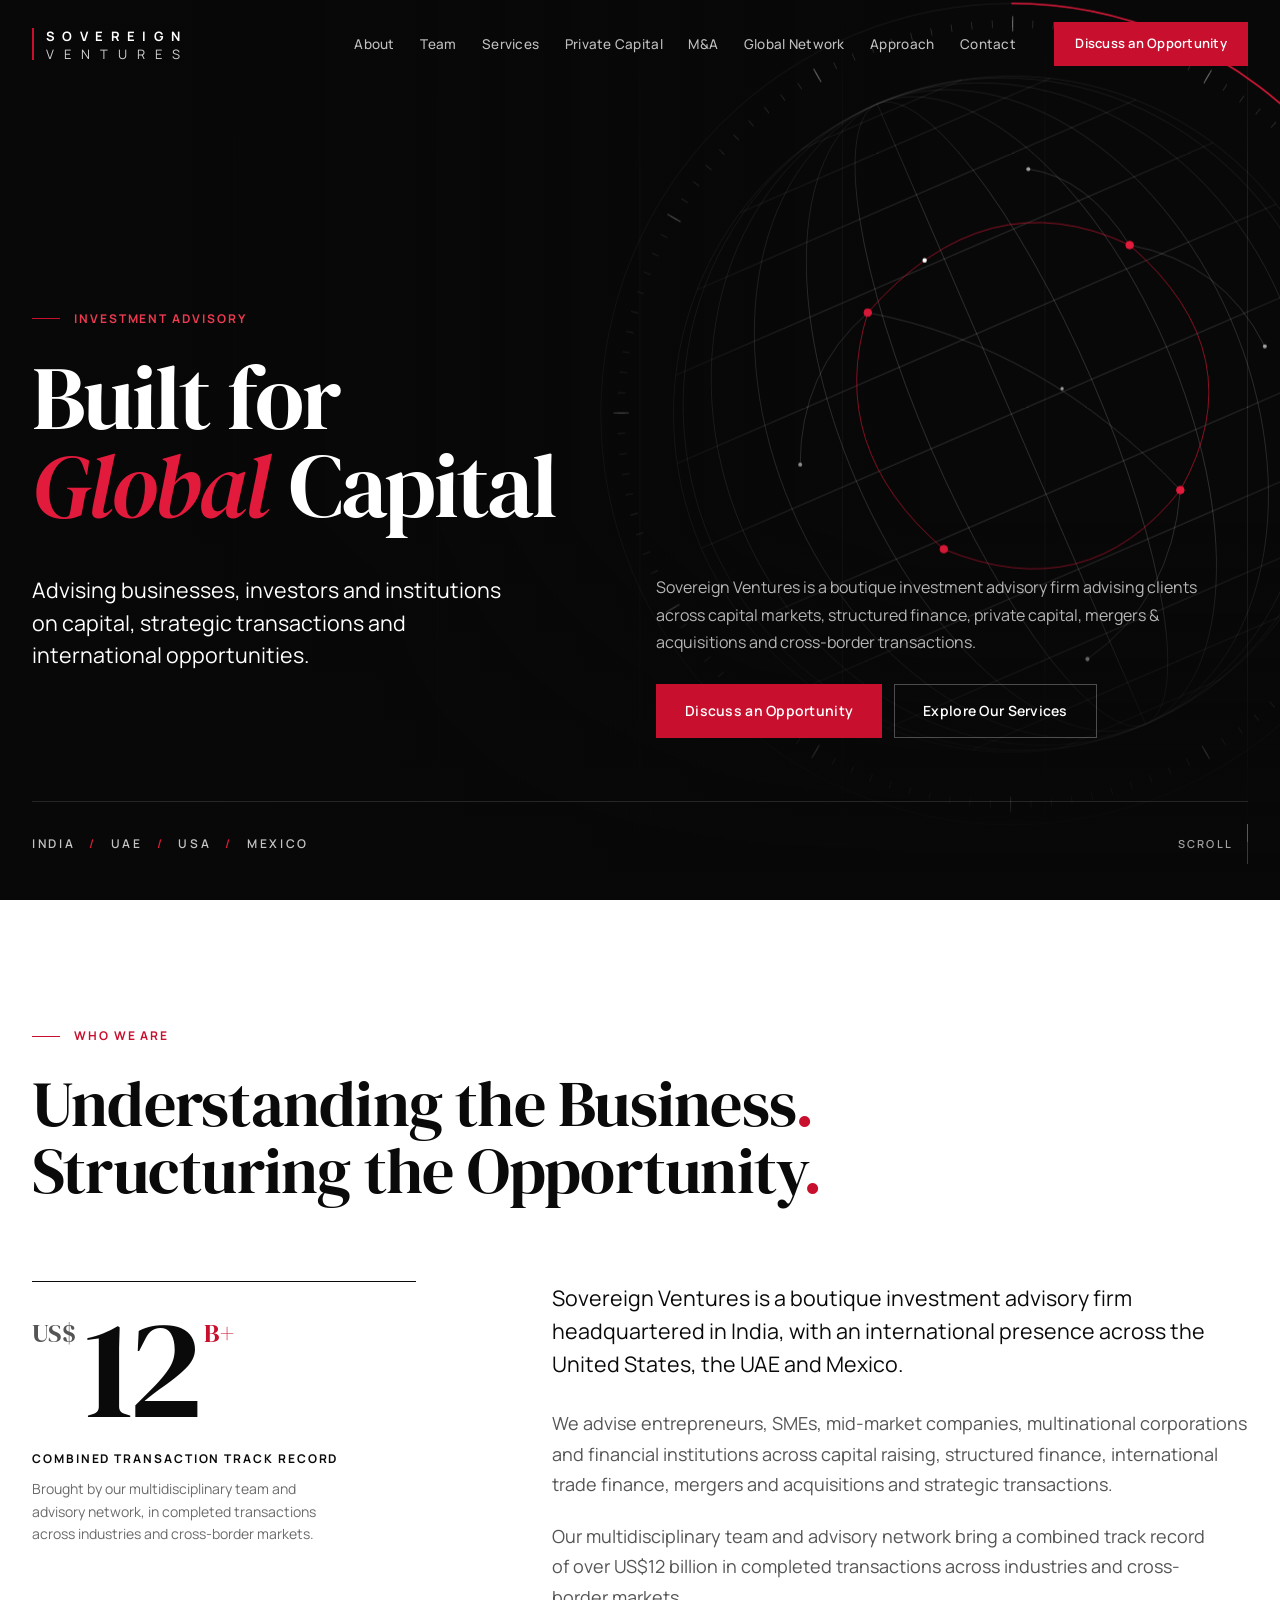
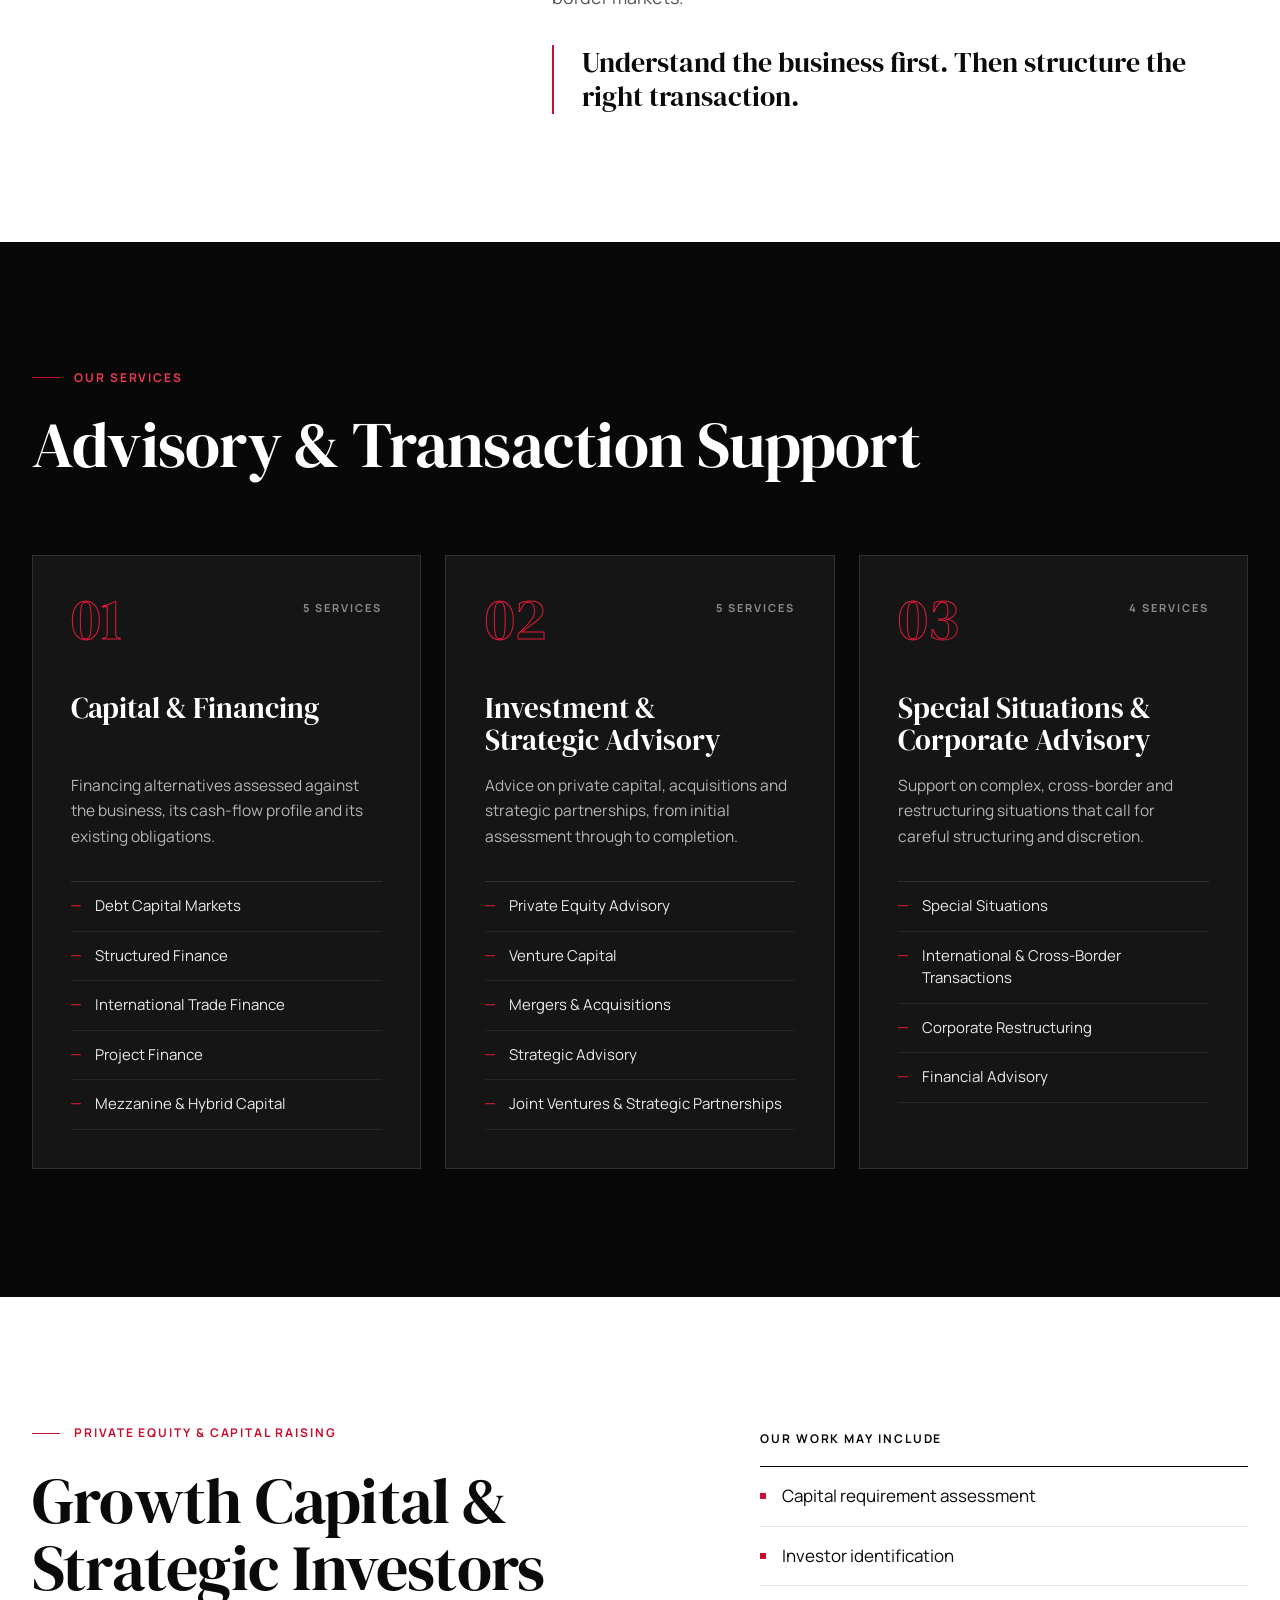
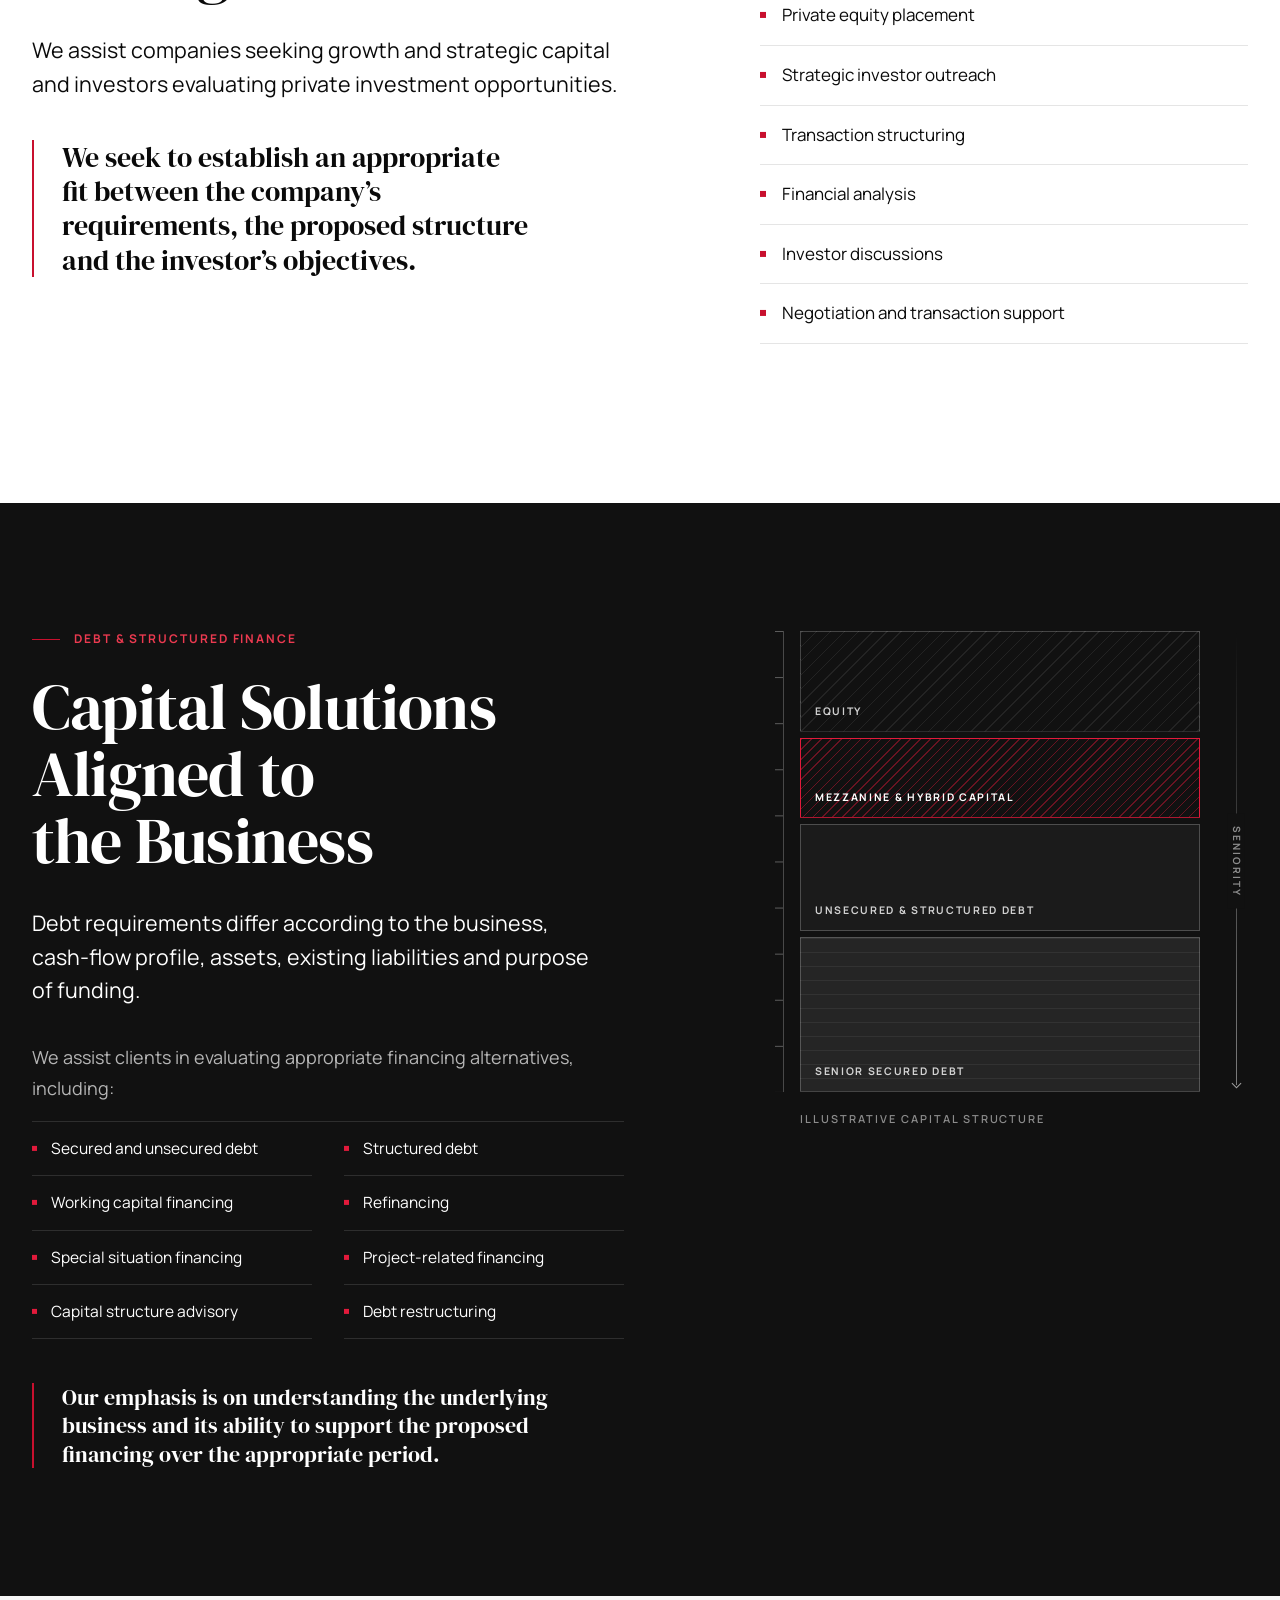
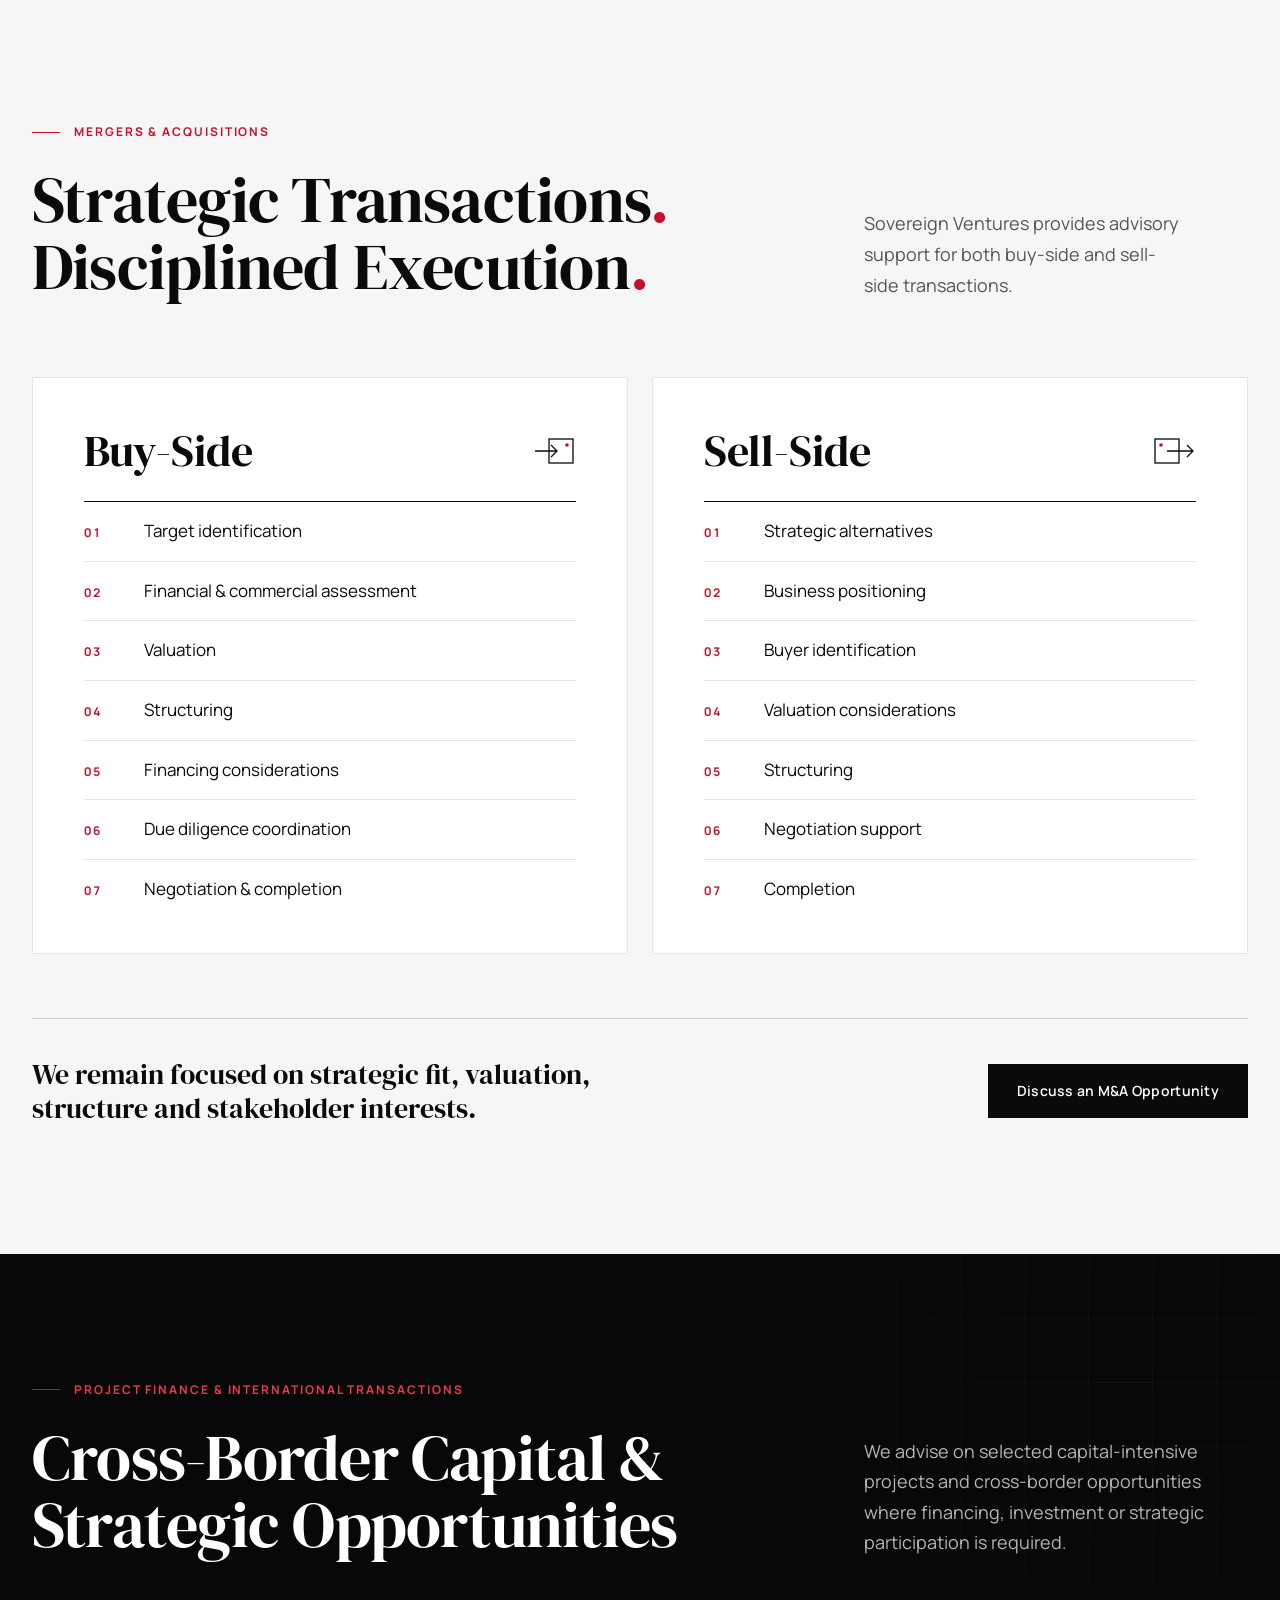
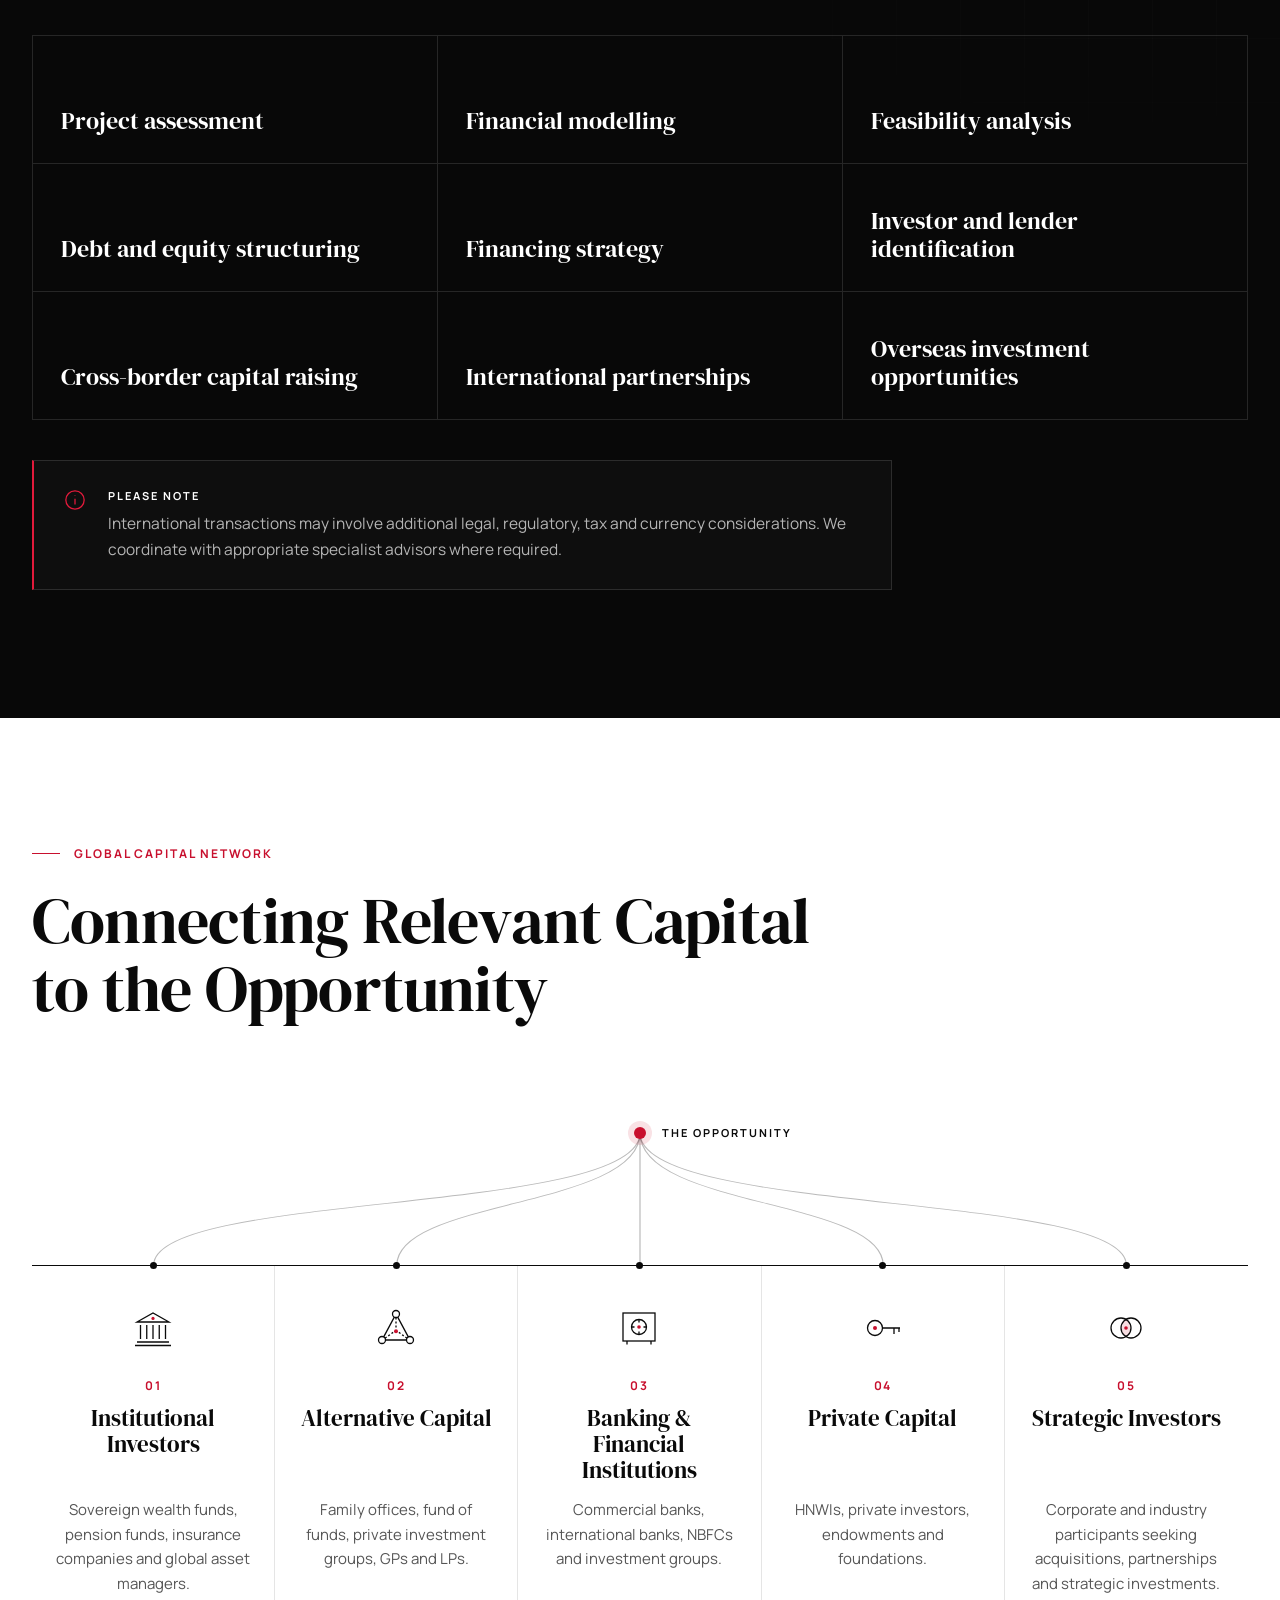
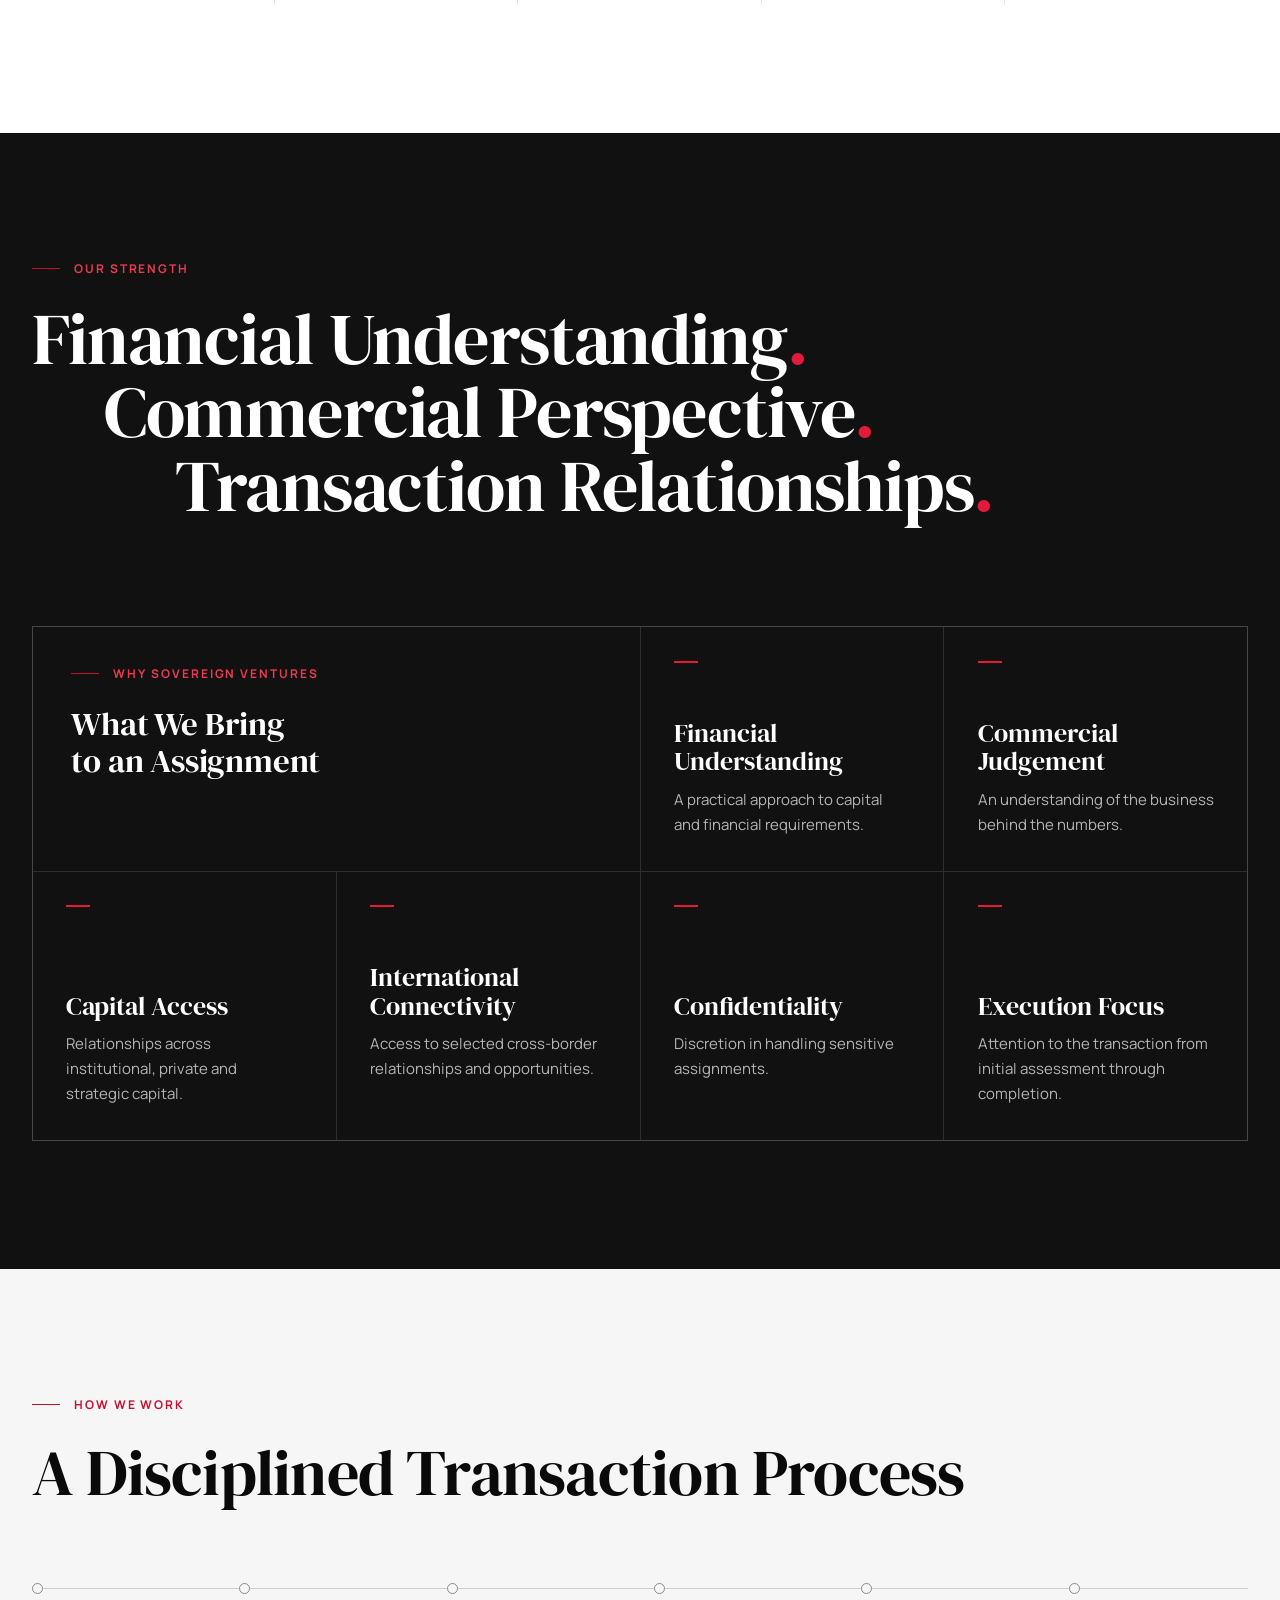
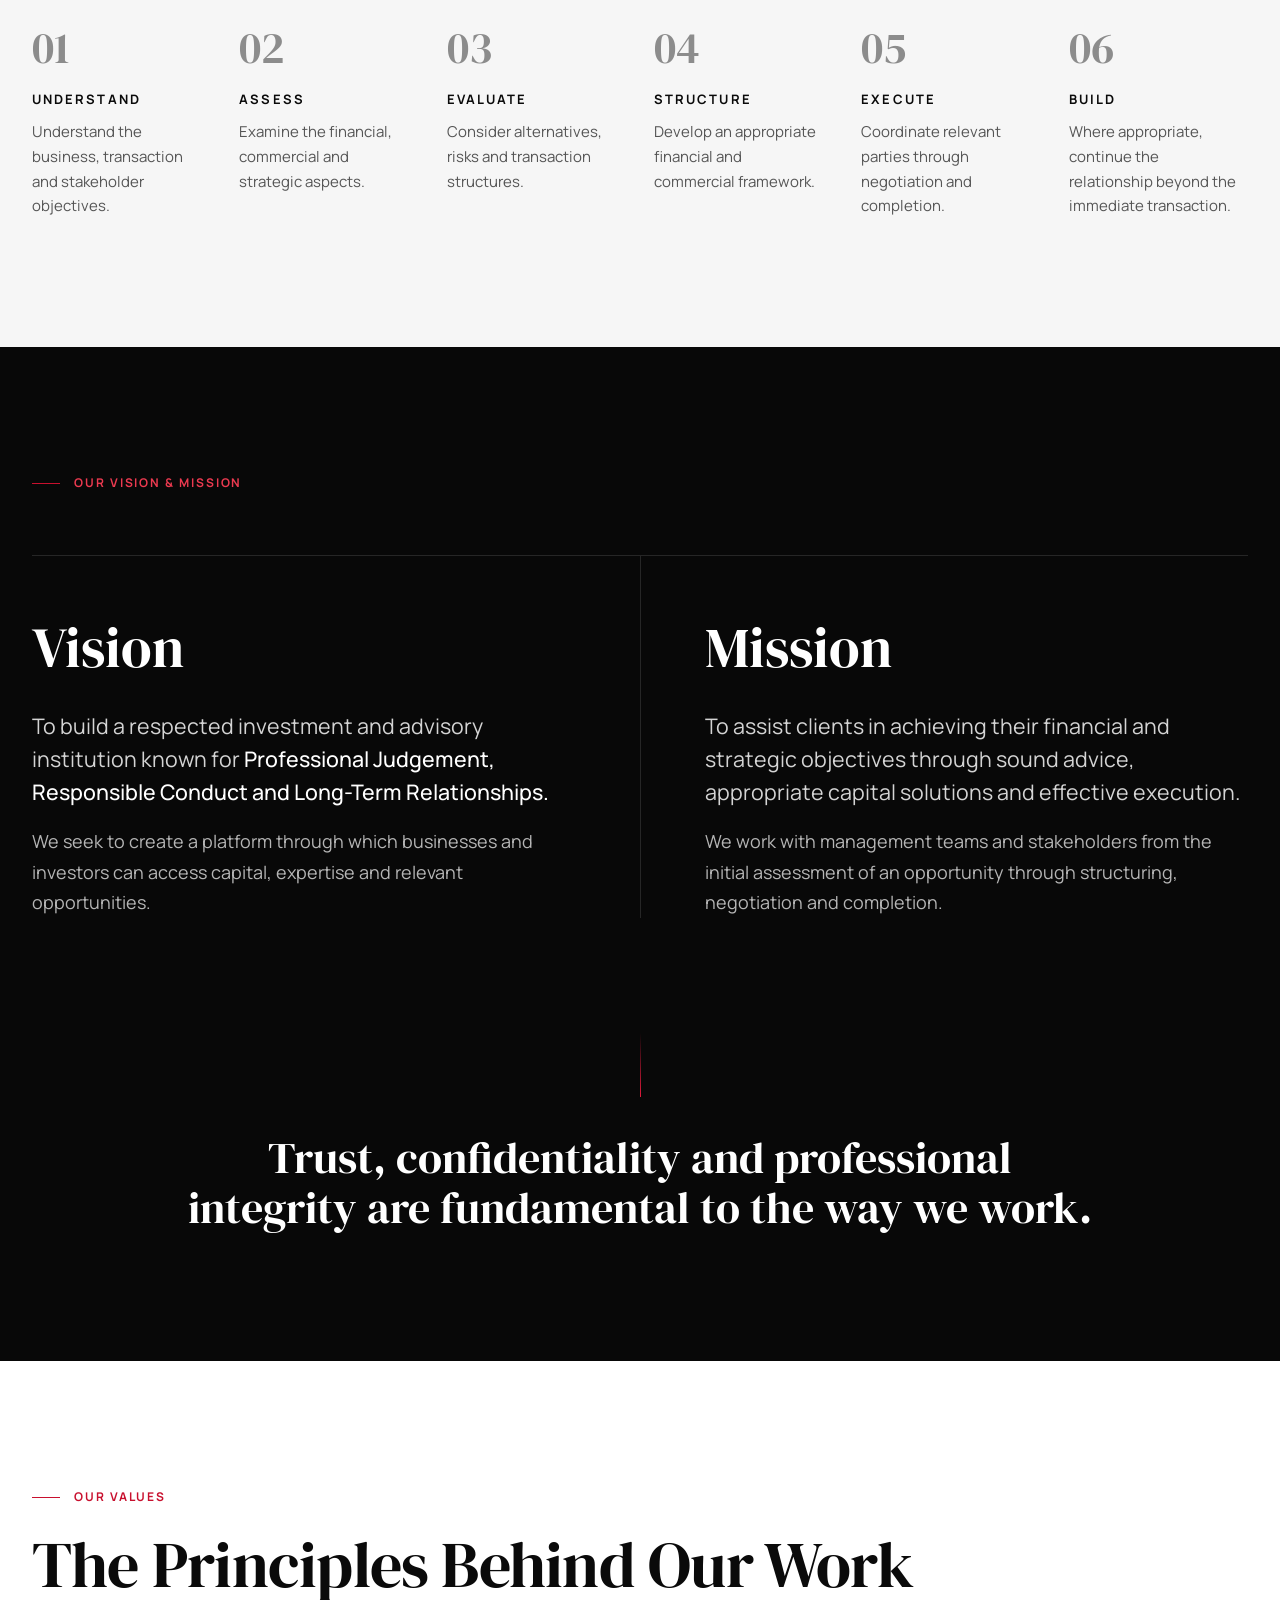
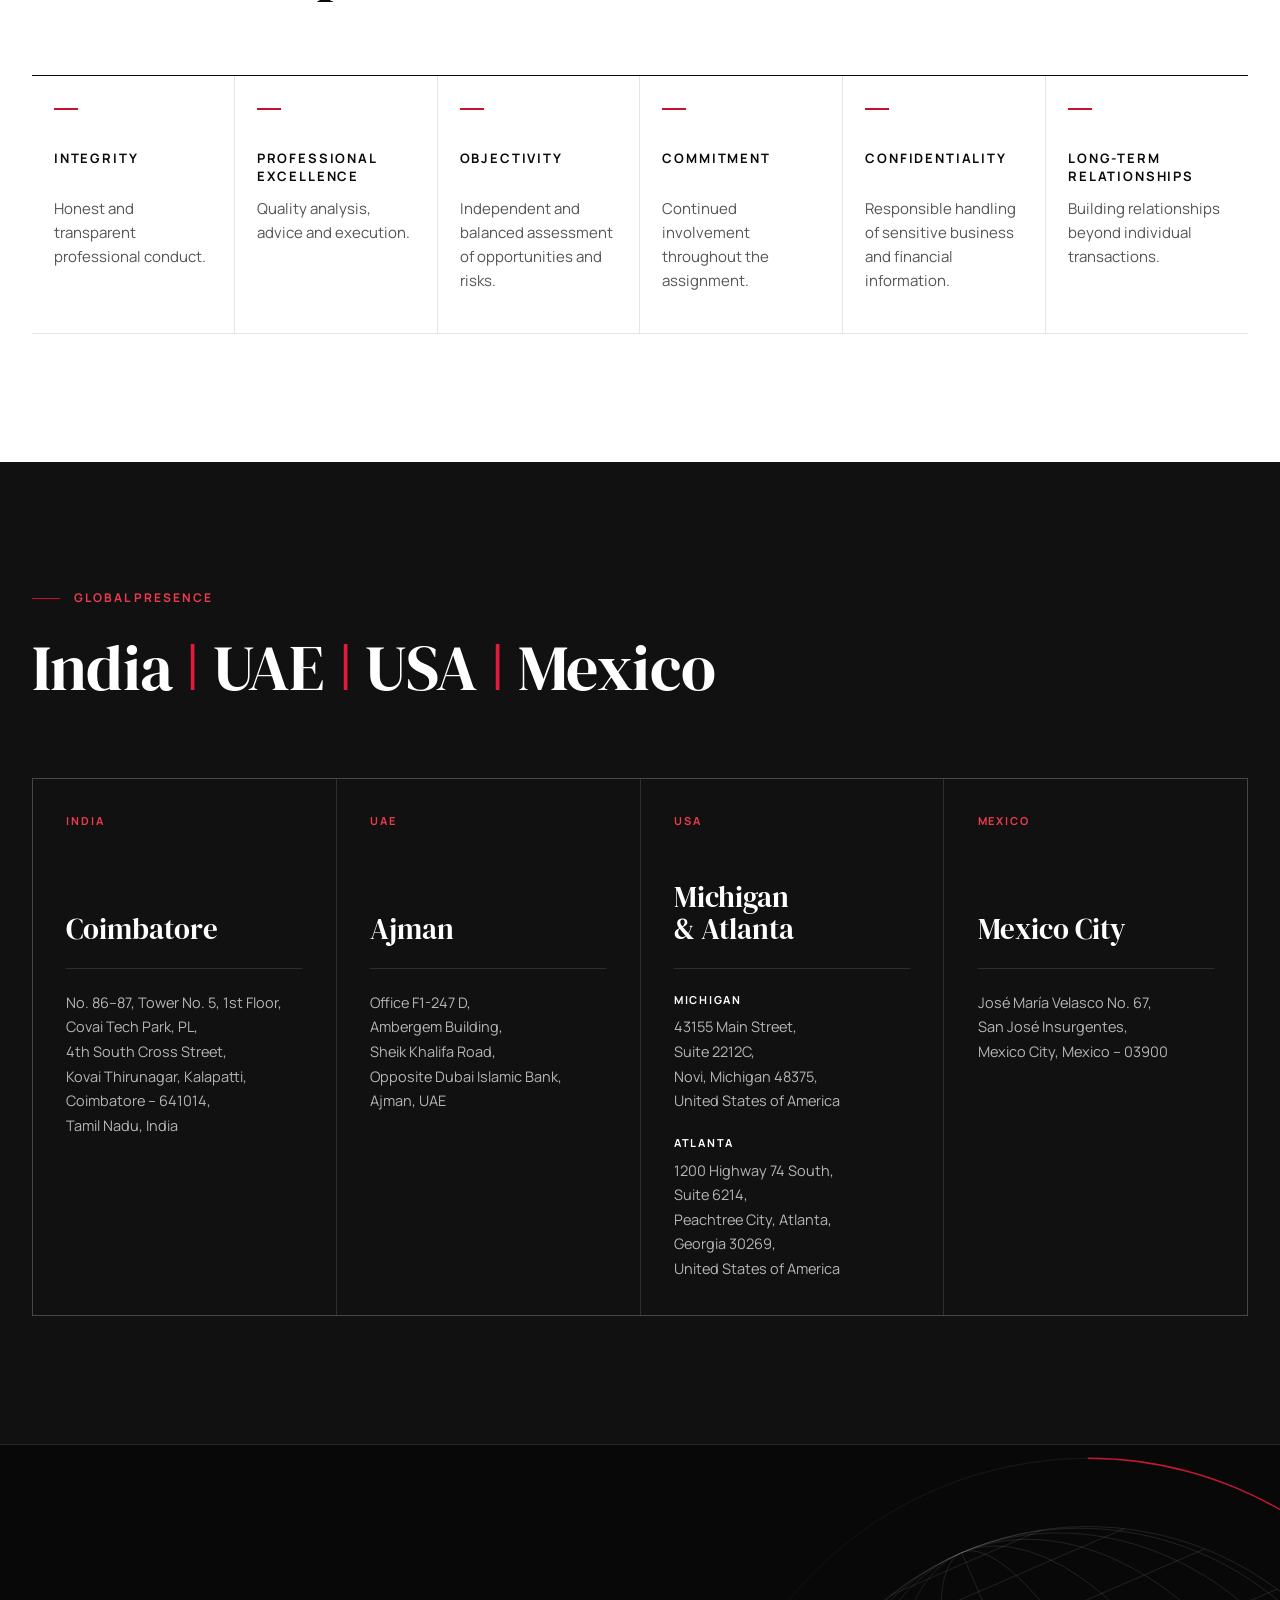
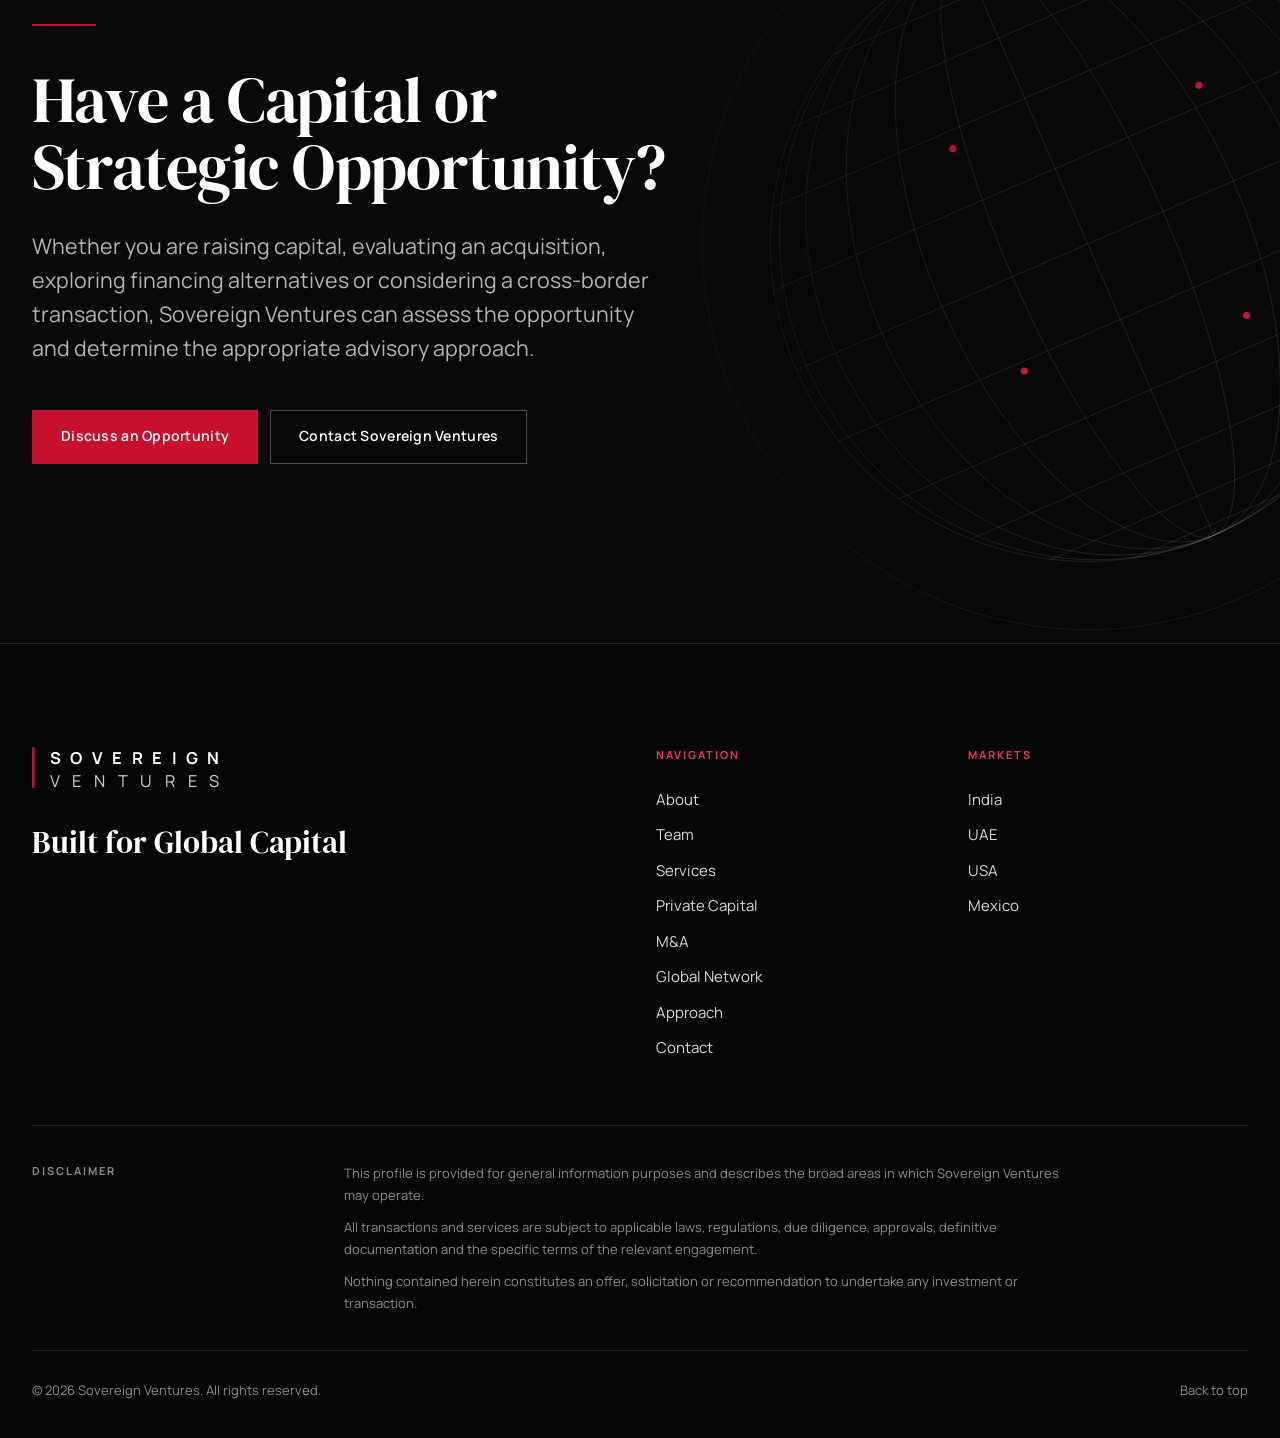
==== index.html @ 186e3da0 "test test" ====
<!DOCTYPE html>
<html lang="en">
<head>
  <meta charset="utf-8">
  <meta name="viewport" content="width=device-width, initial-scale=1, viewport-fit=cover">
  <title>Sovereign Ventures | Investment Advisory &amp; Global Capital</title>
  <meta name="description" content="Sovereign Ventures is a boutique investment advisory firm advising businesses, investors and institutions across capital markets, structured finance, private capital, M&amp;A and cross-border transactions.">
  <meta name="robots" content="index, follow, max-image-preview:large">
  <meta name="theme-color" content="#080808">
  <meta name="format-detection" content="telephone=no">

  <!-- Replace https://www.example.com/ with the production domain (canonical, Open Graph and JSON-LD). -->
  <link rel="canonical" href="https://www.example.com/">

  <!-- Open Graph -->
  <meta property="og:type" content="website">
  <meta property="og:site_name" content="Sovereign Ventures">
  <meta property="og:title" content="Sovereign Ventures | Investment Advisory &amp; Global Capital">
  <meta property="og:description" content="Sovereign Ventures is a boutique investment advisory firm advising businesses, investors and institutions across capital markets, structured finance, private capital, M&amp;A and cross-border transactions.">
  <meta property="og:url" content="https://www.example.com/">
  <!-- Recommended share image: 1200 × 630, the hero line composition on #080808 with the wordmark.
  <meta property="og:image" content="https://www.example.com/assets/og-sovereign-ventures.jpg">
  <meta property="og:image:alt" content="Sovereign Ventures, Built for Global Capital"> -->

  <!-- Twitter / X: switch to summary_large_image once og:image is added -->
  <meta name="twitter:card" content="summary">
  <meta name="twitter:title" content="Sovereign Ventures | Investment Advisory &amp; Global Capital">
  <meta name="twitter:description" content="Sovereign Ventures is a boutique investment advisory firm advising businesses, investors and institutions across capital markets, structured finance, private capital, M&amp;A and cross-border transactions.">

  <link rel="icon" type="image/svg+xml" href="data:image/svg+xml,%3Csvg xmlns='http://www.w3.org/2000/svg' viewBox='0 0 64 64'%3E%3Crect width='64' height='64' fill='%23080808'/%3E%3Crect x='15' y='14' width='4' height='36' fill='%23C8102E'/%3E%3Ctext x='25' y='46' font-family='Georgia,serif' font-size='36' fill='%23ffffff'%3ES%3C/text%3E%3C/svg%3E">

  <!-- Flags script support before first paint so reveal and menu styles never flash -->
  <script>document.documentElement.classList.add('js');</script>

  <link rel="preconnect" href="https://fonts.googleapis.com">
  <link rel="preconnect" href="https://fonts.gstatic.com" crossorigin>
  <link rel="stylesheet" href="https://fonts.googleapis.com/css2?family=DM+Serif+Display:ital@0;1&amp;family=Manrope:wght@300;400;500;600;700&amp;display=swap">

  <style>
    /* =====================================================================
       SOVEREIGN VENTURES · Homepage
       Dark homepage, black / white / Sovereign Red (#C8102E)
       DM Serif Display (display) + Manrope (interface)
       ===================================================================== */

    /* 01 · Tokens -------------------------------------------------------- */
    :root {
      --black: #080808;
      --black-deep: #050505;
      --charcoal: #111111;
      --card: #151515;
      --white: #ffffff;
      --off-white: #f6f6f6;
      --soft-white: #fafafa;
      --ink: #0a0a0a;
      --grey: #555555;
      --grey-light: #e5e5e5;
      --silver: #b5b5b5;
      --red: #c8102e;
      --red-bright: #e21a3b;
      --red-deep: #8e0b20;
      /* Accessible tint of Highlight Red for small text on dark surfaces (>= 4.5:1) */
      --red-on-dark: #ec3a50;

      --font-serif: "DM Serif Display", "Cormorant Garamond", Georgia, "Times New Roman", serif;
      --font-sans: "Manrope", "Inter", system-ui, -apple-system, "Segoe UI", Roboto, "Helvetica Neue", Arial, sans-serif;

      --fs-h1: clamp(52px, 7vw, 110px);
      --fs-h2: clamp(40px, 5vw, 72px);
      --fs-h3: clamp(28px, 2.6vw, 42px);
      --fs-body: clamp(16px, 0.3vw + 14.5px, 18px);
      --fs-lead: clamp(18px, 0.5vw + 15px, 22px);
      --fs-label: 12px;

      --container: 1280px;
      --gutter: 32px;
      --col-gap: 32px;
      --section-y: clamp(80px, 10vw, 160px);
      --header-h: 88px;
      --header-h-compact: 72px;

      --ease: cubic-bezier(.2, .7, .2, 1);
      --ease-out: cubic-bezier(.16, 1, .3, 1);

      /* Dark-surface defaults (inherited by the header and menu) */
      --bg: var(--black);
      --surface: var(--card);
      --text: #ffffff;
      --text-2: var(--silver);
      --text-3: #8c8c8c;
      --line: rgba(255, 255, 255, .12);
      --line-soft: rgba(255, 255, 255, .07);
      --line-strong: rgba(255, 255, 255, .28);
      --accent-text: var(--red-on-dark);
      --focus: #ffffff;
    }
    @media (max-width: 1023px) { :root { --gutter: 28px; --col-gap: 24px; --header-h: 76px; --header-h-compact: 68px; } }
    @media (max-width: 767px)  { :root { --gutter: 24px; --header-h: 68px; --header-h-compact: 64px; } }
    @media (max-width: 479px)  { :root { --gutter: 20px; } }

    /* 02 · Section themes ----------------------------------------------- */
    .theme-dark {
      --bg: var(--black);
      --surface: var(--card);
      --text: #ffffff;
      --text-2: var(--silver);
      --text-3: #8c8c8c;
      --line: rgba(255, 255, 255, .12);
      --line-soft: rgba(255, 255, 255, .07);
      --line-strong: rgba(255, 255, 255, .28);
      --accent-text: var(--red-on-dark);
      --focus: #ffffff;
      color-scheme: dark;
      background-color: var(--bg);
      color: var(--text);
    }
    .theme-dark--charcoal { --bg: var(--charcoal); }
    .theme-light {
      --bg: var(--white);
      --surface: var(--off-white);
      --text: var(--ink);
      --text-2: var(--grey);
      --text-3: #6b6b6b;
      --line: var(--grey-light);
      --line-soft: #efefef;
      --line-strong: #cdcdcd;
      --accent-text: var(--red);
      --focus: var(--ink);
      color-scheme: light;
      background-color: var(--bg);
      color: var(--text);
    }
    .theme-light--off { --bg: var(--off-white); --surface: var(--white); }

    /* 03 · Base --------------------------------------------------------- */
    *, *::before, *::after { box-sizing: border-box; }
    html { -webkit-text-size-adjust: 100%; text-size-adjust: 100%; background-color: var(--black); }
    @media (prefers-reduced-motion: no-preference) { html { scroll-behavior: smooth; } }
    html.menu-open { overflow: hidden; }
    body {
      margin: 0;
      font-family: var(--font-sans);
      font-size: var(--fs-body);
      font-weight: 400;
      line-height: 1.7;
      color: var(--text);
      background-color: var(--black);
      -webkit-font-smoothing: antialiased;
      -moz-osx-font-smoothing: grayscale;
      text-rendering: optimizeLegibility;
    }
    h1, h2, h3, h4, p, ul, ol, figure, address, blockquote { margin: 0; }
    h1, h2, h3, h4 { font-weight: 400; }
    ul, ol { padding: 0; list-style: none; }
    a { color: inherit; text-decoration: none; }
    img, svg { max-width: 100%; }
    svg { flex-shrink: 0; }
    button { font: inherit; color: inherit; background: none; border: 0; padding: 0; cursor: pointer; }
    address { font-style: normal; }
    ::selection { background: var(--red); color: #fff; }
    :focus-visible { outline: 2px solid var(--focus); outline-offset: 3px; }
    [tabindex="-1"]:focus { outline: none; }
    .visually-hidden {
      position: absolute !important; width: 1px; height: 1px; margin: -1px; padding: 0;
      overflow: hidden; clip: rect(0 0 0 0); clip-path: inset(50%); white-space: nowrap; border: 0;
    }
    .skip-link {
      position: fixed; top: 12px; left: 12px; z-index: 300; padding: 12px 18px;
      background: #fff; color: var(--ink); font-size: 14px; font-weight: 600;
      transform: translateY(-180%); transition: transform .25s var(--ease);
    }
    .skip-link:focus { transform: none; outline-color: var(--red); }

    /* 04 · Typography --------------------------------------------------- */
    .h2 {
      font-family: var(--font-serif); font-size: var(--fs-h2); line-height: 1.05;
      letter-spacing: -.012em; color: var(--text); text-wrap: balance;
    }
    .h3 {
      font-family: var(--font-serif); font-size: var(--fs-h3); line-height: 1.1;
      letter-spacing: -.006em; color: var(--text); text-wrap: balance;
    }
    .eyebrow {
      display: flex; align-items: center; gap: 14px;
      font-family: var(--font-sans); font-size: var(--fs-label); font-weight: 700; line-height: 1.35;
      letter-spacing: .16em; text-transform: uppercase; color: var(--accent-text);
    }
    .eyebrow::before { content: ""; flex: none; width: 28px; height: 1px; background: var(--red); }
    .eyebrow + .h2, .eyebrow + .strength-statement { margin-top: clamp(20px, 2vw, 28px); }
    .dot { color: var(--red); }
    .theme-dark .dot { color: var(--red-bright); }
    .lead { font-size: var(--fs-lead); line-height: 1.55; color: var(--text); text-wrap: pretty; }
    .prose p { max-width: 70ch; color: var(--text-2); text-wrap: pretty; }
    .prose p + p { margin-top: 1.15em; }
    .prose .lead, .prose .statement { color: var(--text); }
    .statement {
      font-family: var(--font-serif); font-size: clamp(24px, 2.2vw, 32px); line-height: 1.22;
      color: var(--text); text-wrap: balance;
    }
    .statement--sm { font-size: clamp(21px, 1.7vw, 25px); line-height: 1.3; }
    .statement--rule { padding-left: 28px; border-left: 2px solid var(--red); }
    .list-label {
      margin-bottom: 18px; font-size: 12px; font-weight: 700; line-height: 1.4;
      letter-spacing: .16em; text-transform: uppercase; color: var(--text);
    }

    /* 05 · Layout ------------------------------------------------------- */
    .container { width: 100%; max-width: var(--container); margin-inline: auto; padding-inline: var(--gutter); }
    .section { position: relative; padding-block: var(--section-y); }
    .section-head { margin-bottom: clamp(48px, 6vw, 88px); }
    .section-head--split {
      display: grid; grid-template-columns: repeat(12, minmax(0, 1fr));
      column-gap: var(--col-gap); row-gap: 28px; align-items: end;
    }
    .section-head__main { grid-column: 1 / span 8; }
    .section-head__intro { grid-column: 9 / span 4; max-width: 46ch; color: var(--text-2); text-wrap: pretty; }
    @media (max-width: 1023px) {
      .section-head__main, .section-head__intro { grid-column: 1 / -1; }
    }

    /* 06 · Buttons ------------------------------------------------------ */
    .btn {
      --btn-bg: transparent; --btn-fg: var(--text); --btn-border: var(--line-strong);
      display: inline-flex; align-items: center; justify-content: center;
      min-height: 54px; padding: 14px 28px;
      font-family: var(--font-sans); font-size: 14px; font-weight: 600; line-height: 1.2; letter-spacing: .02em;
      text-align: center; color: var(--btn-fg); background-color: var(--btn-bg);
      border: 1px solid var(--btn-border); border-radius: 0; cursor: pointer;
      transition: background-color .35s var(--ease), border-color .35s var(--ease), color .35s var(--ease);
    }
    .btn--primary { --btn-bg: var(--red); --btn-fg: #fff; --btn-border: var(--red); }
    .btn--primary:hover { --btn-bg: var(--red-bright); --btn-border: var(--red-bright); }
    .theme-light .btn--primary:hover { --btn-bg: var(--red-deep); --btn-border: var(--red-deep); }
    .btn--ghost:hover { --btn-border: var(--text); --btn-bg: rgba(255, 255, 255, .05); }
    .theme-light .btn--ghost:hover { --btn-bg: rgba(10, 10, 10, .03); }
    .btn--dark { --btn-bg: var(--ink); --btn-fg: #fff; --btn-border: var(--ink); }
    .btn--dark:hover { --btn-bg: var(--red); --btn-border: var(--red); }
    .btn--sm { min-height: 44px; padding: 10px 20px; font-size: 13px; }
    .actions { display: flex; flex-wrap: wrap; gap: 12px; }
    @media (max-width: 479px) { .actions .btn { width: 100%; } }

    /* 07 · Header ------------------------------------------------------- */
    .site-header { position: fixed; inset: 0 0 auto 0; z-index: 100; color: #fff; }
    .site-header::before {
      content: ""; position: absolute; inset: 0;
      background: rgba(8, 8, 8, .94);
      -webkit-backdrop-filter: blur(14px) saturate(140%); backdrop-filter: blur(14px) saturate(140%);
      border-bottom: 1px solid rgba(255, 255, 255, .08);
      opacity: 0; transition: opacity .45s var(--ease);
    }
    .site-header.is-scrolled::before, .menu-open .site-header::before { opacity: 1; }
    .site-header__inner {
      position: relative; display: flex; align-items: center; gap: clamp(24px, 3vw, 48px);
      max-width: var(--container); height: var(--header-h); margin-inline: auto; padding-inline: var(--gutter);
      transition: height .45s var(--ease);
    }
    .site-header.is-scrolled .site-header__inner { height: var(--header-h-compact); }

    .brand { display: inline-flex; align-items: center; color: #fff; }
    .brand__logo { display: block; width: 150px; height: auto; overflow: visible; }
    .brand__logo text { font-family: var(--font-sans); fill: currentColor; }
    .brand__l1 { font-size: 13px; font-weight: 700; }
    .brand__l2 { font-size: 13px; font-weight: 400; fill-opacity: .82; }

    .primary-nav { margin-left: auto; }
    .primary-nav__list { display: flex; align-items: center; gap: clamp(18px, 2vw, 34px); }
    .primary-nav__link {
      position: relative; display: inline-block; padding: 8px 0;
      font-size: 13.5px; font-weight: 500; letter-spacing: .02em; white-space: nowrap;
      color: rgba(255, 255, 255, .74); transition: color .3s var(--ease);
    }
    .primary-nav__link::after {
      content: ""; position: absolute; left: 0; right: 0; bottom: 2px; height: 1px;
      background: var(--red-bright); transform: scaleX(0); transform-origin: left;
      transition: transform .45s var(--ease-out);
    }
    .primary-nav__link:hover, .primary-nav__link.is-active { color: #fff; }
    .primary-nav__link:hover::after, .primary-nav__link.is-active::after { transform: scaleX(1); }

    .nav-toggle { display: none; position: relative; width: 44px; height: 44px; margin-right: -10px; color: #fff; }
    .nav-toggle__bar {
      position: absolute; left: 10px; right: 10px; height: 1.5px; background: currentColor;
      transition: transform .45s var(--ease-out), top .45s var(--ease-out);
    }
    .nav-toggle__bar:nth-child(1) { top: 17px; }
    .nav-toggle__bar:nth-child(2) { top: 25px; }
    .nav-toggle[aria-expanded="true"] .nav-toggle__bar:nth-child(1) { top: 21px; transform: rotate(45deg); }
    .nav-toggle[aria-expanded="true"] .nav-toggle__bar:nth-child(2) { top: 21px; transform: rotate(-45deg); }

    @media (max-width: 1179px) {
      .primary-nav { display: none; }
      .site-header__cta { margin-left: auto; }
      .js .nav-toggle { display: inline-block; }
    }
    @media (max-width: 599px) {
      .site-header__cta { display: none; }
      .nav-toggle { margin-left: auto; }
      .brand__logo { width: 136px; }
    }

    /* 08 · Mobile menu -------------------------------------------------- */
    .mobile-menu {
      position: fixed; inset: 0; z-index: 90; display: flex; flex-direction: column;
      padding-top: var(--header-h); background: var(--black);
      overflow-y: auto; overscroll-behavior: contain;
      opacity: 0; visibility: hidden;
      transition: opacity .45s var(--ease), visibility 0s linear .45s;
    }
    .mobile-menu.is-open { opacity: 1; visibility: visible; transition: opacity .45s var(--ease), visibility 0s; }
    .mobile-menu__inner { display: flex; flex-direction: column; flex: 1; padding-top: 24px; padding-bottom: 32px; }
    .mobile-menu__list { border-top: 1px solid var(--line); }
    .mobile-menu__link {
      display: flex; align-items: center; justify-content: space-between; gap: 18px; padding: 15px 0;
      border-bottom: 1px solid var(--line);
      font-family: var(--font-serif); font-size: clamp(30px, 7vw, 44px); line-height: 1.1; color: #fff;
      opacity: 0; transform: translateY(14px);
      transition: opacity .5s var(--ease), transform .6s var(--ease-out), color .3s var(--ease);
    }
    .mobile-menu.is-open .mobile-menu__link {
      opacity: 1; transform: none; transition-delay: calc(var(--i, 0) * 45ms + 80ms);
    }
    .mobile-menu__link::after {
      content: ""; flex: none; width: 7px; height: 7px; border-radius: 50%;
      background: var(--red-bright); opacity: 0; transition: opacity .3s var(--ease);
    }
    .mobile-menu__link.is-active::after { opacity: 1; }
    .mobile-menu__foot { display: grid; gap: 22px; margin-top: auto; padding-top: 40px; }
    .mobile-menu__markets {
      font-size: 11px; font-weight: 600; letter-spacing: .22em; text-transform: uppercase; color: var(--text-3);
    }
    @media (min-width: 1180px) { .mobile-menu { display: none; } }

    /* 09 · Hero --------------------------------------------------------- */
    .hero { position: relative; display: flex; min-height: 100vh; min-height: 100svh; overflow: hidden; isolation: isolate; }
    .hero__backdrop { position: absolute; inset: 0; z-index: -1; pointer-events: none; }
    .hero__grid { position: absolute; inset: 0; max-width: var(--container); margin-inline: auto; padding-inline: var(--gutter); }
    .hero__grid-lines {
      height: 100%;
      border-right: 1px solid rgba(255, 255, 255, .045);
      background-image: linear-gradient(90deg, rgba(255, 255, 255, .045) 1px, transparent 1px);
      background-size: calc(100% / 6) 100%;
      -webkit-mask-image: linear-gradient(180deg, transparent 0%, #000 20%, #000 72%, transparent 100%);
              mask-image: linear-gradient(180deg, transparent 0%, #000 20%, #000 72%, transparent 100%);
    }
    .hero__globe {
      position: absolute; top: 46%; right: max(-12vw, -200px);
      width: min(66vw, 1000px); height: auto; aspect-ratio: 1;
      fill: none; overflow: visible;
      transform: translateY(-50%);
      animation: globe-in 2.4s var(--ease-out) .15s both;
    }
    .hero__shade {
      position: absolute; inset: 0;
      background:
        linear-gradient(90deg, var(--black) 0%, rgba(8, 8, 8, .86) 30%, rgba(8, 8, 8, .18) 58%, rgba(8, 8, 8, 0) 72%),
        linear-gradient(0deg, var(--black) 0%, rgba(8, 8, 8, .6) 18%, rgba(8, 8, 8, 0) 42%);
    }
    .globe-wire use { stroke: #fff; stroke-opacity: .17; }
    .globe-ring { transform-box: view-box; transform-origin: 50% 50%; animation: spin 240s linear infinite; }
    .globe-ring__ticks { stroke: #fff; stroke-opacity: .16; stroke-width: 9; stroke-dasharray: 1 23.19; }
    .globe-ring__major { stroke: #fff; stroke-opacity: .32; stroke-width: 18; stroke-dasharray: 1.4 240.5; }
    .globe-ring__outer { stroke: #fff; stroke-opacity: .08; vector-effect: non-scaling-stroke; }
    .globe-ring__accent { stroke: var(--red-bright); stroke-width: 1.5; vector-effect: non-scaling-stroke; }
    .flow { stroke: #fff; stroke-opacity: .16; vector-effect: non-scaling-stroke; }
    .flow--red { stroke: var(--red-bright); stroke-opacity: .6; }
    .node { fill: #fff; fill-opacity: .6; }
    .node--red { fill: var(--red-bright); fill-opacity: 1; }
    .pulse {
      fill: none; stroke: var(--red-bright); stroke-width: 1; vector-effect: non-scaling-stroke;
      transform-box: fill-box; transform-origin: center; animation: pulse 4.4s var(--ease) infinite;
    }
    .flow-dot { fill: #fff; }
    .hero.is-paused .loop, .hero.is-paused .scroll-cue__track::after { animation-play-state: paused; }

    .hero__inner {
      position: relative; display: flex; flex-direction: column; justify-content: flex-end; width: 100%;
      padding-top: calc(var(--header-h) + clamp(40px, 8vh, 96px));
      padding-bottom: clamp(24px, 4vh, 40px);
    }
    .hero__eyebrow { margin-bottom: clamp(24px, 3vh, 36px); }
    .hero__title {
      font-family: var(--font-serif); font-size: var(--fs-h1); line-height: .98;
      letter-spacing: -.022em; color: #fff;
    }
    .hero__line { display: block; overflow: hidden; padding: 0 .1em .1em; margin: 0 -.1em -.1em; }
    .hero__line > span {
      display: block; animation: line-up 1.3s var(--ease-out) both;
      animation-delay: calc(.25s + var(--i, 0) * .13s);
    }
    .hero__title em { font-style: italic; color: var(--red-bright); padding-right: .03em; }
    .hero__body {
      display: grid; grid-template-columns: repeat(12, minmax(0, 1fr)); column-gap: var(--col-gap); row-gap: 28px;
      margin-top: clamp(32px, 5vh, 56px);
    }
    .hero__lead { grid-column: 1 / span 5; font-size: var(--fs-lead); line-height: 1.5; color: #fff; text-wrap: pretty; }
    .hero__aside { grid-column: 7 / span 6; }
    .hero__copy { max-width: 58ch; font-size: 16px; line-height: 1.7; color: var(--text-2); text-wrap: pretty; }
    .hero__actions { margin-top: 28px; }
    .hero__foot {
      display: flex; align-items: center; justify-content: space-between; gap: 24px;
      margin-top: clamp(40px, 7vh, 80px); padding-top: 22px; border-top: 1px solid var(--line);
    }
    .hero__markets {
      display: flex; flex-wrap: wrap; gap: 6px 14px;
      font-size: 12px; font-weight: 600; letter-spacing: .22em; text-transform: uppercase;
      color: rgba(255, 255, 255, .76);
    }
    .hero__markets .sep { color: var(--red-bright); }
    .scroll-cue {
      display: inline-flex; align-items: center; gap: 14px;
      font-size: 11px; font-weight: 600; letter-spacing: .2em; text-transform: uppercase;
      color: rgba(255, 255, 255, .62); transition: color .3s var(--ease);
    }
    .scroll-cue:hover { color: #fff; }
    .scroll-cue__track { position: relative; width: 1px; height: 40px; overflow: hidden; background: rgba(255, 255, 255, .2); }
    .scroll-cue__track::after {
      content: ""; position: absolute; left: 0; top: 0; width: 1px; height: 45%;
      background: var(--red-bright); animation: cue 2.6s var(--ease) infinite;
    }
    .fade-up { animation: fade-up 1.2s var(--ease-out) both; animation-delay: var(--delay, 0s); }

    @keyframes globe-in { from { opacity: 0; transform: translateY(-50%) scale(.94); } to { opacity: 1; transform: translateY(-50%) scale(1); } }
    @keyframes line-up { from { transform: translateY(110%); } to { transform: none; } }
    @keyframes fade-up { from { opacity: 0; transform: translateY(16px); } to { opacity: 1; transform: none; } }
    @keyframes spin { to { transform: rotate(360deg); } }
    @keyframes pulse { 0% { transform: scale(1); opacity: .8; } 70%, 100% { transform: scale(5); opacity: 0; } }
    @keyframes cue { from { transform: translateY(-110%); } to { transform: translateY(230%); } }

    @media (max-width: 1023px) {
      .hero__globe { top: 30%; right: -30vw; width: 112vw; opacity: .85; }
      .hero__shade {
        background: linear-gradient(0deg, var(--black) 0%, rgba(8, 8, 8, .9) 42%, rgba(8, 8, 8, .25) 76%, rgba(8, 8, 8, .1) 100%);
      }
      .hero__lead, .hero__aside { grid-column: 1 / -1; }
      .hero__lead { max-width: 36ch; }
    }
    @media (max-width: 767px) {
      .hero__globe { top: 24%; right: -54vw; width: 138vw; }
      .hero__grid-lines { background-size: calc(100% / 3) 100%; }
      .scroll-cue { display: none; }
    }

    /* 10 · Who we are --------------------------------------------------- */
    .about__grid {
      display: grid; grid-template-columns: repeat(12, minmax(0, 1fr));
      column-gap: var(--col-gap); row-gap: 56px; align-items: start;
    }
    .about__aside { grid-column: 1 / span 4; }
    .about__body { grid-column: 6 / span 7; }
    .about__body .lead { margin-bottom: 1.3em; }
    .about__pull { margin-top: clamp(36px, 4vw, 52px); }
    .stat { padding-top: 28px; border-top: 1px solid var(--ink); }
    .stat__value { display: flex; align-items: flex-start; font-family: var(--font-serif); line-height: .82; color: var(--ink); }
    .stat__unit { margin-top: .5em; font-size: clamp(22px, 2vw, 30px); color: var(--grey); }
    .stat__unit--pre { margin-right: 8px; }
    .stat__unit--suf { margin-left: 6px; color: var(--red); }
    .stat__num { display: inline-block; font-size: clamp(104px, 11vw, 168px); letter-spacing: -.035em; text-align: right; }
    .stat__label {
      margin-top: 26px; font-size: 12px; font-weight: 700; line-height: 1.4;
      letter-spacing: .16em; text-transform: uppercase; color: var(--ink);
    }
    .stat__note { margin-top: 10px; max-width: 32ch; font-size: 14px; line-height: 1.6; color: var(--text-3); }
    @media (max-width: 1023px) {
      .about__aside, .about__body { grid-column: 1 / -1; }
      .about__aside { max-width: 420px; }
    }

    /* 11 · Services ----------------------------------------------------- */
    .services-grid { display: grid; grid-template-columns: repeat(3, minmax(0, 1fr)); gap: 24px; }
    .service-card {
      position: relative; display: flex; flex-direction: column;
      padding: clamp(32px, 3vw, 44px); background: var(--surface); border: 1px solid var(--line);
      transition: background-color .45s var(--ease), border-color .45s var(--ease);
    }
    @supports (grid-template-rows: subgrid) {
      @media (min-width: 1024px) {
        .service-card { display: grid; grid-row: span 4; grid-template-rows: subgrid; row-gap: 0; }
      }
    }
    .service-card::before {
      content: ""; position: absolute; top: -1px; left: -1px; right: -1px; height: 2px;
      background: var(--red); transform: scaleX(0); transform-origin: left; transition: transform .7s var(--ease-out);
    }
    .service-card:hover, .service-card:focus-within { background-color: #191919; border-color: rgba(255, 255, 255, .2); }
    .service-card:hover::before, .service-card:focus-within::before { transform: scaleX(1); }
    .service-card__top { display: flex; align-items: flex-start; justify-content: space-between; gap: 16px; margin-bottom: clamp(40px, 4vw, 64px); }
    .service-card__num {
      font-family: var(--font-serif); font-size: clamp(56px, 4.6vw, 72px); line-height: .8;
      color: var(--red-bright); transition: color .5s var(--ease);
    }
    @supports (-webkit-text-stroke: 1px #000) {
      .service-card__num { color: transparent; -webkit-text-stroke: 1px var(--red-bright); }
      .service-card:hover .service-card__num,
      .service-card:focus-within .service-card__num { color: var(--red); -webkit-text-stroke-color: var(--red); }
    }
    .service-card__count {
      padding-top: 4px; font-size: 11px; font-weight: 700; letter-spacing: .18em;
      text-transform: uppercase; color: var(--text-3); white-space: nowrap;
    }
    .service-card__title {
      font-family: var(--font-serif); font-size: clamp(28px, 2.3vw, 36px); line-height: 1.08;
      color: var(--text); text-wrap: balance;
    }
    .service-card__desc { margin-top: 16px; font-size: 15.5px; line-height: 1.65; color: var(--text-2); }
    .service-list { margin-top: 32px; border-top: 1px solid var(--line); }
    .service-list li {
      display: flex; align-items: baseline; gap: 14px; padding: 13px 0;
      border-bottom: 1px solid var(--line-soft); font-size: 15px; line-height: 1.5; color: #e8e8e8;
    }
    .service-list li::before {
      content: ""; flex: none; width: 10px; height: 1px; background: var(--red-bright);
      transform: translateY(-.32em); transition: width .45s var(--ease-out);
    }
    .service-card:hover .service-list li::before { width: 18px; }
    @media (max-width: 1023px) {
      .services-grid { grid-template-columns: 1fr; gap: 16px; }
      .service-card {
        display: grid; grid-template-columns: minmax(0, 5fr) minmax(0, 6fr);
        column-gap: 40px; align-items: start;
      }
      .service-card > * { grid-column: 1; }
      .service-card > .acc-panel { grid-column: 2; grid-row: 1 / span 3; }
      .service-card__top { margin-bottom: 32px; }
      .service-list { margin-top: 0; }
    }
    @media (max-width: 767px) {
      .service-card { display: flex; align-items: stretch; }
      .service-card__top { margin-bottom: 28px; }
      .service-list { margin-top: 20px; }
      .js .service-list { margin-top: 0; border-top: 0; }
    }

    /* Accordion: collapses only on small screens -------------------------- */
    .acc-toggle { display: none; }
    .acc-panel { display: grid; grid-template-rows: 1fr; }
    .acc-panel__inner { min-height: 0; overflow: hidden; }
    @media (max-width: 767px) {
      .js .acc-toggle {
        display: flex; align-items: center; justify-content: space-between; width: 100%;
        margin-top: 24px; padding: 15px 0; border-top: 1px solid var(--line);
        font-size: 12px; font-weight: 700; letter-spacing: .16em; text-transform: uppercase;
        color: var(--text); text-align: left;
      }
      .acc-toggle__icon { position: relative; width: 12px; height: 12px; }
      .acc-toggle__icon::before, .acc-toggle__icon::after {
        content: ""; position: absolute; left: 0; top: 50%; width: 12px; height: 1px;
        background: var(--red-bright); transition: transform .4s var(--ease-out);
      }
      .acc-toggle__icon::after { transform: rotate(90deg); }
      .acc-toggle[aria-expanded="true"] .acc-toggle__icon::after { transform: rotate(0deg); }
      .js .acc-panel {
        grid-template-rows: 0fr; visibility: hidden;
        transition: grid-template-rows .5s var(--ease), visibility 0s linear .5s;
      }
      .js .acc-panel.is-open {
        grid-template-rows: 1fr; visibility: visible;
        transition: grid-template-rows .5s var(--ease), visibility 0s;
      }
    }

    /* 12 · Private capital --------------------------------------------- */
    .pc {
      display: grid; grid-template-columns: repeat(12, minmax(0, 1fr));
      column-gap: var(--col-gap); row-gap: 56px; align-items: start;
    }
    .pc__main { grid-column: 1 / span 6; }
    .pc__lead { margin-top: 32px; max-width: 30em; }
    .pc__statement { margin-top: 40px; }
    .pc__cta { margin-top: 44px; }
    .pc__side { grid-column: 8 / span 5; padding-top: 6px; }
    .marker-list { border-top: 1px solid var(--text); }
    .marker-list li {
      display: flex; align-items: baseline; gap: 16px; padding: 17px 0;
      border-bottom: 1px solid var(--line); font-size: 17px; line-height: 1.45; color: var(--text);
    }
    .marker-list li::before {
      content: ""; flex: none; width: 6px; height: 6px; background: var(--red); transform: translateY(-.18em);
    }
    @media (max-width: 1023px) { .pc__main, .pc__side { grid-column: 1 / -1; } }

    /* 13 · Debt & structured finance ------------------------------------ */
    .debt {
      display: grid; grid-template-columns: repeat(12, minmax(0, 1fr));
      column-gap: var(--col-gap); row-gap: 64px; align-items: start;
    }
    .debt__content { grid-column: 1 / span 6; }
    .debt__intro { margin-top: 32px; }
    .debt__list-intro { margin: 36px 0 18px; color: var(--text-2); max-width: 54ch; }
    .debt__closing { margin-top: 44px; }
    .debt__visual { grid-column: 8 / span 5; position: sticky; top: calc(var(--header-h-compact) + 48px); }
    .check-list { display: grid; grid-template-columns: repeat(2, minmax(0, 1fr)); column-gap: 32px; border-top: 1px solid var(--line); }
    .check-list li {
      display: flex; align-items: baseline; gap: 14px; padding: 15px 0;
      border-bottom: 1px solid var(--line); font-size: 15.5px; line-height: 1.5; color: var(--text);
    }
    .check-list li::before {
      content: ""; flex: none; width: 5px; height: 5px; background: var(--red-bright); transform: translateY(-.2em);
    }

    .capstack { position: relative; padding: 0 48px 0 40px; }
    .capstack__frame { position: relative; display: flex; flex-direction: column; gap: 6px; height: clamp(380px, 36vw, 520px); }
    .capstack__layer {
      position: relative; flex: var(--h) 1 0; display: flex; align-items: flex-end;
      min-height: 0; padding: 12px 14px; border: 1px solid rgba(255, 255, 255, .22);
    }
    .capstack__layer span {
      font-size: 10.5px; font-weight: 700; line-height: 1.3; letter-spacing: .16em;
      text-transform: uppercase; color: rgba(255, 255, 255, .8);
    }
    .capstack__layer--equity { --h: 22; background-image: repeating-linear-gradient(135deg, rgba(255, 255, 255, .08) 0 1px, transparent 1px 10px); }
    .capstack__layer--hybrid {
      --h: 16; border-color: var(--red-bright);
      background-image: repeating-linear-gradient(135deg, rgba(226, 26, 59, .42) 0 1px, transparent 1px 7px);
    }
    .capstack__layer--hybrid span { color: #fff; }
    .capstack__layer--unsecured { --h: 24; background-color: rgba(255, 255, 255, .045); }
    .capstack__layer--senior {
      --h: 38; background-color: rgba(255, 255, 255, .085);
      background-image: linear-gradient(rgba(255, 255, 255, .06) 1px, transparent 1px); background-size: 100% 14px;
    }
    .capstack__ruler {
      position: absolute; top: 0; bottom: 0; left: -40px; width: 24px;
      border-right: 1px solid rgba(255, 255, 255, .24);
      background: linear-gradient(rgba(255, 255, 255, .32) 1px, transparent 1px) right top / 8px 10% repeat-y;
    }
    .capstack__axis {
      position: absolute; top: 0; bottom: 0; right: -48px; width: 24px;
      display: flex; flex-direction: column; align-items: center;
    }
    .capstack__axis::before { content: ""; flex: 1; width: 1px; background: linear-gradient(rgba(255, 255, 255, 0), rgba(255, 255, 255, .45)); }
    .capstack__axis::after {
      content: ""; width: 7px; height: 7px; transform: translateY(-5px) rotate(45deg);
      border-right: 1px solid rgba(255, 255, 255, .6); border-bottom: 1px solid rgba(255, 255, 255, .6);
    }
    .capstack__axis span {
      position: absolute; top: 50%; left: 50%; transform: translate(-50%, -50%);
      writing-mode: vertical-rl; padding: 12px 0; background: var(--bg);
      font-size: 10px; font-weight: 700; letter-spacing: .2em; text-transform: uppercase; color: var(--text-3);
    }
    .capstack figcaption {
      margin-top: 18px; font-size: 11px; font-weight: 600; letter-spacing: .18em;
      text-transform: uppercase; color: var(--text-3);
    }
    .js .capstack__layer { clip-path: inset(100% 0 0 0); transition: clip-path 1.1s var(--ease-out); transition-delay: calc(var(--i, 0) * 140ms + 200ms); }
    .js .capstack.is-visible .capstack__layer { clip-path: inset(0 0 0 0); }
    @media (max-width: 1023px) {
      .debt__content, .debt__visual { grid-column: 1 / -1; }
      .debt__visual { position: relative; top: auto; width: 100%; max-width: 560px; }
    }
    @media (max-width: 599px) {
      .check-list { grid-template-columns: 1fr; }
      .capstack__frame { height: 340px; }
    }

    /* 14 · Mergers & acquisitions --------------------------------------- */
    .ma-panels { display: grid; grid-template-columns: repeat(2, minmax(0, 1fr)); gap: 24px; }
    .ma-panel { padding: clamp(32px, 4vw, 56px); background: var(--white); border: 1px solid var(--line); }
    .ma-panel__head {
      display: flex; align-items: flex-end; justify-content: space-between; gap: 24px;
      padding-bottom: 28px; border-bottom: 1px solid var(--ink);
    }
    .ma-panel__title { font-family: var(--font-serif); font-size: clamp(36px, 3.4vw, 52px); line-height: 1; color: var(--ink); }
    .ma-panel__icon { width: 44px; height: 44px; color: var(--ink); }
    .steps li {
      display: grid; grid-template-columns: 48px 1fr; align-items: baseline; gap: 12px; padding: 17px 0;
      border-bottom: 1px solid var(--line); font-size: 17px; line-height: 1.45; color: var(--ink);
    }
    .steps li:last-child { border-bottom: 0; padding-bottom: 0; }
    .steps__num { font-size: 12px; font-weight: 700; letter-spacing: .12em; color: var(--accent-text); font-variant-numeric: tabular-nums; }
    .ma-foot {
      display: flex; align-items: center; justify-content: space-between; gap: 32px 48px;
      margin-top: clamp(48px, 5vw, 72px); padding-top: clamp(32px, 3vw, 44px); border-top: 1px solid var(--line-strong);
    }
    .ma-foot .statement { max-width: 26em; }
    .ma-foot .btn { flex: none; }
    @media (max-width: 1023px) {
      .ma-panels { grid-template-columns: 1fr; }
      .ma-foot { flex-direction: column; align-items: flex-start; }
    }

    /* 15 · Project finance ---------------------------------------------- */
    .section--blueprint::before {
      content: ""; position: absolute; inset: 0; pointer-events: none;
      background-image:
        linear-gradient(rgba(255, 255, 255, .035) 1px, transparent 1px),
        linear-gradient(90deg, rgba(255, 255, 255, .035) 1px, transparent 1px);
      background-size: 64px 64px;
      -webkit-mask-image: radial-gradient(ellipse 60% 55% at 88% 12%, #000 0%, transparent 70%);
              mask-image: radial-gradient(ellipse 60% 55% at 88% 12%, #000 0%, transparent 70%);
    }
    .section--blueprint > .container { position: relative; }
    .pf-grid {
      display: grid; grid-template-columns: repeat(3, minmax(0, 1fr));
      border-top: 1px solid var(--line); border-left: 1px solid var(--line);
    }
    .pf-grid li {
      display: flex; align-items: flex-end; min-height: 128px; padding: 24px 28px 28px;
      border-right: 1px solid var(--line); border-bottom: 1px solid var(--line);
      font-family: var(--font-serif); font-size: clamp(22px, 1.9vw, 28px); line-height: 1.15; color: var(--text);
    }
    .note {
      display: grid; grid-template-columns: auto 1fr; gap: 18px 22px;
      max-width: 860px; margin-top: 40px; padding: 26px 30px;
      border: 1px solid var(--line); border-left: 2px solid var(--red-bright); background: rgba(255, 255, 255, .025);
    }
    .note__icon { width: 22px; height: 22px; margin-top: 2px; color: var(--red-bright); }
    .note__label {
      display: block; margin-bottom: 6px; font-size: 11px; font-weight: 700;
      letter-spacing: .18em; text-transform: uppercase; color: var(--text);
    }
    .note p { font-size: 15.5px; line-height: 1.65; color: var(--text-2); }
    @media (max-width: 1023px) {
      .pf-grid { grid-template-columns: repeat(2, minmax(0, 1fr)); }
      .pf-grid li:last-child { grid-column: 1 / -1; }
    }
    @media (max-width: 599px) {
      .pf-grid { grid-template-columns: 1fr; }
      .pf-grid li { min-height: 0; padding: 20px 22px; }
      .note { grid-template-columns: 1fr; padding: 24px; }
    }

    /* 16 · Global capital network --------------------------------------- */
    .network__fan { position: relative; height: clamp(130px, 13vw, 180px); }
    .network__lines { position: absolute; left: 0; top: 34px; width: 100%; height: calc(100% - 34px); overflow: visible; }
    .network__lines path { fill: none; stroke: var(--ink); stroke-opacity: .28; stroke-width: 1; }
    .js .network__lines path {
      stroke-dasharray: 1; stroke-dashoffset: 1;
      transition: stroke-dashoffset 1.8s var(--ease-out); transition-delay: calc(var(--i, 0) * 90ms + 150ms);
    }
    .js .network.is-visible .network__lines path { stroke-dashoffset: 0; }
    .network__target { position: absolute; left: 50%; top: 34px; }
    .network__target-dot {
      position: absolute; left: -6px; top: -6px; width: 12px; height: 12px; border-radius: 50%;
      background: var(--red); box-shadow: 0 0 0 6px rgba(200, 16, 46, .12);
    }
    .network__target-label {
      position: absolute; left: 22px; top: -9px; white-space: nowrap;
      font-size: 11px; font-weight: 700; letter-spacing: .18em; text-transform: uppercase; color: var(--ink);
    }
    .network__grid { display: grid; grid-template-columns: repeat(5, minmax(0, 1fr)); border-top: 1px solid var(--ink); }
    .network-card { position: relative; padding: 40px 24px 8px; text-align: center; border-right: 1px solid var(--line); }
    .network-card:last-child { border-right: 0; }
    .network-card::before {
      content: ""; position: absolute; top: -4px; left: 50%; width: 7px; height: 7px; margin-left: -3.5px;
      border-radius: 50%; background: var(--ink);
    }
    .network-card__icon { display: block; width: 44px; height: 44px; margin: 0 auto 26px; color: var(--ink); }
    .network-card__num { font-size: 12px; font-weight: 700; letter-spacing: .14em; color: var(--accent-text); }
    .network-card__title {
      margin-top: 10px; font-family: var(--font-serif); font-size: clamp(22px, 1.8vw, 27px);
      line-height: 1.12; color: var(--ink); text-wrap: balance;
    }
    .network-card__text { margin-top: 14px; font-size: 15px; line-height: 1.65; color: var(--text-2); }
    @media (max-width: 1023px) {
      .network__fan { display: none; }
      .network__grid { grid-template-columns: repeat(2, minmax(0, 1fr)); gap: 1px; background: var(--line); border: 1px solid var(--line); }
      .network-card { padding: 32px 28px 36px; text-align: left; background: var(--bg); border: 0; }
      .network-card::before { display: none; }
      .network-card__icon { margin: 0 0 22px; }
      .network-card:last-child { grid-column: 1 / -1; }
    }
    @media (max-width: 599px) {
      .network__grid { grid-template-columns: 1fr; }
      .network-card { padding: 28px 24px 30px; }
    }
    /* Desktop: icon, number, title and description share rows across all five cards */
    @supports (grid-template-rows: subgrid) {
      @media (min-width: 1024px) {
        .network-card { display: grid; grid-row: span 4; grid-template-rows: subgrid; row-gap: 0; }
      }
    }

    /* 17 · Strength / why ---------------------------------------------- */
    .strength-head { margin-bottom: clamp(64px, 8vw, 120px); }
    .strength-statement {
      font-family: var(--font-serif); font-size: clamp(42px, 5.6vw, 84px); line-height: 1.03;
      letter-spacing: -.016em; color: var(--text);
    }
    .strength-statement .l { display: block; }
    .strength-statement .l:nth-child(2) { padding-left: 1em; }
    .strength-statement .l:nth-child(3) { padding-left: 2em; }
    .why-grid {
      display: grid; grid-template-columns: repeat(4, minmax(0, 1fr));
      gap: 1px; background: var(--line); border: 1px solid var(--line);
    }
    .why-grid > * { background: var(--bg); }
    .why-intro {
      grid-column: span 2; display: flex; flex-direction: column; justify-content: space-between; gap: 40px;
      padding: clamp(32px, 3vw, 44px);
    }
    .why-intro .h3 { max-width: 11em; margin-top: 24px; }
    .why-card { display: flex; flex-direction: column; min-height: 260px; padding: clamp(28px, 2.6vw, 40px); }
    .why-card::before { content: ""; width: 24px; height: 2px; background: var(--red-bright); }
    .why-card__title {
      margin-top: auto; padding-top: 44px; font-family: var(--font-serif);
      font-size: clamp(24px, 2vw, 30px); line-height: 1.12; color: var(--text); text-wrap: balance;
    }
    .why-card__text { margin-top: 12px; font-size: 15px; line-height: 1.65; color: var(--text-2); }
    @media (max-width: 1023px) {
      .strength-statement .l:nth-child(n) { padding-left: 0; }
      .why-grid { grid-template-columns: repeat(2, minmax(0, 1fr)); }
      .why-card { min-height: 230px; }
    }
    @media (max-width: 599px) {
      .why-grid { grid-template-columns: 1fr; }
      .why-intro { grid-column: auto; }
      .why-card { min-height: 0; }
      .why-card__title { padding-top: 28px; }
    }
    /* Two or more columns: card titles and descriptions share rows */
    @supports (grid-template-rows: subgrid) {
      @media (min-width: 600px) {
        .why-intro { grid-row: span 3; }
        .why-card { display: grid; grid-row: span 3; grid-template-rows: subgrid; row-gap: 0; min-height: 0; }
        .why-card__title { padding-top: 56px; }
      }
    }

    /* 18 · Process timeline --------------------------------------------- */
    .timeline { --progress: 0; position: relative; display: grid; grid-template-columns: repeat(6, minmax(0, 1fr)); column-gap: 28px; }
    .timeline::before, .timeline::after { content: ""; position: absolute; top: 5px; left: 0; right: 0; height: 1px; }
    .timeline::before { background: var(--line-strong); }
    .timeline::after { background: var(--red); transform: scaleX(var(--progress)); transform-origin: left center; }
    .timeline__step { position: relative; padding: 44px 8px 0 0; }
    .timeline__node {
      position: absolute; top: 0; left: 0; z-index: 1; width: 11px; height: 11px; border-radius: 50%;
      border: 1px solid #8c8c8c; background: var(--bg);
      transition: background-color .5s var(--ease), border-color .5s var(--ease), box-shadow .5s var(--ease);
    }
    .timeline__num {
      display: block; font-family: var(--font-serif); font-size: clamp(40px, 3.4vw, 54px); line-height: 1;
      color: var(--ink); transition: color .6s var(--ease);
    }
    .timeline__title {
      margin-top: 18px; font-family: var(--font-sans); font-size: 13px; font-weight: 700;
      letter-spacing: .16em; text-transform: uppercase; color: var(--ink);
    }
    .timeline__text { margin-top: 10px; font-size: 15px; line-height: 1.65; color: var(--text-2); }
    .timeline__step.is-active .timeline__node { background: var(--red); border-color: var(--red); box-shadow: 0 0 0 5px rgba(200, 16, 46, .14); }
    .js .timeline__step:not(.is-active) .timeline__num { color: #8c8c8c; }
    @media (max-width: 1023px) {
      .timeline { grid-template-columns: 1fr; row-gap: 40px; padding-left: 44px; }
      .timeline::before, .timeline::after { top: 6px; bottom: 6px; left: 5px; right: auto; width: 1px; height: auto; }
      .timeline::after { transform: scaleY(var(--progress)); transform-origin: center top; }
      .timeline__step { padding: 0; }
      .timeline__node { top: 12px; left: -44px; }
      .timeline__text { max-width: 46ch; }
    }

    /* 19 · Vision & mission --------------------------------------------- */
    .vm-grid { display: grid; grid-template-columns: repeat(2, minmax(0, 1fr)); margin-top: clamp(40px, 5vw, 64px); border-top: 1px solid var(--line); }
    .vm { padding: clamp(40px, 5vw, 64px) clamp(32px, 5vw, 72px) 0 0; }
    .vm + .vm { padding-left: clamp(32px, 5vw, 72px); padding-right: 0; border-left: 1px solid var(--line); }
    .vm__label { font-family: var(--font-serif); font-size: clamp(44px, 4.4vw, 64px); line-height: 1; color: var(--text); }
    .vm__lead { margin-top: 32px; font-size: var(--fs-lead); line-height: 1.55; color: #d4d4d4; text-wrap: pretty; }
    .vm__lead strong { font-weight: 500; color: #fff; }
    .vm__text { margin-top: 18px; max-width: 52ch; color: var(--text-2); }
    .vm-highlight { margin-top: clamp(64px, 9vw, 128px); text-align: center; }
    .vm-highlight::before {
      content: ""; display: block; width: 1px; height: 64px; margin: 0 auto 36px;
      background: linear-gradient(rgba(226, 26, 59, 0), var(--red-bright));
    }
    .vm-highlight p {
      max-width: 21em; margin-inline: auto; font-family: var(--font-serif);
      font-size: clamp(30px, 3.4vw, 50px); line-height: 1.15; color: var(--text); text-wrap: balance;
    }
    @media (max-width: 767px) {
      .vm-grid { grid-template-columns: 1fr; }
      .vm, .vm + .vm { padding: 40px 0 0; border-left: 0; }
      .vm + .vm { margin-top: 44px; border-top: 1px solid var(--line); }
    }

    /* 20 · Values ------------------------------------------------------- */
    .values-grid {
      display: grid; grid-template-columns: repeat(6, minmax(0, 1fr)); gap: 1px;
      background: var(--line); border-top: 1px solid var(--ink); border-bottom: 1px solid var(--line);
    }
    .value { padding: 32px 22px 40px; background: var(--bg); }
    .value::before { content: ""; display: block; width: 24px; height: 2px; background: var(--red); }
    .value__title {
      margin-top: 40px; min-height: 2.7em; font-size: 13px; font-weight: 700; line-height: 1.35;
      letter-spacing: .14em; text-transform: uppercase; color: var(--ink);
    }
    .value__text { margin-top: 12px; font-size: 15px; line-height: 1.6; color: var(--text-2); }
    @media (max-width: 1199px) { .values-grid { grid-template-columns: repeat(3, minmax(0, 1fr)); } }
    @media (max-width: 767px) {
      .values-grid { grid-template-columns: repeat(2, minmax(0, 1fr)); }
      .value { padding: 28px 20px 32px; }
      .value__title { margin-top: 28px; }
    }
    @media (max-width: 479px) {
      .values-grid { grid-template-columns: 1fr; }
      .value__title { min-height: 0; }
    }

    /* 21 · Global presence ---------------------------------------------- */
    .presence-title .sep { font-family: var(--font-sans); font-weight: 300; color: var(--red-bright); }
    .presence-title__pair { white-space: nowrap; }
    @media (max-width: 599px) {
      .presence-title__pair { display: block; }
      .presence-title .sep--mid { display: none; }
    }
    .locations {
      display: grid; grid-template-columns: repeat(4, minmax(0, 1fr));
      gap: 1px; background: var(--line); border: 1px solid var(--line);
    }
    .location { position: relative; display: flex; flex-direction: column; padding: clamp(28px, 2.6vw, 36px); background: var(--bg); }
    .location__country { font-size: 11px; font-weight: 700; letter-spacing: .18em; text-transform: uppercase; color: var(--accent-text); }
    .location__city {
      margin-top: clamp(36px, 4vw, 60px); font-family: var(--font-serif); font-size: clamp(28px, 2.3vw, 36px);
      line-height: 1.08; color: var(--text); text-wrap: balance;
    }
    .location__addr {
      margin-top: 22px; padding-top: 22px; border-top: 1px solid var(--line);
      font-size: 14.5px; line-height: 1.7; color: var(--text-2);
    }
    .location__sub {
      display: block; margin-bottom: 6px; font-size: 11px; font-weight: 700;
      letter-spacing: .16em; text-transform: uppercase; color: var(--text);
    }
    .location__addr address + .location__sub { margin-top: 20px; }
    @media (max-width: 1023px) { .locations { grid-template-columns: repeat(2, minmax(0, 1fr)); } }
    @media (max-width: 767px) {
      .locations { grid-template-columns: 1fr; }
      .location__city { margin-top: 24px; }
      .js .location__addr { margin-top: 0; padding-top: 4px; padding-bottom: 8px; border-top: 0; }
    }
    /* Two or more columns: city names sit on a shared line above the addresses */
    @supports (grid-template-rows: subgrid) {
      @media (min-width: 768px) {
        .location { display: grid; grid-row: span 3; grid-template-rows: subgrid; row-gap: 0; }
        .location__city { align-self: end; }
      }
    }

    /* 22 · Final call to action ----------------------------------------- */
    .cta { position: relative; overflow: hidden; isolation: isolate; padding-block: clamp(112px, 14vw, 208px); border-top: 1px solid var(--line); }
    .cta__visual {
      position: absolute; z-index: -2; top: 50%; right: max(-16vw, -260px);
      width: min(62vw, 900px); height: auto; aspect-ratio: 1; transform: translateY(-50%);
      fill: none; pointer-events: none;
    }
    .cta__visual use { stroke: #fff; stroke-opacity: .12; }
    .cta__visual .cta-ring { stroke: #fff; stroke-opacity: .08; vector-effect: non-scaling-stroke; }
    .cta__visual .cta-accent { stroke: var(--red-bright); stroke-width: 1.5; vector-effect: non-scaling-stroke; }
    .cta__visual .cta-node { fill: var(--red-bright); }
    .cta__shade {
      position: absolute; inset: 0; z-index: -1; pointer-events: none;
      background: linear-gradient(90deg, var(--black) 0%, rgba(8, 8, 8, .92) 40%, rgba(8, 8, 8, .15) 78%);
    }
    .cta__rule { display: block; width: 64px; height: 2px; margin-bottom: 40px; background: var(--red); }
    .cta__title { max-width: 13em; }
    .cta__text { max-width: 48ch; margin-top: 28px; font-size: var(--fs-lead); line-height: 1.6; color: var(--text-2); text-wrap: pretty; }
    .cta__actions { margin-top: 44px; }
    @media (max-width: 767px) {
      .cta__visual { top: 16%; right: -62vw; width: 130vw; opacity: .7; }
      .cta__shade { background: linear-gradient(0deg, var(--black) 40%, rgba(8, 8, 8, .55) 100%); }
    }

    /* 23 · Footer ------------------------------------------------------- */
    .site-footer {
      padding: clamp(72px, 8vw, 112px) 0 36px; background: var(--black-deep);
      border-top: 1px solid var(--line); color: var(--text-2);
    }
    .footer-top {
      display: grid; grid-template-columns: repeat(12, minmax(0, 1fr));
      column-gap: var(--col-gap); row-gap: 48px; padding-bottom: clamp(48px, 5vw, 72px);
    }
    .footer-brand { grid-column: 1 / span 5; }
    .footer-brand .brand__logo { width: 190px; }
    .footer-tagline { margin-top: 28px; font-family: var(--font-serif); font-size: clamp(28px, 2.4vw, 36px); line-height: 1.1; color: #fff; }
    .footer-col--nav { grid-column: 7 / span 3; }
    .footer-col--markets { grid-column: 10 / span 3; }
    .footer-heading {
      margin-bottom: 22px; font-family: var(--font-sans); font-size: 11px; font-weight: 700;
      letter-spacing: .18em; text-transform: uppercase; color: var(--accent-text);
    }
    .footer-links { display: grid; gap: 10px; }
    .footer-links li { font-size: 15px; color: #d9d9d9; }
    .footer-links a { transition: color .3s var(--ease); }
    .footer-links a:hover { color: #fff; text-decoration: underline; text-decoration-color: var(--red-bright); text-underline-offset: 5px; }
    .footer-disclaimer {
      display: grid; grid-template-columns: repeat(12, minmax(0, 1fr)); column-gap: var(--col-gap); row-gap: 16px;
      padding: 36px 0; border-top: 1px solid var(--line); border-bottom: 1px solid var(--line);
    }
    .footer-disclaimer .footer-heading { grid-column: 1 / span 3; margin: 0; color: var(--text-3); }
    .footer-disclaimer__body { grid-column: 4 / span 9; display: grid; gap: 10px; max-width: 92ch; font-size: 13px; line-height: 1.7; color: #8c8c8c; }
    .footer-bottom {
      display: flex; flex-wrap: wrap; align-items: center; justify-content: space-between; gap: 16px;
      padding-top: 28px; font-size: 13px; color: #8c8c8c;
    }
    .footer-bottom a { transition: color .3s var(--ease); }
    .footer-bottom a:hover { color: #fff; }
    @media (max-width: 1023px) {
      .footer-brand { grid-column: 1 / -1; }
      .footer-col--nav { grid-column: 1 / span 6; }
      .footer-col--markets { grid-column: 7 / span 6; }
      .footer-disclaimer .footer-heading, .footer-disclaimer__body { grid-column: 1 / -1; }
    }

    /* 24 · Back to top -------------------------------------------------- */
    .back-to-top {
      position: fixed; right: max(20px, env(safe-area-inset-right)); bottom: max(20px, env(safe-area-inset-bottom)); z-index: 80;
      display: grid; place-items: center; width: 48px; height: 48px; color: #fff;
      background: rgba(8, 8, 8, .9); border: 1px solid rgba(255, 255, 255, .2);
      -webkit-backdrop-filter: blur(8px); backdrop-filter: blur(8px);
      opacity: 0; visibility: hidden; transform: translateY(12px);
      transition: opacity .4s var(--ease), transform .4s var(--ease), visibility 0s linear .4s, background-color .3s, border-color .3s;
    }
    .back-to-top.is-visible {
      opacity: 1; visibility: visible; transform: none;
      transition: opacity .4s var(--ease), transform .4s var(--ease), visibility 0s, background-color .3s, border-color .3s;
    }
    .back-to-top:hover { background: var(--red); border-color: var(--red); }
    .back-to-top:focus-visible { outline-color: var(--red-bright); }
    .back-to-top svg { width: 16px; height: 16px; }

    /* 25 · Scroll reveal (enabled by the script) ----------------------- */
    .js [data-reveal] {
      opacity: 0; transform: translateY(20px);
      transition-property: opacity, transform, background-color, border-color;
      transition-duration: .9s, 1s, .45s, .45s;
      transition-timing-function: var(--ease-out), var(--ease-out), var(--ease), var(--ease);
      transition-delay: calc(var(--d, 0) * 90ms), calc(var(--d, 0) * 90ms), 0s, 0s;
    }
    .js [data-reveal].is-visible { opacity: 1; transform: none; }

    /* 26 · Reduced motion ---------------------------------------------- */
    @media (prefers-reduced-motion: reduce) {
      *, *::before, *::after {
        animation-duration: .001ms !important; animation-iteration-count: 1 !important;
        transition-duration: .001ms !important; transition-delay: 0s !important; scroll-behavior: auto !important;
      }
      .js [data-reveal] { opacity: 1; transform: none; }
      .js .capstack__layer { clip-path: none; }
      .js .network__lines path { stroke-dashoffset: 0; }
    }

    /* 27 · Print -------------------------------------------------------- */
    @media print {
      .site-header, .mobile-menu, .back-to-top, .hero__backdrop, .cta__visual, .scroll-cue, .acc-toggle { display: none !important; }
      .js [data-reveal] { opacity: 1 !important; transform: none !important; }
      .acc-panel { grid-template-rows: 1fr !important; visibility: visible !important; }
    }
  </style>

  <!-- Organization structured data. Update "url" and "@id" with the production domain. -->
  <script type="application/ld+json">
  {
    "@context": "https://schema.org",
    "@type": "Organization",
    "@id": "https://www.example.com/#organization",
    "name": "Sovereign Ventures",
    "url": "https://www.example.com/",
    "slogan": "Built for Global Capital",
    "description": "Sovereign Ventures is a boutique investment advisory firm advising businesses, investors and institutions across capital markets, structured finance, private capital, M&A and cross-border transactions.",
    "areaServed": [
      { "@type": "Country", "name": "India" },
      { "@type": "Country", "name": "United Arab Emirates" },
      { "@type": "Country", "name": "United States" },
      { "@type": "Country", "name": "Mexico" }
    ],
    "knowsAbout": [
      "Debt Capital Markets",
      "Equity Capital Markets",
      "Structured Finance",
      "International Trade Finance",
      "Project Finance",
      "Private Equity Advisory",
      "Venture Capital",
      "Mergers and Acquisitions",
      "Strategic Advisory",
      "Corporate Restructuring",
      "Cross-Border Transactions"
    ],
    "address": [
      {
        "@type": "PostalAddress",
        "streetAddress": "No. 86–87, Tower No. 5, 1st Floor, Covai Tech Park, PL, 4th South Cross Street, Kovai Thirunagar, Kalapatti",
        "addressLocality": "Coimbatore",
        "addressRegion": "Tamil Nadu",
        "postalCode": "641014",
        "addressCountry": "IN"
      },
      {
        "@type": "PostalAddress",
        "streetAddress": "Office F1-247 D, Ambergem Building, Sheik Khalifa Road, Opposite Dubai Islamic Bank",
        "addressLocality": "Ajman",
        "addressCountry": "AE"
      },
      {
        "@type": "PostalAddress",
        "streetAddress": "43155 Main Street, Suite 2212C",
        "addressLocality": "Novi",
        "addressRegion": "MI",
        "postalCode": "48375",
        "addressCountry": "US"
      },
      {
        "@type": "PostalAddress",
        "streetAddress": "1200 Highway 74 South, Suite 6214",
        "addressLocality": "Peachtree City",
        "addressRegion": "GA",
        "postalCode": "30269",
        "addressCountry": "US"
      },
      {
        "@type": "PostalAddress",
        "streetAddress": "José María Velasco No. 67, San José Insurgentes",
        "addressLocality": "Mexico City",
        "postalCode": "03900",
        "addressCountry": "MX"
      }
    ]
  }
  </script>
</head>
<body>
<a class="skip-link" href="#main">Skip to main content</a>

<!-- ================================================================== HEADER -->
<header class="site-header" id="site-header">
  <div class="site-header__inner">
    <a class="brand" href="#top" aria-label="Sovereign Ventures, back to top">
      <svg class="brand__logo" viewBox="0 0 150 34" aria-hidden="true" focusable="false">
        <rect x="0" y="1" width="2" height="32" fill="#C8102E"/>
        <text class="brand__l1" x="14" y="14" textLength="134" lengthAdjust="spacing">SOVEREIGN</text>
        <text class="brand__l2" x="14" y="32" textLength="134" lengthAdjust="spacing">VENTURES</text>
      </svg>
    </a>

    <nav class="primary-nav" aria-label="Primary">
      <ul class="primary-nav__list" role="list">
        <li><a class="primary-nav__link" href="about.html">About</a></li>
        <li><a class="primary-nav__link" href="team.html">Team</a></li>
        <li><a class="primary-nav__link" href="services.html">Services</a></li>
        <li><a class="primary-nav__link" href="#private-capital" data-nav-link>Private Capital</a></li>
        <li><a class="primary-nav__link" href="#mergers-acquisitions" data-nav-link>M&amp;A</a></li>
        <li><a class="primary-nav__link" href="#global-network" data-nav-link>Global Network</a></li>
        <li><a class="primary-nav__link" href="#approach" data-nav-link>Approach</a></li>
        <li><a class="primary-nav__link" href="contact.html">Contact</a></li>
      </ul>
    </nav>

    <a class="btn btn--primary btn--sm site-header__cta" href="contact.html">Discuss an Opportunity</a>

    <button class="nav-toggle" type="button" aria-expanded="false" aria-controls="mobile-menu" aria-label="Open menu">
      <span class="nav-toggle__bar" aria-hidden="true"></span>
      <span class="nav-toggle__bar" aria-hidden="true"></span>
    </button>
  </div>
</header>

<!-- Mobile navigation panel (below 1180px) -->
<div class="mobile-menu" id="mobile-menu" inert>
  <div class="container mobile-menu__inner">
    <nav aria-label="Menu">
      <ul class="mobile-menu__list" role="list">
        <li><a class="mobile-menu__link" href="about.html" style="--i:0">About</a></li>
        <li><a class="mobile-menu__link" href="team.html" style="--i:1">Team</a></li>
        <li><a class="mobile-menu__link" href="services.html" style="--i:2">Services</a></li>
        <li><a class="mobile-menu__link" href="#private-capital" data-nav-link style="--i:3">Private Capital</a></li>
        <li><a class="mobile-menu__link" href="#mergers-acquisitions" data-nav-link style="--i:4">M&amp;A</a></li>
        <li><a class="mobile-menu__link" href="#global-network" data-nav-link style="--i:5">Global Network</a></li>
        <li><a class="mobile-menu__link" href="#approach" data-nav-link style="--i:6">Approach</a></li>
        <li><a class="mobile-menu__link" href="contact.html" style="--i:7">Contact</a></li>
      </ul>
    </nav>
    <div class="mobile-menu__foot">
      <a class="btn btn--primary" href="contact.html">Discuss an Opportunity</a>
      <p class="mobile-menu__markets">India <span aria-hidden="true">/</span> UAE <span aria-hidden="true">/</span> USA <span aria-hidden="true">/</span> Mexico</p>
    </div>
  </div>
</div>

<main id="main" tabindex="-1">

  <!-- ================================================================ HERO -->
  <section class="hero theme-dark" id="top" aria-labelledby="hero-title">
    <div class="hero__backdrop" aria-hidden="true">
      <div class="hero__grid"><div class="hero__grid-lines"></div></div>

      <!-- Abstract global-capital composition: wireframe globe, measured ring, flows between markets -->
      <svg class="hero__globe" viewBox="0 0 1000 1000" focusable="false">
        <defs>
          <radialGradient id="sv-globe-fade" cx="500" cy="500" r="520" gradientUnits="userSpaceOnUse">
            <stop offset="0.5" stop-color="#fff"/>
            <stop offset="1" stop-color="#fff" stop-opacity="0"/>
          </radialGradient>
          <mask id="sv-globe-mask" maskUnits="userSpaceOnUse" x="0" y="0" width="1000" height="1000">
            <rect width="1000" height="1000" fill="url(#sv-globe-fade)"/>
          </mask>
          <g id="sv-globe-wire">
            <circle cx="500" cy="500" r="400" vector-effect="non-scaling-stroke"/>
            <path vector-effect="non-scaling-stroke" d="M500 100V900M500 100A103.5 400 0 0 1 500 900A103.5 400 0 0 1 500 100M500 100A200 400 0 0 1 500 900A200 400 0 0 1 500 100M500 100A282.8 400 0 0 1 500 900A282.8 400 0 0 1 500 100M500 100A346.4 400 0 0 1 500 900A346.4 400 0 0 1 500 100M500 100A386.4 400 0 0 1 500 900A386.4 400 0 0 1 500 100"/>
            <path vector-effect="non-scaling-stroke" d="M100 500H900M113.6 396.5H886.4M113.6 603.5H886.4M153.6 300H846.4M153.6 700H846.4M217.2 217.2H782.8M217.2 782.8H782.8M300 153.6H700M300 846.4H700M396.5 113.6H603.5M396.5 886.4H603.5"/>
          </g>
        </defs>

        <g class="globe-ring loop">
          <circle class="globe-ring__ticks" cx="500" cy="500" r="462"/>
          <circle class="globe-ring__major" cx="500" cy="500" r="462"/>
        </g>
        <circle class="globe-ring__outer" cx="500" cy="500" r="486"/>
        <path class="globe-ring__accent" d="M500 14A486 486 0 0 1 843.7 156.3"/>

        <g class="globe-wire" mask="url(#sv-globe-mask)">
          <use href="#sv-globe-wire" transform="rotate(-23.4 500 500)"/>
        </g>

        <g class="globe-flows">
          <path id="sv-flow-a" class="flow flow--red" d="M330 380Q470 220 640 300"/>
          <path class="flow flow--red" d="M640 300Q790 430 700 590"/>
          <path id="sv-flow-b" class="flow flow--red" d="M700 590Q590 730 420 660"/>
          <path class="flow flow--red" d="M420 660Q280 540 330 380"/>
          <path class="flow" d="M330 380Q540 420 700 590"/>
          <path class="flow" d="M640 300Q750 320 800 420"/>
          <path class="flow" d="M330 380Q250 450 250 560"/>
          <path class="flow" d="M700 590Q690 720 590 790"/>
          <path class="flow" d="M640 300Q590 220 520 210"/>
        </g>

        <g class="globe-nodes">
          <circle class="node" cx="520" cy="210" r="2.4"/>
          <circle class="node" cx="250" cy="560" r="2.4"/>
          <circle class="node" cx="800" cy="420" r="2.4"/>
          <circle class="node" cx="590" cy="790" r="2.4"/>
          <circle class="node" cx="560" cy="470" r="2"/>
          <circle class="pulse loop" cx="330" cy="380" r="4.5"/>
          <circle class="pulse loop" cx="640" cy="300" r="4.5" style="animation-delay:1.1s"/>
          <circle class="pulse loop" cx="700" cy="590" r="4.5" style="animation-delay:2.2s"/>
          <circle class="pulse loop" cx="420" cy="660" r="4.5" style="animation-delay:3.3s"/>
          <circle class="node node--red" cx="330" cy="380" r="4.5"/>
          <circle class="node node--red" cx="640" cy="300" r="4.5"/>
          <circle class="node node--red" cx="700" cy="590" r="4.5"/>
          <circle class="node node--red" cx="420" cy="660" r="4.5"/>
        </g>

        <circle class="flow-dot" r="2.6" opacity="0">
          <animateMotion dur="9s" repeatCount="indefinite"><mpath href="#sv-flow-a"/></animateMotion>
          <animate attributeName="opacity" values="0;1;1;0" keyTimes="0;0.15;0.85;1" dur="9s" repeatCount="indefinite"/>
        </circle>
        <circle class="flow-dot" r="2.6" opacity="0">
          <animateMotion dur="11s" begin="3s" repeatCount="indefinite"><mpath href="#sv-flow-b"/></animateMotion>
          <animate attributeName="opacity" values="0;1;1;0" keyTimes="0;0.15;0.85;1" dur="11s" begin="3s" repeatCount="indefinite"/>
        </circle>
      </svg>

      <div class="hero__shade"></div>
    </div>

    <div class="container hero__inner">
      <p class="eyebrow hero__eyebrow fade-up" style="--delay:.1s">Investment Advisory</p>
      <h1 class="hero__title" id="hero-title">
        <span class="hero__line"><span style="--i:0">Built for</span></span>
        <span class="hero__line"><span style="--i:1"><em>Global</em> Capital</span></span>
      </h1>

      <div class="hero__body">
        <p class="hero__lead fade-up" style="--delay:.65s">Advising businesses, investors and institutions on capital, strategic transactions and international opportunities.</p>
        <div class="hero__aside fade-up" style="--delay:.8s">
          <p class="hero__copy">Sovereign Ventures is a boutique investment advisory firm advising clients across capital markets, structured finance, private capital, mergers &amp; acquisitions and cross-border transactions.</p>
          <div class="actions hero__actions">
            <a class="btn btn--primary" href="contact.html">Discuss an Opportunity</a>
            <a class="btn btn--ghost" href="services.html">Explore Our Services</a>
          </div>
        </div>
      </div>

      <div class="hero__foot fade-up" style="--delay:1s">
        <p class="hero__markets">
          <span>India</span><span class="sep" aria-hidden="true">/</span>
          <span>UAE</span><span class="sep" aria-hidden="true">/</span>
          <span>USA</span><span class="sep" aria-hidden="true">/</span>
          <span>Mexico</span>
        </p>
        <a class="scroll-cue" href="#about">
          <span>Scroll</span>
          <span class="scroll-cue__track loop" aria-hidden="true"></span>
        </a>
      </div>
    </div>
  </section>

  <!-- ======================================================== WHO WE ARE -->
  <section class="section theme-light" id="about" aria-labelledby="about-title">
    <div class="container">
      <header class="section-head">
        <p class="eyebrow" data-reveal>Who We Are</p>
        <h2 class="h2" id="about-title" data-reveal style="--d:1">Understanding the Business<span class="dot">.</span><br>Structuring the Opportunity<span class="dot">.</span></h2>
      </header>

      <div class="about__grid">
        <div class="about__aside" data-reveal>
          <div class="stat">
            <p class="stat__value" aria-hidden="true"><span class="stat__unit stat__unit--pre">US$</span><span class="stat__num" data-count="12">12</span><span class="stat__unit stat__unit--suf">B+</span></p>
            <p class="stat__label"><span class="visually-hidden">Over US$12 billion: </span>Combined transaction track record</p>
            <p class="stat__note">Brought by our multidisciplinary team and advisory network, in completed transactions across industries and cross-border markets.</p>
          </div>
        </div>

        <div class="about__body prose" data-reveal style="--d:1">
          <p class="lead">Sovereign Ventures is a boutique investment advisory firm headquartered in India, with an international presence across the United States, the UAE and Mexico.</p>
          <p>We advise entrepreneurs, SMEs, mid-market companies, multinational corporations and financial institutions across capital raising, structured finance, international trade finance, mergers and acquisitions and strategic transactions.</p>
          <p>Our multidisciplinary team and advisory network bring a combined track record of over US$12 billion in completed transactions across industries and cross-border markets.</p>
          <p class="statement statement--rule about__pull">Understand the business first. Then structure the right transaction.</p>
        </div>
      </div>
    </div>
  </section>

  <!-- ========================================================== SERVICES -->
  <section class="section theme-dark" id="services" aria-labelledby="services-title">
    <div class="container">
      <header class="section-head">
        <p class="eyebrow" data-reveal>Our Services</p>
        <h2 class="h2" id="services-title" data-reveal style="--d:1">Advisory &amp; Transaction Support</h2>
      </header>

      <div class="services-grid">
        <article class="service-card" data-reveal>
          <div class="service-card__top">
            <span class="service-card__num" aria-hidden="true">01</span>
            <span class="service-card__count">5 services</span>
          </div>
          <h3 class="service-card__title">Capital &amp; Financing</h3>
          <p class="service-card__desc">Financing alternatives assessed against the business, its cash-flow profile and its existing obligations.</p>
          <button class="acc-toggle" type="button" aria-expanded="false" aria-controls="svc-capital" data-accordion data-label-open="Hide services" data-label-closed="View services">
            <span data-acc-label>View services</span><span class="acc-toggle__icon" aria-hidden="true"></span>
          </button>
          <div class="acc-panel" id="svc-capital">
            <div class="acc-panel__inner">
              <ul class="service-list" role="list">
                <li>Debt Capital Markets</li>
                <li>Structured Finance</li>
                <li>International Trade Finance</li>
                <li>Project Finance</li>
                <li>Mezzanine &amp; Hybrid Capital</li>
              </ul>
            </div>
          </div>
        </article>

        <article class="service-card" data-reveal style="--d:1">
          <div class="service-card__top">
            <span class="service-card__num" aria-hidden="true">02</span>
            <span class="service-card__count">5 services</span>
          </div>
          <h3 class="service-card__title">Investment &amp; Strategic Advisory</h3>
          <p class="service-card__desc">Advice on private capital, acquisitions and strategic partnerships, from initial assessment through to completion.</p>
          <button class="acc-toggle" type="button" aria-expanded="false" aria-controls="svc-strategic" data-accordion data-label-open="Hide services" data-label-closed="View services">
            <span data-acc-label>View services</span><span class="acc-toggle__icon" aria-hidden="true"></span>
          </button>
          <div class="acc-panel" id="svc-strategic">
            <div class="acc-panel__inner">
              <ul class="service-list" role="list">
                <li>Private Equity Advisory</li>
                <li>Venture Capital</li>
                <li>Mergers &amp; Acquisitions</li>
                <li>Strategic Advisory</li>
                <li>Joint Ventures &amp; Strategic Partnerships</li>
              </ul>
            </div>
          </div>
        </article>

        <article class="service-card" data-reveal style="--d:2">
          <div class="service-card__top">
            <span class="service-card__num" aria-hidden="true">03</span>
            <span class="service-card__count">4 services</span>
          </div>
          <h3 class="service-card__title">Special Situations &amp; Corporate Advisory</h3>
          <p class="service-card__desc">Support on complex, cross-border and restructuring situations that call for careful structuring and discretion.</p>
          <button class="acc-toggle" type="button" aria-expanded="false" aria-controls="svc-special" data-accordion data-label-open="Hide services" data-label-closed="View services">
            <span data-acc-label>View services</span><span class="acc-toggle__icon" aria-hidden="true"></span>
          </button>
          <div class="acc-panel" id="svc-special">
            <div class="acc-panel__inner">
              <ul class="service-list" role="list">
                <li>Special Situations</li>
                <li>International &amp; Cross-Border Transactions</li>
                <li>Corporate Restructuring</li>
                <li>Financial Advisory</li>
              </ul>
            </div>
          </div>
        </article>
      </div>
    </div>
  </section>

  <!-- =================================================== PRIVATE CAPITAL -->
  <section class="section theme-light" id="private-capital" aria-labelledby="pc-title">
    <div class="container pc">
      <div class="pc__main">
        <p class="eyebrow" data-reveal>Private Equity &amp; Capital Raising</p>
        <h2 class="h2" id="pc-title" data-reveal style="--d:1">Growth Capital &amp; Strategic Investors</h2>
        <p class="lead pc__lead" data-reveal style="--d:2">We assist companies seeking growth and strategic capital and investors evaluating private investment opportunities.</p>
        <p class="statement statement--rule pc__statement" data-reveal style="--d:3">We seek to establish an appropriate fit between the company’s requirements, the proposed structure and the investor’s objectives.</p>
        <div class="pc__cta" data-reveal style="--d:4">
          <a class="btn btn--dark" href="services.html#private-capital">Explore Capital Advisory</a>
        </div>
      </div>

      <div class="pc__side" data-reveal style="--d:2">
        <p class="list-label">Our work may include</p>
        <ul class="marker-list" role="list">
          <li>Capital requirement assessment</li>
          <li>Investor identification</li>
          <li>Private equity placement</li>
          <li>Strategic investor outreach</li>
          <li>Transaction structuring</li>
          <li>Financial analysis</li>
          <li>Investor discussions</li>
          <li>Negotiation and transaction support</li>
        </ul>
      </div>
    </div>
  </section>

  <!-- ========================================= DEBT & STRUCTURED FINANCE -->
  <section class="section theme-dark theme-dark--charcoal" id="debt-structured-finance" aria-labelledby="debt-title">
    <div class="container debt">
      <div class="debt__content">
        <p class="eyebrow" data-reveal>Debt &amp; Structured Finance</p>
        <h2 class="h2" id="debt-title" data-reveal style="--d:1">Capital Solutions Aligned to the Business</h2>
        <p class="lead debt__intro" data-reveal style="--d:2">Debt requirements differ according to the business, cash-flow profile, assets, existing liabilities and purpose of funding.</p>
        <div data-reveal style="--d:3">
          <p class="debt__list-intro">We assist clients in evaluating appropriate financing alternatives, including:</p>
          <ul class="check-list" role="list">
            <li>Secured and unsecured debt</li>
            <li>Structured debt</li>
            <li>Working capital financing</li>
            <li>Refinancing</li>
            <li>Special situation financing</li>
            <li>Project-related financing</li>
            <li>Capital structure advisory</li>
            <li>Debt restructuring</li>
          </ul>
        </div>
        <p class="statement statement--sm statement--rule debt__closing" data-reveal>Our emphasis is on understanding the underlying business and its ability to support the proposed financing over the appropriate period.</p>
      </div>

      <div class="debt__visual">
        <figure class="capstack" data-reveal style="--d:2">
          <div class="capstack__frame">
            <span class="capstack__ruler" aria-hidden="true"></span>
            <div class="capstack__layer capstack__layer--equity" style="--i:3"><span>Equity</span></div>
            <div class="capstack__layer capstack__layer--hybrid" style="--i:2"><span>Mezzanine &amp; hybrid capital</span></div>
            <div class="capstack__layer capstack__layer--unsecured" style="--i:1"><span>Unsecured &amp; structured debt</span></div>
            <div class="capstack__layer capstack__layer--senior" style="--i:0"><span>Senior secured debt</span></div>
            <span class="capstack__axis" aria-hidden="true"><span>Seniority</span></span>
          </div>
          <figcaption>Illustrative capital structure</figcaption>
        </figure>
      </div>
    </div>
  </section>

  <!-- ============================================ MERGERS & ACQUISITIONS -->
  <section class="section theme-light theme-light--off" id="mergers-acquisitions" aria-labelledby="ma-title">
    <div class="container">
      <header class="section-head section-head--split">
        <div class="section-head__main">
          <p class="eyebrow" data-reveal>Mergers &amp; Acquisitions</p>
          <h2 class="h2" id="ma-title" data-reveal style="--d:1">Strategic Transactions<span class="dot">.</span><br>Disciplined Execution<span class="dot">.</span></h2>
        </div>
        <p class="section-head__intro" data-reveal style="--d:2">Sovereign Ventures provides advisory support for both buy-side and sell-side transactions.</p>
      </header>

      <div class="ma-panels">
        <article class="ma-panel" data-reveal>
          <div class="ma-panel__head">
            <h3 class="ma-panel__title">Buy-Side</h3>
            <svg class="ma-panel__icon" viewBox="0 0 44 44" fill="none" stroke="currentColor" stroke-width="1.3" aria-hidden="true" focusable="false">
              <rect x="17" y="10" width="24" height="24"/>
              <path d="M3 22h22M19 16l6 6-6 6"/>
              <circle cx="35" cy="16" r="1.8" fill="#C8102E" stroke="none"/>
            </svg>
          </div>
          <ol class="steps" role="list">
            <li><span class="steps__num" aria-hidden="true">01</span>Target identification</li>
            <li><span class="steps__num" aria-hidden="true">02</span>Financial &amp; commercial assessment</li>
            <li><span class="steps__num" aria-hidden="true">03</span>Valuation</li>
            <li><span class="steps__num" aria-hidden="true">04</span>Structuring</li>
            <li><span class="steps__num" aria-hidden="true">05</span>Financing considerations</li>
            <li><span class="steps__num" aria-hidden="true">06</span>Due diligence coordination</li>
            <li><span class="steps__num" aria-hidden="true">07</span>Negotiation &amp; completion</li>
          </ol>
        </article>

        <article class="ma-panel" data-reveal style="--d:1">
          <div class="ma-panel__head">
            <h3 class="ma-panel__title">Sell-Side</h3>
            <svg class="ma-panel__icon" viewBox="0 0 44 44" fill="none" stroke="currentColor" stroke-width="1.3" aria-hidden="true" focusable="false">
              <rect x="3" y="10" width="24" height="24"/>
              <path d="M15 22h26M35 16l6 6-6 6"/>
              <circle cx="9" cy="16" r="1.8" fill="#C8102E" stroke="none"/>
            </svg>
          </div>
          <ol class="steps" role="list">
            <li><span class="steps__num" aria-hidden="true">01</span>Strategic alternatives</li>
            <li><span class="steps__num" aria-hidden="true">02</span>Business positioning</li>
            <li><span class="steps__num" aria-hidden="true">03</span>Buyer identification</li>
            <li><span class="steps__num" aria-hidden="true">04</span>Valuation considerations</li>
            <li><span class="steps__num" aria-hidden="true">05</span>Structuring</li>
            <li><span class="steps__num" aria-hidden="true">06</span>Negotiation support</li>
            <li><span class="steps__num" aria-hidden="true">07</span>Completion</li>
          </ol>
        </article>
      </div>

      <div class="ma-foot" data-reveal>
        <p class="statement">We remain focused on strategic fit, valuation, structure and stakeholder interests.</p>
        <a class="btn btn--dark" href="contact.html?interest=mergers-acquisitions#enquiry">Discuss an M&amp;A Opportunity</a>
      </div>
    </div>
  </section>

  <!-- ==================================================== PROJECT FINANCE -->
  <section class="section section--blueprint theme-dark" id="project-finance" aria-labelledby="pf-title">
    <div class="container">
      <header class="section-head section-head--split">
        <div class="section-head__main">
          <p class="eyebrow" data-reveal>Project Finance &amp; International Transactions</p>
          <h2 class="h2" id="pf-title" data-reveal style="--d:1">Cross-Border Capital &amp; Strategic Opportunities</h2>
        </div>
        <p class="section-head__intro" data-reveal style="--d:2">We advise on selected capital-intensive projects and cross-border opportunities where financing, investment or strategic participation is required.</p>
      </header>

      <ul class="pf-grid" role="list" data-reveal>
        <li>Project assessment</li>
        <li>Financial modelling</li>
        <li>Feasibility analysis</li>
        <li>Debt and equity structuring</li>
        <li>Financing strategy</li>
        <li>Investor and lender identification</li>
        <li>Cross-border capital raising</li>
        <li>International partnerships</li>
        <li>Overseas investment opportunities</li>
      </ul>

      <aside class="note" aria-label="Note on international transactions" data-reveal>
        <svg class="note__icon" viewBox="0 0 24 24" fill="none" stroke="currentColor" stroke-width="1.4" aria-hidden="true" focusable="false">
          <circle cx="12" cy="12" r="10"/>
          <path d="M12 10.5v6.5M12 7v.6"/>
        </svg>
        <div>
          <span class="note__label">Please note</span>
          <p>International transactions may involve additional legal, regulatory, tax and currency considerations. We coordinate with appropriate specialist advisors where required.</p>
        </div>
      </aside>
    </div>
  </section>

  <!-- ============================================ GLOBAL CAPITAL NETWORK -->
  <section class="section theme-light" id="global-network" aria-labelledby="network-title">
    <div class="container">
      <header class="section-head">
        <p class="eyebrow" data-reveal>Global Capital Network</p>
        <h2 class="h2" id="network-title" data-reveal style="--d:1">Connecting Relevant Capital<br>to the Opportunity</h2>
      </header>

      <div class="network" data-reveal>
        <div class="network__fan" aria-hidden="true">
          <svg class="network__lines" viewBox="0 0 1000 160" preserveAspectRatio="none" focusable="false">
            <path pathLength="1" style="--i:0" d="M100 160C100 70 500 100 500 0"/>
            <path pathLength="1" style="--i:1" d="M300 160C300 80 500 90 500 0"/>
            <path pathLength="1" style="--i:2" d="M500 160L500 0"/>
            <path pathLength="1" style="--i:1" d="M700 160C700 80 500 90 500 0"/>
            <path pathLength="1" style="--i:0" d="M900 160C900 70 500 100 500 0"/>
          </svg>
          <span class="network__target"><span class="network__target-dot"></span><span class="network__target-label">The opportunity</span></span>
        </div>

        <ol class="network__grid" role="list">
          <li class="network-card">
            <svg class="network-card__icon" viewBox="0 0 44 44" fill="none" stroke="currentColor" stroke-width="1.3" aria-hidden="true" focusable="false">
              <path d="M6 16 22 7l16 9H6Z"/>
              <path d="M9.5 19v14M15.75 19v14M22 19v14M28.25 19v14M34.5 19v14"/>
              <path d="M6 36h32M4 39.5h36"/>
              <circle cx="22" cy="12.4" r="1.6" fill="#C8102E" stroke="none"/>
            </svg>
            <span class="network-card__num">01</span>
            <h3 class="network-card__title">Institutional Investors</h3>
            <p class="network-card__text">Sovereign wealth funds, pension funds, insurance companies and global asset managers.</p>
          </li>
          <li class="network-card">
            <svg class="network-card__icon" viewBox="0 0 44 44" fill="none" stroke="currentColor" stroke-width="1.3" aria-hidden="true" focusable="false">
              <circle cx="22" cy="8" r="3.5"/>
              <circle cx="8" cy="34" r="3.5"/>
              <circle cx="36" cy="34" r="3.5"/>
              <path d="M20.3 11.1 9.7 30.9M23.7 11.1l10.6 19.8M11.5 34h21"/>
              <path d="M22 11.5V23M11 32.2l9.2-6.6M33 32.2l-9.2-6.6" stroke-dasharray="2 2"/>
              <circle cx="22" cy="25.2" r="2" fill="#C8102E" stroke="none"/>
            </svg>
            <span class="network-card__num">02</span>
            <h3 class="network-card__title">Alternative Capital</h3>
            <p class="network-card__text">Family offices, fund of funds, private investment groups, GPs and LPs.</p>
          </li>
          <li class="network-card">
            <svg class="network-card__icon" viewBox="0 0 44 44" fill="none" stroke="currentColor" stroke-width="1.3" aria-hidden="true" focusable="false">
              <rect x="6" y="7" width="32" height="28"/>
              <circle cx="22" cy="21" r="7.5"/>
              <path d="M22 13.5v3M22 25.5v3M14.5 21h3M26.5 21h3M10 35v3.5M34 35v3.5"/>
              <circle cx="22" cy="21" r="1.8" fill="#C8102E" stroke="none"/>
            </svg>
            <span class="network-card__num">03</span>
            <h3 class="network-card__title">Banking &amp; Financial Institutions</h3>
            <p class="network-card__text">Commercial banks, international banks, NBFCs and investment groups.</p>
          </li>
          <li class="network-card">
            <svg class="network-card__icon" viewBox="0 0 44 44" fill="none" stroke="currentColor" stroke-width="1.3" aria-hidden="true" focusable="false">
              <circle cx="14" cy="22" r="7.5"/>
              <path d="M21.5 22H39M33 22v6M38 22v4"/>
              <circle cx="14" cy="22" r="2" fill="#C8102E" stroke="none"/>
            </svg>
            <span class="network-card__num">04</span>
            <h3 class="network-card__title">Private Capital</h3>
            <p class="network-card__text">HNWIs, private investors, endowments and foundations.</p>
          </li>
          <li class="network-card">
            <svg class="network-card__icon" viewBox="0 0 44 44" fill="none" stroke="currentColor" stroke-width="1.3" aria-hidden="true" focusable="false">
              <path d="M22 13.34A10 10 0 0 1 22 30.66A10 10 0 0 1 22 13.34Z" fill="#C8102E" fill-opacity=".14" stroke="none"/>
              <circle cx="17" cy="22" r="10"/>
              <circle cx="27" cy="22" r="10"/>
              <circle cx="22" cy="22" r="1.8" fill="#C8102E" stroke="none"/>
            </svg>
            <span class="network-card__num">05</span>
            <h3 class="network-card__title">Strategic Investors</h3>
            <p class="network-card__text">Corporate and industry participants seeking acquisitions, partnerships and strategic investments.</p>
          </li>
        </ol>
      </div>
    </div>
  </section>

  <!-- ================================== OUR STRENGTH & WHY SOVEREIGN VENTURES -->
  <section class="section theme-dark theme-dark--charcoal" id="our-strength" aria-labelledby="strength-title">
    <div class="container">
      <header class="strength-head">
        <p class="eyebrow" data-reveal>Our Strength</p>
        <h2 class="strength-statement" id="strength-title" data-reveal style="--d:1">
          <span class="l">Financial Understanding<span class="dot">.</span></span>
          <span class="l">Commercial Perspective<span class="dot">.</span></span>
          <span class="l">Transaction Relationships<span class="dot">.</span></span>
        </h2>
      </header>

      <div class="why-grid" id="why-sovereign-ventures">
        <div class="why-intro" data-reveal>
          <div>
            <p class="eyebrow">Why Sovereign Ventures</p>
            <h3 class="h3">What We Bring to an Assignment</h3>
          </div>
        </div>
        <article class="why-card" data-reveal style="--d:1">
          <h4 class="why-card__title">Financial Understanding</h4>
          <p class="why-card__text">A practical approach to capital and financial requirements.</p>
        </article>
        <article class="why-card" data-reveal style="--d:2">
          <h4 class="why-card__title">Commercial Judgement</h4>
          <p class="why-card__text">An understanding of the business behind the numbers.</p>
        </article>
        <article class="why-card" data-reveal>
          <h4 class="why-card__title">Capital Access</h4>
          <p class="why-card__text">Relationships across institutional, private and strategic capital.</p>
        </article>
        <article class="why-card" data-reveal style="--d:1">
          <h4 class="why-card__title">International Connectivity</h4>
          <p class="why-card__text">Access to selected cross-border relationships and opportunities.</p>
        </article>
        <article class="why-card" data-reveal style="--d:2">
          <h4 class="why-card__title">Confidentiality</h4>
          <p class="why-card__text">Discretion in handling sensitive assignments.</p>
        </article>
        <article class="why-card" data-reveal style="--d:3">
          <h4 class="why-card__title">Execution Focus</h4>
          <p class="why-card__text">Attention to the transaction from initial assessment through completion.</p>
        </article>
      </div>
    </div>
  </section>

  <!-- ======================================================= HOW WE WORK -->
  <section class="section theme-light theme-light--off" id="approach" aria-labelledby="approach-title">
    <div class="container">
      <header class="section-head">
        <p class="eyebrow" data-reveal>How We Work</p>
        <h2 class="h2" id="approach-title" data-reveal style="--d:1">A Disciplined Transaction Process</h2>
      </header>

      <ol class="timeline" role="list" data-timeline>
        <li class="timeline__step">
          <span class="timeline__node" aria-hidden="true"></span>
          <span class="timeline__num" aria-hidden="true">01</span>
          <h3 class="timeline__title">Understand</h3>
          <p class="timeline__text">Understand the business, transaction and stakeholder objectives.</p>
        </li>
        <li class="timeline__step">
          <span class="timeline__node" aria-hidden="true"></span>
          <span class="timeline__num" aria-hidden="true">02</span>
          <h3 class="timeline__title">Assess</h3>
          <p class="timeline__text">Examine the financial, commercial and strategic aspects.</p>
        </li>
        <li class="timeline__step">
          <span class="timeline__node" aria-hidden="true"></span>
          <span class="timeline__num" aria-hidden="true">03</span>
          <h3 class="timeline__title">Evaluate</h3>
          <p class="timeline__text">Consider alternatives, risks and transaction structures.</p>
        </li>
        <li class="timeline__step">
          <span class="timeline__node" aria-hidden="true"></span>
          <span class="timeline__num" aria-hidden="true">04</span>
          <h3 class="timeline__title">Structure</h3>
          <p class="timeline__text">Develop an appropriate financial and commercial framework.</p>
        </li>
        <li class="timeline__step">
          <span class="timeline__node" aria-hidden="true"></span>
          <span class="timeline__num" aria-hidden="true">05</span>
          <h3 class="timeline__title">Execute</h3>
          <p class="timeline__text">Coordinate relevant parties through negotiation and completion.</p>
        </li>
        <li class="timeline__step">
          <span class="timeline__node" aria-hidden="true"></span>
          <span class="timeline__num" aria-hidden="true">06</span>
          <h3 class="timeline__title">Build</h3>
          <p class="timeline__text">Where appropriate, continue the relationship beyond the immediate transaction.</p>
        </li>
      </ol>
    </div>
  </section>

  <!-- ================================================== VISION & MISSION -->
  <section class="section theme-dark" id="vision-mission" aria-labelledby="vm-title">
    <div class="container">
      <h2 class="eyebrow" id="vm-title" data-reveal>Our Vision &amp; Mission</h2>

      <div class="vm-grid">
        <article class="vm" data-reveal>
          <h3 class="vm__label">Vision</h3>
          <p class="vm__lead">To build a respected investment and advisory institution known for <strong>Professional Judgement, Responsible Conduct and Long-Term Relationships.</strong></p>
          <p class="vm__text">We seek to create a platform through which businesses and investors can access capital, expertise and relevant opportunities.</p>
        </article>
        <article class="vm" data-reveal style="--d:1">
          <h3 class="vm__label">Mission</h3>
          <p class="vm__lead">To assist clients in achieving their financial and strategic objectives through sound advice, appropriate capital solutions and effective execution.</p>
          <p class="vm__text">We work with management teams and stakeholders from the initial assessment of an opportunity through structuring, negotiation and completion.</p>
        </article>
      </div>

      <div class="vm-highlight" data-reveal>
        <p>Trust, confidentiality and professional integrity are fundamental to the way we work.</p>
      </div>
    </div>
  </section>

  <!-- ============================================================ VALUES -->
  <section class="section theme-light" id="values" aria-labelledby="values-title">
    <div class="container">
      <header class="section-head">
        <p class="eyebrow" data-reveal>Our Values</p>
        <h2 class="h2" id="values-title" data-reveal style="--d:1">The Principles Behind Our Work</h2>
      </header>

      <ul class="values-grid" role="list" data-reveal>
        <li class="value">
          <h3 class="value__title">Integrity</h3>
          <p class="value__text">Honest and transparent professional conduct.</p>
        </li>
        <li class="value">
          <h3 class="value__title">Professional Excellence</h3>
          <p class="value__text">Quality analysis, advice and execution.</p>
        </li>
        <li class="value">
          <h3 class="value__title">Objectivity</h3>
          <p class="value__text">Independent and balanced assessment of opportunities and risks.</p>
        </li>
        <li class="value">
          <h3 class="value__title">Commitment</h3>
          <p class="value__text">Continued involvement throughout the assignment.</p>
        </li>
        <li class="value">
          <h3 class="value__title">Confidentiality</h3>
          <p class="value__text">Responsible handling of sensitive business and financial information.</p>
        </li>
        <li class="value">
          <h3 class="value__title">Long-Term Relationships</h3>
          <p class="value__text">Building relationships beyond individual transactions.</p>
        </li>
      </ul>
    </div>
  </section>

  <!-- =================================================== GLOBAL PRESENCE -->
  <section class="section theme-dark theme-dark--charcoal" id="global-presence" aria-labelledby="presence-title">
    <div class="container">
      <header class="section-head">
        <p class="eyebrow" data-reveal>Global Presence</p>
        <h2 class="h2 presence-title" id="presence-title" data-reveal style="--d:1"><span class="presence-title__pair">India <span class="sep" aria-hidden="true">|</span> UAE</span> <span class="sep sep--mid" aria-hidden="true">|</span> <span class="presence-title__pair">USA <span class="sep" aria-hidden="true">|</span> Mexico</span></h2>
      </header>

      <div class="locations">
        <article class="location" data-reveal>
          <p class="location__country">India</p>
          <h3 class="location__city">Coimbatore</h3>
          <button class="acc-toggle" type="button" aria-expanded="false" aria-controls="loc-india" data-accordion data-label-open="Hide address" data-label-closed="View address">
            <span data-acc-label>View address</span><span class="acc-toggle__icon" aria-hidden="true"></span>
          </button>
          <div class="acc-panel" id="loc-india">
            <div class="acc-panel__inner">
              <div class="location__addr">
                <address>No. 86–87, Tower No. 5, 1st Floor,<br>Covai Tech Park, PL,<br>4th South Cross Street,<br>Kovai Thirunagar, Kalapatti,<br>Coimbatore – 641014,<br>Tamil Nadu, India</address>
              </div>
            </div>
          </div>
        </article>

        <article class="location" data-reveal style="--d:1">
          <p class="location__country">UAE</p>
          <h3 class="location__city">Ajman</h3>
          <button class="acc-toggle" type="button" aria-expanded="false" aria-controls="loc-uae" data-accordion data-label-open="Hide address" data-label-closed="View address">
            <span data-acc-label>View address</span><span class="acc-toggle__icon" aria-hidden="true"></span>
          </button>
          <div class="acc-panel" id="loc-uae">
            <div class="acc-panel__inner">
              <div class="location__addr">
                <address>Office F1-247 D,<br>Ambergem Building,<br>Sheik Khalifa Road,<br>Opposite Dubai Islamic Bank,<br>Ajman, UAE</address>
              </div>
            </div>
          </div>
        </article>

        <article class="location" data-reveal style="--d:2">
          <p class="location__country">USA</p>
          <h3 class="location__city">Michigan &amp; Atlanta</h3>
          <button class="acc-toggle" type="button" aria-expanded="false" aria-controls="loc-usa" data-accordion data-label-open="Hide addresses" data-label-closed="View addresses">
            <span data-acc-label>View addresses</span><span class="acc-toggle__icon" aria-hidden="true"></span>
          </button>
          <div class="acc-panel" id="loc-usa">
            <div class="acc-panel__inner">
              <div class="location__addr">
                <span class="location__sub">Michigan</span>
                <address>43155 Main Street,<br>Suite 2212C,<br>Novi, Michigan 48375,<br>United States of America</address>
                <span class="location__sub">Atlanta</span>
                <address>1200 Highway 74 South,<br>Suite 6214,<br>Peachtree City, Atlanta,<br>Georgia 30269,<br>United States of America</address>
              </div>
            </div>
          </div>
        </article>

        <article class="location" data-reveal style="--d:3">
          <p class="location__country">Mexico</p>
          <h3 class="location__city">Mexico City</h3>
          <button class="acc-toggle" type="button" aria-expanded="false" aria-controls="loc-mexico" data-accordion data-label-open="Hide address" data-label-closed="View address">
            <span data-acc-label>View address</span><span class="acc-toggle__icon" aria-hidden="true"></span>
          </button>
          <div class="acc-panel" id="loc-mexico">
            <div class="acc-panel__inner">
              <div class="location__addr">
                <address>José María Velasco No. 67,<br>San José Insurgentes,<br>Mexico City, Mexico – 03900</address>
              </div>
            </div>
          </div>
        </article>
      </div>
    </div>
  </section>

  <!-- ========================================================= FINAL CTA -->
  <section class="cta theme-dark" id="discuss" aria-labelledby="cta-title">
    <svg class="cta__visual" viewBox="0 0 1000 1000" aria-hidden="true" focusable="false">
      <use href="#sv-globe-wire" transform="rotate(-23.4 500 500)"/>
      <circle class="cta-ring" cx="500" cy="500" r="486"/>
      <path class="cta-accent" d="M500 14A486 486 0 0 1 843.7 156.3"/>
      <circle class="cta-node" cx="330" cy="380" r="4.5"/>
      <circle class="cta-node" cx="640" cy="300" r="4.5"/>
      <circle class="cta-node" cx="700" cy="590" r="4.5"/>
      <circle class="cta-node" cx="420" cy="660" r="4.5"/>
    </svg>
    <div class="cta__shade" aria-hidden="true"></div>

    <div class="container">
      <span class="cta__rule" aria-hidden="true"></span>
      <h2 class="h2 cta__title" id="cta-title" data-reveal>Have a Capital or Strategic Opportunity?</h2>
      <p class="cta__text" data-reveal style="--d:1">Whether you are raising capital, evaluating an acquisition, exploring financing alternatives or considering a cross-border transaction, Sovereign Ventures can assess the opportunity and determine the appropriate advisory approach.</p>
      <div class="actions cta__actions" data-reveal style="--d:2">
        <a class="btn btn--primary" href="contact.html#enquiry">Discuss an Opportunity</a>
        <a class="btn btn--ghost" href="#global-presence">Contact Sovereign Ventures</a>
      </div>
    </div>
  </section>

</main>

<!-- ==================================================================== FOOTER -->
<footer class="site-footer theme-dark">
  <div class="container">
    <div class="footer-top">
      <div class="footer-brand">
        <a class="brand" href="#top" aria-label="Sovereign Ventures, back to top">
          <svg class="brand__logo" viewBox="0 0 150 34" aria-hidden="true" focusable="false">
            <rect x="0" y="1" width="2" height="32" fill="#C8102E"/>
            <text class="brand__l1" x="14" y="14" textLength="134" lengthAdjust="spacing">SOVEREIGN</text>
            <text class="brand__l2" x="14" y="32" textLength="134" lengthAdjust="spacing">VENTURES</text>
          </svg>
        </a>
        <p class="footer-tagline">Built for Global Capital</p>
      </div>

      <nav class="footer-col--nav" aria-label="Footer">
        <h2 class="footer-heading">Navigation</h2>
        <ul class="footer-links" role="list">
          <li><a href="about.html">About</a></li>
          <li><a href="team.html">Team</a></li>
          <li><a href="services.html">Services</a></li>
          <li><a href="#private-capital">Private Capital</a></li>
          <li><a href="#mergers-acquisitions">M&amp;A</a></li>
          <li><a href="#global-network">Global Network</a></li>
          <li><a href="#approach">Approach</a></li>
          <li><a href="contact.html">Contact</a></li>
        </ul>
      </nav>

      <div class="footer-col--markets">
        <h2 class="footer-heading">Markets</h2>
        <ul class="footer-links" role="list">
          <li>India</li>
          <li>UAE</li>
          <li>USA</li>
          <li>Mexico</li>
        </ul>
      </div>
    </div>

    <div class="footer-disclaimer">
      <h2 class="footer-heading">Disclaimer</h2>
      <div class="footer-disclaimer__body">
        <p>This profile is provided for general information purposes and describes the broad areas in which Sovereign Ventures may operate.</p>
        <p>All transactions and services are subject to applicable laws, regulations, due diligence, approvals, definitive documentation and the specific terms of the relevant engagement.</p>
        <p>Nothing contained herein constitutes an offer, solicitation or recommendation to undertake any investment or transaction.</p>
      </div>
    </div>

    <div class="footer-bottom">
      <p>© 2026 Sovereign Ventures. All rights reserved.</p>
      <a href="#top">Back to top</a>
    </div>
  </div>
</footer>

<a class="back-to-top" href="#top" aria-label="Back to top">
  <svg viewBox="0 0 16 16" aria-hidden="true" focusable="false"><path d="M8 14V2M3 7l5-5 5 5" fill="none" stroke="currentColor" stroke-width="1.4"/></svg>
</a>
<script>
(function () {
  'use strict';

  var doc = document.documentElement;
  doc.classList.add('js'); // enables reveal, accordion and timeline states only when this script runs

  var motionQuery = window.matchMedia('(prefers-reduced-motion: reduce)');
  var reduceMotion = motionQuery.matches;
  var header = document.getElementById('site-header');
  var toggle = header ? header.querySelector('.nav-toggle') : null;
  var menu = document.getElementById('mobile-menu');
  var backToTop = document.querySelector('.back-to-top');
  var hero = document.querySelector('.hero');
  var heroSvg = hero ? hero.querySelector('.hero__globe') : null;
  var timeline = document.querySelector('[data-timeline]');
  var timelineSteps = timeline ? toArray(timeline.querySelectorAll('.timeline__step')) : [];
  var desktopNavQuery = window.matchMedia('(min-width: 1180px)');
  var horizontalTimelineQuery = window.matchMedia('(min-width: 1024px)');
  var revealItems = toArray(document.querySelectorAll('[data-reveal]'));

  function toArray(list) { return Array.prototype.slice.call(list); }
  function clamp(value, min, max) { return Math.min(Math.max(value, min), max); }
  function onMediaChange(query, handler) {
    if (query.addEventListener) query.addEventListener('change', handler);
    else if (query.addListener) query.addListener(handler);
  }
  function safe(fn) {
    try { fn(); } catch (error) { if (window.console) console.error(error); }
  }
  function revealAll() {
    revealItems.forEach(function (el) { el.classList.add('is-visible'); });
  }

  /* 1 · Scroll reveal ---------------------------------------------------- */
  function initReveal() {
    if (reduceMotion || !('IntersectionObserver' in window)) { revealAll(); return; }
    var observer = new IntersectionObserver(function (entries) {
      entries.forEach(function (entry) {
        if (!entry.isIntersecting) return;
        entry.target.classList.add('is-visible');
        observer.unobserve(entry.target);
      });
    }, { rootMargin: '0px 0px -8% 0px', threshold: 0.01 });
    revealItems.forEach(function (el) { observer.observe(el); });
  }

  /* 2 · Mobile navigation ------------------------------------------------ */
  var inertWhenMenuOpen = ['#main', '.site-footer', '.back-to-top']
    .map(function (selector) { return document.querySelector(selector); })
    .filter(Boolean);

  function isMenuOpen() { return !!toggle && toggle.getAttribute('aria-expanded') === 'true'; }

  function focusableIn(container) {
    return toArray(container.querySelectorAll('a[href], button:not([disabled])'))
      .filter(function (el) { return el.getClientRects().length > 0; });
  }

  function onMenuKeydown(event) {
    if (event.key === 'Escape') { event.preventDefault(); setMenu(false); return; }
    if (event.key !== 'Tab') return;
    var items = focusableIn(header).concat(focusableIn(menu));
    if (!items.length) return;
    var first = items[0];
    var last = items[items.length - 1];
    if (event.shiftKey && document.activeElement === first) { event.preventDefault(); last.focus(); }
    else if (!event.shiftKey && document.activeElement === last) { event.preventDefault(); first.focus(); }
  }

  function setMenu(open, options) {
    if (!toggle || !menu || open === isMenuOpen()) return;
    var returnFocus = !options || options.returnFocus !== false;
    toggle.setAttribute('aria-expanded', open ? 'true' : 'false');
    toggle.setAttribute('aria-label', open ? 'Close menu' : 'Open menu');
    menu.classList.toggle('is-open', open);
    doc.classList.toggle('menu-open', open);
    if (open) menu.removeAttribute('inert'); else menu.setAttribute('inert', '');
    inertWhenMenuOpen.forEach(function (el) {
      if (open) el.setAttribute('inert', ''); else el.removeAttribute('inert');
    });
    if (open) {
      document.addEventListener('keydown', onMenuKeydown);
    } else {
      document.removeEventListener('keydown', onMenuKeydown);
      if (returnFocus) toggle.focus();
    }
  }

  function initMenu() {
    if (!toggle || !menu) return;
    toggle.addEventListener('click', function () { setMenu(!isMenuOpen()); });
    // Links to other pages close the panel before the browser navigates away
    toArray(menu.querySelectorAll('a[href]')).forEach(function (link) {
      if (link.getAttribute('href').charAt(0) !== '#') {
        link.addEventListener('click', function () { setMenu(false, { returnFocus: false }); });
      }
    });
    onMediaChange(desktopNavQuery, function (event) {
      if (event.matches) setMenu(false, { returnFocus: false });
    });
  }

  /* 3 · Smooth in-page scrolling ----------------------------------------- */
  function initSmoothScroll() {
    document.addEventListener('click', function (event) {
      if (event.defaultPrevented || event.button !== 0 || event.metaKey || event.ctrlKey || event.shiftKey || event.altKey) return;
      var link = event.target.closest ? event.target.closest('a[href^="#"]') : null;
      if (!link) return;
      var hash = link.getAttribute('href');
      if (!hash || hash.length < 2) return;
      var target = document.getElementById(decodeURIComponent(hash.slice(1)));
      if (!target) return;
      event.preventDefault();

      var menuWasOpen = isMenuOpen();
      if (menuWasOpen) setMenu(false, { returnFocus: false });

      var go = function () {
        target.scrollIntoView({ behavior: reduceMotion ? 'auto' : 'smooth', block: 'start' });
        try {
          var url = hash === '#top' ? window.location.pathname + window.location.search : hash;
          window.history.pushState(null, '', url);
        } catch (error) { /* history unavailable (e.g. sandboxed preview) */ }
        if (!target.hasAttribute('tabindex')) target.setAttribute('tabindex', '-1');
        target.focus({ preventScroll: true });
      };
      if (menuWasOpen) window.requestAnimationFrame(go); else go();
    });
  }

  /* 4 · Active navigation, sticky header, back to top, timeline ----------- */
  var navLinks = toArray(document.querySelectorAll('[data-nav-link]'));
  var navSections = [];
  var activeId = null;
  navLinks.forEach(function (link) {
    var href = link.getAttribute('href') || '';
    if (href.charAt(0) !== '#') return; // only in-page links track the visible section
    var section = document.getElementById(href.slice(1));
    if (section && navSections.indexOf(section) === -1) navSections.push(section);
  });

  function updateActiveNav() {
    var marker = (header ? header.offsetHeight : 0) + window.innerHeight * 0.3;
    var current = null;
    navSections.forEach(function (section) {
      if (section.getBoundingClientRect().top <= marker) current = section;
    });
    var id = current ? current.id : null;
    if (id === activeId) return;
    activeId = id;
    navLinks.forEach(function (link) {
      var isCurrent = id !== null && link.getAttribute('href') === '#' + id;
      link.classList.toggle('is-active', isCurrent);
      if (isCurrent) link.setAttribute('aria-current', 'true'); else link.removeAttribute('aria-current');
    });
  }

  function updateTimeline() {
    if (!timeline) return;
    var horizontal = horizontalTimelineQuery.matches;
    var progress = 1;
    if (!reduceMotion) {
      var rect = timeline.getBoundingClientRect();
      var vh = window.innerHeight;
      progress = horizontal
        ? (vh * 0.85 - rect.top) / (vh * 0.45)
        : (vh * 0.75 - rect.top) / Math.max(rect.height, 1);
      progress = clamp(progress, 0, 1);
    }
    timeline.style.setProperty('--progress', progress.toFixed(4));
    var size = horizontal ? timeline.offsetWidth : timeline.offsetHeight;
    timelineSteps.forEach(function (step) {
      var position = horizontal ? step.offsetLeft : step.offsetTop;
      step.classList.toggle('is-active', progress > 0 && progress * size >= position - 2);
    });
  }

  var ticking = false;
  function updateOnScroll() {
    var y = window.pageYOffset || doc.scrollTop;
    if (header) header.classList.toggle('is-scrolled', y > 24);
    if (backToTop) backToTop.classList.toggle('is-visible', y > window.innerHeight * 0.9);
    safe(updateActiveNav);
    safe(updateTimeline);
  }
  function requestUpdate() {
    if (ticking) return;
    ticking = true;
    window.requestAnimationFrame(function () { ticking = false; updateOnScroll(); });
  }

  /* 5 · Accordions (location and service lists on small screens) ---------- */
  function initAccordions() {
    toArray(document.querySelectorAll('[data-accordion]')).forEach(function (button) {
      var panel = document.getElementById(button.getAttribute('aria-controls'));
      var label = button.querySelector('[data-acc-label]');
      if (!panel) return;
      button.addEventListener('click', function () {
        var open = button.getAttribute('aria-expanded') !== 'true';
        button.setAttribute('aria-expanded', open ? 'true' : 'false');
        panel.classList.toggle('is-open', open);
        if (label) label.textContent = button.getAttribute(open ? 'data-label-open' : 'data-label-closed');
      });
    });
  }

  /* 6 · Statistic count-up ------------------------------------------------ */
  // Reserves the final number's width so the "B+" suffix never shifts while counting.
  function reserveWidth(el, end) {
    el.style.minWidth = '';
    el.textContent = String(end);
    el.style.minWidth = el.getBoundingClientRect().width + 'px';
    el.textContent = '0';
  }
  function countUp(el) {
    var end = parseInt(el.getAttribute('data-count'), 10);
    reserveWidth(el, end); // re-measured here in case the web font arrived after load
    var start = null;
    var duration = 1600;
    function frame(now) {
      if (start === null) start = now;
      var t = Math.min((now - start) / duration, 1);
      el.textContent = String(Math.round((1 - Math.pow(1 - t, 4)) * end));
      if (t < 1) window.requestAnimationFrame(frame);
      else el.style.minWidth = '';
    }
    window.requestAnimationFrame(frame);
  }
  function initCounters() {
    var counters = toArray(document.querySelectorAll('[data-count]'));
    if (!counters.length || reduceMotion || !('IntersectionObserver' in window)) return;
    counters.forEach(function (el) { reserveWidth(el, parseInt(el.getAttribute('data-count'), 10)); });
    var observer = new IntersectionObserver(function (entries) {
      entries.forEach(function (entry) {
        if (!entry.isIntersecting) return;
        observer.unobserve(entry.target);
        countUp(entry.target);
      });
    }, { rootMargin: '0px 0px -12% 0px', threshold: 0 });
    counters.forEach(function (el) { observer.observe(el); });
  }

  /* 7 · Hero motion: pause off-screen and for reduced motion -------------- */
  function setHeroPlaying(play) {
    if (!hero) return;
    hero.classList.toggle('is-paused', !play);
    if (heroSvg && heroSvg.pauseAnimations) {
      if (play) heroSvg.unpauseAnimations(); else heroSvg.pauseAnimations();
    }
  }
  function initHeroMotion() {
    if (reduceMotion) { setHeroPlaying(false); return; }
    if (!hero || !('IntersectionObserver' in window)) return;
    new IntersectionObserver(function (entries) {
      setHeroPlaying(!reduceMotion && entries[0].isIntersecting);
    }).observe(hero);
  }

  /* Init -------------------------------------------------------------------- */
  safe(initReveal);
  safe(initMenu);
  safe(initSmoothScroll);
  safe(initAccordions);
  safe(initCounters);
  safe(initHeroMotion);

  window.addEventListener('scroll', requestUpdate, { passive: true });
  window.addEventListener('resize', requestUpdate);
  window.addEventListener('load', requestUpdate);
  // Pages restored from the back/forward cache keep their old state: make sure the menu is closed
  window.addEventListener('pageshow', function () { setMenu(false, { returnFocus: false }); requestUpdate(); });
  updateOnScroll();

  onMediaChange(motionQuery, function (event) {
    reduceMotion = event.matches;
    if (reduceMotion) { revealAll(); setHeroPlaying(false); } else { setHeroPlaying(true); }
    requestUpdate();
  });
})();
</script>
</body>
</html>
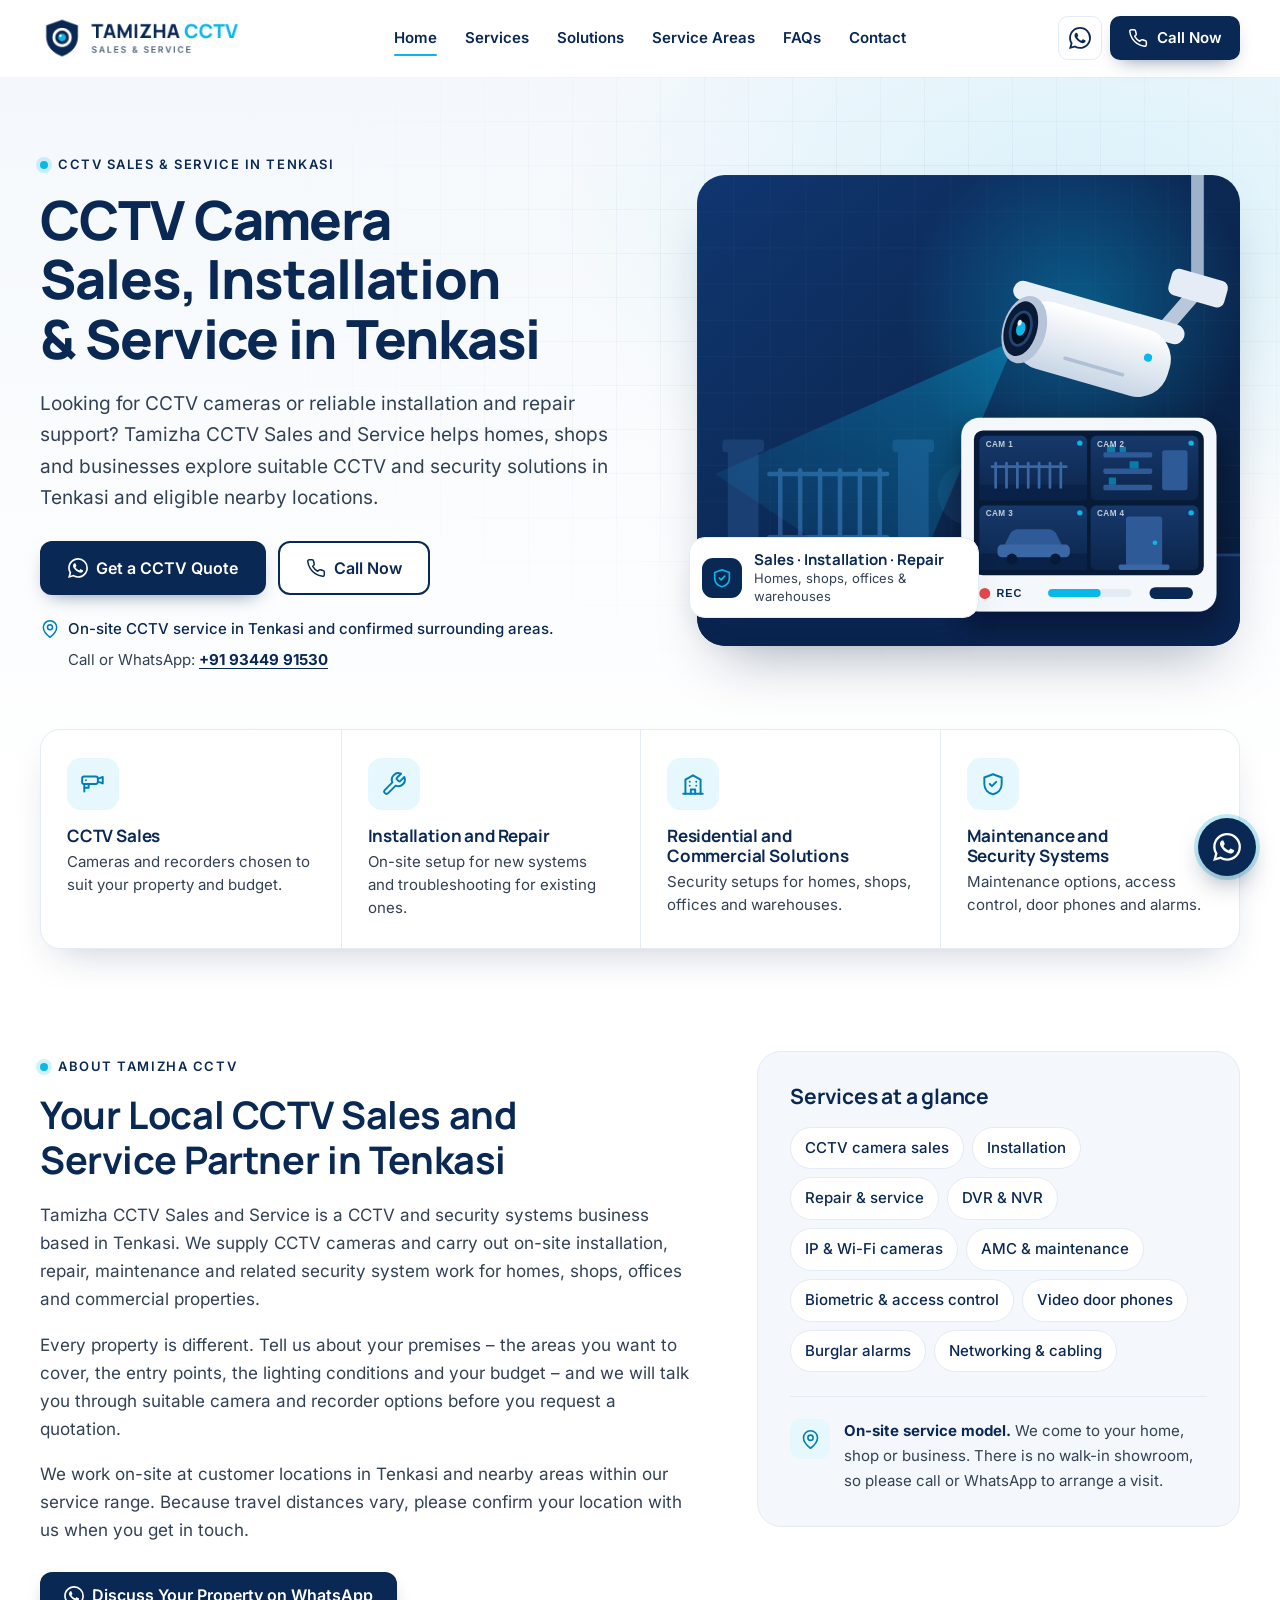
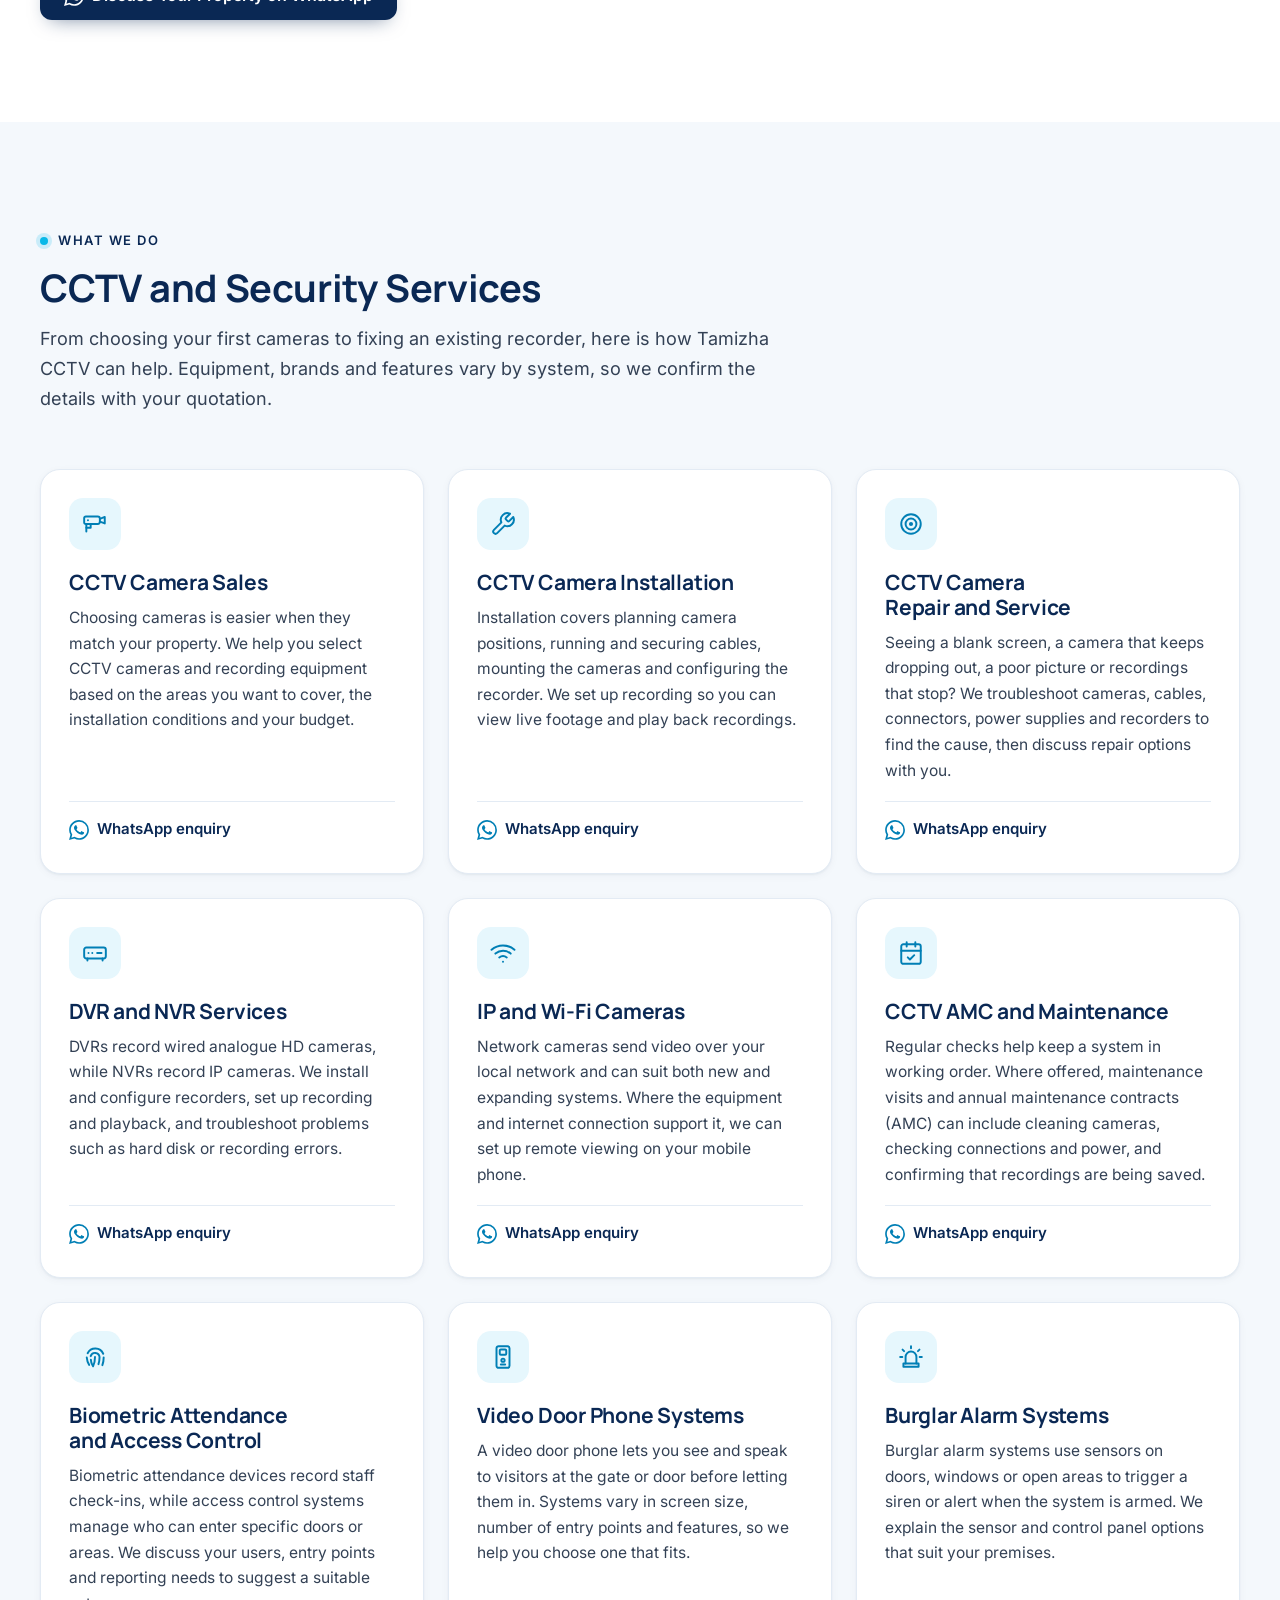
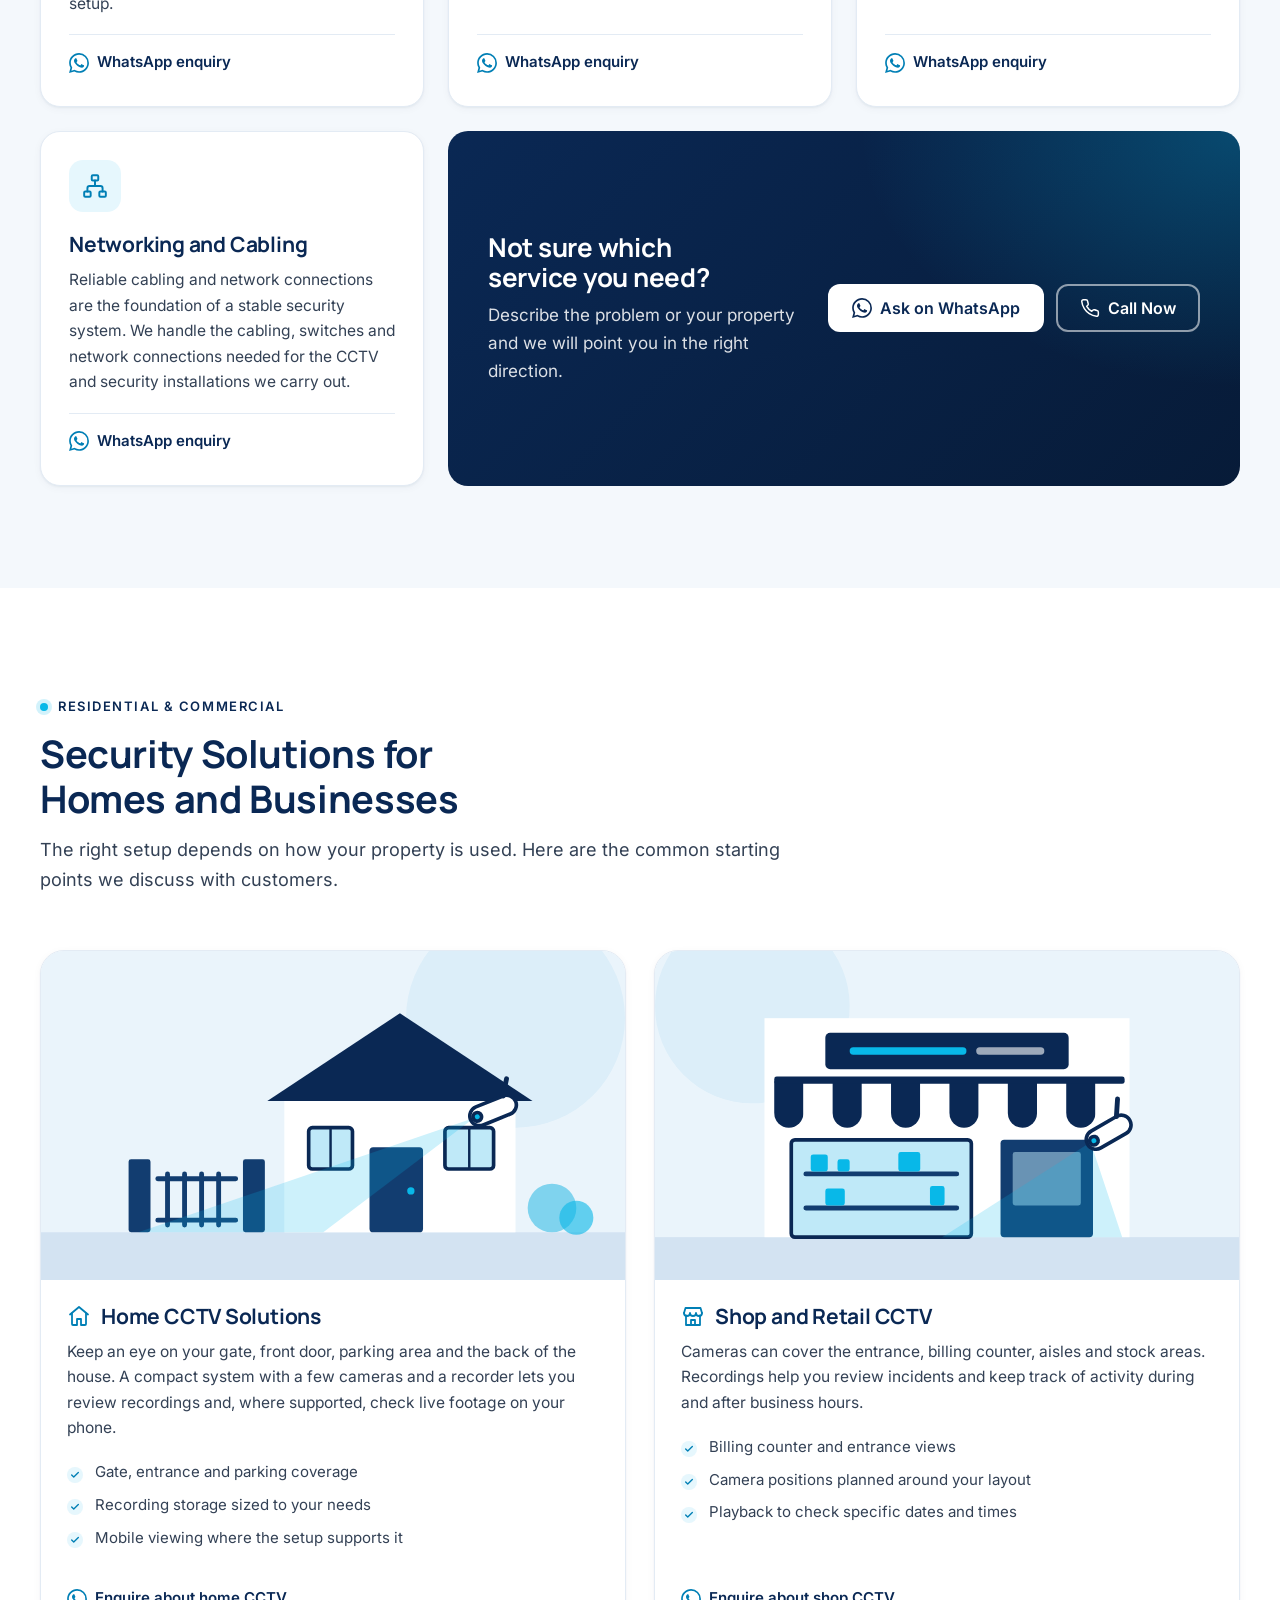
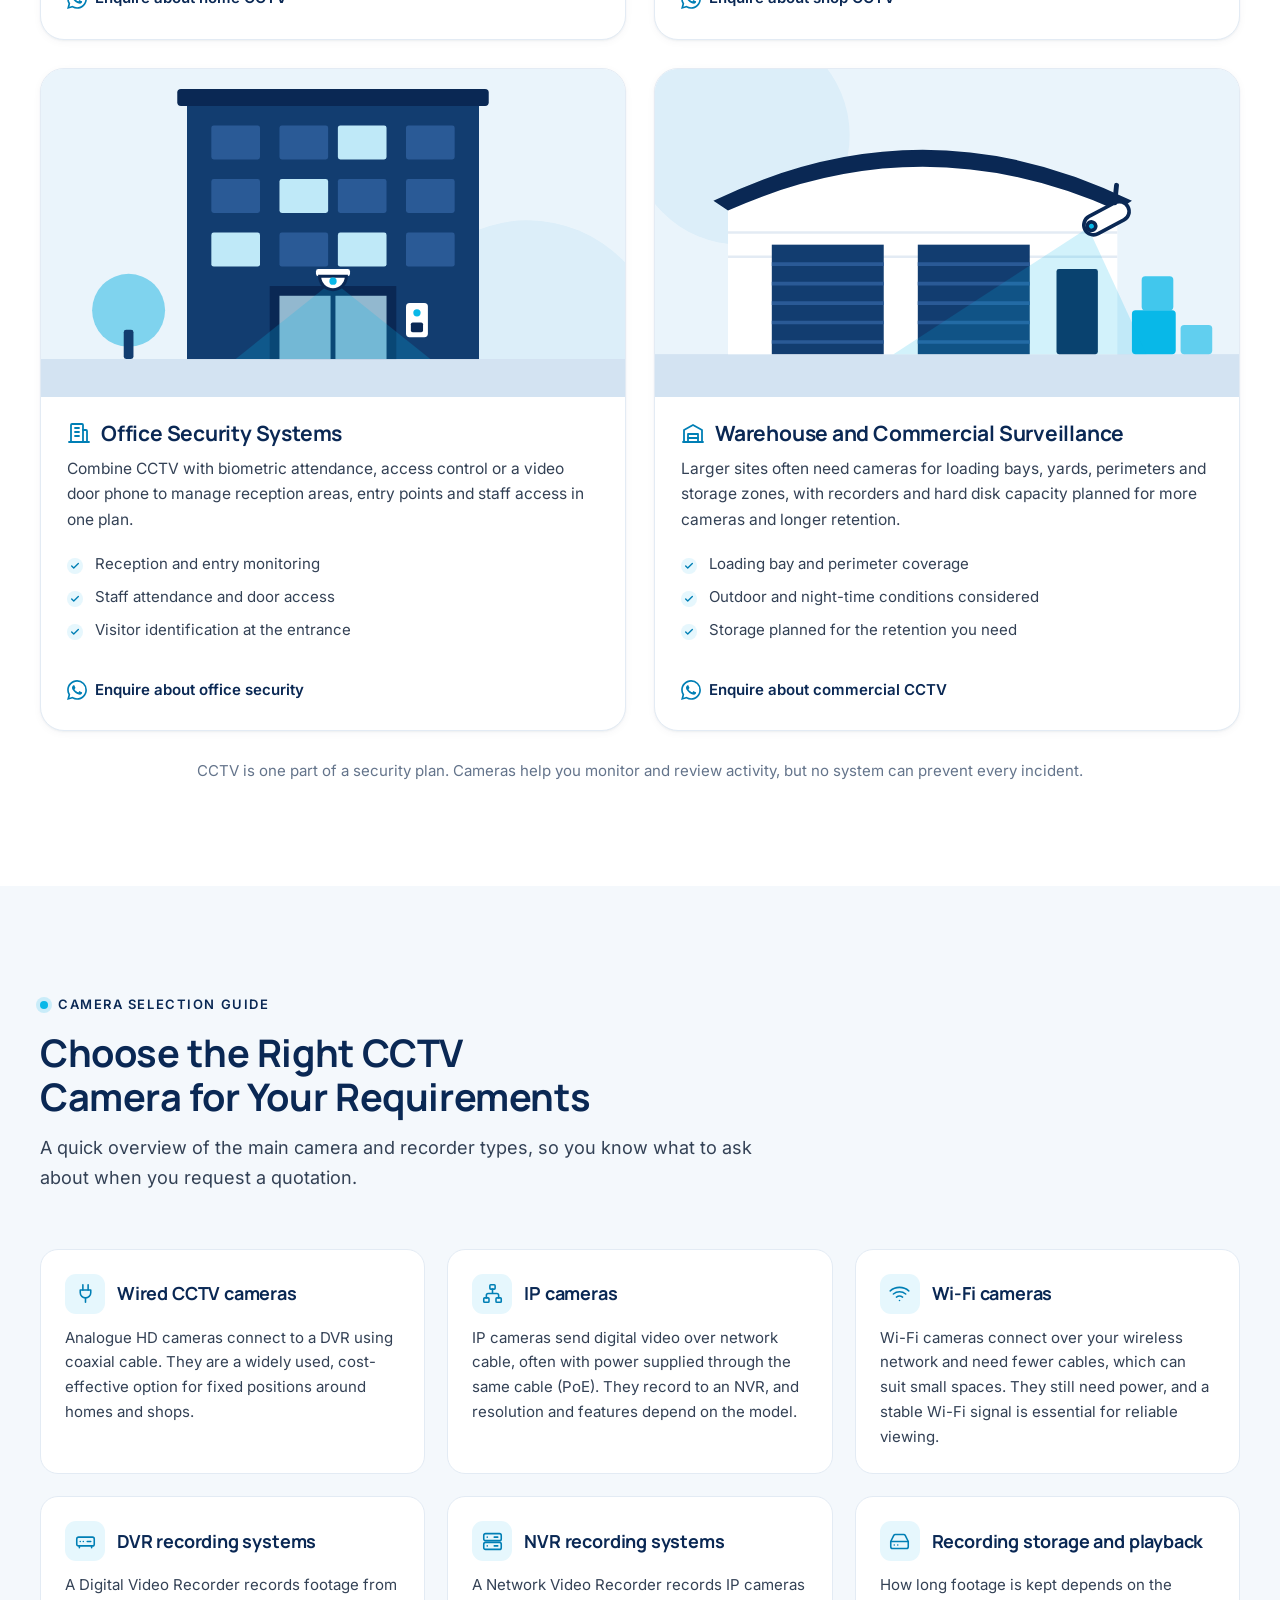
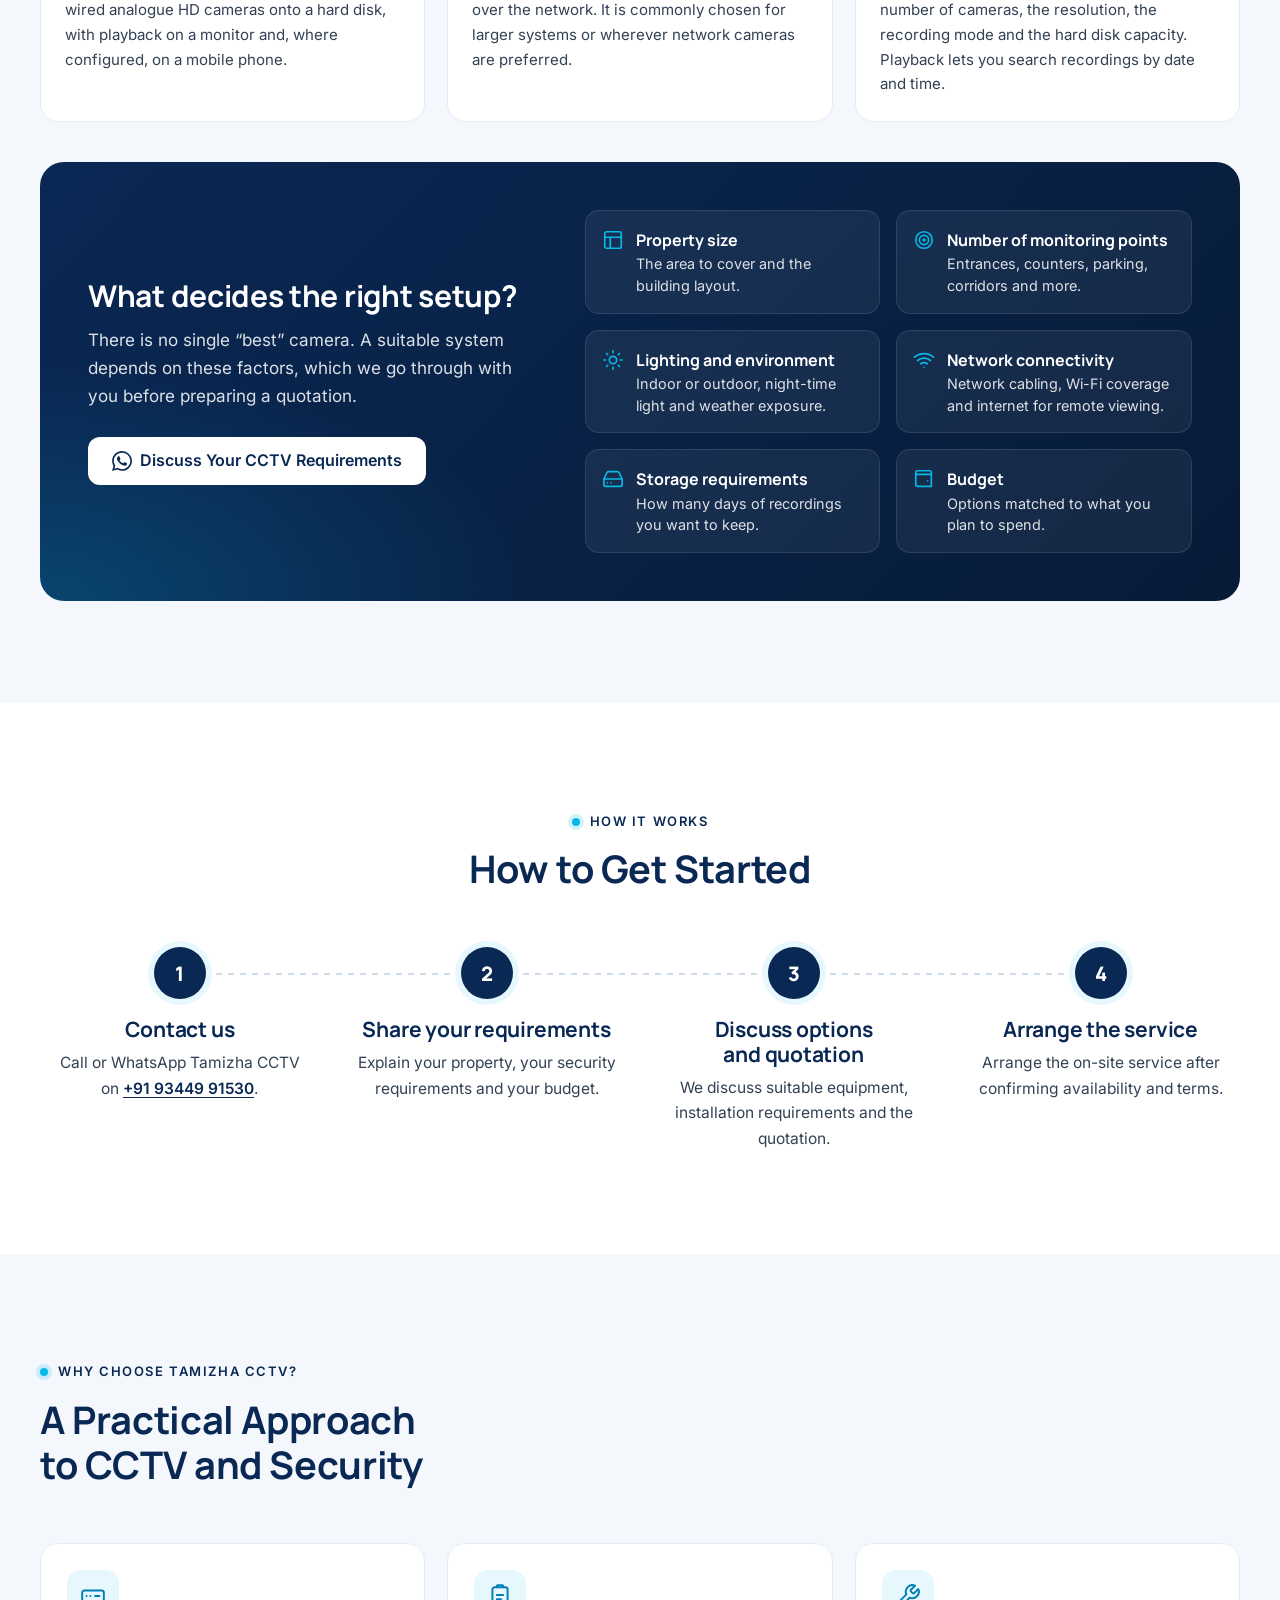
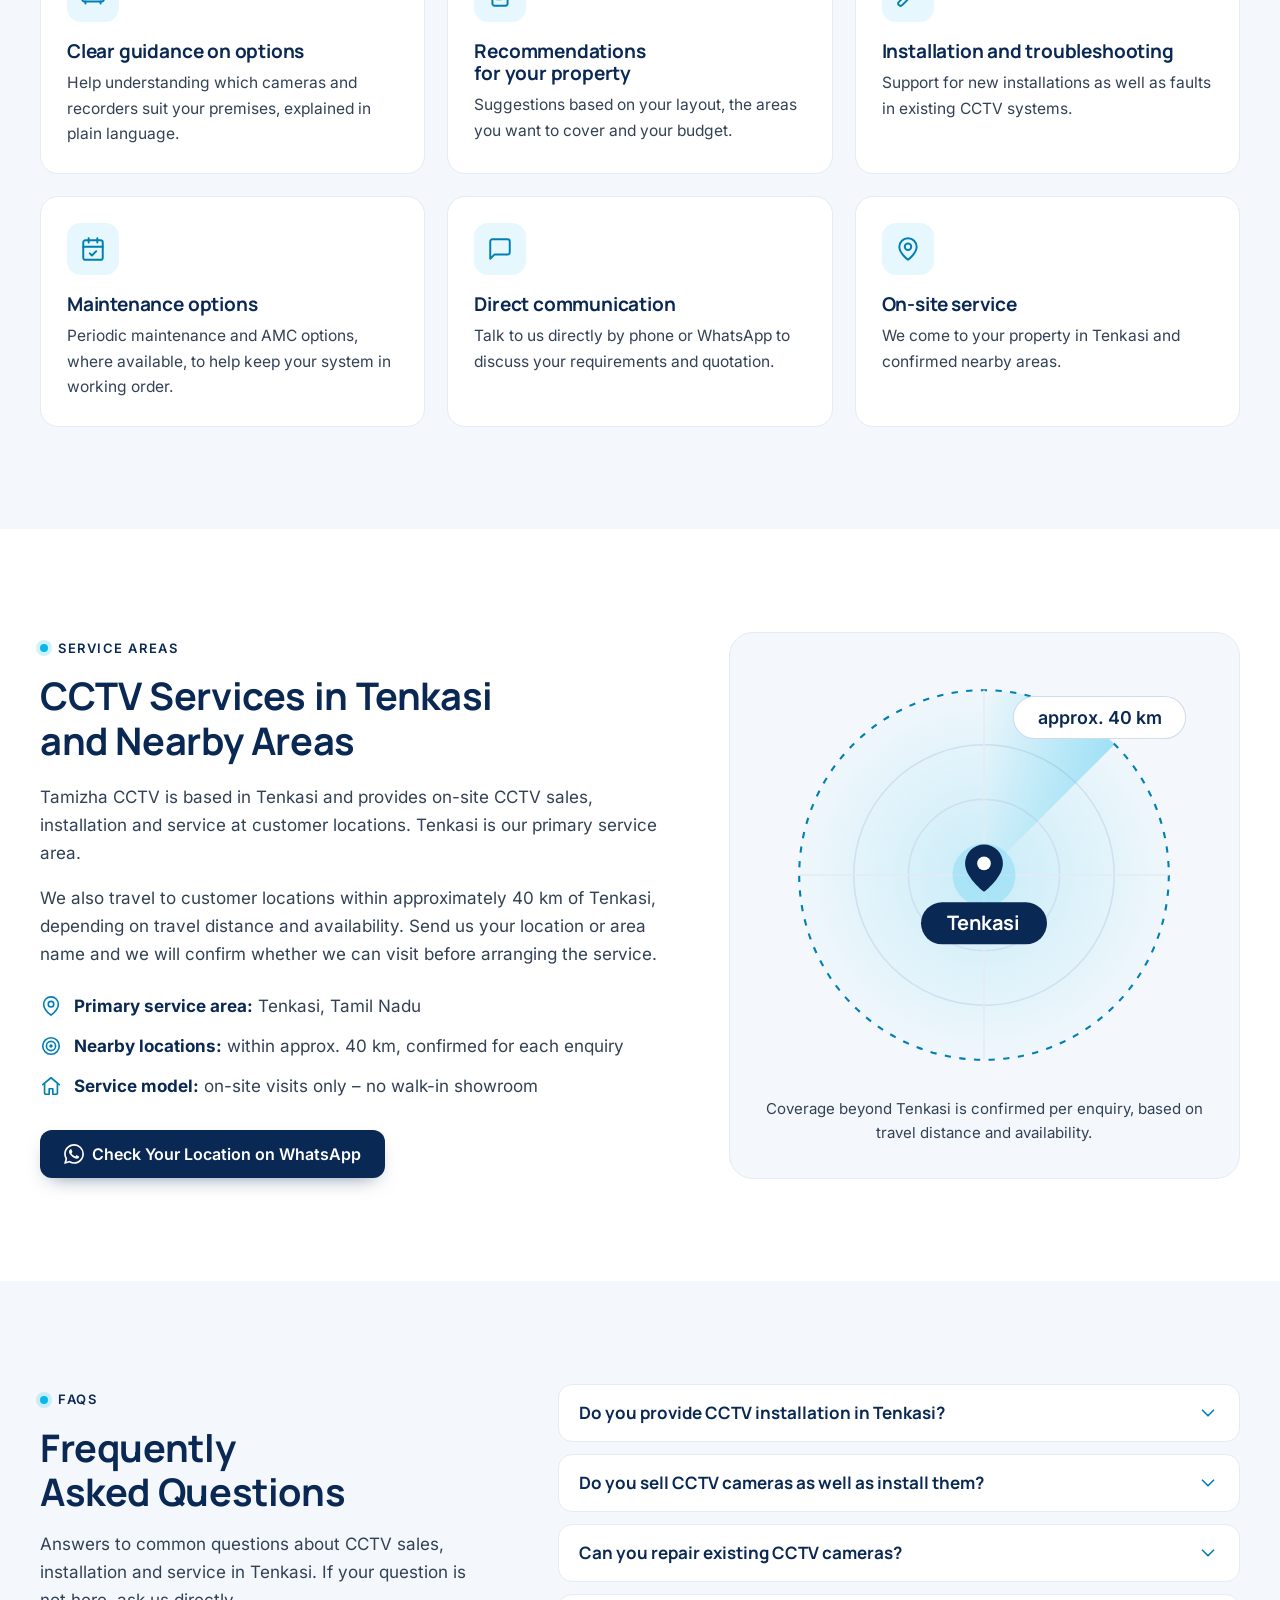
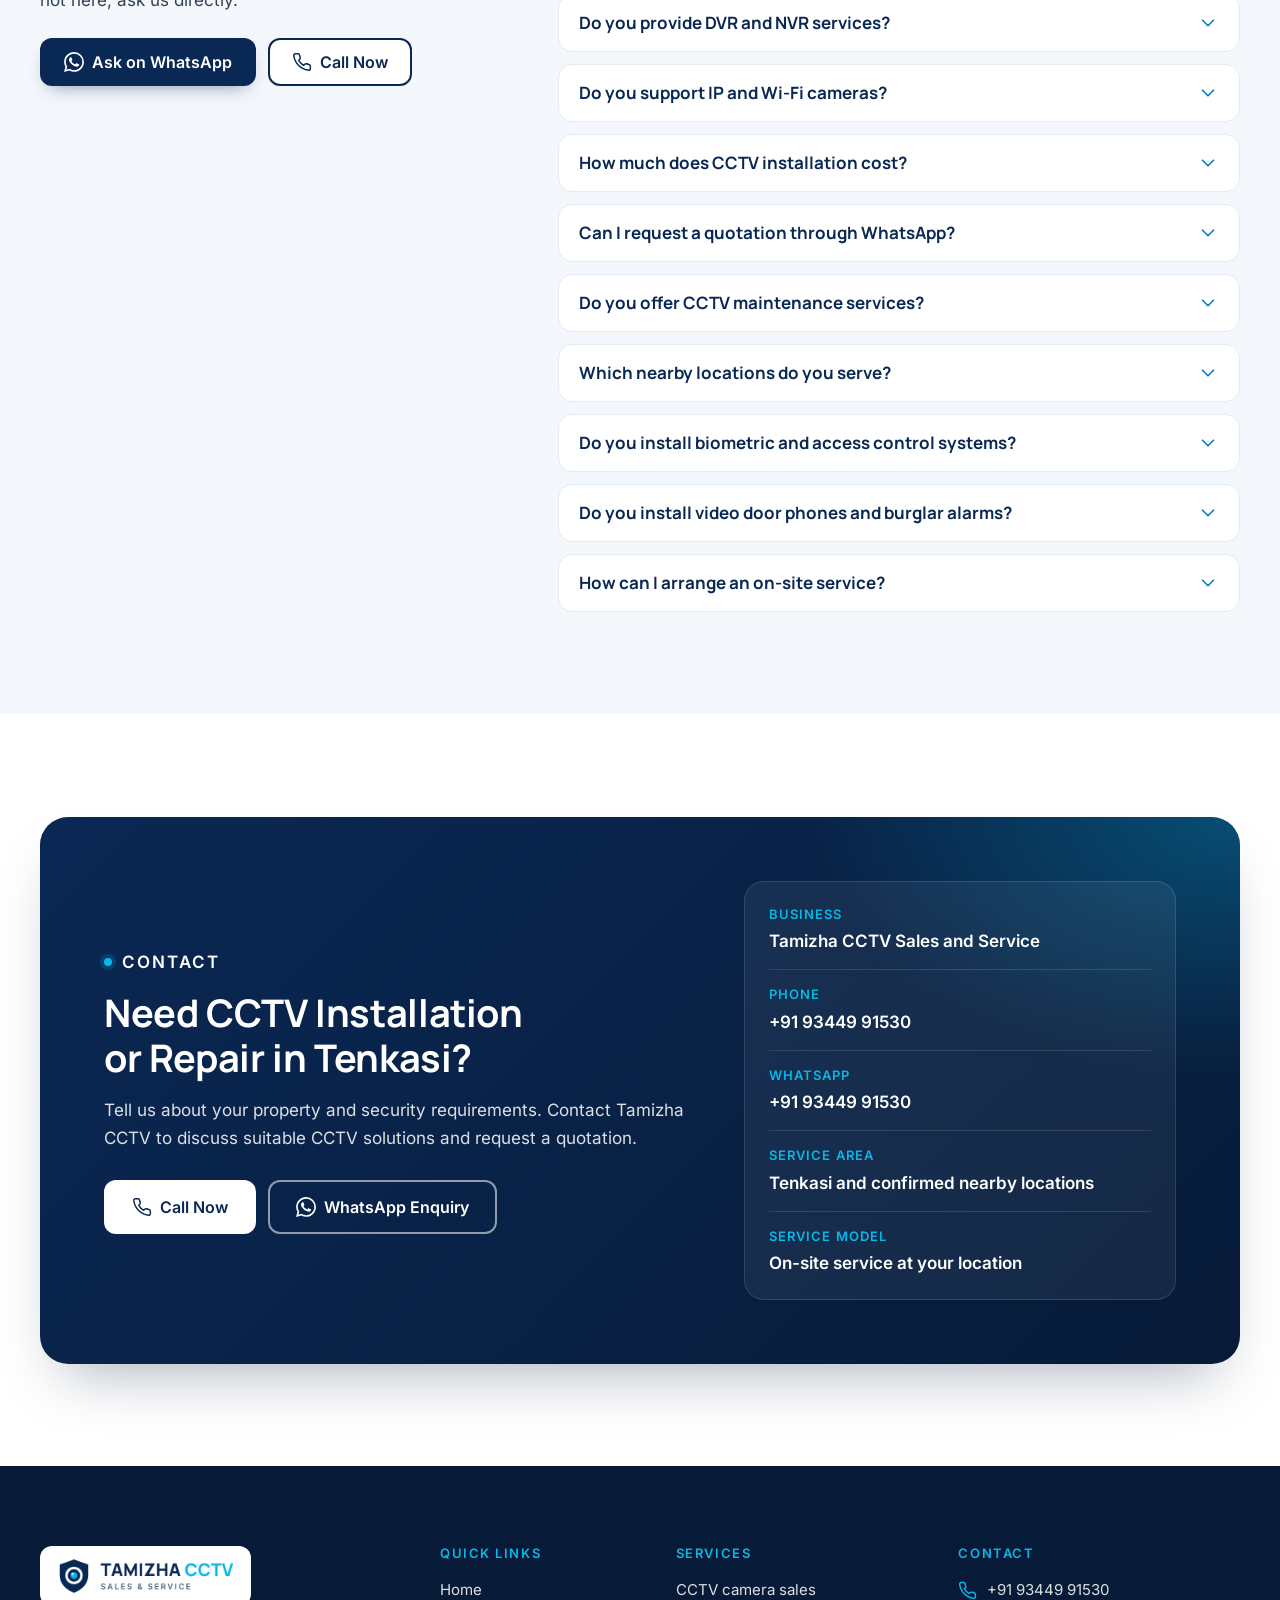
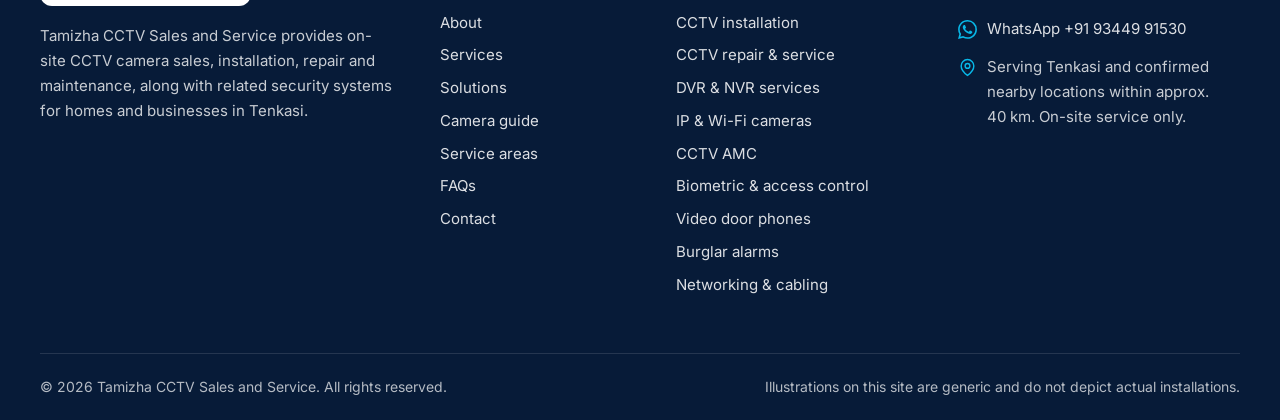
==== commit 4b272a2b: "V1 - Updated" ====
--- a/index.html
+++ b/index.html
@@ -1,2237 +1,902 @@
 <!DOCTYPE html>
-<html lang="en">
+<html lang="en-IN">
 <head>
   <meta charset="utf-8">
-  <meta name="viewport" content="width=device-width, initial-scale=1, viewport-fit=cover">
-  <title>Sovereign Ventures | Investment Advisory &amp; Global Capital</title>
-  <meta name="description" content="Sovereign Ventures is a boutique investment advisory firm advising businesses, investors and institutions across capital markets, structured finance, private capital, M&amp;A and cross-border transactions.">
+  <meta name="viewport" content="width=device-width, initial-scale=1">
+  <title>CCTV Dealers in Tenkasi | Tamizha CCTV Sales &amp; Service</title>
+  <meta name="description" content="Looking for CCTV cameras in Tenkasi? Contact Tamizha CCTV for camera sales, installation, repairs and security solutions. Request a quotation.">
+  <link rel="canonical" href="https://tamizhacctv.in/">
   <meta name="robots" content="index, follow, max-image-preview:large">
-  <meta name="theme-color" content="#080808">
+  <meta name="theme-color" content="#0A2854">
   <meta name="format-detection" content="telephone=no">
 
-  <!-- Replace https://www.example.com/ with the production domain (canonical, Open Graph and JSON-LD). -->
-  <link rel="canonical" href="https://www.example.com/">
-
-  <!-- Open Graph -->
+  <!-- Open Graph / social sharing -->
   <meta property="og:type" content="website">
-  <meta property="og:site_name" content="Sovereign Ventures">
-  <meta property="og:title" content="Sovereign Ventures | Investment Advisory &amp; Global Capital">
-  <meta property="og:description" content="Sovereign Ventures is a boutique investment advisory firm advising businesses, investors and institutions across capital markets, structured finance, private capital, M&amp;A and cross-border transactions.">
-  <meta property="og:url" content="https://www.example.com/">
-  <!-- Recommended share image: 1200 × 630, the hero line composition on #080808 with the wordmark.
-  <meta property="og:image" content="https://www.example.com/assets/og-sovereign-ventures.jpg">
-  <meta property="og:image:alt" content="Sovereign Ventures, Built for Global Capital"> -->
-
-  <!-- Twitter / X: switch to summary_large_image once og:image is added -->
-  <meta name="twitter:card" content="summary">
-  <meta name="twitter:title" content="Sovereign Ventures | Investment Advisory &amp; Global Capital">
-  <meta name="twitter:description" content="Sovereign Ventures is a boutique investment advisory firm advising businesses, investors and institutions across capital markets, structured finance, private capital, M&amp;A and cross-border transactions.">
-
-  <link rel="icon" type="image/svg+xml" href="data:image/svg+xml,%3Csvg xmlns='http://www.w3.org/2000/svg' viewBox='0 0 64 64'%3E%3Crect width='64' height='64' fill='%23080808'/%3E%3Crect x='15' y='14' width='4' height='36' fill='%23C8102E'/%3E%3Ctext x='25' y='46' font-family='Georgia,serif' font-size='36' fill='%23ffffff'%3ES%3C/text%3E%3C/svg%3E">
-
-  <!-- Flags script support before first paint so reveal and menu styles never flash -->
+  <meta property="og:site_name" content="Tamizha CCTV">
+  <meta property="og:locale" content="en_IN">
+  <meta property="og:url" content="https://tamizhacctv.in/">
+  <meta property="og:title" content="CCTV Dealers in Tenkasi | Tamizha CCTV Sales &amp; Service">
+  <meta property="og:description" content="CCTV camera sales, installation, repair and security systems in Tenkasi. Call or WhatsApp +91 93449 91530 to request a quotation.">
+  <meta property="og:image" content="https://tamizhacctv.in/assets/images/og-image.jpg">
+  <meta property="og:image:width" content="1200">
+  <meta property="og:image:height" content="630">
+  <meta property="og:image:alt" content="Tamizha CCTV – CCTV sales, installation and service in Tenkasi">
+  <meta name="twitter:card" content="summary_large_image">
+
+  <!-- Google Search Console: if you verify with the HTML-tag method, paste your tag here.
+  <meta name="google-site-verification" content="PASTE-YOUR-VERIFICATION-CODE">
+  -->
+
+  <link rel="icon" href="favicon.ico" sizes="48x48">
+  <link rel="icon" href="assets/images/favicon.svg" type="image/svg+xml">
+  <link rel="apple-touch-icon" href="assets/images/apple-touch-icon.png">
+
+  <!-- Self-hosted Manrope + Inter (SIL OFL). No third-party font requests. -->
+  <link rel="preload" href="assets/fonts/manrope-var-latin.woff2" as="font" type="font/woff2" crossorigin>
+  <link rel="preload" href="assets/fonts/inter-var-latin.woff2" as="font" type="font/woff2" crossorigin>
+  <link rel="stylesheet" href="assets/css/styles.css">
   <script>document.documentElement.classList.add('js');</script>
-
-  <link rel="preconnect" href="https://fonts.googleapis.com">
-  <link rel="preconnect" href="https://fonts.gstatic.com" crossorigin>
-  <link rel="stylesheet" href="https://fonts.googleapis.com/css2?family=DM+Serif+Display:ital@0;1&amp;family=Manrope:wght@300;400;500;600;700&amp;display=swap">
-
-  <style>
-    /* =====================================================================
-       SOVEREIGN VENTURES · Homepage
-       Dark homepage, black / white / Sovereign Red (#C8102E)
-       DM Serif Display (display) + Manrope (interface)
-       ===================================================================== */
-
-    /* 01 · Tokens -------------------------------------------------------- */
-    :root {
-      --black: #080808;
-      --black-deep: #050505;
-      --charcoal: #111111;
-      --card: #151515;
-      --white: #ffffff;
-      --off-white: #f6f6f6;
-      --soft-white: #fafafa;
-      --ink: #0a0a0a;
-      --grey: #555555;
-      --grey-light: #e5e5e5;
-      --silver: #b5b5b5;
-      --red: #c8102e;
-      --red-bright: #e21a3b;
-      --red-deep: #8e0b20;
-      /* Accessible tint of Highlight Red for small text on dark surfaces (>= 4.5:1) */
-      --red-on-dark: #ec3a50;
-
-      --font-serif: "DM Serif Display", "Cormorant Garamond", Georgia, "Times New Roman", serif;
-      --font-sans: "Manrope", "Inter", system-ui, -apple-system, "Segoe UI", Roboto, "Helvetica Neue", Arial, sans-serif;
-
-      --fs-h1: clamp(52px, 7vw, 110px);
-      --fs-h2: clamp(40px, 5vw, 72px);
-      --fs-h3: clamp(28px, 2.6vw, 42px);
-      --fs-body: clamp(16px, 0.3vw + 14.5px, 18px);
-      --fs-lead: clamp(18px, 0.5vw + 15px, 22px);
-      --fs-label: 12px;
-
-      --container: 1280px;
-      --gutter: 32px;
-      --col-gap: 32px;
-      --section-y: clamp(80px, 10vw, 160px);
-      --header-h: 88px;
-      --header-h-compact: 72px;
-
-      --ease: cubic-bezier(.2, .7, .2, 1);
-      --ease-out: cubic-bezier(.16, 1, .3, 1);
-
-      /* Dark-surface defaults (inherited by the header and menu) */
-      --bg: var(--black);
-      --surface: var(--card);
-      --text: #ffffff;
-      --text-2: var(--silver);
-      --text-3: #8c8c8c;
-      --line: rgba(255, 255, 255, .12);
-      --line-soft: rgba(255, 255, 255, .07);
-      --line-strong: rgba(255, 255, 255, .28);
-      --accent-text: var(--red-on-dark);
-      --focus: #ffffff;
-    }
-    @media (max-width: 1023px) { :root { --gutter: 28px; --col-gap: 24px; --header-h: 76px; --header-h-compact: 68px; } }
-    @media (max-width: 767px)  { :root { --gutter: 24px; --header-h: 68px; --header-h-compact: 64px; } }
-    @media (max-width: 479px)  { :root { --gutter: 20px; } }
-
-    /* 02 · Section themes ----------------------------------------------- */
-    .theme-dark {
-      --bg: var(--black);
-      --surface: var(--card);
-      --text: #ffffff;
-      --text-2: var(--silver);
-      --text-3: #8c8c8c;
-      --line: rgba(255, 255, 255, .12);
-      --line-soft: rgba(255, 255, 255, .07);
-      --line-strong: rgba(255, 255, 255, .28);
-      --accent-text: var(--red-on-dark);
-      --focus: #ffffff;
-      color-scheme: dark;
-      background-color: var(--bg);
-      color: var(--text);
-    }
-    .theme-dark--charcoal { --bg: var(--charcoal); }
-    .theme-light {
-      --bg: var(--white);
-      --surface: var(--off-white);
-      --text: var(--ink);
-      --text-2: var(--grey);
-      --text-3: #6b6b6b;
-      --line: var(--grey-light);
-      --line-soft: #efefef;
-      --line-strong: #cdcdcd;
-      --accent-text: var(--red);
-      --focus: var(--ink);
-      color-scheme: light;
-      background-color: var(--bg);
-      color: var(--text);
-    }
-    .theme-light--off { --bg: var(--off-white); --surface: var(--white); }
-
-    /* 03 · Base --------------------------------------------------------- */
-    *, *::before, *::after { box-sizing: border-box; }
-    html { -webkit-text-size-adjust: 100%; text-size-adjust: 100%; background-color: var(--black); }
-    @media (prefers-reduced-motion: no-preference) { html { scroll-behavior: smooth; } }
-    html.menu-open { overflow: hidden; }
-    body {
-      margin: 0;
-      font-family: var(--font-sans);
-      font-size: var(--fs-body);
-      font-weight: 400;
-      line-height: 1.7;
-      color: var(--text);
-      background-color: var(--black);
-      -webkit-font-smoothing: antialiased;
-      -moz-osx-font-smoothing: grayscale;
-      text-rendering: optimizeLegibility;
-    }
-    h1, h2, h3, h4, p, ul, ol, figure, address, blockquote { margin: 0; }
-    h1, h2, h3, h4 { font-weight: 400; }
-    ul, ol { padding: 0; list-style: none; }
-    a { color: inherit; text-decoration: none; }
-    img, svg { max-width: 100%; }
-    svg { flex-shrink: 0; }
-    button { font: inherit; color: inherit; background: none; border: 0; padding: 0; cursor: pointer; }
-    address { font-style: normal; }
-    ::selection { background: var(--red); color: #fff; }
-    :focus-visible { outline: 2px solid var(--focus); outline-offset: 3px; }
-    [tabindex="-1"]:focus { outline: none; }
-    .visually-hidden {
-      position: absolute !important; width: 1px; height: 1px; margin: -1px; padding: 0;
-      overflow: hidden; clip: rect(0 0 0 0); clip-path: inset(50%); white-space: nowrap; border: 0;
-    }
-    .skip-link {
-      position: fixed; top: 12px; left: 12px; z-index: 300; padding: 12px 18px;
-      background: #fff; color: var(--ink); font-size: 14px; font-weight: 600;
-      transform: translateY(-180%); transition: transform .25s var(--ease);
-    }
-    .skip-link:focus { transform: none; outline-color: var(--red); }
-
-    /* 04 · Typography --------------------------------------------------- */
-    .h2 {
-      font-family: var(--font-serif); font-size: var(--fs-h2); line-height: 1.05;
-      letter-spacing: -.012em; color: var(--text); text-wrap: balance;
-    }
-    .h3 {
-      font-family: var(--font-serif); font-size: var(--fs-h3); line-height: 1.1;
-      letter-spacing: -.006em; color: var(--text); text-wrap: balance;
-    }
-    .eyebrow {
-      display: flex; align-items: center; gap: 14px;
-      font-family: var(--font-sans); font-size: var(--fs-label); font-weight: 700; line-height: 1.35;
-      letter-spacing: .16em; text-transform: uppercase; color: var(--accent-text);
-    }
-    .eyebrow::before { content: ""; flex: none; width: 28px; height: 1px; background: var(--red); }
-    .eyebrow + .h2, .eyebrow + .strength-statement { margin-top: clamp(20px, 2vw, 28px); }
-    .dot { color: var(--red); }
-    .theme-dark .dot { color: var(--red-bright); }
-    .lead { font-size: var(--fs-lead); line-height: 1.55; color: var(--text); text-wrap: pretty; }
-    .prose p { max-width: 70ch; color: var(--text-2); text-wrap: pretty; }
-    .prose p + p { margin-top: 1.15em; }
-    .prose .lead, .prose .statement { color: var(--text); }
-    .statement {
-      font-family: var(--font-serif); font-size: clamp(24px, 2.2vw, 32px); line-height: 1.22;
-      color: var(--text); text-wrap: balance;
-    }
-    .statement--sm { font-size: clamp(21px, 1.7vw, 25px); line-height: 1.3; }
-    .statement--rule { padding-left: 28px; border-left: 2px solid var(--red); }
-    .list-label {
-      margin-bottom: 18px; font-size: 12px; font-weight: 700; line-height: 1.4;
-      letter-spacing: .16em; text-transform: uppercase; color: var(--text);
-    }
-
-    /* 05 · Layout ------------------------------------------------------- */
-    .container { width: 100%; max-width: var(--container); margin-inline: auto; padding-inline: var(--gutter); }
-    .section { position: relative; padding-block: var(--section-y); }
-    .section-head { margin-bottom: clamp(48px, 6vw, 88px); }
-    .section-head--split {
-      display: grid; grid-template-columns: repeat(12, minmax(0, 1fr));
-      column-gap: var(--col-gap); row-gap: 28px; align-items: end;
-    }
-    .section-head__main { grid-column: 1 / span 8; }
-    .section-head__intro { grid-column: 9 / span 4; max-width: 46ch; color: var(--text-2); text-wrap: pretty; }
-    @media (max-width: 1023px) {
-      .section-head__main, .section-head__intro { grid-column: 1 / -1; }
-    }
-
-    /* 06 · Buttons ------------------------------------------------------ */
-    .btn {
-      --btn-bg: transparent; --btn-fg: var(--text); --btn-border: var(--line-strong);
-      display: inline-flex; align-items: center; justify-content: center;
-      min-height: 54px; padding: 14px 28px;
-      font-family: var(--font-sans); font-size: 14px; font-weight: 600; line-height: 1.2; letter-spacing: .02em;
-      text-align: center; color: var(--btn-fg); background-color: var(--btn-bg);
-      border: 1px solid var(--btn-border); border-radius: 0; cursor: pointer;
-      transition: background-color .35s var(--ease), border-color .35s var(--ease), color .35s var(--ease);
-    }
-    .btn--primary { --btn-bg: var(--red); --btn-fg: #fff; --btn-border: var(--red); }
-    .btn--primary:hover { --btn-bg: var(--red-bright); --btn-border: var(--red-bright); }
-    .theme-light .btn--primary:hover { --btn-bg: var(--red-deep); --btn-border: var(--red-deep); }
-    .btn--ghost:hover { --btn-border: var(--text); --btn-bg: rgba(255, 255, 255, .05); }
-    .theme-light .btn--ghost:hover { --btn-bg: rgba(10, 10, 10, .03); }
-    .btn--dark { --btn-bg: var(--ink); --btn-fg: #fff; --btn-border: var(--ink); }
-    .btn--dark:hover { --btn-bg: var(--red); --btn-border: var(--red); }
-    .btn--sm { min-height: 44px; padding: 10px 20px; font-size: 13px; }
-    .actions { display: flex; flex-wrap: wrap; gap: 12px; }
-    @media (max-width: 479px) { .actions .btn { width: 100%; } }
-
-    /* 07 · Header ------------------------------------------------------- */
-    .site-header { position: fixed; inset: 0 0 auto 0; z-index: 100; color: #fff; }
-    .site-header::before {
-      content: ""; position: absolute; inset: 0;
-      background: rgba(8, 8, 8, .94);
-      -webkit-backdrop-filter: blur(14px) saturate(140%); backdrop-filter: blur(14px) saturate(140%);
-      border-bottom: 1px solid rgba(255, 255, 255, .08);
-      opacity: 0; transition: opacity .45s var(--ease);
-    }
-    .site-header.is-scrolled::before, .menu-open .site-header::before { opacity: 1; }
-    .site-header__inner {
-      position: relative; display: flex; align-items: center; gap: clamp(24px, 3vw, 48px);
-      max-width: var(--container); height: var(--header-h); margin-inline: auto; padding-inline: var(--gutter);
-      transition: height .45s var(--ease);
-    }
-    .site-header.is-scrolled .site-header__inner { height: var(--header-h-compact); }
-
-    .brand { display: inline-flex; align-items: center; color: #fff; }
-    .brand__logo { display: block; width: 150px; height: auto; overflow: visible; }
-    .brand__logo text { font-family: var(--font-sans); fill: currentColor; }
-    .brand__l1 { font-size: 13px; font-weight: 700; }
-    .brand__l2 { font-size: 13px; font-weight: 400; fill-opacity: .82; }
-
-    .primary-nav { margin-left: auto; }
-    .primary-nav__list { display: flex; align-items: center; gap: clamp(18px, 2vw, 34px); }
-    .primary-nav__link {
-      position: relative; display: inline-block; padding: 8px 0;
-      font-size: 13.5px; font-weight: 500; letter-spacing: .02em; white-space: nowrap;
-      color: rgba(255, 255, 255, .74); transition: color .3s var(--ease);
-    }
-    .primary-nav__link::after {
-      content: ""; position: absolute; left: 0; right: 0; bottom: 2px; height: 1px;
-      background: var(--red-bright); transform: scaleX(0); transform-origin: left;
-      transition: transform .45s var(--ease-out);
-    }
-    .primary-nav__link:hover, .primary-nav__link.is-active { color: #fff; }
-    .primary-nav__link:hover::after, .primary-nav__link.is-active::after { transform: scaleX(1); }
-
-    .nav-toggle { display: none; position: relative; width: 44px; height: 44px; margin-right: -10px; color: #fff; }
-    .nav-toggle__bar {
-      position: absolute; left: 10px; right: 10px; height: 1.5px; background: currentColor;
-      transition: transform .45s var(--ease-out), top .45s var(--ease-out);
-    }
-    .nav-toggle__bar:nth-child(1) { top: 17px; }
-    .nav-toggle__bar:nth-child(2) { top: 25px; }
-    .nav-toggle[aria-expanded="true"] .nav-toggle__bar:nth-child(1) { top: 21px; transform: rotate(45deg); }
-    .nav-toggle[aria-expanded="true"] .nav-toggle__bar:nth-child(2) { top: 21px; transform: rotate(-45deg); }
-
-    @media (max-width: 1179px) {
-      .primary-nav { display: none; }
-      .site-header__cta { margin-left: auto; }
-      .js .nav-toggle { display: inline-block; }
-    }
-    @media (max-width: 599px) {
-      .site-header__cta { display: none; }
-      .nav-toggle { margin-left: auto; }
-      .brand__logo { width: 136px; }
-    }
-
-    /* 08 · Mobile menu -------------------------------------------------- */
-    .mobile-menu {
-      position: fixed; inset: 0; z-index: 90; display: flex; flex-direction: column;
-      padding-top: var(--header-h); background: var(--black);
-      overflow-y: auto; overscroll-behavior: contain;
-      opacity: 0; visibility: hidden;
-      transition: opacity .45s var(--ease), visibility 0s linear .45s;
-    }
-    .mobile-menu.is-open { opacity: 1; visibility: visible; transition: opacity .45s var(--ease), visibility 0s; }
-    .mobile-menu__inner { display: flex; flex-direction: column; flex: 1; padding-top: 24px; padding-bottom: 32px; }
-    .mobile-menu__list { border-top: 1px solid var(--line); }
-    .mobile-menu__link {
-      display: flex; align-items: center; justify-content: space-between; gap: 18px; padding: 15px 0;
-      border-bottom: 1px solid var(--line);
-      font-family: var(--font-serif); font-size: clamp(30px, 7vw, 44px); line-height: 1.1; color: #fff;
-      opacity: 0; transform: translateY(14px);
-      transition: opacity .5s var(--ease), transform .6s var(--ease-out), color .3s var(--ease);
-    }
-    .mobile-menu.is-open .mobile-menu__link {
-      opacity: 1; transform: none; transition-delay: calc(var(--i, 0) * 45ms + 80ms);
-    }
-    .mobile-menu__link::after {
-      content: ""; flex: none; width: 7px; height: 7px; border-radius: 50%;
-      background: var(--red-bright); opacity: 0; transition: opacity .3s var(--ease);
-    }
-    .mobile-menu__link.is-active::after { opacity: 1; }
-    .mobile-menu__foot { display: grid; gap: 22px; margin-top: auto; padding-top: 40px; }
-    .mobile-menu__markets {
-      font-size: 11px; font-weight: 600; letter-spacing: .22em; text-transform: uppercase; color: var(--text-3);
-    }
-    @media (min-width: 1180px) { .mobile-menu { display: none; } }
-
-    /* 09 · Hero --------------------------------------------------------- */
-    .hero { position: relative; display: flex; min-height: 100vh; min-height: 100svh; overflow: hidden; isolation: isolate; }
-    .hero__backdrop { position: absolute; inset: 0; z-index: -1; pointer-events: none; }
-    .hero__grid { position: absolute; inset: 0; max-width: var(--container); margin-inline: auto; padding-inline: var(--gutter); }
-    .hero__grid-lines {
-      height: 100%;
-      border-right: 1px solid rgba(255, 255, 255, .045);
-      background-image: linear-gradient(90deg, rgba(255, 255, 255, .045) 1px, transparent 1px);
-      background-size: calc(100% / 6) 100%;
-      -webkit-mask-image: linear-gradient(180deg, transparent 0%, #000 20%, #000 72%, transparent 100%);
-              mask-image: linear-gradient(180deg, transparent 0%, #000 20%, #000 72%, transparent 100%);
-    }
-    .hero__globe {
-      position: absolute; top: 46%; right: max(-12vw, -200px);
-      width: min(66vw, 1000px); height: auto; aspect-ratio: 1;
-      fill: none; overflow: visible;
-      transform: translateY(-50%);
-      animation: globe-in 2.4s var(--ease-out) .15s both;
-    }
-    .hero__shade {
-      position: absolute; inset: 0;
-      background:
-        linear-gradient(90deg, var(--black) 0%, rgba(8, 8, 8, .86) 30%, rgba(8, 8, 8, .18) 58%, rgba(8, 8, 8, 0) 72%),
-        linear-gradient(0deg, var(--black) 0%, rgba(8, 8, 8, .6) 18%, rgba(8, 8, 8, 0) 42%);
-    }
-    .globe-wire use { stroke: #fff; stroke-opacity: .17; }
-    .globe-ring { transform-box: view-box; transform-origin: 50% 50%; animation: spin 240s linear infinite; }
-    .globe-ring__ticks { stroke: #fff; stroke-opacity: .16; stroke-width: 9; stroke-dasharray: 1 23.19; }
-    .globe-ring__major { stroke: #fff; stroke-opacity: .32; stroke-width: 18; stroke-dasharray: 1.4 240.5; }
-    .globe-ring__outer { stroke: #fff; stroke-opacity: .08; vector-effect: non-scaling-stroke; }
-    .globe-ring__accent { stroke: var(--red-bright); stroke-width: 1.5; vector-effect: non-scaling-stroke; }
-    .flow { stroke: #fff; stroke-opacity: .16; vector-effect: non-scaling-stroke; }
-    .flow--red { stroke: var(--red-bright); stroke-opacity: .6; }
-    .node { fill: #fff; fill-opacity: .6; }
-    .node--red { fill: var(--red-bright); fill-opacity: 1; }
-    .pulse {
-      fill: none; stroke: var(--red-bright); stroke-width: 1; vector-effect: non-scaling-stroke;
-      transform-box: fill-box; transform-origin: center; animation: pulse 4.4s var(--ease) infinite;
-    }
-    .flow-dot { fill: #fff; }
-    .hero.is-paused .loop, .hero.is-paused .scroll-cue__track::after { animation-play-state: paused; }
-
-    .hero__inner {
-      position: relative; display: flex; flex-direction: column; justify-content: flex-end; width: 100%;
-      padding-top: calc(var(--header-h) + clamp(40px, 8vh, 96px));
-      padding-bottom: clamp(24px, 4vh, 40px);
-    }
-    .hero__eyebrow { margin-bottom: clamp(24px, 3vh, 36px); }
-    .hero__title {
-      font-family: var(--font-serif); font-size: var(--fs-h1); line-height: .98;
-      letter-spacing: -.022em; color: #fff;
-    }
-    .hero__line { display: block; overflow: hidden; padding: 0 .1em .1em; margin: 0 -.1em -.1em; }
-    .hero__line > span {
-      display: block; animation: line-up 1.3s var(--ease-out) both;
-      animation-delay: calc(.25s + var(--i, 0) * .13s);
-    }
-    .hero__title em { font-style: italic; color: var(--red-bright); padding-right: .03em; }
-    .hero__body {
-      display: grid; grid-template-columns: repeat(12, minmax(0, 1fr)); column-gap: var(--col-gap); row-gap: 28px;
-      margin-top: clamp(32px, 5vh, 56px);
-    }
-    .hero__lead { grid-column: 1 / span 5; font-size: var(--fs-lead); line-height: 1.5; color: #fff; text-wrap: pretty; }
-    .hero__aside { grid-column: 7 / span 6; }
-    .hero__copy { max-width: 58ch; font-size: 16px; line-height: 1.7; color: var(--text-2); text-wrap: pretty; }
-    .hero__actions { margin-top: 28px; }
-    .hero__foot {
-      display: flex; align-items: center; justify-content: space-between; gap: 24px;
-      margin-top: clamp(40px, 7vh, 80px); padding-top: 22px; border-top: 1px solid var(--line);
-    }
-    .hero__markets {
-      display: flex; flex-wrap: wrap; gap: 6px 14px;
-      font-size: 12px; font-weight: 600; letter-spacing: .22em; text-transform: uppercase;
-      color: rgba(255, 255, 255, .76);
-    }
-    .hero__markets .sep { color: var(--red-bright); }
-    .scroll-cue {
-      display: inline-flex; align-items: center; gap: 14px;
-      font-size: 11px; font-weight: 600; letter-spacing: .2em; text-transform: uppercase;
-      color: rgba(255, 255, 255, .62); transition: color .3s var(--ease);
-    }
-    .scroll-cue:hover { color: #fff; }
-    .scroll-cue__track { position: relative; width: 1px; height: 40px; overflow: hidden; background: rgba(255, 255, 255, .2); }
-    .scroll-cue__track::after {
-      content: ""; position: absolute; left: 0; top: 0; width: 1px; height: 45%;
-      background: var(--red-bright); animation: cue 2.6s var(--ease) infinite;
-    }
-    .fade-up { animation: fade-up 1.2s var(--ease-out) both; animation-delay: var(--delay, 0s); }
-
-    @keyframes globe-in { from { opacity: 0; transform: translateY(-50%) scale(.94); } to { opacity: 1; transform: translateY(-50%) scale(1); } }
-    @keyframes line-up { from { transform: translateY(110%); } to { transform: none; } }
-    @keyframes fade-up { from { opacity: 0; transform: translateY(16px); } to { opacity: 1; transform: none; } }
-    @keyframes spin { to { transform: rotate(360deg); } }
-    @keyframes pulse { 0% { transform: scale(1); opacity: .8; } 70%, 100% { transform: scale(5); opacity: 0; } }
-    @keyframes cue { from { transform: translateY(-110%); } to { transform: translateY(230%); } }
-
-    @media (max-width: 1023px) {
-      .hero__globe { top: 30%; right: -30vw; width: 112vw; opacity: .85; }
-      .hero__shade {
-        background: linear-gradient(0deg, var(--black) 0%, rgba(8, 8, 8, .9) 42%, rgba(8, 8, 8, .25) 76%, rgba(8, 8, 8, .1) 100%);
-      }
-      .hero__lead, .hero__aside { grid-column: 1 / -1; }
-      .hero__lead { max-width: 36ch; }
-    }
-    @media (max-width: 767px) {
-      .hero__globe { top: 24%; right: -54vw; width: 138vw; }
-      .hero__grid-lines { background-size: calc(100% / 3) 100%; }
-      .scroll-cue { display: none; }
-    }
-
-    /* 10 · Who we are --------------------------------------------------- */
-    .about__grid {
-      display: grid; grid-template-columns: repeat(12, minmax(0, 1fr));
-      column-gap: var(--col-gap); row-gap: 56px; align-items: start;
-    }
-    .about__aside { grid-column: 1 / span 4; }
-    .about__body { grid-column: 6 / span 7; }
-    .about__body .lead { margin-bottom: 1.3em; }
-    .about__pull { margin-top: clamp(36px, 4vw, 52px); }
-    .stat { padding-top: 28px; border-top: 1px solid var(--ink); }
-    .stat__value { display: flex; align-items: flex-start; font-family: var(--font-serif); line-height: .82; color: var(--ink); }
-    .stat__unit { margin-top: .5em; font-size: clamp(22px, 2vw, 30px); color: var(--grey); }
-    .stat__unit--pre { margin-right: 8px; }
-    .stat__unit--suf { margin-left: 6px; color: var(--red); }
-    .stat__num { display: inline-block; font-size: clamp(104px, 11vw, 168px); letter-spacing: -.035em; text-align: right; }
-    .stat__label {
-      margin-top: 26px; font-size: 12px; font-weight: 700; line-height: 1.4;
-      letter-spacing: .16em; text-transform: uppercase; color: var(--ink);
-    }
-    .stat__note { margin-top: 10px; max-width: 32ch; font-size: 14px; line-height: 1.6; color: var(--text-3); }
-    @media (max-width: 1023px) {
-      .about__aside, .about__body { grid-column: 1 / -1; }
-      .about__aside { max-width: 420px; }
-    }
-
-    /* 11 · Services ----------------------------------------------------- */
-    .services-grid { display: grid; grid-template-columns: repeat(3, minmax(0, 1fr)); gap: 24px; }
-    .service-card {
-      position: relative; display: flex; flex-direction: column;
-      padding: clamp(32px, 3vw, 44px); background: var(--surface); border: 1px solid var(--line);
-      transition: background-color .45s var(--ease), border-color .45s var(--ease);
-    }
-    @supports (grid-template-rows: subgrid) {
-      @media (min-width: 1024px) {
-        .service-card { display: grid; grid-row: span 4; grid-template-rows: subgrid; row-gap: 0; }
-      }
-    }
-    .service-card::before {
-      content: ""; position: absolute; top: -1px; left: -1px; right: -1px; height: 2px;
-      background: var(--red); transform: scaleX(0); transform-origin: left; transition: transform .7s var(--ease-out);
-    }
-    .service-card:hover, .service-card:focus-within { background-color: #191919; border-color: rgba(255, 255, 255, .2); }
-    .service-card:hover::before, .service-card:focus-within::before { transform: scaleX(1); }
-    .service-card__top { display: flex; align-items: flex-start; justify-content: space-between; gap: 16px; margin-bottom: clamp(40px, 4vw, 64px); }
-    .service-card__num {
-      font-family: var(--font-serif); font-size: clamp(56px, 4.6vw, 72px); line-height: .8;
-      color: var(--red-bright); transition: color .5s var(--ease);
-    }
-    @supports (-webkit-text-stroke: 1px #000) {
-      .service-card__num { color: transparent; -webkit-text-stroke: 1px var(--red-bright); }
-      .service-card:hover .service-card__num,
-      .service-card:focus-within .service-card__num { color: var(--red); -webkit-text-stroke-color: var(--red); }
-    }
-    .service-card__count {
-      padding-top: 4px; font-size: 11px; font-weight: 700; letter-spacing: .18em;
-      text-transform: uppercase; color: var(--text-3); white-space: nowrap;
-    }
-    .service-card__title {
-      font-family: var(--font-serif); font-size: clamp(28px, 2.3vw, 36px); line-height: 1.08;
-      color: var(--text); text-wrap: balance;
-    }
-    .service-card__desc { margin-top: 16px; font-size: 15.5px; line-height: 1.65; color: var(--text-2); }
-    .service-list { margin-top: 32px; border-top: 1px solid var(--line); }
-    .service-list li {
-      display: flex; align-items: baseline; gap: 14px; padding: 13px 0;
-      border-bottom: 1px solid var(--line-soft); font-size: 15px; line-height: 1.5; color: #e8e8e8;
-    }
-    .service-list li::before {
-      content: ""; flex: none; width: 10px; height: 1px; background: var(--red-bright);
-      transform: translateY(-.32em); transition: width .45s var(--ease-out);
-    }
-    .service-card:hover .service-list li::before { width: 18px; }
-    @media (max-width: 1023px) {
-      .services-grid { grid-template-columns: 1fr; gap: 16px; }
-      .service-card {
-        display: grid; grid-template-columns: minmax(0, 5fr) minmax(0, 6fr);
-        column-gap: 40px; align-items: start;
-      }
-      .service-card > * { grid-column: 1; }
-      .service-card > .acc-panel { grid-column: 2; grid-row: 1 / span 3; }
-      .service-card__top { margin-bottom: 32px; }
-      .service-list { margin-top: 0; }
-    }
-    @media (max-width: 767px) {
-      .service-card { display: flex; align-items: stretch; }
-      .service-card__top { margin-bottom: 28px; }
-      .service-list { margin-top: 20px; }
-      .js .service-list { margin-top: 0; border-top: 0; }
-    }
-
-    /* Accordion: collapses only on small screens -------------------------- */
-    .acc-toggle { display: none; }
-    .acc-panel { display: grid; grid-template-rows: 1fr; }
-    .acc-panel__inner { min-height: 0; overflow: hidden; }
-    @media (max-width: 767px) {
-      .js .acc-toggle {
-        display: flex; align-items: center; justify-content: space-between; width: 100%;
-        margin-top: 24px; padding: 15px 0; border-top: 1px solid var(--line);
-        font-size: 12px; font-weight: 700; letter-spacing: .16em; text-transform: uppercase;
-        color: var(--text); text-align: left;
-      }
-      .acc-toggle__icon { position: relative; width: 12px; height: 12px; }
-      .acc-toggle__icon::before, .acc-toggle__icon::after {
-        content: ""; position: absolute; left: 0; top: 50%; width: 12px; height: 1px;
-        background: var(--red-bright); transition: transform .4s var(--ease-out);
-      }
-      .acc-toggle__icon::after { transform: rotate(90deg); }
-      .acc-toggle[aria-expanded="true"] .acc-toggle__icon::after { transform: rotate(0deg); }
-      .js .acc-panel {
-        grid-template-rows: 0fr; visibility: hidden;
-        transition: grid-template-rows .5s var(--ease), visibility 0s linear .5s;
-      }
-      .js .acc-panel.is-open {
-        grid-template-rows: 1fr; visibility: visible;
-        transition: grid-template-rows .5s var(--ease), visibility 0s;
-      }
-    }
-
-    /* 12 · Private capital --------------------------------------------- */
-    .pc {
-      display: grid; grid-template-columns: repeat(12, minmax(0, 1fr));
-      column-gap: var(--col-gap); row-gap: 56px; align-items: start;
-    }
-    .pc__main { grid-column: 1 / span 6; }
-    .pc__lead { margin-top: 32px; max-width: 30em; }
-    .pc__statement { margin-top: 40px; }
-    .pc__cta { margin-top: 44px; }
-    .pc__side { grid-column: 8 / span 5; padding-top: 6px; }
-    .marker-list { border-top: 1px solid var(--text); }
-    .marker-list li {
-      display: flex; align-items: baseline; gap: 16px; padding: 17px 0;
-      border-bottom: 1px solid var(--line); font-size: 17px; line-height: 1.45; color: var(--text);
-    }
-    .marker-list li::before {
-      content: ""; flex: none; width: 6px; height: 6px; background: var(--red); transform: translateY(-.18em);
-    }
-    @media (max-width: 1023px) { .pc__main, .pc__side { grid-column: 1 / -1; } }
-
-    /* 13 · Debt & structured finance ------------------------------------ */
-    .debt {
-      display: grid; grid-template-columns: repeat(12, minmax(0, 1fr));
-      column-gap: var(--col-gap); row-gap: 64px; align-items: start;
-    }
-    .debt__content { grid-column: 1 / span 6; }
-    .debt__intro { margin-top: 32px; }
-    .debt__list-intro { margin: 36px 0 18px; color: var(--text-2); max-width: 54ch; }
-    .debt__closing { margin-top: 44px; }
-    .debt__visual { grid-column: 8 / span 5; position: sticky; top: calc(var(--header-h-compact) + 48px); }
-    .check-list { display: grid; grid-template-columns: repeat(2, minmax(0, 1fr)); column-gap: 32px; border-top: 1px solid var(--line); }
-    .check-list li {
-      display: flex; align-items: baseline; gap: 14px; padding: 15px 0;
-      border-bottom: 1px solid var(--line); font-size: 15.5px; line-height: 1.5; color: var(--text);
-    }
-    .check-list li::before {
-      content: ""; flex: none; width: 5px; height: 5px; background: var(--red-bright); transform: translateY(-.2em);
-    }
-
-    .capstack { position: relative; padding: 0 48px 0 40px; }
-    .capstack__frame { position: relative; display: flex; flex-direction: column; gap: 6px; height: clamp(380px, 36vw, 520px); }
-    .capstack__layer {
-      position: relative; flex: var(--h) 1 0; display: flex; align-items: flex-end;
-      min-height: 0; padding: 12px 14px; border: 1px solid rgba(255, 255, 255, .22);
-    }
-    .capstack__layer span {
-      font-size: 10.5px; font-weight: 700; line-height: 1.3; letter-spacing: .16em;
-      text-transform: uppercase; color: rgba(255, 255, 255, .8);
-    }
-    .capstack__layer--equity { --h: 22; background-image: repeating-linear-gradient(135deg, rgba(255, 255, 255, .08) 0 1px, transparent 1px 10px); }
-    .capstack__layer--hybrid {
-      --h: 16; border-color: var(--red-bright);
-      background-image: repeating-linear-gradient(135deg, rgba(226, 26, 59, .42) 0 1px, transparent 1px 7px);
-    }
-    .capstack__layer--hybrid span { color: #fff; }
-    .capstack__layer--unsecured { --h: 24; background-color: rgba(255, 255, 255, .045); }
-    .capstack__layer--senior {
-      --h: 38; background-color: rgba(255, 255, 255, .085);
-      background-image: linear-gradient(rgba(255, 255, 255, .06) 1px, transparent 1px); background-size: 100% 14px;
-    }
-    .capstack__ruler {
-      position: absolute; top: 0; bottom: 0; left: -40px; width: 24px;
-      border-right: 1px solid rgba(255, 255, 255, .24);
-      background: linear-gradient(rgba(255, 255, 255, .32) 1px, transparent 1px) right top / 8px 10% repeat-y;
-    }
-    .capstack__axis {
-      position: absolute; top: 0; bottom: 0; right: -48px; width: 24px;
-      display: flex; flex-direction: column; align-items: center;
-    }
-    .capstack__axis::before { content: ""; flex: 1; width: 1px; background: linear-gradient(rgba(255, 255, 255, 0), rgba(255, 255, 255, .45)); }
-    .capstack__axis::after {
-      content: ""; width: 7px; height: 7px; transform: translateY(-5px) rotate(45deg);
-      border-right: 1px solid rgba(255, 255, 255, .6); border-bottom: 1px solid rgba(255, 255, 255, .6);
-    }
-    .capstack__axis span {
-      position: absolute; top: 50%; left: 50%; transform: translate(-50%, -50%);
-      writing-mode: vertical-rl; padding: 12px 0; background: var(--bg);
-      font-size: 10px; font-weight: 700; letter-spacing: .2em; text-transform: uppercase; color: var(--text-3);
-    }
-    .capstack figcaption {
-      margin-top: 18px; font-size: 11px; font-weight: 600; letter-spacing: .18em;
-      text-transform: uppercase; color: var(--text-3);
-    }
-    .js .capstack__layer { clip-path: inset(100% 0 0 0); transition: clip-path 1.1s var(--ease-out); transition-delay: calc(var(--i, 0) * 140ms + 200ms); }
-    .js .capstack.is-visible .capstack__layer { clip-path: inset(0 0 0 0); }
-    @media (max-width: 1023px) {
-      .debt__content, .debt__visual { grid-column: 1 / -1; }
-      .debt__visual { position: relative; top: auto; width: 100%; max-width: 560px; }
-    }
-    @media (max-width: 599px) {
-      .check-list { grid-template-columns: 1fr; }
-      .capstack__frame { height: 340px; }
-    }
-
-    /* 14 · Mergers & acquisitions --------------------------------------- */
-    .ma-panels { display: grid; grid-template-columns: repeat(2, minmax(0, 1fr)); gap: 24px; }
-    .ma-panel { padding: clamp(32px, 4vw, 56px); background: var(--white); border: 1px solid var(--line); }
-    .ma-panel__head {
-      display: flex; align-items: flex-end; justify-content: space-between; gap: 24px;
-      padding-bottom: 28px; border-bottom: 1px solid var(--ink);
-    }
-    .ma-panel__title { font-family: var(--font-serif); font-size: clamp(36px, 3.4vw, 52px); line-height: 1; color: var(--ink); }
-    .ma-panel__icon { width: 44px; height: 44px; color: var(--ink); }
-    .steps li {
-      display: grid; grid-template-columns: 48px 1fr; align-items: baseline; gap: 12px; padding: 17px 0;
-      border-bottom: 1px solid var(--line); font-size: 17px; line-height: 1.45; color: var(--ink);
-    }
-    .steps li:last-child { border-bottom: 0; padding-bottom: 0; }
-    .steps__num { font-size: 12px; font-weight: 700; letter-spacing: .12em; color: var(--accent-text); font-variant-numeric: tabular-nums; }
-    .ma-foot {
-      display: flex; align-items: center; justify-content: space-between; gap: 32px 48px;
-      margin-top: clamp(48px, 5vw, 72px); padding-top: clamp(32px, 3vw, 44px); border-top: 1px solid var(--line-strong);
-    }
-    .ma-foot .statement { max-width: 26em; }
-    .ma-foot .btn { flex: none; }
-    @media (max-width: 1023px) {
-      .ma-panels { grid-template-columns: 1fr; }
-      .ma-foot { flex-direction: column; align-items: flex-start; }
-    }
-
-    /* 15 · Project finance ---------------------------------------------- */
-    .section--blueprint::before {
-      content: ""; position: absolute; inset: 0; pointer-events: none;
-      background-image:
-        linear-gradient(rgba(255, 255, 255, .035) 1px, transparent 1px),
-        linear-gradient(90deg, rgba(255, 255, 255, .035) 1px, transparent 1px);
-      background-size: 64px 64px;
-      -webkit-mask-image: radial-gradient(ellipse 60% 55% at 88% 12%, #000 0%, transparent 70%);
-              mask-image: radial-gradient(ellipse 60% 55% at 88% 12%, #000 0%, transparent 70%);
-    }
-    .section--blueprint > .container { position: relative; }
-    .pf-grid {
-      display: grid; grid-template-columns: repeat(3, minmax(0, 1fr));
-      border-top: 1px solid var(--line); border-left: 1px solid var(--line);
-    }
-    .pf-grid li {
-      display: flex; align-items: flex-end; min-height: 128px; padding: 24px 28px 28px;
-      border-right: 1px solid var(--line); border-bottom: 1px solid var(--line);
-      font-family: var(--font-serif); font-size: clamp(22px, 1.9vw, 28px); line-height: 1.15; color: var(--text);
-    }
-    .note {
-      display: grid; grid-template-columns: auto 1fr; gap: 18px 22px;
-      max-width: 860px; margin-top: 40px; padding: 26px 30px;
-      border: 1px solid var(--line); border-left: 2px solid var(--red-bright); background: rgba(255, 255, 255, .025);
-    }
-    .note__icon { width: 22px; height: 22px; margin-top: 2px; color: var(--red-bright); }
-    .note__label {
-      display: block; margin-bottom: 6px; font-size: 11px; font-weight: 700;
-      letter-spacing: .18em; text-transform: uppercase; color: var(--text);
-    }
-    .note p { font-size: 15.5px; line-height: 1.65; color: var(--text-2); }
-    @media (max-width: 1023px) {
-      .pf-grid { grid-template-columns: repeat(2, minmax(0, 1fr)); }
-      .pf-grid li:last-child { grid-column: 1 / -1; }
-    }
-    @media (max-width: 599px) {
-      .pf-grid { grid-template-columns: 1fr; }
-      .pf-grid li { min-height: 0; padding: 20px 22px; }
-      .note { grid-template-columns: 1fr; padding: 24px; }
-    }
-
-    /* 16 · Global capital network --------------------------------------- */
-    .network__fan { position: relative; height: clamp(130px, 13vw, 180px); }
-    .network__lines { position: absolute; left: 0; top: 34px; width: 100%; height: calc(100% - 34px); overflow: visible; }
-    .network__lines path { fill: none; stroke: var(--ink); stroke-opacity: .28; stroke-width: 1; }
-    .js .network__lines path {
-      stroke-dasharray: 1; stroke-dashoffset: 1;
-      transition: stroke-dashoffset 1.8s var(--ease-out); transition-delay: calc(var(--i, 0) * 90ms + 150ms);
-    }
-    .js .network.is-visible .network__lines path { stroke-dashoffset: 0; }
-    .network__target { position: absolute; left: 50%; top: 34px; }
-    .network__target-dot {
-      position: absolute; left: -6px; top: -6px; width: 12px; height: 12px; border-radius: 50%;
-      background: var(--red); box-shadow: 0 0 0 6px rgba(200, 16, 46, .12);
-    }
-    .network__target-label {
-      position: absolute; left: 22px; top: -9px; white-space: nowrap;
-      font-size: 11px; font-weight: 700; letter-spacing: .18em; text-transform: uppercase; color: var(--ink);
-    }
-    .network__grid { display: grid; grid-template-columns: repeat(5, minmax(0, 1fr)); border-top: 1px solid var(--ink); }
-    .network-card { position: relative; padding: 40px 24px 8px; text-align: center; border-right: 1px solid var(--line); }
-    .network-card:last-child { border-right: 0; }
-    .network-card::before {
-      content: ""; position: absolute; top: -4px; left: 50%; width: 7px; height: 7px; margin-left: -3.5px;
-      border-radius: 50%; background: var(--ink);
-    }
-    .network-card__icon { display: block; width: 44px; height: 44px; margin: 0 auto 26px; color: var(--ink); }
-    .network-card__num { font-size: 12px; font-weight: 700; letter-spacing: .14em; color: var(--accent-text); }
-    .network-card__title {
-      margin-top: 10px; font-family: var(--font-serif); font-size: clamp(22px, 1.8vw, 27px);
-      line-height: 1.12; color: var(--ink); text-wrap: balance;
-    }
-    .network-card__text { margin-top: 14px; font-size: 15px; line-height: 1.65; color: var(--text-2); }
-    @media (max-width: 1023px) {
-      .network__fan { display: none; }
-      .network__grid { grid-template-columns: repeat(2, minmax(0, 1fr)); gap: 1px; background: var(--line); border: 1px solid var(--line); }
-      .network-card { padding: 32px 28px 36px; text-align: left; background: var(--bg); border: 0; }
-      .network-card::before { display: none; }
-      .network-card__icon { margin: 0 0 22px; }
-      .network-card:last-child { grid-column: 1 / -1; }
-    }
-    @media (max-width: 599px) {
-      .network__grid { grid-template-columns: 1fr; }
-      .network-card { padding: 28px 24px 30px; }
-    }
-    /* Desktop: icon, number, title and description share rows across all five cards */
-    @supports (grid-template-rows: subgrid) {
-      @media (min-width: 1024px) {
-        .network-card { display: grid; grid-row: span 4; grid-template-rows: subgrid; row-gap: 0; }
-      }
-    }
-
-    /* 17 · Strength / why ---------------------------------------------- */
-    .strength-head { margin-bottom: clamp(64px, 8vw, 120px); }
-    .strength-statement {
-      font-family: var(--font-serif); font-size: clamp(42px, 5.6vw, 84px); line-height: 1.03;
-      letter-spacing: -.016em; color: var(--text);
-    }
-    .strength-statement .l { display: block; }
-    .strength-statement .l:nth-child(2) { padding-left: 1em; }
-    .strength-statement .l:nth-child(3) { padding-left: 2em; }
-    .why-grid {
-      display: grid; grid-template-columns: repeat(4, minmax(0, 1fr));
-      gap: 1px; background: var(--line); border: 1px solid var(--line);
-    }
-    .why-grid > * { background: var(--bg); }
-    .why-intro {
-      grid-column: span 2; display: flex; flex-direction: column; justify-content: space-between; gap: 40px;
-      padding: clamp(32px, 3vw, 44px);
-    }
-    .why-intro .h3 { max-width: 11em; margin-top: 24px; }
-    .why-card { display: flex; flex-direction: column; min-height: 260px; padding: clamp(28px, 2.6vw, 40px); }
-    .why-card::before { content: ""; width: 24px; height: 2px; background: var(--red-bright); }
-    .why-card__title {
-      margin-top: auto; padding-top: 44px; font-family: var(--font-serif);
-      font-size: clamp(24px, 2vw, 30px); line-height: 1.12; color: var(--text); text-wrap: balance;
-    }
-    .why-card__text { margin-top: 12px; font-size: 15px; line-height: 1.65; color: var(--text-2); }
-    @media (max-width: 1023px) {
-      .strength-statement .l:nth-child(n) { padding-left: 0; }
-      .why-grid { grid-template-columns: repeat(2, minmax(0, 1fr)); }
-      .why-card { min-height: 230px; }
-    }
-    @media (max-width: 599px) {
-      .why-grid { grid-template-columns: 1fr; }
-      .why-intro { grid-column: auto; }
-      .why-card { min-height: 0; }
-      .why-card__title { padding-top: 28px; }
-    }
-    /* Two or more columns: card titles and descriptions share rows */
-    @supports (grid-template-rows: subgrid) {
-      @media (min-width: 600px) {
-        .why-intro { grid-row: span 3; }
-        .why-card { display: grid; grid-row: span 3; grid-template-rows: subgrid; row-gap: 0; min-height: 0; }
-        .why-card__title { padding-top: 56px; }
-      }
-    }
-
-    /* 18 · Process timeline --------------------------------------------- */
-    .timeline { --progress: 0; position: relative; display: grid; grid-template-columns: repeat(6, minmax(0, 1fr)); column-gap: 28px; }
-    .timeline::before, .timeline::after { content: ""; position: absolute; top: 5px; left: 0; right: 0; height: 1px; }
-    .timeline::before { background: var(--line-strong); }
-    .timeline::after { background: var(--red); transform: scaleX(var(--progress)); transform-origin: left center; }
-    .timeline__step { position: relative; padding: 44px 8px 0 0; }
-    .timeline__node {
-      position: absolute; top: 0; left: 0; z-index: 1; width: 11px; height: 11px; border-radius: 50%;
-      border: 1px solid #8c8c8c; background: var(--bg);
-      transition: background-color .5s var(--ease), border-color .5s var(--ease), box-shadow .5s var(--ease);
-    }
-    .timeline__num {
-      display: block; font-family: var(--font-serif); font-size: clamp(40px, 3.4vw, 54px); line-height: 1;
-      color: var(--ink); transition: color .6s var(--ease);
-    }
-    .timeline__title {
-      margin-top: 18px; font-family: var(--font-sans); font-size: 13px; font-weight: 700;
-      letter-spacing: .16em; text-transform: uppercase; color: var(--ink);
-    }
-    .timeline__text { margin-top: 10px; font-size: 15px; line-height: 1.65; color: var(--text-2); }
-    .timeline__step.is-active .timeline__node { background: var(--red); border-color: var(--red); box-shadow: 0 0 0 5px rgba(200, 16, 46, .14); }
-    .js .timeline__step:not(.is-active) .timeline__num { color: #8c8c8c; }
-    @media (max-width: 1023px) {
-      .timeline { grid-template-columns: 1fr; row-gap: 40px; padding-left: 44px; }
-      .timeline::before, .timeline::after { top: 6px; bottom: 6px; left: 5px; right: auto; width: 1px; height: auto; }
-      .timeline::after { transform: scaleY(var(--progress)); transform-origin: center top; }
-      .timeline__step { padding: 0; }
-      .timeline__node { top: 12px; left: -44px; }
-      .timeline__text { max-width: 46ch; }
-    }
-
-    /* 19 · Vision & mission --------------------------------------------- */
-    .vm-grid { display: grid; grid-template-columns: repeat(2, minmax(0, 1fr)); margin-top: clamp(40px, 5vw, 64px); border-top: 1px solid var(--line); }
-    .vm { padding: clamp(40px, 5vw, 64px) clamp(32px, 5vw, 72px) 0 0; }
-    .vm + .vm { padding-left: clamp(32px, 5vw, 72px); padding-right: 0; border-left: 1px solid var(--line); }
-    .vm__label { font-family: var(--font-serif); font-size: clamp(44px, 4.4vw, 64px); line-height: 1; color: var(--text); }
-    .vm__lead { margin-top: 32px; font-size: var(--fs-lead); line-height: 1.55; color: #d4d4d4; text-wrap: pretty; }
-    .vm__lead strong { font-weight: 500; color: #fff; }
-    .vm__text { margin-top: 18px; max-width: 52ch; color: var(--text-2); }
-    .vm-highlight { margin-top: clamp(64px, 9vw, 128px); text-align: center; }
-    .vm-highlight::before {
-      content: ""; display: block; width: 1px; height: 64px; margin: 0 auto 36px;
-      background: linear-gradient(rgba(226, 26, 59, 0), var(--red-bright));
-    }
-    .vm-highlight p {
-      max-width: 21em; margin-inline: auto; font-family: var(--font-serif);
-      font-size: clamp(30px, 3.4vw, 50px); line-height: 1.15; color: var(--text); text-wrap: balance;
-    }
-    @media (max-width: 767px) {
-      .vm-grid { grid-template-columns: 1fr; }
-      .vm, .vm + .vm { padding: 40px 0 0; border-left: 0; }
-      .vm + .vm { margin-top: 44px; border-top: 1px solid var(--line); }
-    }
-
-    /* 20 · Values ------------------------------------------------------- */
-    .values-grid {
-      display: grid; grid-template-columns: repeat(6, minmax(0, 1fr)); gap: 1px;
-      background: var(--line); border-top: 1px solid var(--ink); border-bottom: 1px solid var(--line);
-    }
-    .value { padding: 32px 22px 40px; background: var(--bg); }
-    .value::before { content: ""; display: block; width: 24px; height: 2px; background: var(--red); }
-    .value__title {
-      margin-top: 40px; min-height: 2.7em; font-size: 13px; font-weight: 700; line-height: 1.35;
-      letter-spacing: .14em; text-transform: uppercase; color: var(--ink);
-    }
-    .value__text { margin-top: 12px; font-size: 15px; line-height: 1.6; color: var(--text-2); }
-    @media (max-width: 1199px) { .values-grid { grid-template-columns: repeat(3, minmax(0, 1fr)); } }
-    @media (max-width: 767px) {
-      .values-grid { grid-template-columns: repeat(2, minmax(0, 1fr)); }
-      .value { padding: 28px 20px 32px; }
-      .value__title { margin-top: 28px; }
-    }
-    @media (max-width: 479px) {
-      .values-grid { grid-template-columns: 1fr; }
-      .value__title { min-height: 0; }
-    }
-
-    /* 21 · Global presence ---------------------------------------------- */
-    .presence-title .sep { font-family: var(--font-sans); font-weight: 300; color: var(--red-bright); }
-    .presence-title__pair { white-space: nowrap; }
-    @media (max-width: 599px) {
-      .presence-title__pair { display: block; }
-      .presence-title .sep--mid { display: none; }
-    }
-    .locations {
-      display: grid; grid-template-columns: repeat(4, minmax(0, 1fr));
-      gap: 1px; background: var(--line); border: 1px solid var(--line);
-    }
-    .location { position: relative; display: flex; flex-direction: column; padding: clamp(28px, 2.6vw, 36px); background: var(--bg); }
-    .location__country { font-size: 11px; font-weight: 700; letter-spacing: .18em; text-transform: uppercase; color: var(--accent-text); }
-    .location__city {
-      margin-top: clamp(36px, 4vw, 60px); font-family: var(--font-serif); font-size: clamp(28px, 2.3vw, 36px);
-      line-height: 1.08; color: var(--text); text-wrap: balance;
-    }
-    .location__addr {
-      margin-top: 22px; padding-top: 22px; border-top: 1px solid var(--line);
-      font-size: 14.5px; line-height: 1.7; color: var(--text-2);
-    }
-    .location__sub {
-      display: block; margin-bottom: 6px; font-size: 11px; font-weight: 700;
-      letter-spacing: .16em; text-transform: uppercase; color: var(--text);
-    }
-    .location__addr address + .location__sub { margin-top: 20px; }
-    @media (max-width: 1023px) { .locations { grid-template-columns: repeat(2, minmax(0, 1fr)); } }
-    @media (max-width: 767px) {
-      .locations { grid-template-columns: 1fr; }
-      .location__city { margin-top: 24px; }
-      .js .location__addr { margin-top: 0; padding-top: 4px; padding-bottom: 8px; border-top: 0; }
-    }
-    /* Two or more columns: city names sit on a shared line above the addresses */
-    @supports (grid-template-rows: subgrid) {
-      @media (min-width: 768px) {
-        .location { display: grid; grid-row: span 3; grid-template-rows: subgrid; row-gap: 0; }
-        .location__city { align-self: end; }
-      }
-    }
-
-    /* 22 · Final call to action ----------------------------------------- */
-    .cta { position: relative; overflow: hidden; isolation: isolate; padding-block: clamp(112px, 14vw, 208px); border-top: 1px solid var(--line); }
-    .cta__visual {
-      position: absolute; z-index: -2; top: 50%; right: max(-16vw, -260px);
-      width: min(62vw, 900px); height: auto; aspect-ratio: 1; transform: translateY(-50%);
-      fill: none; pointer-events: none;
-    }
-    .cta__visual use { stroke: #fff; stroke-opacity: .12; }
-    .cta__visual .cta-ring { stroke: #fff; stroke-opacity: .08; vector-effect: non-scaling-stroke; }
-    .cta__visual .cta-accent { stroke: var(--red-bright); stroke-width: 1.5; vector-effect: non-scaling-stroke; }
-    .cta__visual .cta-node { fill: var(--red-bright); }
-    .cta__shade {
-      position: absolute; inset: 0; z-index: -1; pointer-events: none;
-      background: linear-gradient(90deg, var(--black) 0%, rgba(8, 8, 8, .92) 40%, rgba(8, 8, 8, .15) 78%);
-    }
-    .cta__rule { display: block; width: 64px; height: 2px; margin-bottom: 40px; background: var(--red); }
-    .cta__title { max-width: 13em; }
-    .cta__text { max-width: 48ch; margin-top: 28px; font-size: var(--fs-lead); line-height: 1.6; color: var(--text-2); text-wrap: pretty; }
-    .cta__actions { margin-top: 44px; }
-    @media (max-width: 767px) {
-      .cta__visual { top: 16%; right: -62vw; width: 130vw; opacity: .7; }
-      .cta__shade { background: linear-gradient(0deg, var(--black) 40%, rgba(8, 8, 8, .55) 100%); }
-    }
-
-    /* 23 · Footer ------------------------------------------------------- */
-    .site-footer {
-      padding: clamp(72px, 8vw, 112px) 0 36px; background: var(--black-deep);
-      border-top: 1px solid var(--line); color: var(--text-2);
-    }
-    .footer-top {
-      display: grid; grid-template-columns: repeat(12, minmax(0, 1fr));
-      column-gap: var(--col-gap); row-gap: 48px; padding-bottom: clamp(48px, 5vw, 72px);
-    }
-    .footer-brand { grid-column: 1 / span 5; }
-    .footer-brand .brand__logo { width: 190px; }
-    .footer-tagline { margin-top: 28px; font-family: var(--font-serif); font-size: clamp(28px, 2.4vw, 36px); line-height: 1.1; color: #fff; }
-    .footer-col--nav { grid-column: 7 / span 3; }
-    .footer-col--markets { grid-column: 10 / span 3; }
-    .footer-heading {
-      margin-bottom: 22px; font-family: var(--font-sans); font-size: 11px; font-weight: 700;
-      letter-spacing: .18em; text-transform: uppercase; color: var(--accent-text);
-    }
-    .footer-links { display: grid; gap: 10px; }
-    .footer-links li { font-size: 15px; color: #d9d9d9; }
-    .footer-links a { transition: color .3s var(--ease); }
-    .footer-links a:hover { color: #fff; text-decoration: underline; text-decoration-color: var(--red-bright); text-underline-offset: 5px; }
-    .footer-disclaimer {
-      display: grid; grid-template-columns: repeat(12, minmax(0, 1fr)); column-gap: var(--col-gap); row-gap: 16px;
-      padding: 36px 0; border-top: 1px solid var(--line); border-bottom: 1px solid var(--line);
-    }
-    .footer-disclaimer .footer-heading { grid-column: 1 / span 3; margin: 0; color: var(--text-3); }
-    .footer-disclaimer__body { grid-column: 4 / span 9; display: grid; gap: 10px; max-width: 92ch; font-size: 13px; line-height: 1.7; color: #8c8c8c; }
-    .footer-bottom {
-      display: flex; flex-wrap: wrap; align-items: center; justify-content: space-between; gap: 16px;
-      padding-top: 28px; font-size: 13px; color: #8c8c8c;
-    }
-    .footer-bottom a { transition: color .3s var(--ease); }
-    .footer-bottom a:hover { color: #fff; }
-    @media (max-width: 1023px) {
-      .footer-brand { grid-column: 1 / -1; }
-      .footer-col--nav { grid-column: 1 / span 6; }
-      .footer-col--markets { grid-column: 7 / span 6; }
-      .footer-disclaimer .footer-heading, .footer-disclaimer__body { grid-column: 1 / -1; }
-    }
-
-    /* 24 · Back to top -------------------------------------------------- */
-    .back-to-top {
-      position: fixed; right: max(20px, env(safe-area-inset-right)); bottom: max(20px, env(safe-area-inset-bottom)); z-index: 80;
-      display: grid; place-items: center; width: 48px; height: 48px; color: #fff;
-      background: rgba(8, 8, 8, .9); border: 1px solid rgba(255, 255, 255, .2);
-      -webkit-backdrop-filter: blur(8px); backdrop-filter: blur(8px);
-      opacity: 0; visibility: hidden; transform: translateY(12px);
-      transition: opacity .4s var(--ease), transform .4s var(--ease), visibility 0s linear .4s, background-color .3s, border-color .3s;
-    }
-    .back-to-top.is-visible {
-      opacity: 1; visibility: visible; transform: none;
-      transition: opacity .4s var(--ease), transform .4s var(--ease), visibility 0s, background-color .3s, border-color .3s;
-    }
-    .back-to-top:hover { background: var(--red); border-color: var(--red); }
-    .back-to-top:focus-visible { outline-color: var(--red-bright); }
-    .back-to-top svg { width: 16px; height: 16px; }
-
-    /* 25 · Scroll reveal (enabled by the script) ----------------------- */
-    .js [data-reveal] {
-      opacity: 0; transform: translateY(20px);
-      transition-property: opacity, transform, background-color, border-color;
-      transition-duration: .9s, 1s, .45s, .45s;
-      transition-timing-function: var(--ease-out), var(--ease-out), var(--ease), var(--ease);
-      transition-delay: calc(var(--d, 0) * 90ms), calc(var(--d, 0) * 90ms), 0s, 0s;
-    }
-    .js [data-reveal].is-visible { opacity: 1; transform: none; }
-
-    /* 26 · Reduced motion ---------------------------------------------- */
-    @media (prefers-reduced-motion: reduce) {
-      *, *::before, *::after {
-        animation-duration: .001ms !important; animation-iteration-count: 1 !important;
-        transition-duration: .001ms !important; transition-delay: 0s !important; scroll-behavior: auto !important;
-      }
-      .js [data-reveal] { opacity: 1; transform: none; }
-      .js .capstack__layer { clip-path: none; }
-      .js .network__lines path { stroke-dashoffset: 0; }
-    }
-
-    /* 27 · Print -------------------------------------------------------- */
-    @media print {
-      .site-header, .mobile-menu, .back-to-top, .hero__backdrop, .cta__visual, .scroll-cue, .acc-toggle { display: none !important; }
-      .js [data-reveal] { opacity: 1 !important; transform: none !important; }
-      .acc-panel { grid-template-rows: 1fr !important; visibility: visible !important; }
-    }
-  </style>
-
-  <!-- Organization structured data. Update "url" and "@id" with the production domain. -->
+  <script src="assets/js/main.js" defer></script>
+
+  <!-- Google Analytics 4: add your Measurement ID, then uncomment both tags.
+  <script async src="https://www.googletagmanager.com/gtag/js?id=G-XXXXXXXXXX"></script>
+  <script>
+    window.dataLayer = window.dataLayer || [];
+    function gtag(){dataLayer.push(arguments);}
+    gtag('js', new Date());
+    gtag('config', 'G-XXXXXXXXXX');
+  </script>
+  -->
+
   <script type="application/ld+json">
   {
     "@context": "https://schema.org",
-    "@type": "Organization",
-    "@id": "https://www.example.com/#organization",
-    "name": "Sovereign Ventures",
-    "url": "https://www.example.com/",
-    "slogan": "Built for Global Capital",
-    "description": "Sovereign Ventures is a boutique investment advisory firm advising businesses, investors and institutions across capital markets, structured finance, private capital, M&A and cross-border transactions.",
-    "areaServed": [
-      { "@type": "Country", "name": "India" },
-      { "@type": "Country", "name": "United Arab Emirates" },
-      { "@type": "Country", "name": "United States" },
-      { "@type": "Country", "name": "Mexico" }
-    ],
-    "knowsAbout": [
-      "Debt Capital Markets",
-      "Equity Capital Markets",
-      "Structured Finance",
-      "International Trade Finance",
-      "Project Finance",
-      "Private Equity Advisory",
-      "Venture Capital",
-      "Mergers and Acquisitions",
-      "Strategic Advisory",
-      "Corporate Restructuring",
-      "Cross-Border Transactions"
-    ],
-    "address": [
+    "@graph": [
       {
-        "@type": "PostalAddress",
-        "streetAddress": "No. 86–87, Tower No. 5, 1st Floor, Covai Tech Park, PL, 4th South Cross Street, Kovai Thirunagar, Kalapatti",
-        "addressLocality": "Coimbatore",
-        "addressRegion": "Tamil Nadu",
-        "postalCode": "641014",
-        "addressCountry": "IN"
+        "@type": "LocalBusiness",
+        "@id": "https://tamizhacctv.in/#business",
+        "name": "Tamizha CCTV Sales and Service",
+        "alternateName": "Tamizha CCTV",
+        "description": "On-site CCTV camera sales, installation, repair and maintenance, plus biometric attendance, access control, video door phone, burglar alarm and security networking services in Tenkasi, Tamil Nadu.",
+        "url": "https://tamizhacctv.in/",
+        "telephone": "+91-93449-91530",
+        "logo": "https://tamizhacctv.in/assets/images/tamizha-cctv-logo.png",
+        "address": {
+          "@type": "PostalAddress",
+          "addressLocality": "Tenkasi",
+          "addressRegion": "Tamil Nadu",
+          "addressCountry": "IN"
+        },
+        "areaServed": {
+          "@type": "City",
+          "name": "Tenkasi",
+          "containedInPlace": { "@type": "State", "name": "Tamil Nadu" }
+        },
+        "contactPoint": {
+          "@type": "ContactPoint",
+          "telephone": "+91-93449-91530",
+          "contactType": "sales",
+          "areaServed": "IN",
+          "availableLanguage": ["English"]
+        },
+        "hasOfferCatalog": {
+          "@type": "OfferCatalog",
+          "name": "CCTV and security services",
+          "itemListElement": [
+            { "@type": "Offer", "itemOffered": { "@type": "Service", "name": "CCTV camera sales" } },
+            { "@type": "Offer", "itemOffered": { "@type": "Service", "name": "CCTV camera installation" } },
+            { "@type": "Offer", "itemOffered": { "@type": "Service", "name": "CCTV camera repair and service" } },
+            { "@type": "Offer", "itemOffered": { "@type": "Service", "name": "DVR and NVR installation and repair" } },
+            { "@type": "Offer", "itemOffered": { "@type": "Service", "name": "IP and Wi-Fi camera installation" } },
+            { "@type": "Offer", "itemOffered": { "@type": "Service", "name": "CCTV AMC and maintenance" } },
+            { "@type": "Offer", "itemOffered": { "@type": "Service", "name": "Biometric attendance and access control" } },
+            { "@type": "Offer", "itemOffered": { "@type": "Service", "name": "Video door phone systems" } },
+            { "@type": "Offer", "itemOffered": { "@type": "Service", "name": "Burglar alarm systems" } },
+            { "@type": "Offer", "itemOffered": { "@type": "Service", "name": "Security networking and cabling" } }
+          ]
+        }
       },
       {
-        "@type": "PostalAddress",
-        "streetAddress": "Office F1-247 D, Ambergem Building, Sheik Khalifa Road, Opposite Dubai Islamic Bank",
-        "addressLocality": "Ajman",
-        "addressCountry": "AE"
+        "@type": "WebSite",
+        "@id": "https://tamizhacctv.in/#website",
+        "url": "https://tamizhacctv.in/",
+        "name": "Tamizha CCTV",
+        "inLanguage": "en-IN",
+        "publisher": { "@id": "https://tamizhacctv.in/#business" }
       },
       {
-        "@type": "PostalAddress",
-        "streetAddress": "43155 Main Street, Suite 2212C",
-        "addressLocality": "Novi",
-        "addressRegion": "MI",
-        "postalCode": "48375",
-        "addressCountry": "US"
-      },
-      {
-        "@type": "PostalAddress",
-        "streetAddress": "1200 Highway 74 South, Suite 6214",
-        "addressLocality": "Peachtree City",
-        "addressRegion": "GA",
-        "postalCode": "30269",
-        "addressCountry": "US"
-      },
-      {
-        "@type": "PostalAddress",
-        "streetAddress": "José María Velasco No. 67, San José Insurgentes",
-        "addressLocality": "Mexico City",
-        "postalCode": "03900",
-        "addressCountry": "MX"
+        "@type": "FAQPage",
+        "@id": "https://tamizhacctv.in/#faqs",
+        "mainEntity": [
+          { "@type": "Question", "name": "Do you provide CCTV installation in Tenkasi?", "acceptedAnswer": { "@type": "Answer", "text": "Yes. Tamizha CCTV provides on-site CCTV camera installation in Tenkasi, including camera positioning, cabling and recorder setup. Contact us by phone or WhatsApp to discuss your property and request a quotation." } },
+          { "@type": "Question", "name": "Do you sell CCTV cameras as well as install them?", "acceptedAnswer": { "@type": "Answer", "text": "Yes. We sell CCTV cameras and recording equipment, and we can install them for you. The brands and models available are confirmed when we prepare your quotation." } },
+          { "@type": "Question", "name": "Can you repair existing CCTV cameras?", "acceptedAnswer": { "@type": "Answer", "text": "Yes. We troubleshoot and service existing CCTV systems, for example cameras with no picture, unstable connections, poor video quality or recording problems. Whether a fault can be repaired depends on the equipment and its condition, so we discuss the options with you after checking it." } },
+          { "@type": "Question", "name": "Do you provide DVR and NVR services?", "acceptedAnswer": { "@type": "Answer", "text": "Yes. We install, configure and troubleshoot DVR and NVR recorders, including recording settings, playback and hard disk issues." } },
+          { "@type": "Question", "name": "Do you support IP and Wi-Fi cameras?", "acceptedAnswer": { "@type": "Answer", "text": "Yes, we work with IP and Wi-Fi camera options. Remote viewing on a mobile phone depends on the camera, the recorder and a working internet connection, and we explain what your setup supports." } },
+          { "@type": "Question", "name": "How much does CCTV installation cost?", "acceptedAnswer": { "@type": "Answer", "text": "The cost depends on the equipment you choose, the number of cameras, the wiring and cabling work, the storage capacity and your property's layout. Share your requirements by phone or WhatsApp and we will provide a quotation." } },
+          { "@type": "Question", "name": "Can I request a quotation through WhatsApp?", "acceptedAnswer": { "@type": "Answer", "text": "Yes. Message us on WhatsApp at +91 93449 91530 with your location, the type of property and the areas you would like to cover. We discuss the details with you, and some installations may need an on-site look before we can give an accurate quotation." } },
+          { "@type": "Question", "name": "Do you offer CCTV maintenance services?", "acceptedAnswer": { "@type": "Answer", "text": "Yes, we provide maintenance and service for CCTV systems. Ask us about periodic maintenance or an annual maintenance contract (AMC) and what it would include for your system." } },
+          { "@type": "Question", "name": "Which nearby locations do you serve?", "acceptedAnswer": { "@type": "Answer", "text": "Our primary service area is Tenkasi. We also travel to customer locations within approximately 40 km of Tenkasi, depending on travel distance and availability. Please share your location by phone or WhatsApp so we can confirm before arranging a visit." } },
+          { "@type": "Question", "name": "Do you install biometric and access control systems?", "acceptedAnswer": { "@type": "Answer", "text": "Yes. We supply and install biometric attendance devices and access control systems. Tell us how many users and entry points you need so we can suggest a suitable option." } },
+          { "@type": "Question", "name": "Do you install video door phones and burglar alarms?", "acceptedAnswer": { "@type": "Answer", "text": "Yes. We install video door phone systems and burglar alarm systems for homes and businesses. Contact us to discuss your premises and request a quotation." } },
+          { "@type": "Question", "name": "How can I arrange an on-site service?", "acceptedAnswer": { "@type": "Answer", "text": "Call or WhatsApp us on +91 93449 91530 and share your location and requirements. We confirm availability, discuss the details and agree a suitable time for the visit. Please get in touch to discuss timings." } }
+        ]
       }
     ]
   }
   </script>
 </head>
 <body>
-<a class="skip-link" href="#main">Skip to main content</a>
-
-<!-- ================================================================== HEADER -->
-<header class="site-header" id="site-header">
-  <div class="site-header__inner">
-    <a class="brand" href="#top" aria-label="Sovereign Ventures, back to top">
-      <svg class="brand__logo" viewBox="0 0 150 34" aria-hidden="true" focusable="false">
-        <rect x="0" y="1" width="2" height="32" fill="#C8102E"/>
-        <text class="brand__l1" x="14" y="14" textLength="134" lengthAdjust="spacing">SOVEREIGN</text>
-        <text class="brand__l2" x="14" y="32" textLength="134" lengthAdjust="spacing">VENTURES</text>
-      </svg>
-    </a>
-
-    <nav class="primary-nav" aria-label="Primary">
-      <ul class="primary-nav__list" role="list">
-        <li><a class="primary-nav__link" href="about.html">About</a></li>
-        <li><a class="primary-nav__link" href="team.html">Team</a></li>
-        <li><a class="primary-nav__link" href="services.html">Services</a></li>
-        <li><a class="primary-nav__link" href="#private-capital" data-nav-link>Private Capital</a></li>
-        <li><a class="primary-nav__link" href="#mergers-acquisitions" data-nav-link>M&amp;A</a></li>
-        <li><a class="primary-nav__link" href="#global-network" data-nav-link>Global Network</a></li>
-        <li><a class="primary-nav__link" href="#approach" data-nav-link>Approach</a></li>
-        <li><a class="primary-nav__link" href="contact.html">Contact</a></li>
-      </ul>
-    </nav>
-
-    <a class="btn btn--primary btn--sm site-header__cta" href="contact.html">Discuss an Opportunity</a>
-
-    <button class="nav-toggle" type="button" aria-expanded="false" aria-controls="mobile-menu" aria-label="Open menu">
-      <span class="nav-toggle__bar" aria-hidden="true"></span>
-      <span class="nav-toggle__bar" aria-hidden="true"></span>
-    </button>
-  </div>
-</header>
-
-<!-- Mobile navigation panel (below 1180px) -->
-<div class="mobile-menu" id="mobile-menu" inert>
-  <div class="container mobile-menu__inner">
-    <nav aria-label="Menu">
-      <ul class="mobile-menu__list" role="list">
-        <li><a class="mobile-menu__link" href="about.html" style="--i:0">About</a></li>
-        <li><a class="mobile-menu__link" href="team.html" style="--i:1">Team</a></li>
-        <li><a class="mobile-menu__link" href="services.html" style="--i:2">Services</a></li>
-        <li><a class="mobile-menu__link" href="#private-capital" data-nav-link style="--i:3">Private Capital</a></li>
-        <li><a class="mobile-menu__link" href="#mergers-acquisitions" data-nav-link style="--i:4">M&amp;A</a></li>
-        <li><a class="mobile-menu__link" href="#global-network" data-nav-link style="--i:5">Global Network</a></li>
-        <li><a class="mobile-menu__link" href="#approach" data-nav-link style="--i:6">Approach</a></li>
-        <li><a class="mobile-menu__link" href="contact.html" style="--i:7">Contact</a></li>
-      </ul>
-    </nav>
-    <div class="mobile-menu__foot">
-      <a class="btn btn--primary" href="contact.html">Discuss an Opportunity</a>
-      <p class="mobile-menu__markets">India <span aria-hidden="true">/</span> UAE <span aria-hidden="true">/</span> USA <span aria-hidden="true">/</span> Mexico</p>
+  <!-- Icon sprite (inline so icons render without extra requests) -->
+  <svg class="sprite" aria-hidden="true" focusable="false" xmlns="http://www.w3.org/2000/svg">
+    <symbol id="i-phone" viewBox="0 0 24 24"><path d="M22 16.92v3a2 2 0 0 1-2.18 2 19.79 19.79 0 0 1-8.63-3.07 19.5 19.5 0 0 1-6-6 19.79 19.79 0 0 1-3.07-8.67A2 2 0 0 1 4.11 2h3a2 2 0 0 1 2 1.72c.13.96.36 1.9.7 2.81a2 2 0 0 1-.45 2.11L8.09 9.91a16 16 0 0 0 6 6l1.27-1.27a2 2 0 0 1 2.11-.45c.91.34 1.85.57 2.81.7A2 2 0 0 1 22 16.92z"/></symbol>
+    <symbol id="i-whatsapp" viewBox="0 0 24 24"><path fill="currentColor" stroke="none" d="M17.472 14.382c-.297-.149-1.758-.867-2.03-.967-.273-.099-.471-.148-.67.15-.197.297-.767.966-.94 1.164-.173.199-.347.223-.644.075-.297-.15-1.255-.463-2.39-1.475-.883-.788-1.48-1.761-1.653-2.059-.173-.297-.018-.458.13-.606.134-.133.298-.347.446-.52.149-.174.198-.298.298-.497.099-.198.05-.371-.025-.52-.075-.149-.669-1.612-.916-2.207-.242-.579-.487-.5-.669-.51-.173-.008-.371-.01-.57-.01-.198 0-.52.074-.792.372-.272.297-1.04 1.016-1.04 2.479 0 1.462 1.065 2.875 1.213 3.074.149.198 2.096 3.2 5.077 4.487.709.306 1.262.489 1.694.625.712.227 1.36.195 1.871.118.571-.085 1.758-.719 2.006-1.413.248-.694.248-1.289.173-1.413-.074-.124-.272-.198-.57-.347m-5.421 7.403h-.004a9.87 9.87 0 0 1-5.031-1.378l-.361-.214-3.741.982.998-3.648-.235-.374a9.86 9.86 0 0 1-1.51-5.26c.001-5.45 4.436-9.884 9.888-9.884 2.64 0 5.122 1.03 6.988 2.898a9.825 9.825 0 0 1 2.893 6.994c-.003 5.45-4.437 9.884-9.885 9.884m8.413-18.297A11.815 11.815 0 0 0 12.05 0C5.495 0 .16 5.335.157 11.892c0 2.096.547 4.142 1.588 5.945L.057 24l6.305-1.654a11.882 11.882 0 0 0 5.683 1.448h.005c6.554 0 11.89-5.335 11.893-11.893a11.821 11.821 0 0 0-3.48-8.413z"/></symbol>
+    <symbol id="i-cctv" viewBox="0 0 24 24"><path d="M3.5 5h11a2 2 0 0 1 2 2v3a2 2 0 0 1-2 2h-11A1.5 1.5 0 0 1 2 10.5v-4A1.5 1.5 0 0 1 3.5 5z"/><path d="M16.5 7.2 21 5.5v6l-4.5-1.7"/><path d="M8 12v3.5H4"/><path d="M4 13v6"/><path d="M5.5 8.5h.01"/></symbol>
+    <symbol id="i-tools" viewBox="0 0 24 24"><path d="M14.7 6.3a1 1 0 0 0 0 1.4l1.6 1.6a1 1 0 0 0 1.4 0l3.77-3.77a6 6 0 0 1-7.94 7.94l-6.91 6.91a2.12 2.12 0 0 1-3-3l6.91-6.91a6 6 0 0 1 7.94-7.94l-3.76 3.76z"/></symbol>
+    <symbol id="i-building" viewBox="0 0 24 24"><path d="M3 21h18"/><path d="M5 21V8l7-4 7 4v13"/><path d="M10 21v-4h4v4"/><path d="M9 10h.01M15 10h.01M9 13.5h.01M15 13.5h.01"/></symbol>
+    <symbol id="i-home" viewBox="0 0 24 24"><path d="M3 10.5 12 3l9 7.5"/><path d="M5 9.5V20a1 1 0 0 0 1 1h4v-6h4v6h4a1 1 0 0 0 1-1V9.5"/></symbol>
+    <symbol id="i-shop" viewBox="0 0 24 24"><path d="M3 9 4.5 4h15L21 9"/><path d="M3 9a3 3 0 0 0 6 0 3 3 0 0 0 6 0 3 3 0 0 0 6 0"/><path d="M5 11.5V21h14v-9.5"/><path d="M10 21v-5h4v5"/></symbol>
+    <symbol id="i-office" viewBox="0 0 24 24"><path d="M4 21V4a1 1 0 0 1 1-1h10a1 1 0 0 1 1 1v17"/><path d="M16 9h3a1 1 0 0 1 1 1v11"/><path d="M2 21h20"/><path d="M8 7h4M8 11h4M8 15h4"/></symbol>
+    <symbol id="i-warehouse" viewBox="0 0 24 24"><path d="M2 21h20"/><path d="M3 21V9l9-5 9 5v12"/><path d="M7 21v-8h10v8"/><path d="M7 17h10"/></symbol>
+    <symbol id="i-shield" viewBox="0 0 24 24"><path d="M12 3 20 6v6c0 5-3.5 8.5-8 9.5C7.5 20.5 4 17 4 12V6z"/><path d="m9 12 2 2 4-4"/></symbol>
+    <symbol id="i-recorder" viewBox="0 0 24 24"><rect x="2" y="7" width="20" height="10" rx="2"/><path d="M6 12h.01M9.5 12h.01M14 12h4M5 17v2M19 17v2"/></symbol>
+    <symbol id="i-server" viewBox="0 0 24 24"><rect x="2" y="3" width="20" height="8" rx="2"/><rect x="2" y="13" width="20" height="8" rx="2"/><path d="M6 7h.01M6 17h.01M14 7h4M14 17h4"/></symbol>
+    <symbol id="i-wifi" viewBox="0 0 24 24"><path d="M5 12.55a11 11 0 0 1 14.08 0"/><path d="M1.42 9a16 16 0 0 1 21.16 0"/><path d="M8.53 16.11a6 6 0 0 1 6.95 0"/><path d="M12 20h.01"/></symbol>
+    <symbol id="i-calendar" viewBox="0 0 24 24"><rect x="3" y="4" width="18" height="18" rx="2"/><path d="M16 2v4M8 2v4M3 10h18"/><path d="m9 16 2 2 4-4"/></symbol>
+    <symbol id="i-fingerprint" viewBox="0 0 24 24"><path d="M5.2 8.5A8 8 0 0 1 19.6 9"/><path d="M8 11.2a4.2 4.2 0 0 1 8.2.8c0 2.4-.3 4.6-1 6.6"/><path d="M12 12c0 3.4-.6 6.2-1.8 8.6"/><path d="M4.4 12.5c.2 2.7.9 4.9 2.2 6.8"/><path d="M20 12.4c0 2.6-.4 5-1.2 7.1"/><path d="M8.2 14.5c.1 1.9.6 3.6 1.4 5"/></symbol>
+    <symbol id="i-doorphone" viewBox="0 0 24 24"><rect x="6" y="2" width="12" height="20" rx="2"/><rect x="9" y="5" width="6" height="5" rx="1"/><circle cx="12" cy="15" r="1.5"/><path d="M10 19h4"/></symbol>
+    <symbol id="i-alarm" viewBox="0 0 24 24"><path d="M7 18v-6a5 5 0 0 1 10 0v6"/><path d="M5 18h14v3H5z"/><path d="M12 2v2M4.2 5.2l1.4 1.4M19.8 5.2l-1.4 1.4M2 12h2M20 12h2"/></symbol>
+    <symbol id="i-network" viewBox="0 0 24 24"><rect x="9" y="2" width="6" height="5" rx="1"/><rect x="2" y="17" width="6" height="5" rx="1"/><rect x="16" y="17" width="6" height="5" rx="1"/><path d="M12 7v5M5 17v-3a2 2 0 0 1 2-2h10a2 2 0 0 1 2 2v3"/></symbol>
+    <symbol id="i-plug" viewBox="0 0 24 24"><path d="M9 2v6M15 2v6"/><path d="M6 8h12v3a6 6 0 0 1-12 0z"/><path d="M12 17v5"/></symbol>
+    <symbol id="i-storage" viewBox="0 0 24 24"><path d="M22 12H2"/><path d="M5.45 5.11 2 12v6a2 2 0 0 0 2 2h16a2 2 0 0 0 2-2v-6l-3.45-6.89A2 2 0 0 0 16.76 4H7.24a2 2 0 0 0-1.79 1.11z"/><path d="M6 16h.01M10 16h.01"/></symbol>
+    <symbol id="i-pin" viewBox="0 0 24 24"><path d="M20 10c0 6-8 12-8 12S4 16 4 10a8 8 0 0 1 16 0z"/><circle cx="12" cy="10" r="3"/></symbol>
+    <symbol id="i-check" viewBox="0 0 24 24"><path d="M20 6 9 17l-5-5"/></symbol>
+    <symbol id="i-check-circle" viewBox="0 0 24 24"><circle cx="12" cy="12" r="9.5"/><path d="m8 12.5 2.5 2.5L16 9.5"/></symbol>
+    <symbol id="i-message" viewBox="0 0 24 24"><path d="M21 15a2 2 0 0 1-2 2H7l-4 4V5a2 2 0 0 1 2-2h14a2 2 0 0 1 2 2z"/></symbol>
+    <symbol id="i-clipboard" viewBox="0 0 24 24"><rect x="5" y="4" width="14" height="17" rx="2"/><path d="M9 4V3a1 1 0 0 1 1-1h4a1 1 0 0 1 1 1v1"/><path d="M9 11h6M9 15h4"/></symbol>
+    <symbol id="i-arrow" viewBox="0 0 24 24"><path d="M5 12h14M13 6l6 6-6 6"/></symbol>
+    <symbol id="i-chevron" viewBox="0 0 24 24"><path d="m6 9 6 6 6-6"/></symbol>
+    <symbol id="i-menu" viewBox="0 0 24 24"><path d="M3 6h18M3 12h18M3 18h18"/></symbol>
+    <symbol id="i-close" viewBox="0 0 24 24"><path d="M18 6 6 18M6 6l12 12"/></symbol>
+    <symbol id="i-sun" viewBox="0 0 24 24"><circle cx="12" cy="12" r="4"/><path d="M12 2v2M12 20v2M4.9 4.9l1.4 1.4M17.7 17.7l1.4 1.4M2 12h2M20 12h2M4.9 19.1l1.4-1.4M17.7 6.3l1.4-1.4"/></symbol>
+    <symbol id="i-layout" viewBox="0 0 24 24"><rect x="3" y="3" width="18" height="18" rx="2"/><path d="M3 9h18M9 21V9"/></symbol>
+    <symbol id="i-target" viewBox="0 0 24 24"><circle cx="12" cy="12" r="9"/><circle cx="12" cy="12" r="5"/><circle cx="12" cy="12" r="1"/></symbol>
+    <symbol id="i-wallet" viewBox="0 0 24 24"><path d="M20 7V5a2 2 0 0 0-2-2H5a2 2 0 0 0 0 4h15v13H5a2 2 0 0 1-2-2V5"/><path d="M16 14h.01"/></symbol>
+  </svg>
+
+  <a class="skip-link" href="#main">Skip to main content</a>
+
+  <!-- ============ 1. HEADER ============ -->
+  <header class="site-header" data-track-location="header">
+    <div class="container header-inner">
+      <a class="brand" href="#home" aria-label="Tamizha CCTV Sales and Service – back to top">
+        <img src="assets/images/tamizha-cctv-logo.png" alt="Tamizha CCTV Sales and Service" width="202" height="44">
+      </a>
+
+      <nav class="primary-nav" id="primary-nav" aria-label="Main">
+        <ul class="nav-list">
+          <li><a href="#home">Home</a></li>
+          <li><a href="#services">Services</a></li>
+          <li><a href="#solutions">Solutions</a></li>
+          <li><a href="#service-areas">Service Areas</a></li>
+          <li><a href="#faqs">FAQs</a></li>
+          <li><a href="#contact">Contact</a></li>
+        </ul>
+        <div class="nav-mobile-cta">
+          <a class="btn btn-primary" href="tel:+919344991530" data-cta="mobile_menu_call">
+            <svg class="icon" aria-hidden="true"><use href="#i-phone"/></svg>Call +91&nbsp;93449&nbsp;91530
+          </a>
+          <a class="btn btn-outline" href="https://wa.me/919344991530?text=Hello%20Tamizha%20CCTV%2C%20I%20would%20like%20to%20enquire%20about%20CCTV%20sales%20or%20service%20in%20Tenkasi.%20Please%20help%20me%20with%20a%20quotation." target="_blank" rel="noopener" data-cta="mobile_menu_whatsapp">
+            <svg class="icon icon-fill" aria-hidden="true"><use href="#i-whatsapp"/></svg>WhatsApp Enquiry
+          </a>
+        </div>
+      </nav>
+
+      <div class="header-actions">
+        <a class="icon-btn header-wa" href="https://wa.me/919344991530?text=Hello%20Tamizha%20CCTV%2C%20I%20would%20like%20to%20enquire%20about%20CCTV%20sales%20or%20service%20in%20Tenkasi.%20Please%20help%20me%20with%20a%20quotation." target="_blank" rel="noopener" aria-label="WhatsApp Tamizha CCTV" data-cta="header_whatsapp">
+          <svg class="icon icon-fill" aria-hidden="true"><use href="#i-whatsapp"/></svg>
+        </a>
+        <a class="btn btn-primary btn-sm header-call" href="tel:+919344991530" data-cta="header_call">
+          <svg class="icon" aria-hidden="true"><use href="#i-phone"/></svg><span class="header-call-text">Call Now</span>
+        </a>
+        <button class="nav-toggle" type="button" aria-expanded="false" aria-controls="primary-nav" aria-label="Open menu">
+          <svg class="icon icon-open" aria-hidden="true"><use href="#i-menu"/></svg>
+          <svg class="icon icon-close" aria-hidden="true"><use href="#i-close"/></svg>
+        </button>
+      </div>
     </div>
-  </div>
-</div>
-
-<main id="main" tabindex="-1">
-
-  <!-- ================================================================ HERO -->
-  <section class="hero theme-dark" id="top" aria-labelledby="hero-title">
-    <div class="hero__backdrop" aria-hidden="true">
-      <div class="hero__grid"><div class="hero__grid-lines"></div></div>
-
-      <!-- Abstract global-capital composition: wireframe globe, measured ring, flows between markets -->
-      <svg class="hero__globe" viewBox="0 0 1000 1000" focusable="false">
-        <defs>
-          <radialGradient id="sv-globe-fade" cx="500" cy="500" r="520" gradientUnits="userSpaceOnUse">
-            <stop offset="0.5" stop-color="#fff"/>
-            <stop offset="1" stop-color="#fff" stop-opacity="0"/>
-          </radialGradient>
-          <mask id="sv-globe-mask" maskUnits="userSpaceOnUse" x="0" y="0" width="1000" height="1000">
-            <rect width="1000" height="1000" fill="url(#sv-globe-fade)"/>
-          </mask>
-          <g id="sv-globe-wire">
-            <circle cx="500" cy="500" r="400" vector-effect="non-scaling-stroke"/>
-            <path vector-effect="non-scaling-stroke" d="M500 100V900M500 100A103.5 400 0 0 1 500 900A103.5 400 0 0 1 500 100M500 100A200 400 0 0 1 500 900A200 400 0 0 1 500 100M500 100A282.8 400 0 0 1 500 900A282.8 400 0 0 1 500 100M500 100A346.4 400 0 0 1 500 900A346.4 400 0 0 1 500 100M500 100A386.4 400 0 0 1 500 900A386.4 400 0 0 1 500 100"/>
-            <path vector-effect="non-scaling-stroke" d="M100 500H900M113.6 396.5H886.4M113.6 603.5H886.4M153.6 300H846.4M153.6 700H846.4M217.2 217.2H782.8M217.2 782.8H782.8M300 153.6H700M300 846.4H700M396.5 113.6H603.5M396.5 886.4H603.5"/>
-          </g>
-        </defs>
-
-        <g class="globe-ring loop">
-          <circle class="globe-ring__ticks" cx="500" cy="500" r="462"/>
-          <circle class="globe-ring__major" cx="500" cy="500" r="462"/>
-        </g>
-        <circle class="globe-ring__outer" cx="500" cy="500" r="486"/>
-        <path class="globe-ring__accent" d="M500 14A486 486 0 0 1 843.7 156.3"/>
-
-        <g class="globe-wire" mask="url(#sv-globe-mask)">
-          <use href="#sv-globe-wire" transform="rotate(-23.4 500 500)"/>
-        </g>
-
-        <g class="globe-flows">
-          <path id="sv-flow-a" class="flow flow--red" d="M330 380Q470 220 640 300"/>
-          <path class="flow flow--red" d="M640 300Q790 430 700 590"/>
-          <path id="sv-flow-b" class="flow flow--red" d="M700 590Q590 730 420 660"/>
-          <path class="flow flow--red" d="M420 660Q280 540 330 380"/>
-          <path class="flow" d="M330 380Q540 420 700 590"/>
-          <path class="flow" d="M640 300Q750 320 800 420"/>
-          <path class="flow" d="M330 380Q250 450 250 560"/>
-          <path class="flow" d="M700 590Q690 720 590 790"/>
-          <path class="flow" d="M640 300Q590 220 520 210"/>
-        </g>
-
-        <g class="globe-nodes">
-          <circle class="node" cx="520" cy="210" r="2.4"/>
-          <circle class="node" cx="250" cy="560" r="2.4"/>
-          <circle class="node" cx="800" cy="420" r="2.4"/>
-          <circle class="node" cx="590" cy="790" r="2.4"/>
-          <circle class="node" cx="560" cy="470" r="2"/>
-          <circle class="pulse loop" cx="330" cy="380" r="4.5"/>
-          <circle class="pulse loop" cx="640" cy="300" r="4.5" style="animation-delay:1.1s"/>
-          <circle class="pulse loop" cx="700" cy="590" r="4.5" style="animation-delay:2.2s"/>
-          <circle class="pulse loop" cx="420" cy="660" r="4.5" style="animation-delay:3.3s"/>
-          <circle class="node node--red" cx="330" cy="380" r="4.5"/>
-          <circle class="node node--red" cx="640" cy="300" r="4.5"/>
-          <circle class="node node--red" cx="700" cy="590" r="4.5"/>
-          <circle class="node node--red" cx="420" cy="660" r="4.5"/>
-        </g>
-
-        <circle class="flow-dot" r="2.6" opacity="0">
-          <animateMotion dur="9s" repeatCount="indefinite"><mpath href="#sv-flow-a"/></animateMotion>
-          <animate attributeName="opacity" values="0;1;1;0" keyTimes="0;0.15;0.85;1" dur="9s" repeatCount="indefinite"/>
-        </circle>
-        <circle class="flow-dot" r="2.6" opacity="0">
-          <animateMotion dur="11s" begin="3s" repeatCount="indefinite"><mpath href="#sv-flow-b"/></animateMotion>
-          <animate attributeName="opacity" values="0;1;1;0" keyTimes="0;0.15;0.85;1" dur="11s" begin="3s" repeatCount="indefinite"/>
-        </circle>
-      </svg>
-
-      <div class="hero__shade"></div>
-    </div>
-
-    <div class="container hero__inner">
-      <p class="eyebrow hero__eyebrow fade-up" style="--delay:.1s">Investment Advisory</p>
-      <h1 class="hero__title" id="hero-title">
-        <span class="hero__line"><span style="--i:0">Built for</span></span>
-        <span class="hero__line"><span style="--i:1"><em>Global</em> Capital</span></span>
-      </h1>
-
-      <div class="hero__body">
-        <p class="hero__lead fade-up" style="--delay:.65s">Advising businesses, investors and institutions on capital, strategic transactions and international opportunities.</p>
-        <div class="hero__aside fade-up" style="--delay:.8s">
-          <p class="hero__copy">Sovereign Ventures is a boutique investment advisory firm advising clients across capital markets, structured finance, private capital, mergers &amp; acquisitions and cross-border transactions.</p>
-          <div class="actions hero__actions">
-            <a class="btn btn--primary" href="contact.html">Discuss an Opportunity</a>
-            <a class="btn btn--ghost" href="services.html">Explore Our Services</a>
+  </header>
+
+  <main id="main">
+
+    <!-- ============ 2. HERO ============ -->
+    <section class="hero" id="home" aria-labelledby="hero-title">
+      <div class="container hero-grid">
+        <div class="hero-copy">
+          <p class="eyebrow"><span class="eyebrow-dot" aria-hidden="true"></span>CCTV Sales &amp; Service in Tenkasi</p>
+          <h1 id="hero-title">CCTV Camera Sales, Installation &amp; Service in Tenkasi</h1>
+          <p class="hero-lead">Looking for CCTV cameras or reliable installation and repair support? Tamizha CCTV Sales and Service helps homes, shops and businesses explore suitable CCTV and security solutions in Tenkasi and eligible nearby locations.</p>
+          <div class="btn-row">
+            <a class="btn btn-primary btn-lg" href="https://wa.me/919344991530?text=Hello%20Tamizha%20CCTV%2C%20I%20would%20like%20a%20quotation%20for%20CCTV%20cameras%20for%20my%20property.%20Please%20help%20me%20with%20the%20details." target="_blank" rel="noopener" data-cta="hero_get_quote">
+              <svg class="icon icon-fill" aria-hidden="true"><use href="#i-whatsapp"/></svg>Get a CCTV Quote
+            </a>
+            <a class="btn btn-outline btn-lg" href="tel:+919344991530" data-cta="hero_call">
+              <svg class="icon" aria-hidden="true"><use href="#i-phone"/></svg>Call Now
+            </a>
           </div>
-        </div>
-      </div>
-
-      <div class="hero__foot fade-up" style="--delay:1s">
-        <p class="hero__markets">
-          <span>India</span><span class="sep" aria-hidden="true">/</span>
-          <span>UAE</span><span class="sep" aria-hidden="true">/</span>
-          <span>USA</span><span class="sep" aria-hidden="true">/</span>
-          <span>Mexico</span>
-        </p>
-        <a class="scroll-cue" href="#about">
-          <span>Scroll</span>
-          <span class="scroll-cue__track loop" aria-hidden="true"></span>
-        </a>
-      </div>
-    </div>
-  </section>
-
-  <!-- ======================================================== WHO WE ARE -->
-  <section class="section theme-light" id="about" aria-labelledby="about-title">
-    <div class="container">
-      <header class="section-head">
-        <p class="eyebrow" data-reveal>Who We Are</p>
-        <h2 class="h2" id="about-title" data-reveal style="--d:1">Understanding the Business<span class="dot">.</span><br>Structuring the Opportunity<span class="dot">.</span></h2>
-      </header>
-
-      <div class="about__grid">
-        <div class="about__aside" data-reveal>
-          <div class="stat">
-            <p class="stat__value" aria-hidden="true"><span class="stat__unit stat__unit--pre">US$</span><span class="stat__num" data-count="12">12</span><span class="stat__unit stat__unit--suf">B+</span></p>
-            <p class="stat__label"><span class="visually-hidden">Over US$12 billion: </span>Combined transaction track record</p>
-            <p class="stat__note">Brought by our multidisciplinary team and advisory network, in completed transactions across industries and cross-border markets.</p>
+          <p class="hero-note">
+            <svg class="icon" aria-hidden="true"><use href="#i-pin"/></svg>
+            <span>On-site CCTV service in Tenkasi and confirmed surrounding areas.</span>
+          </p>
+          <p class="hero-contact">Call or WhatsApp: <a href="tel:+919344991530">+91&nbsp;93449&nbsp;91530</a></p>
+        </div>
+
+        <figure class="hero-visual">
+          <img src="assets/images/hero-cctv.svg" width="600" height="520" alt="Illustration of a CCTV camera watching a gate, with a recorder screen showing four camera views" fetchpriority="high">
+          <figcaption class="hero-chip">
+            <span class="hero-chip-icon"><svg class="icon" aria-hidden="true"><use href="#i-shield"/></svg></span>
+            <span><strong>Sales · Installation · Repair</strong><span>Homes, shops, offices &amp; warehouses</span></span>
+          </figcaption>
+        </figure>
+      </div>
+    </section>
+
+    <!-- ============ 3. SERVICE HIGHLIGHTS ============ -->
+    <section class="highlights" aria-labelledby="highlights-title">
+      <h2 id="highlights-title" class="visually-hidden">Service highlights</h2>
+      <div class="container">
+        <ul class="highlights-grid">
+          <li class="highlight" data-reveal>
+            <span class="icon-tile"><svg class="icon" aria-hidden="true"><use href="#i-cctv"/></svg></span>
+            <div>
+              <h3>CCTV Sales</h3>
+              <p>Cameras and recorders chosen to suit your property and budget.</p>
+            </div>
+          </li>
+          <li class="highlight" data-reveal>
+            <span class="icon-tile"><svg class="icon" aria-hidden="true"><use href="#i-tools"/></svg></span>
+            <div>
+              <h3>Installation and Repair</h3>
+              <p>On-site setup for new systems and troubleshooting for existing ones.</p>
+            </div>
+          </li>
+          <li class="highlight" data-reveal>
+            <span class="icon-tile"><svg class="icon" aria-hidden="true"><use href="#i-building"/></svg></span>
+            <div>
+              <h3>Residential and Commercial Solutions</h3>
+              <p>Security setups for homes, shops, offices and warehouses.</p>
+            </div>
+          </li>
+          <li class="highlight" data-reveal>
+            <span class="icon-tile"><svg class="icon" aria-hidden="true"><use href="#i-shield"/></svg></span>
+            <div>
+              <h3>Maintenance and Security Systems</h3>
+              <p>Maintenance options, access control, door phones and alarms.</p>
+            </div>
+          </li>
+        </ul>
+      </div>
+    </section>
+
+    <!-- ============ 4. ABOUT ============ -->
+    <section class="section" id="about" aria-labelledby="about-title">
+      <div class="container about-grid">
+        <div class="about-copy" data-reveal>
+          <p class="eyebrow"><span class="eyebrow-dot" aria-hidden="true"></span>About Tamizha CCTV</p>
+          <h2 id="about-title">Your Local CCTV Sales and Service Partner in Tenkasi</h2>
+          <p>Tamizha CCTV Sales and Service is a CCTV and security systems business based in Tenkasi. We supply CCTV cameras and carry out on-site installation, repair, maintenance and related security system work for homes, shops, offices and commercial properties.</p>
+          <p>Every property is different. Tell us about your premises – the areas you want to cover, the entry points, the lighting conditions and your budget – and we will talk you through suitable camera and recorder options before you request a quotation.</p>
+          <p>We work on-site at customer locations in Tenkasi and nearby areas within our service range. Because travel distances vary, please confirm your location with us when you get in touch.</p>
+          <div class="btn-row">
+            <a class="btn btn-primary" href="https://wa.me/919344991530?text=Hello%20Tamizha%20CCTV%2C%20I%20would%20like%20to%20discuss%20CCTV%20options%20for%20my%20property.%20Please%20help%20me%20with%20a%20quotation." target="_blank" rel="noopener" data-cta="about_whatsapp">
+              <svg class="icon icon-fill" aria-hidden="true"><use href="#i-whatsapp"/></svg>Discuss Your Property on WhatsApp
+            </a>
           </div>
         </div>
 
-        <div class="about__body prose" data-reveal style="--d:1">
-          <p class="lead">Sovereign Ventures is a boutique investment advisory firm headquartered in India, with an international presence across the United States, the UAE and Mexico.</p>
-          <p>We advise entrepreneurs, SMEs, mid-market companies, multinational corporations and financial institutions across capital raising, structured finance, international trade finance, mergers and acquisitions and strategic transactions.</p>
-          <p>Our multidisciplinary team and advisory network bring a combined track record of over US$12 billion in completed transactions across industries and cross-border markets.</p>
-          <p class="statement statement--rule about__pull">Understand the business first. Then structure the right transaction.</p>
-        </div>
-      </div>
-    </div>
-  </section>
-
-  <!-- ========================================================== SERVICES -->
-  <section class="section theme-dark" id="services" aria-labelledby="services-title">
-    <div class="container">
-      <header class="section-head">
-        <p class="eyebrow" data-reveal>Our Services</p>
-        <h2 class="h2" id="services-title" data-reveal style="--d:1">Advisory &amp; Transaction Support</h2>
-      </header>
-
-      <div class="services-grid">
-        <article class="service-card" data-reveal>
-          <div class="service-card__top">
-            <span class="service-card__num" aria-hidden="true">01</span>
-            <span class="service-card__count">5 services</span>
+        <aside class="about-card" data-reveal aria-labelledby="glance-title">
+          <h3 id="glance-title">Services at a glance</h3>
+          <ul class="chip-list">
+            <li><a href="#cctv-camera-sales">CCTV camera sales</a></li>
+            <li><a href="#cctv-camera-installation">Installation</a></li>
+            <li><a href="#cctv-repair-service">Repair &amp; service</a></li>
+            <li><a href="#dvr-nvr-services">DVR &amp; NVR</a></li>
+            <li><a href="#ip-wifi-cameras">IP &amp; Wi-Fi cameras</a></li>
+            <li><a href="#cctv-amc-maintenance">AMC &amp; maintenance</a></li>
+            <li><a href="#biometric-access-control">Biometric &amp; access control</a></li>
+            <li><a href="#video-door-phone">Video door phones</a></li>
+            <li><a href="#burglar-alarm">Burglar alarms</a></li>
+            <li><a href="#networking-cabling">Networking &amp; cabling</a></li>
+          </ul>
+          <div class="service-model">
+            <span class="icon-tile icon-tile-sm"><svg class="icon" aria-hidden="true"><use href="#i-pin"/></svg></span>
+            <p><strong>On-site service model.</strong> We come to your home, shop or business. There is no walk-in showroom, so please call or WhatsApp to arrange a visit.</p>
           </div>
-          <h3 class="service-card__title">Capital &amp; Financing</h3>
-          <p class="service-card__desc">Financing alternatives assessed against the business, its cash-flow profile and its existing obligations.</p>
-          <button class="acc-toggle" type="button" aria-expanded="false" aria-controls="svc-capital" data-accordion data-label-open="Hide services" data-label-closed="View services">
-            <span data-acc-label>View services</span><span class="acc-toggle__icon" aria-hidden="true"></span>
-          </button>
-          <div class="acc-panel" id="svc-capital">
-            <div class="acc-panel__inner">
-              <ul class="service-list" role="list">
-                <li>Debt Capital Markets</li>
-                <li>Structured Finance</li>
-                <li>International Trade Finance</li>
-                <li>Project Finance</li>
-                <li>Mezzanine &amp; Hybrid Capital</li>
+        </aside>
+      </div>
+    </section>
+
+    <!-- ============ 5. SERVICES ============ -->
+    <section class="section section-alt" id="services" aria-labelledby="services-title">
+      <div class="container">
+        <div class="section-head" data-reveal>
+          <p class="eyebrow"><span class="eyebrow-dot" aria-hidden="true"></span>What we do</p>
+          <h2 id="services-title">CCTV and Security Services</h2>
+          <p class="lead">From choosing your first cameras to fixing an existing recorder, here is how Tamizha CCTV can help. Equipment, brands and features vary by system, so we confirm the details with your quotation.</p>
+        </div>
+
+        <div class="services-grid">
+          <article class="service-card" id="cctv-camera-sales" data-reveal>
+            <span class="icon-tile"><svg class="icon" aria-hidden="true"><use href="#i-cctv"/></svg></span>
+            <h3>CCTV Camera Sales</h3>
+            <p>Choosing cameras is easier when they match your property. We help you select CCTV cameras and recording equipment based on the areas you want to cover, the installation conditions and your budget.</p>
+            <a class="card-link" href="https://wa.me/919344991530?text=Hello%20Tamizha%20CCTV%2C%20I%20would%20like%20to%20buy%20CCTV%20cameras%20in%20Tenkasi.%20Please%20help%20me%20with%20a%20quotation." target="_blank" rel="noopener" data-service="cctv_sales">
+              <svg class="icon icon-fill" aria-hidden="true"><use href="#i-whatsapp"/></svg>WhatsApp enquiry<span class="visually-hidden"> about CCTV camera sales</span>
+            </a>
+          </article>
+
+          <article class="service-card" id="cctv-camera-installation" data-reveal>
+            <span class="icon-tile"><svg class="icon" aria-hidden="true"><use href="#i-tools"/></svg></span>
+            <h3>CCTV Camera Installation</h3>
+            <p>Installation covers planning camera positions, running and securing cables, mounting the cameras and configuring the recorder. We set up recording so you can view live footage and play back recordings.</p>
+            <a class="card-link" href="https://wa.me/919344991530?text=Hello%20Tamizha%20CCTV%2C%20I%20need%20CCTV%20camera%20installation%20in%20Tenkasi.%20Please%20help%20me%20with%20a%20quotation." target="_blank" rel="noopener" data-service="cctv_installation">
+              <svg class="icon icon-fill" aria-hidden="true"><use href="#i-whatsapp"/></svg>WhatsApp enquiry<span class="visually-hidden"> about CCTV camera installation</span>
+            </a>
+          </article>
+
+          <article class="service-card" id="cctv-repair-service" data-reveal>
+            <span class="icon-tile"><svg class="icon" aria-hidden="true"><use href="#i-target"/></svg></span>
+            <h3>CCTV Camera Repair and Service</h3>
+            <p>Seeing a blank screen, a camera that keeps dropping out, a poor picture or recordings that stop? We troubleshoot cameras, cables, connectors, power supplies and recorders to find the cause, then discuss repair options with you.</p>
+            <a class="card-link" href="https://wa.me/919344991530?text=Hello%20Tamizha%20CCTV%2C%20I%20need%20CCTV%20camera%20repair%20or%20service.%20Please%20help%20me%20with%20the%20details." target="_blank" rel="noopener" data-service="cctv_repair">
+              <svg class="icon icon-fill" aria-hidden="true"><use href="#i-whatsapp"/></svg>WhatsApp enquiry<span class="visually-hidden"> about CCTV camera repair and service</span>
+            </a>
+          </article>
+
+          <article class="service-card" id="dvr-nvr-services" data-reveal>
+            <span class="icon-tile"><svg class="icon" aria-hidden="true"><use href="#i-recorder"/></svg></span>
+            <h3>DVR and NVR Services</h3>
+            <p>DVRs record wired analogue HD cameras, while NVRs record IP cameras. We install and configure recorders, set up recording and playback, and troubleshoot problems such as hard disk or recording errors.</p>
+            <a class="card-link" href="https://wa.me/919344991530?text=Hello%20Tamizha%20CCTV%2C%20I%20need%20help%20with%20DVR%20or%20NVR%20installation%20or%20repair.%20Please%20help%20me%20with%20the%20details." target="_blank" rel="noopener" data-service="dvr_nvr">
+              <svg class="icon icon-fill" aria-hidden="true"><use href="#i-whatsapp"/></svg>WhatsApp enquiry<span class="visually-hidden"> about DVR and NVR services</span>
+            </a>
+          </article>
+
+          <article class="service-card" id="ip-wifi-cameras" data-reveal>
+            <span class="icon-tile"><svg class="icon" aria-hidden="true"><use href="#i-wifi"/></svg></span>
+            <h3>IP and Wi-Fi Cameras</h3>
+            <p>Network cameras send video over your local network and can suit both new and expanding systems. Where the equipment and internet connection support it, we can set up remote viewing on your mobile phone.</p>
+            <a class="card-link" href="https://wa.me/919344991530?text=Hello%20Tamizha%20CCTV%2C%20I%20would%20like%20to%20enquire%20about%20IP%20or%20Wi-Fi%20cameras.%20Please%20help%20me%20with%20a%20quotation." target="_blank" rel="noopener" data-service="ip_wifi_cameras">
+              <svg class="icon icon-fill" aria-hidden="true"><use href="#i-whatsapp"/></svg>WhatsApp enquiry<span class="visually-hidden"> about IP and Wi-Fi cameras</span>
+            </a>
+          </article>
+
+          <article class="service-card" id="cctv-amc-maintenance" data-reveal>
+            <span class="icon-tile"><svg class="icon" aria-hidden="true"><use href="#i-calendar"/></svg></span>
+            <h3>CCTV AMC and Maintenance</h3>
+            <p>Regular checks help keep a system in working order. Where offered, maintenance visits and annual maintenance contracts (AMC) can include cleaning cameras, checking connections and power, and confirming that recordings are being saved.</p>
+            <a class="card-link" href="https://wa.me/919344991530?text=Hello%20Tamizha%20CCTV%2C%20I%20would%20like%20to%20enquire%20about%20CCTV%20maintenance%20or%20an%20AMC.%20Please%20share%20the%20details." target="_blank" rel="noopener" data-service="cctv_amc">
+              <svg class="icon icon-fill" aria-hidden="true"><use href="#i-whatsapp"/></svg>WhatsApp enquiry<span class="visually-hidden"> about CCTV AMC and maintenance</span>
+            </a>
+          </article>
+
+          <article class="service-card" id="biometric-access-control" data-reveal>
+            <span class="icon-tile"><svg class="icon" aria-hidden="true"><use href="#i-fingerprint"/></svg></span>
+            <h3>Biometric Attendance and Access Control</h3>
+            <p>Biometric attendance devices record staff check-ins, while access control systems manage who can enter specific doors or areas. We discuss your users, entry points and reporting needs to suggest a suitable setup.</p>
+            <a class="card-link" href="https://wa.me/919344991530?text=Hello%20Tamizha%20CCTV%2C%20I%20would%20like%20to%20enquire%20about%20biometric%20attendance%20or%20access%20control.%20Please%20help%20me%20with%20a%20quotation." target="_blank" rel="noopener" data-service="biometric_access_control">
+              <svg class="icon icon-fill" aria-hidden="true"><use href="#i-whatsapp"/></svg>WhatsApp enquiry<span class="visually-hidden"> about biometric attendance and access control</span>
+            </a>
+          </article>
+
+          <article class="service-card" id="video-door-phone" data-reveal>
+            <span class="icon-tile"><svg class="icon" aria-hidden="true"><use href="#i-doorphone"/></svg></span>
+            <h3>Video Door Phone Systems</h3>
+            <p>A video door phone lets you see and speak to visitors at the gate or door before letting them in. Systems vary in screen size, number of entry points and features, so we help you choose one that fits.</p>
+            <a class="card-link" href="https://wa.me/919344991530?text=Hello%20Tamizha%20CCTV%2C%20I%20would%20like%20to%20enquire%20about%20a%20video%20door%20phone%20system.%20Please%20help%20me%20with%20a%20quotation." target="_blank" rel="noopener" data-service="video_door_phone">
+              <svg class="icon icon-fill" aria-hidden="true"><use href="#i-whatsapp"/></svg>WhatsApp enquiry<span class="visually-hidden"> about video door phone systems</span>
+            </a>
+          </article>
+
+          <article class="service-card" id="burglar-alarm" data-reveal>
+            <span class="icon-tile"><svg class="icon" aria-hidden="true"><use href="#i-alarm"/></svg></span>
+            <h3>Burglar Alarm Systems</h3>
+            <p>Burglar alarm systems use sensors on doors, windows or open areas to trigger a siren or alert when the system is armed. We explain the sensor and control panel options that suit your premises.</p>
+            <a class="card-link" href="https://wa.me/919344991530?text=Hello%20Tamizha%20CCTV%2C%20I%20would%20like%20to%20enquire%20about%20burglar%20alarm%20installation.%20Please%20help%20me%20with%20a%20quotation." target="_blank" rel="noopener" data-service="burglar_alarm">
+              <svg class="icon icon-fill" aria-hidden="true"><use href="#i-whatsapp"/></svg>WhatsApp enquiry<span class="visually-hidden"> about burglar alarm systems</span>
+            </a>
+          </article>
+
+          <article class="service-card" id="networking-cabling" data-reveal>
+            <span class="icon-tile"><svg class="icon" aria-hidden="true"><use href="#i-network"/></svg></span>
+            <h3>Networking and Cabling</h3>
+            <p>Reliable cabling and network connections are the foundation of a stable security system. We handle the cabling, switches and network connections needed for the CCTV and security installations we carry out.</p>
+            <a class="card-link" href="https://wa.me/919344991530?text=Hello%20Tamizha%20CCTV%2C%20I%20need%20networking%20and%20cabling%20for%20a%20security%20installation.%20Please%20help%20me%20with%20the%20details." target="_blank" rel="noopener" data-service="networking_cabling">
+              <svg class="icon icon-fill" aria-hidden="true"><use href="#i-whatsapp"/></svg>WhatsApp enquiry<span class="visually-hidden"> about networking and cabling</span>
+            </a>
+          </article>
+
+          <div class="service-cta-card" data-reveal>
+            <div>
+              <h3>Not sure which service you need?</h3>
+              <p>Describe the problem or your property and we will point you in the right direction.</p>
+            </div>
+            <div class="btn-row">
+              <a class="btn btn-light" href="https://wa.me/919344991530?text=Hello%20Tamizha%20CCTV%2C%20I%20am%20not%20sure%20which%20CCTV%20or%20security%20system%20I%20need.%20Can%20you%20help%20me%20choose%3F" target="_blank" rel="noopener" data-cta="services_not_sure">
+                <svg class="icon icon-fill" aria-hidden="true"><use href="#i-whatsapp"/></svg>Ask on WhatsApp
+              </a>
+              <a class="btn btn-ghost-light" href="tel:+919344991530" data-cta="services_call">
+                <svg class="icon" aria-hidden="true"><use href="#i-phone"/></svg>Call Now
+              </a>
+            </div>
+          </div>
+        </div>
+      </div>
+    </section>
+
+    <!-- ============ 6. SOLUTIONS ============ -->
+    <section class="section" id="solutions" aria-labelledby="solutions-title">
+      <div class="container">
+        <div class="section-head" data-reveal>
+          <p class="eyebrow"><span class="eyebrow-dot" aria-hidden="true"></span>Residential &amp; commercial</p>
+          <h2 id="solutions-title">Security Solutions for Homes and Businesses</h2>
+          <p class="lead">The right setup depends on how your property is used. Here are the common starting points we discuss with customers.</p>
+        </div>
+
+        <div class="solutions-grid">
+          <article class="solution-card" data-reveal>
+            <img src="assets/images/solution-home.svg" width="480" height="300" loading="lazy" decoding="async" alt="Illustration of a house with a CCTV camera covering the gate and front door">
+            <div class="solution-body">
+              <h3><svg class="icon" aria-hidden="true"><use href="#i-home"/></svg>Home CCTV Solutions</h3>
+              <p>Keep an eye on your gate, front door, parking area and the back of the house. A compact system with a few cameras and a recorder lets you review recordings and, where supported, check live footage on your phone.</p>
+              <ul class="tick-list">
+                <li>Gate, entrance and parking coverage</li>
+                <li>Recording storage sized to your needs</li>
+                <li>Mobile viewing where the setup supports it</li>
               </ul>
-            </div>
+              <a class="card-link" href="https://wa.me/919344991530?text=Hello%20Tamizha%20CCTV%2C%20I%20would%20like%20CCTV%20for%20my%20home.%20Please%20help%20me%20with%20a%20quotation." target="_blank" rel="noopener" data-service="home_cctv">
+                <svg class="icon icon-fill" aria-hidden="true"><use href="#i-whatsapp"/></svg>Enquire about home CCTV
+              </a>
+            </div>
+          </article>
+
+          <article class="solution-card" data-reveal>
+            <img src="assets/images/solution-shop.svg" width="480" height="300" loading="lazy" decoding="async" alt="Illustration of a retail shop front with a CCTV camera above the entrance">
+            <div class="solution-body">
+              <h3><svg class="icon" aria-hidden="true"><use href="#i-shop"/></svg>Shop and Retail CCTV</h3>
+              <p>Cameras can cover the entrance, billing counter, aisles and stock areas. Recordings help you review incidents and keep track of activity during and after business hours.</p>
+              <ul class="tick-list">
+                <li>Billing counter and entrance views</li>
+                <li>Camera positions planned around your layout</li>
+                <li>Playback to check specific dates and times</li>
+              </ul>
+              <a class="card-link" href="https://wa.me/919344991530?text=Hello%20Tamizha%20CCTV%2C%20I%20would%20like%20CCTV%20for%20my%20shop.%20Please%20help%20me%20with%20a%20quotation." target="_blank" rel="noopener" data-service="shop_cctv">
+                <svg class="icon icon-fill" aria-hidden="true"><use href="#i-whatsapp"/></svg>Enquire about shop CCTV
+              </a>
+            </div>
+          </article>
+
+          <article class="solution-card" data-reveal>
+            <img src="assets/images/solution-office.svg" width="480" height="300" loading="lazy" decoding="async" alt="Illustration of an office building entrance with a dome camera and an access control panel">
+            <div class="solution-body">
+              <h3><svg class="icon" aria-hidden="true"><use href="#i-office"/></svg>Office Security Systems</h3>
+              <p>Combine CCTV with biometric attendance, access control or a video door phone to manage reception areas, entry points and staff access in one plan.</p>
+              <ul class="tick-list">
+                <li>Reception and entry monitoring</li>
+                <li>Staff attendance and door access</li>
+                <li>Visitor identification at the entrance</li>
+              </ul>
+              <a class="card-link" href="https://wa.me/919344991530?text=Hello%20Tamizha%20CCTV%2C%20I%20would%20like%20a%20security%20system%20for%20my%20office.%20Please%20help%20me%20with%20a%20quotation." target="_blank" rel="noopener" data-service="office_security">
+                <svg class="icon icon-fill" aria-hidden="true"><use href="#i-whatsapp"/></svg>Enquire about office security
+              </a>
+            </div>
+          </article>
+
+          <article class="solution-card" data-reveal>
+            <img src="assets/images/solution-warehouse.svg" width="480" height="300" loading="lazy" decoding="async" alt="Illustration of a warehouse with loading doors covered by a CCTV camera">
+            <div class="solution-body">
+              <h3><svg class="icon" aria-hidden="true"><use href="#i-warehouse"/></svg>Warehouse and Commercial Surveillance</h3>
+              <p>Larger sites often need cameras for loading bays, yards, perimeters and storage zones, with recorders and hard disk capacity planned for more cameras and longer retention.</p>
+              <ul class="tick-list">
+                <li>Loading bay and perimeter coverage</li>
+                <li>Outdoor and night-time conditions considered</li>
+                <li>Storage planned for the retention you need</li>
+              </ul>
+              <a class="card-link" href="https://wa.me/919344991530?text=Hello%20Tamizha%20CCTV%2C%20I%20would%20like%20CCTV%20for%20a%20warehouse%20or%20commercial%20site.%20Please%20help%20me%20with%20a%20quotation." target="_blank" rel="noopener" data-service="warehouse_commercial">
+                <svg class="icon icon-fill" aria-hidden="true"><use href="#i-whatsapp"/></svg>Enquire about commercial CCTV
+              </a>
+            </div>
+          </article>
+        </div>
+        <p class="fine-print">CCTV is one part of a security plan. Cameras help you monitor and review activity, but no system can prevent every incident.</p>
+      </div>
+    </section>
+
+    <!-- ============ 7. CAMERA SELECTION GUIDE ============ -->
+    <section class="section section-alt" id="camera-guide" aria-labelledby="guide-title">
+      <div class="container">
+        <div class="section-head" data-reveal>
+          <p class="eyebrow"><span class="eyebrow-dot" aria-hidden="true"></span>Camera selection guide</p>
+          <h2 id="guide-title">Choose the Right CCTV Camera for Your Requirements</h2>
+          <p class="lead">A quick overview of the main camera and recorder types, so you know what to ask about when you request a quotation.</p>
+        </div>
+
+        <div class="guide-grid">
+          <article class="guide-card" data-reveal>
+            <h3><span class="icon-tile icon-tile-sm"><svg class="icon" aria-hidden="true"><use href="#i-plug"/></svg></span>Wired CCTV cameras</h3>
+            <p>Analogue HD cameras connect to a DVR using coaxial cable. They are a widely used, cost-effective option for fixed positions around homes and shops.</p>
+          </article>
+          <article class="guide-card" data-reveal>
+            <h3><span class="icon-tile icon-tile-sm"><svg class="icon" aria-hidden="true"><use href="#i-network"/></svg></span>IP cameras</h3>
+            <p>IP cameras send digital video over network cable, often with power supplied through the same cable (PoE). They record to an NVR, and resolution and features depend on the model.</p>
+          </article>
+          <article class="guide-card" data-reveal>
+            <h3><span class="icon-tile icon-tile-sm"><svg class="icon" aria-hidden="true"><use href="#i-wifi"/></svg></span>Wi-Fi cameras</h3>
+            <p>Wi-Fi cameras connect over your wireless network and need fewer cables, which can suit small spaces. They still need power, and a stable Wi-Fi signal is essential for reliable viewing.</p>
+          </article>
+          <article class="guide-card" data-reveal>
+            <h3><span class="icon-tile icon-tile-sm"><svg class="icon" aria-hidden="true"><use href="#i-recorder"/></svg></span>DVR recording systems</h3>
+            <p>A Digital Video Recorder records footage from wired analogue HD cameras onto a hard disk, with playback on a monitor and, where configured, on a mobile phone.</p>
+          </article>
+          <article class="guide-card" data-reveal>
+            <h3><span class="icon-tile icon-tile-sm"><svg class="icon" aria-hidden="true"><use href="#i-server"/></svg></span>NVR recording systems</h3>
+            <p>A Network Video Recorder records IP cameras over the network. It is commonly chosen for larger systems or wherever network cameras are preferred.</p>
+          </article>
+          <article class="guide-card" data-reveal>
+            <h3><span class="icon-tile icon-tile-sm"><svg class="icon" aria-hidden="true"><use href="#i-storage"/></svg></span>Recording storage and playback</h3>
+            <p>How long footage is kept depends on the number of cameras, the resolution, the recording mode and the hard disk capacity. Playback lets you search recordings by date and time.</p>
+          </article>
+        </div>
+
+        <div class="factors-panel" data-reveal>
+          <div class="factors-intro">
+            <h3>What decides the right setup?</h3>
+            <p>There is no single “best” camera. A suitable system depends on these factors, which we go through with you before preparing a quotation.</p>
+            <a class="btn btn-light" href="https://wa.me/919344991530?text=Hello%20Tamizha%20CCTV%2C%20I%20would%20like%20to%20discuss%20my%20CCTV%20requirements%20and%20suitable%20camera%20options.%20Please%20help%20me%20with%20a%20quotation." target="_blank" rel="noopener" data-cta="guide_discuss_requirements">
+              <svg class="icon icon-fill" aria-hidden="true"><use href="#i-whatsapp"/></svg>Discuss Your CCTV Requirements
+            </a>
           </div>
-        </article>
-
-        <article class="service-card" data-reveal style="--d:1">
-          <div class="service-card__top">
-            <span class="service-card__num" aria-hidden="true">02</span>
-            <span class="service-card__count">5 services</span>
-          </div>
-          <h3 class="service-card__title">Investment &amp; Strategic Advisory</h3>
-          <p class="service-card__desc">Advice on private capital, acquisitions and strategic partnerships, from initial assessment through to completion.</p>
-          <button class="acc-toggle" type="button" aria-expanded="false" aria-controls="svc-strategic" data-accordion data-label-open="Hide services" data-label-closed="View services">
-            <span data-acc-label>View services</span><span class="acc-toggle__icon" aria-hidden="true"></span>
-          </button>
-          <div class="acc-panel" id="svc-strategic">
-            <div class="acc-panel__inner">
-              <ul class="service-list" role="list">
-                <li>Private Equity Advisory</li>
-                <li>Venture Capital</li>
-                <li>Mergers &amp; Acquisitions</li>
-                <li>Strategic Advisory</li>
-                <li>Joint Ventures &amp; Strategic Partnerships</li>
-              </ul>
-            </div>
-          </div>
-        </article>
-
-        <article class="service-card" data-reveal style="--d:2">
-          <div class="service-card__top">
-            <span class="service-card__num" aria-hidden="true">03</span>
-            <span class="service-card__count">4 services</span>
-          </div>
-          <h3 class="service-card__title">Special Situations &amp; Corporate Advisory</h3>
-          <p class="service-card__desc">Support on complex, cross-border and restructuring situations that call for careful structuring and discretion.</p>
-          <button class="acc-toggle" type="button" aria-expanded="false" aria-controls="svc-special" data-accordion data-label-open="Hide services" data-label-closed="View services">
-            <span data-acc-label>View services</span><span class="acc-toggle__icon" aria-hidden="true"></span>
-          </button>
-          <div class="acc-panel" id="svc-special">
-            <div class="acc-panel__inner">
-              <ul class="service-list" role="list">
-                <li>Special Situations</li>
-                <li>International &amp; Cross-Border Transactions</li>
-                <li>Corporate Restructuring</li>
-                <li>Financial Advisory</li>
-              </ul>
-            </div>
-          </div>
-        </article>
-      </div>
-    </div>
-  </section>
-
-  <!-- =================================================== PRIVATE CAPITAL -->
-  <section class="section theme-light" id="private-capital" aria-labelledby="pc-title">
-    <div class="container pc">
-      <div class="pc__main">
-        <p class="eyebrow" data-reveal>Private Equity &amp; Capital Raising</p>
-        <h2 class="h2" id="pc-title" data-reveal style="--d:1">Growth Capital &amp; Strategic Investors</h2>
-        <p class="lead pc__lead" data-reveal style="--d:2">We assist companies seeking growth and strategic capital and investors evaluating private investment opportunities.</p>
-        <p class="statement statement--rule pc__statement" data-reveal style="--d:3">We seek to establish an appropriate fit between the company’s requirements, the proposed structure and the investor’s objectives.</p>
-        <div class="pc__cta" data-reveal style="--d:4">
-          <a class="btn btn--dark" href="services.html#private-capital">Explore Capital Advisory</a>
-        </div>
-      </div>
-
-      <div class="pc__side" data-reveal style="--d:2">
-        <p class="list-label">Our work may include</p>
-        <ul class="marker-list" role="list">
-          <li>Capital requirement assessment</li>
-          <li>Investor identification</li>
-          <li>Private equity placement</li>
-          <li>Strategic investor outreach</li>
-          <li>Transaction structuring</li>
-          <li>Financial analysis</li>
-          <li>Investor discussions</li>
-          <li>Negotiation and transaction support</li>
-        </ul>
-      </div>
-    </div>
-  </section>
-
-  <!-- ========================================= DEBT & STRUCTURED FINANCE -->
-  <section class="section theme-dark theme-dark--charcoal" id="debt-structured-finance" aria-labelledby="debt-title">
-    <div class="container debt">
-      <div class="debt__content">
-        <p class="eyebrow" data-reveal>Debt &amp; Structured Finance</p>
-        <h2 class="h2" id="debt-title" data-reveal style="--d:1">Capital Solutions Aligned to the Business</h2>
-        <p class="lead debt__intro" data-reveal style="--d:2">Debt requirements differ according to the business, cash-flow profile, assets, existing liabilities and purpose of funding.</p>
-        <div data-reveal style="--d:3">
-          <p class="debt__list-intro">We assist clients in evaluating appropriate financing alternatives, including:</p>
-          <ul class="check-list" role="list">
-            <li>Secured and unsecured debt</li>
-            <li>Structured debt</li>
-            <li>Working capital financing</li>
-            <li>Refinancing</li>
-            <li>Special situation financing</li>
-            <li>Project-related financing</li>
-            <li>Capital structure advisory</li>
-            <li>Debt restructuring</li>
+          <ul class="factors-list">
+            <li><svg class="icon" aria-hidden="true"><use href="#i-layout"/></svg><div><strong>Property size</strong><span>The area to cover and the building layout.</span></div></li>
+            <li><svg class="icon" aria-hidden="true"><use href="#i-target"/></svg><div><strong>Number of monitoring points</strong><span>Entrances, counters, parking, corridors and more.</span></div></li>
+            <li><svg class="icon" aria-hidden="true"><use href="#i-sun"/></svg><div><strong>Lighting and environment</strong><span>Indoor or outdoor, night-time light and weather exposure.</span></div></li>
+            <li><svg class="icon" aria-hidden="true"><use href="#i-wifi"/></svg><div><strong>Network connectivity</strong><span>Network cabling, Wi-Fi coverage and internet for remote viewing.</span></div></li>
+            <li><svg class="icon" aria-hidden="true"><use href="#i-storage"/></svg><div><strong>Storage requirements</strong><span>How many days of recordings you want to keep.</span></div></li>
+            <li><svg class="icon" aria-hidden="true"><use href="#i-wallet"/></svg><div><strong>Budget</strong><span>Options matched to what you plan to spend.</span></div></li>
           </ul>
         </div>
-        <p class="statement statement--sm statement--rule debt__closing" data-reveal>Our emphasis is on understanding the underlying business and its ability to support the proposed financing over the appropriate period.</p>
-      </div>
-
-      <div class="debt__visual">
-        <figure class="capstack" data-reveal style="--d:2">
-          <div class="capstack__frame">
-            <span class="capstack__ruler" aria-hidden="true"></span>
-            <div class="capstack__layer capstack__layer--equity" style="--i:3"><span>Equity</span></div>
-            <div class="capstack__layer capstack__layer--hybrid" style="--i:2"><span>Mezzanine &amp; hybrid capital</span></div>
-            <div class="capstack__layer capstack__layer--unsecured" style="--i:1"><span>Unsecured &amp; structured debt</span></div>
-            <div class="capstack__layer capstack__layer--senior" style="--i:0"><span>Senior secured debt</span></div>
-            <span class="capstack__axis" aria-hidden="true"><span>Seniority</span></span>
-          </div>
-          <figcaption>Illustrative capital structure</figcaption>
-        </figure>
-      </div>
-    </div>
-  </section>
-
-  <!-- ============================================ MERGERS & ACQUISITIONS -->
-  <section class="section theme-light theme-light--off" id="mergers-acquisitions" aria-labelledby="ma-title">
-    <div class="container">
-      <header class="section-head section-head--split">
-        <div class="section-head__main">
-          <p class="eyebrow" data-reveal>Mergers &amp; Acquisitions</p>
-          <h2 class="h2" id="ma-title" data-reveal style="--d:1">Strategic Transactions<span class="dot">.</span><br>Disciplined Execution<span class="dot">.</span></h2>
-        </div>
-        <p class="section-head__intro" data-reveal style="--d:2">Sovereign Ventures provides advisory support for both buy-side and sell-side transactions.</p>
-      </header>
-
-      <div class="ma-panels">
-        <article class="ma-panel" data-reveal>
-          <div class="ma-panel__head">
-            <h3 class="ma-panel__title">Buy-Side</h3>
-            <svg class="ma-panel__icon" viewBox="0 0 44 44" fill="none" stroke="currentColor" stroke-width="1.3" aria-hidden="true" focusable="false">
-              <rect x="17" y="10" width="24" height="24"/>
-              <path d="M3 22h22M19 16l6 6-6 6"/>
-              <circle cx="35" cy="16" r="1.8" fill="#C8102E" stroke="none"/>
-            </svg>
-          </div>
-          <ol class="steps" role="list">
-            <li><span class="steps__num" aria-hidden="true">01</span>Target identification</li>
-            <li><span class="steps__num" aria-hidden="true">02</span>Financial &amp; commercial assessment</li>
-            <li><span class="steps__num" aria-hidden="true">03</span>Valuation</li>
-            <li><span class="steps__num" aria-hidden="true">04</span>Structuring</li>
-            <li><span class="steps__num" aria-hidden="true">05</span>Financing considerations</li>
-            <li><span class="steps__num" aria-hidden="true">06</span>Due diligence coordination</li>
-            <li><span class="steps__num" aria-hidden="true">07</span>Negotiation &amp; completion</li>
-          </ol>
-        </article>
-
-        <article class="ma-panel" data-reveal style="--d:1">
-          <div class="ma-panel__head">
-            <h3 class="ma-panel__title">Sell-Side</h3>
-            <svg class="ma-panel__icon" viewBox="0 0 44 44" fill="none" stroke="currentColor" stroke-width="1.3" aria-hidden="true" focusable="false">
-              <rect x="3" y="10" width="24" height="24"/>
-              <path d="M15 22h26M35 16l6 6-6 6"/>
-              <circle cx="9" cy="16" r="1.8" fill="#C8102E" stroke="none"/>
-            </svg>
-          </div>
-          <ol class="steps" role="list">
-            <li><span class="steps__num" aria-hidden="true">01</span>Strategic alternatives</li>
-            <li><span class="steps__num" aria-hidden="true">02</span>Business positioning</li>
-            <li><span class="steps__num" aria-hidden="true">03</span>Buyer identification</li>
-            <li><span class="steps__num" aria-hidden="true">04</span>Valuation considerations</li>
-            <li><span class="steps__num" aria-hidden="true">05</span>Structuring</li>
-            <li><span class="steps__num" aria-hidden="true">06</span>Negotiation support</li>
-            <li><span class="steps__num" aria-hidden="true">07</span>Completion</li>
-          </ol>
-        </article>
-      </div>
-
-      <div class="ma-foot" data-reveal>
-        <p class="statement">We remain focused on strategic fit, valuation, structure and stakeholder interests.</p>
-        <a class="btn btn--dark" href="contact.html?interest=mergers-acquisitions#enquiry">Discuss an M&amp;A Opportunity</a>
-      </div>
-    </div>
-  </section>
-
-  <!-- ==================================================== PROJECT FINANCE -->
-  <section class="section section--blueprint theme-dark" id="project-finance" aria-labelledby="pf-title">
-    <div class="container">
-      <header class="section-head section-head--split">
-        <div class="section-head__main">
-          <p class="eyebrow" data-reveal>Project Finance &amp; International Transactions</p>
-          <h2 class="h2" id="pf-title" data-reveal style="--d:1">Cross-Border Capital &amp; Strategic Opportunities</h2>
-        </div>
-        <p class="section-head__intro" data-reveal style="--d:2">We advise on selected capital-intensive projects and cross-border opportunities where financing, investment or strategic participation is required.</p>
-      </header>
-
-      <ul class="pf-grid" role="list" data-reveal>
-        <li>Project assessment</li>
-        <li>Financial modelling</li>
-        <li>Feasibility analysis</li>
-        <li>Debt and equity structuring</li>
-        <li>Financing strategy</li>
-        <li>Investor and lender identification</li>
-        <li>Cross-border capital raising</li>
-        <li>International partnerships</li>
-        <li>Overseas investment opportunities</li>
-      </ul>
-
-      <aside class="note" aria-label="Note on international transactions" data-reveal>
-        <svg class="note__icon" viewBox="0 0 24 24" fill="none" stroke="currentColor" stroke-width="1.4" aria-hidden="true" focusable="false">
-          <circle cx="12" cy="12" r="10"/>
-          <path d="M12 10.5v6.5M12 7v.6"/>
-        </svg>
-        <div>
-          <span class="note__label">Please note</span>
-          <p>International transactions may involve additional legal, regulatory, tax and currency considerations. We coordinate with appropriate specialist advisors where required.</p>
-        </div>
-      </aside>
-    </div>
-  </section>
-
-  <!-- ============================================ GLOBAL CAPITAL NETWORK -->
-  <section class="section theme-light" id="global-network" aria-labelledby="network-title">
-    <div class="container">
-      <header class="section-head">
-        <p class="eyebrow" data-reveal>Global Capital Network</p>
-        <h2 class="h2" id="network-title" data-reveal style="--d:1">Connecting Relevant Capital<br>to the Opportunity</h2>
-      </header>
-
-      <div class="network" data-reveal>
-        <div class="network__fan" aria-hidden="true">
-          <svg class="network__lines" viewBox="0 0 1000 160" preserveAspectRatio="none" focusable="false">
-            <path pathLength="1" style="--i:0" d="M100 160C100 70 500 100 500 0"/>
-            <path pathLength="1" style="--i:1" d="M300 160C300 80 500 90 500 0"/>
-            <path pathLength="1" style="--i:2" d="M500 160L500 0"/>
-            <path pathLength="1" style="--i:1" d="M700 160C700 80 500 90 500 0"/>
-            <path pathLength="1" style="--i:0" d="M900 160C900 70 500 100 500 0"/>
-          </svg>
-          <span class="network__target"><span class="network__target-dot"></span><span class="network__target-label">The opportunity</span></span>
-        </div>
-
-        <ol class="network__grid" role="list">
-          <li class="network-card">
-            <svg class="network-card__icon" viewBox="0 0 44 44" fill="none" stroke="currentColor" stroke-width="1.3" aria-hidden="true" focusable="false">
-              <path d="M6 16 22 7l16 9H6Z"/>
-              <path d="M9.5 19v14M15.75 19v14M22 19v14M28.25 19v14M34.5 19v14"/>
-              <path d="M6 36h32M4 39.5h36"/>
-              <circle cx="22" cy="12.4" r="1.6" fill="#C8102E" stroke="none"/>
-            </svg>
-            <span class="network-card__num">01</span>
-            <h3 class="network-card__title">Institutional Investors</h3>
-            <p class="network-card__text">Sovereign wealth funds, pension funds, insurance companies and global asset managers.</p>
+      </div>
+    </section>
+
+    <!-- ============ 8. HOW IT WORKS ============ -->
+    <section class="section" id="how-it-works" aria-labelledby="steps-title">
+      <div class="container">
+        <div class="section-head section-head-center" data-reveal>
+          <p class="eyebrow"><span class="eyebrow-dot" aria-hidden="true"></span>How it works</p>
+          <h2 id="steps-title">How to Get Started</h2>
+        </div>
+        <ol class="steps">
+          <li class="step" data-reveal>
+            <span class="step-num" aria-hidden="true">1</span>
+            <h3>Contact us</h3>
+            <p>Call or WhatsApp Tamizha CCTV on <a href="tel:+919344991530">+91&nbsp;93449&nbsp;91530</a>.</p>
           </li>
-          <li class="network-card">
-            <svg class="network-card__icon" viewBox="0 0 44 44" fill="none" stroke="currentColor" stroke-width="1.3" aria-hidden="true" focusable="false">
-              <circle cx="22" cy="8" r="3.5"/>
-              <circle cx="8" cy="34" r="3.5"/>
-              <circle cx="36" cy="34" r="3.5"/>
-              <path d="M20.3 11.1 9.7 30.9M23.7 11.1l10.6 19.8M11.5 34h21"/>
-              <path d="M22 11.5V23M11 32.2l9.2-6.6M33 32.2l-9.2-6.6" stroke-dasharray="2 2"/>
-              <circle cx="22" cy="25.2" r="2" fill="#C8102E" stroke="none"/>
-            </svg>
-            <span class="network-card__num">02</span>
-            <h3 class="network-card__title">Alternative Capital</h3>
-            <p class="network-card__text">Family offices, fund of funds, private investment groups, GPs and LPs.</p>
+          <li class="step" data-reveal>
+            <span class="step-num" aria-hidden="true">2</span>
+            <h3>Share your requirements</h3>
+            <p>Explain your property, your security requirements and your budget.</p>
           </li>
-          <li class="network-card">
-            <svg class="network-card__icon" viewBox="0 0 44 44" fill="none" stroke="currentColor" stroke-width="1.3" aria-hidden="true" focusable="false">
-              <rect x="6" y="7" width="32" height="28"/>
-              <circle cx="22" cy="21" r="7.5"/>
-              <path d="M22 13.5v3M22 25.5v3M14.5 21h3M26.5 21h3M10 35v3.5M34 35v3.5"/>
-              <circle cx="22" cy="21" r="1.8" fill="#C8102E" stroke="none"/>
-            </svg>
-            <span class="network-card__num">03</span>
-            <h3 class="network-card__title">Banking &amp; Financial Institutions</h3>
-            <p class="network-card__text">Commercial banks, international banks, NBFCs and investment groups.</p>
+          <li class="step" data-reveal>
+            <span class="step-num" aria-hidden="true">3</span>
+            <h3>Discuss options and quotation</h3>
+            <p>We discuss suitable equipment, installation requirements and the quotation.</p>
           </li>
-          <li class="network-card">
-            <svg class="network-card__icon" viewBox="0 0 44 44" fill="none" stroke="currentColor" stroke-width="1.3" aria-hidden="true" focusable="false">
-              <circle cx="14" cy="22" r="7.5"/>
-              <path d="M21.5 22H39M33 22v6M38 22v4"/>
-              <circle cx="14" cy="22" r="2" fill="#C8102E" stroke="none"/>
-            </svg>
-            <span class="network-card__num">04</span>
-            <h3 class="network-card__title">Private Capital</h3>
-            <p class="network-card__text">HNWIs, private investors, endowments and foundations.</p>
-          </li>
-          <li class="network-card">
-            <svg class="network-card__icon" viewBox="0 0 44 44" fill="none" stroke="currentColor" stroke-width="1.3" aria-hidden="true" focusable="false">
-              <path d="M22 13.34A10 10 0 0 1 22 30.66A10 10 0 0 1 22 13.34Z" fill="#C8102E" fill-opacity=".14" stroke="none"/>
-              <circle cx="17" cy="22" r="10"/>
-              <circle cx="27" cy="22" r="10"/>
-              <circle cx="22" cy="22" r="1.8" fill="#C8102E" stroke="none"/>
-            </svg>
-            <span class="network-card__num">05</span>
-            <h3 class="network-card__title">Strategic Investors</h3>
-            <p class="network-card__text">Corporate and industry participants seeking acquisitions, partnerships and strategic investments.</p>
+          <li class="step" data-reveal>
+            <span class="step-num" aria-hidden="true">4</span>
+            <h3>Arrange the service</h3>
+            <p>Arrange the on-site service after confirming availability and terms.</p>
           </li>
         </ol>
       </div>
-    </div>
-  </section>
-
-  <!-- ================================== OUR STRENGTH & WHY SOVEREIGN VENTURES -->
-  <section class="section theme-dark theme-dark--charcoal" id="our-strength" aria-labelledby="strength-title">
-    <div class="container">
-      <header class="strength-head">
-        <p class="eyebrow" data-reveal>Our Strength</p>
-        <h2 class="strength-statement" id="strength-title" data-reveal style="--d:1">
-          <span class="l">Financial Understanding<span class="dot">.</span></span>
-          <span class="l">Commercial Perspective<span class="dot">.</span></span>
-          <span class="l">Transaction Relationships<span class="dot">.</span></span>
-        </h2>
-      </header>
-
-      <div class="why-grid" id="why-sovereign-ventures">
-        <div class="why-intro" data-reveal>
-          <div>
-            <p class="eyebrow">Why Sovereign Ventures</p>
-            <h3 class="h3">What We Bring to an Assignment</h3>
+    </section>
+
+    <!-- ============ 9. WHY CHOOSE ============ -->
+    <section class="section section-alt" id="why-us" aria-labelledby="why-title">
+      <div class="container">
+        <div class="section-head" data-reveal>
+          <p class="eyebrow"><span class="eyebrow-dot" aria-hidden="true"></span>Why choose Tamizha CCTV?</p>
+          <h2 id="why-title">A Practical Approach to CCTV and Security</h2>
+        </div>
+        <div class="why-grid">
+          <article class="why-item" data-reveal>
+            <span class="icon-tile"><svg class="icon" aria-hidden="true"><use href="#i-recorder"/></svg></span>
+            <h3>Clear guidance on options</h3>
+            <p>Help understanding which cameras and recorders suit your premises, explained in plain language.</p>
+          </article>
+          <article class="why-item" data-reveal>
+            <span class="icon-tile"><svg class="icon" aria-hidden="true"><use href="#i-clipboard"/></svg></span>
+            <h3>Recommendations for your property</h3>
+            <p>Suggestions based on your layout, the areas you want to cover and your budget.</p>
+          </article>
+          <article class="why-item" data-reveal>
+            <span class="icon-tile"><svg class="icon" aria-hidden="true"><use href="#i-tools"/></svg></span>
+            <h3>Installation and troubleshooting</h3>
+            <p>Support for new installations as well as faults in existing CCTV systems.</p>
+          </article>
+          <article class="why-item" data-reveal>
+            <span class="icon-tile"><svg class="icon" aria-hidden="true"><use href="#i-calendar"/></svg></span>
+            <h3>Maintenance options</h3>
+            <p>Periodic maintenance and AMC options, where available, to help keep your system in working order.</p>
+          </article>
+          <article class="why-item" data-reveal>
+            <span class="icon-tile"><svg class="icon" aria-hidden="true"><use href="#i-message"/></svg></span>
+            <h3>Direct communication</h3>
+            <p>Talk to us directly by phone or WhatsApp to discuss your requirements and quotation.</p>
+          </article>
+          <article class="why-item" data-reveal>
+            <span class="icon-tile"><svg class="icon" aria-hidden="true"><use href="#i-pin"/></svg></span>
+            <h3>On-site service</h3>
+            <p>We come to your property in Tenkasi and confirmed nearby areas.</p>
+          </article>
+        </div>
+      </div>
+    </section>
+
+    <!-- ============ 10. SERVICE AREAS ============ -->
+    <section class="section" id="service-areas" aria-labelledby="areas-title">
+      <div class="container areas-grid">
+        <div class="areas-copy" data-reveal>
+          <p class="eyebrow"><span class="eyebrow-dot" aria-hidden="true"></span>Service areas</p>
+          <h2 id="areas-title">CCTV Services in Tenkasi and Nearby Areas</h2>
+          <p>Tamizha CCTV is based in Tenkasi and provides on-site CCTV sales, installation and service at customer locations. Tenkasi is our primary service area.</p>
+          <p>We also travel to customer locations within approximately 40&nbsp;km of Tenkasi, depending on travel distance and availability. Send us your location or area name and we will confirm whether we can visit before arranging the service.</p>
+
+          <ul class="area-facts">
+            <li><svg class="icon" aria-hidden="true"><use href="#i-pin"/></svg><span><strong>Primary service area:</strong> Tenkasi, Tamil Nadu</span></li>
+            <li><svg class="icon" aria-hidden="true"><use href="#i-target"/></svg><span><strong>Nearby locations:</strong> within approx. 40&nbsp;km, confirmed for each enquiry</span></li>
+            <li><svg class="icon" aria-hidden="true"><use href="#i-home"/></svg><span><strong>Service model:</strong> on-site visits only – no walk-in showroom</span></li>
+          </ul>
+
+          <!--
+            OWNER CONFIRMATION NEEDED before publishing nearby town names.
+            Once the business confirms it regularly serves these locations, replace
+            this comment with the list below (edit the names to match actual coverage):
+
+            <h3 class="areas-subtitle">Nearby locations we serve</h3>
+            <ul class="town-list">
+              <li>Shenkottai (Sengottai)</li>
+              <li>Kadayanallur</li>
+              <li>Surandai</li>
+              <li>Pavoorchatram</li>
+              <li>Courtallam</li>
+            </ul>
+          -->
+
+          <a class="btn btn-primary" href="https://wa.me/919344991530?text=Hello%20Tamizha%20CCTV%2C%20I%20would%20like%20to%20check%20whether%20you%20provide%20CCTV%20service%20at%20my%20location." target="_blank" rel="noopener" data-cta="areas_check_location">
+            <svg class="icon icon-fill" aria-hidden="true"><use href="#i-whatsapp"/></svg>Check Your Location on WhatsApp
+          </a>
+        </div>
+
+        <div class="areas-visual" data-reveal>
+          <svg viewBox="0 0 400 400" role="img" aria-labelledby="radar-title">
+            <title id="radar-title">Diagram: Tenkasi at the centre of an approximate 40 km on-site service range</title>
+            <defs>
+              <radialGradient id="radar-fill" cx="0.5" cy="0.5" r="0.5">
+                <stop offset="0" stop-color="#08B8E8" stop-opacity="0.18"/>
+                <stop offset="1" stop-color="#08B8E8" stop-opacity="0.02"/>
+              </radialGradient>
+              <linearGradient id="sweep" x1="0" y1="0" x2="1" y2="0">
+                <stop offset="0" stop-color="#08B8E8" stop-opacity="0"/>
+                <stop offset="1" stop-color="#08B8E8" stop-opacity="0.35"/>
+              </linearGradient>
+            </defs>
+            <circle cx="200" cy="200" r="176" fill="url(#radar-fill)" stroke="#007FB5" stroke-width="2" stroke-dasharray="6 8"/>
+            <circle cx="200" cy="200" r="124" fill="none" stroke="#CFE0F0" stroke-width="1.5"/>
+            <circle cx="200" cy="200" r="72" fill="none" stroke="#CFE0F0" stroke-width="1.5"/>
+            <path d="M200 24V376M24 200H376" stroke="#E3EBF4" stroke-width="1.5"/>
+            <g>
+              <path d="M200 200 L200 24 A176 176 0 0 1 324.45 75.55 Z" fill="url(#sweep)"/>
+            </g>
+            <g>
+              <rect x="228" y="30" width="164" height="40" rx="20" fill="#FFFFFF" stroke="#CFDCEB"/>
+              <text x="310" y="56" text-anchor="middle" font-family="Inter, system-ui, sans-serif" font-size="17" font-weight="600" fill="#0A2854">approx. 40 km</text>
+            </g>
+            <circle cx="200" cy="200" r="30" fill="#08B8E8" fill-opacity="0.18"/>
+            <path d="M200 216s-18-13.5-18-27a18 18 0 0 1 36 0c0 13.5-18 27-18 27z" fill="#0A2854"/>
+            <circle cx="200" cy="189" r="6.5" fill="#FFFFFF"/>
+            <rect x="140" y="226" width="120" height="40" rx="20" fill="#0A2854"/>
+            <text x="200" y="252" text-anchor="middle" font-family="Manrope, system-ui, sans-serif" font-size="19" font-weight="700" fill="#FFFFFF">Tenkasi</text>
+          </svg>
+          <p class="areas-visual-note">Coverage beyond Tenkasi is confirmed per enquiry, based on travel distance and availability.</p>
+        </div>
+      </div>
+    </section>
+
+    <!-- ============ 11. FAQS ============ -->
+    <section class="section section-alt" id="faqs" aria-labelledby="faq-title">
+      <div class="container faq-grid">
+        <div class="faq-intro" data-reveal>
+          <p class="eyebrow"><span class="eyebrow-dot" aria-hidden="true"></span>FAQs</p>
+          <h2 id="faq-title">Frequently Asked Questions</h2>
+          <p>Answers to common questions about CCTV sales, installation and service in Tenkasi. If your question is not here, ask us directly.</p>
+          <div class="faq-cta">
+            <a class="btn btn-primary" href="https://wa.me/919344991530?text=Hello%20Tamizha%20CCTV%2C%20I%20have%20a%20question%20about%20CCTV%20sales%20or%20service." target="_blank" rel="noopener" data-cta="faq_ask_whatsapp">
+              <svg class="icon icon-fill" aria-hidden="true"><use href="#i-whatsapp"/></svg>Ask on WhatsApp
+            </a>
+            <a class="btn btn-outline" href="tel:+919344991530" data-cta="faq_call">
+              <svg class="icon" aria-hidden="true"><use href="#i-phone"/></svg>Call Now
+            </a>
           </div>
         </div>
-        <article class="why-card" data-reveal style="--d:1">
-          <h4 class="why-card__title">Financial Understanding</h4>
-          <p class="why-card__text">A practical approach to capital and financial requirements.</p>
-        </article>
-        <article class="why-card" data-reveal style="--d:2">
-          <h4 class="why-card__title">Commercial Judgement</h4>
-          <p class="why-card__text">An understanding of the business behind the numbers.</p>
-        </article>
-        <article class="why-card" data-reveal>
-          <h4 class="why-card__title">Capital Access</h4>
-          <p class="why-card__text">Relationships across institutional, private and strategic capital.</p>
-        </article>
-        <article class="why-card" data-reveal style="--d:1">
-          <h4 class="why-card__title">International Connectivity</h4>
-          <p class="why-card__text">Access to selected cross-border relationships and opportunities.</p>
-        </article>
-        <article class="why-card" data-reveal style="--d:2">
-          <h4 class="why-card__title">Confidentiality</h4>
-          <p class="why-card__text">Discretion in handling sensitive assignments.</p>
-        </article>
-        <article class="why-card" data-reveal style="--d:3">
-          <h4 class="why-card__title">Execution Focus</h4>
-          <p class="why-card__text">Attention to the transaction from initial assessment through completion.</p>
-        </article>
-      </div>
-    </div>
-  </section>
-
-  <!-- ======================================================= HOW WE WORK -->
-  <section class="section theme-light theme-light--off" id="approach" aria-labelledby="approach-title">
-    <div class="container">
-      <header class="section-head">
-        <p class="eyebrow" data-reveal>How We Work</p>
-        <h2 class="h2" id="approach-title" data-reveal style="--d:1">A Disciplined Transaction Process</h2>
-      </header>
-
-      <ol class="timeline" role="list" data-timeline>
-        <li class="timeline__step">
-          <span class="timeline__node" aria-hidden="true"></span>
-          <span class="timeline__num" aria-hidden="true">01</span>
-          <h3 class="timeline__title">Understand</h3>
-          <p class="timeline__text">Understand the business, transaction and stakeholder objectives.</p>
-        </li>
-        <li class="timeline__step">
-          <span class="timeline__node" aria-hidden="true"></span>
-          <span class="timeline__num" aria-hidden="true">02</span>
-          <h3 class="timeline__title">Assess</h3>
-          <p class="timeline__text">Examine the financial, commercial and strategic aspects.</p>
-        </li>
-        <li class="timeline__step">
-          <span class="timeline__node" aria-hidden="true"></span>
-          <span class="timeline__num" aria-hidden="true">03</span>
-          <h3 class="timeline__title">Evaluate</h3>
-          <p class="timeline__text">Consider alternatives, risks and transaction structures.</p>
-        </li>
-        <li class="timeline__step">
-          <span class="timeline__node" aria-hidden="true"></span>
-          <span class="timeline__num" aria-hidden="true">04</span>
-          <h3 class="timeline__title">Structure</h3>
-          <p class="timeline__text">Develop an appropriate financial and commercial framework.</p>
-        </li>
-        <li class="timeline__step">
-          <span class="timeline__node" aria-hidden="true"></span>
-          <span class="timeline__num" aria-hidden="true">05</span>
-          <h3 class="timeline__title">Execute</h3>
-          <p class="timeline__text">Coordinate relevant parties through negotiation and completion.</p>
-        </li>
-        <li class="timeline__step">
-          <span class="timeline__node" aria-hidden="true"></span>
-          <span class="timeline__num" aria-hidden="true">06</span>
-          <h3 class="timeline__title">Build</h3>
-          <p class="timeline__text">Where appropriate, continue the relationship beyond the immediate transaction.</p>
-        </li>
-      </ol>
-    </div>
-  </section>
-
-  <!-- ================================================== VISION & MISSION -->
-  <section class="section theme-dark" id="vision-mission" aria-labelledby="vm-title">
-    <div class="container">
-      <h2 class="eyebrow" id="vm-title" data-reveal>Our Vision &amp; Mission</h2>
-
-      <div class="vm-grid">
-        <article class="vm" data-reveal>
-          <h3 class="vm__label">Vision</h3>
-          <p class="vm__lead">To build a respected investment and advisory institution known for <strong>Professional Judgement, Responsible Conduct and Long-Term Relationships.</strong></p>
-          <p class="vm__text">We seek to create a platform through which businesses and investors can access capital, expertise and relevant opportunities.</p>
-        </article>
-        <article class="vm" data-reveal style="--d:1">
-          <h3 class="vm__label">Mission</h3>
-          <p class="vm__lead">To assist clients in achieving their financial and strategic objectives through sound advice, appropriate capital solutions and effective execution.</p>
-          <p class="vm__text">We work with management teams and stakeholders from the initial assessment of an opportunity through structuring, negotiation and completion.</p>
-        </article>
-      </div>
-
-      <div class="vm-highlight" data-reveal>
-        <p>Trust, confidentiality and professional integrity are fundamental to the way we work.</p>
-      </div>
-    </div>
-  </section>
-
-  <!-- ============================================================ VALUES -->
-  <section class="section theme-light" id="values" aria-labelledby="values-title">
-    <div class="container">
-      <header class="section-head">
-        <p class="eyebrow" data-reveal>Our Values</p>
-        <h2 class="h2" id="values-title" data-reveal style="--d:1">The Principles Behind Our Work</h2>
-      </header>
-
-      <ul class="values-grid" role="list" data-reveal>
-        <li class="value">
-          <h3 class="value__title">Integrity</h3>
-          <p class="value__text">Honest and transparent professional conduct.</p>
-        </li>
-        <li class="value">
-          <h3 class="value__title">Professional Excellence</h3>
-          <p class="value__text">Quality analysis, advice and execution.</p>
-        </li>
-        <li class="value">
-          <h3 class="value__title">Objectivity</h3>
-          <p class="value__text">Independent and balanced assessment of opportunities and risks.</p>
-        </li>
-        <li class="value">
-          <h3 class="value__title">Commitment</h3>
-          <p class="value__text">Continued involvement throughout the assignment.</p>
-        </li>
-        <li class="value">
-          <h3 class="value__title">Confidentiality</h3>
-          <p class="value__text">Responsible handling of sensitive business and financial information.</p>
-        </li>
-        <li class="value">
-          <h3 class="value__title">Long-Term Relationships</h3>
-          <p class="value__text">Building relationships beyond individual transactions.</p>
-        </li>
-      </ul>
-    </div>
-  </section>
-
-  <!-- =================================================== GLOBAL PRESENCE -->
-  <section class="section theme-dark theme-dark--charcoal" id="global-presence" aria-labelledby="presence-title">
-    <div class="container">
-      <header class="section-head">
-        <p class="eyebrow" data-reveal>Global Presence</p>
-        <h2 class="h2 presence-title" id="presence-title" data-reveal style="--d:1"><span class="presence-title__pair">India <span class="sep" aria-hidden="true">|</span> UAE</span> <span class="sep sep--mid" aria-hidden="true">|</span> <span class="presence-title__pair">USA <span class="sep" aria-hidden="true">|</span> Mexico</span></h2>
-      </header>
-
-      <div class="locations">
-        <article class="location" data-reveal>
-          <p class="location__country">India</p>
-          <h3 class="location__city">Coimbatore</h3>
-          <button class="acc-toggle" type="button" aria-expanded="false" aria-controls="loc-india" data-accordion data-label-open="Hide address" data-label-closed="View address">
-            <span data-acc-label>View address</span><span class="acc-toggle__icon" aria-hidden="true"></span>
-          </button>
-          <div class="acc-panel" id="loc-india">
-            <div class="acc-panel__inner">
-              <div class="location__addr">
-                <address>No. 86–87, Tower No. 5, 1st Floor,<br>Covai Tech Park, PL,<br>4th South Cross Street,<br>Kovai Thirunagar, Kalapatti,<br>Coimbatore – 641014,<br>Tamil Nadu, India</address>
-              </div>
+
+        <div class="faq-list">
+          <details class="faq">
+            <summary><span>Do you provide CCTV installation in Tenkasi?</span><svg class="icon" aria-hidden="true"><use href="#i-chevron"/></svg></summary>
+            <div class="faq-body"><p>Yes. Tamizha CCTV provides on-site CCTV camera installation in Tenkasi, including camera positioning, cabling and recorder setup. Contact us by phone or WhatsApp to discuss your property and request a quotation.</p></div>
+          </details>
+          <details class="faq">
+            <summary><span>Do you sell CCTV cameras as well as install them?</span><svg class="icon" aria-hidden="true"><use href="#i-chevron"/></svg></summary>
+            <div class="faq-body"><p>Yes. We sell CCTV cameras and recording equipment, and we can install them for you. The brands and models available are confirmed when we prepare your quotation.</p></div>
+          </details>
+          <details class="faq">
+            <summary><span>Can you repair existing CCTV cameras?</span><svg class="icon" aria-hidden="true"><use href="#i-chevron"/></svg></summary>
+            <div class="faq-body"><p>Yes. We troubleshoot and service existing CCTV systems, for example cameras with no picture, unstable connections, poor video quality or recording problems. Whether a fault can be repaired depends on the equipment and its condition, so we discuss the options with you after checking it.</p></div>
+          </details>
+          <details class="faq">
+            <summary><span>Do you provide DVR and NVR services?</span><svg class="icon" aria-hidden="true"><use href="#i-chevron"/></svg></summary>
+            <div class="faq-body"><p>Yes. We install, configure and troubleshoot DVR and NVR recorders, including recording settings, playback and hard disk issues.</p></div>
+          </details>
+          <details class="faq">
+            <summary><span>Do you support IP and Wi-Fi cameras?</span><svg class="icon" aria-hidden="true"><use href="#i-chevron"/></svg></summary>
+            <div class="faq-body"><p>Yes, we work with IP and Wi-Fi camera options. Remote viewing on a mobile phone depends on the camera, the recorder and a working internet connection, and we explain what your setup supports.</p></div>
+          </details>
+          <details class="faq">
+            <summary><span>How much does CCTV installation cost?</span><svg class="icon" aria-hidden="true"><use href="#i-chevron"/></svg></summary>
+            <div class="faq-body"><p>The cost depends on the equipment you choose, the number of cameras, the wiring and cabling work, the storage capacity and your property's layout. Share your requirements by phone or WhatsApp and we will provide a quotation.</p></div>
+          </details>
+          <details class="faq">
+            <summary><span>Can I request a quotation through WhatsApp?</span><svg class="icon" aria-hidden="true"><use href="#i-chevron"/></svg></summary>
+            <div class="faq-body"><p>Yes. Message us on WhatsApp at <a href="https://wa.me/919344991530?text=Hello%20Tamizha%20CCTV%2C%20I%20would%20like%20to%20enquire%20about%20CCTV%20sales%20or%20service%20in%20Tenkasi.%20Please%20help%20me%20with%20a%20quotation." target="_blank" rel="noopener">+91&nbsp;93449&nbsp;91530</a> with your location, the type of property and the areas you would like to cover. We discuss the details with you, and some installations may need an on-site look before we can give an accurate quotation.</p></div>
+          </details>
+          <details class="faq">
+            <summary><span>Do you offer CCTV maintenance services?</span><svg class="icon" aria-hidden="true"><use href="#i-chevron"/></svg></summary>
+            <div class="faq-body"><p>Yes, we provide maintenance and service for CCTV systems. Ask us about periodic maintenance or an annual maintenance contract (AMC) and what it would include for your system.</p></div>
+          </details>
+          <details class="faq">
+            <summary><span>Which nearby locations do you serve?</span><svg class="icon" aria-hidden="true"><use href="#i-chevron"/></svg></summary>
+            <div class="faq-body"><p>Our primary service area is Tenkasi. We also travel to customer locations within approximately 40 km of Tenkasi, depending on travel distance and availability. Please share your location by phone or WhatsApp so we can confirm before arranging a visit.</p></div>
+          </details>
+          <details class="faq">
+            <summary><span>Do you install biometric and access control systems?</span><svg class="icon" aria-hidden="true"><use href="#i-chevron"/></svg></summary>
+            <div class="faq-body"><p>Yes. We supply and install biometric attendance devices and access control systems. Tell us how many users and entry points you need so we can suggest a suitable option.</p></div>
+          </details>
+          <details class="faq">
+            <summary><span>Do you install video door phones and burglar alarms?</span><svg class="icon" aria-hidden="true"><use href="#i-chevron"/></svg></summary>
+            <div class="faq-body"><p>Yes. We install video door phone systems and burglar alarm systems for homes and businesses. Contact us to discuss your premises and request a quotation.</p></div>
+          </details>
+          <details class="faq">
+            <summary><span>How can I arrange an on-site service?</span><svg class="icon" aria-hidden="true"><use href="#i-chevron"/></svg></summary>
+            <div class="faq-body"><p>Call or WhatsApp us on <a href="tel:+919344991530">+91&nbsp;93449&nbsp;91530</a> and share your location and requirements. We confirm availability, discuss the details and agree a suitable time for the visit. Please get in touch to discuss timings.</p></div>
+          </details>
+        </div>
+      </div>
+    </section>
+
+    <!-- ============ 12. CONTACT ============ -->
+    <section class="section" id="contact" aria-labelledby="contact-title">
+      <div class="container">
+        <div class="contact-panel" data-reveal>
+          <div class="contact-copy">
+            <p class="eyebrow eyebrow-light"><span class="eyebrow-dot" aria-hidden="true"></span>Contact</p>
+            <h2 id="contact-title">Need CCTV Installation or Repair in Tenkasi?</h2>
+            <p>Tell us about your property and security requirements. Contact Tamizha CCTV to discuss suitable CCTV solutions and request a quotation.</p>
+            <div class="btn-row">
+              <a class="btn btn-light btn-lg" href="tel:+919344991530" data-cta="contact_call">
+                <svg class="icon" aria-hidden="true"><use href="#i-phone"/></svg>Call Now
+              </a>
+              <a class="btn btn-ghost-light btn-lg" href="https://wa.me/919344991530?text=Hello%20Tamizha%20CCTV%2C%20I%20would%20like%20to%20enquire%20about%20CCTV%20sales%20or%20service%20in%20Tenkasi.%20Please%20help%20me%20with%20a%20quotation." target="_blank" rel="noopener" data-cta="contact_whatsapp">
+                <svg class="icon icon-fill" aria-hidden="true"><use href="#i-whatsapp"/></svg>WhatsApp Enquiry
+              </a>
             </div>
           </div>
-        </article>
-
-        <article class="location" data-reveal style="--d:1">
-          <p class="location__country">UAE</p>
-          <h3 class="location__city">Ajman</h3>
-          <button class="acc-toggle" type="button" aria-expanded="false" aria-controls="loc-uae" data-accordion data-label-open="Hide address" data-label-closed="View address">
-            <span data-acc-label>View address</span><span class="acc-toggle__icon" aria-hidden="true"></span>
-          </button>
-          <div class="acc-panel" id="loc-uae">
-            <div class="acc-panel__inner">
-              <div class="location__addr">
-                <address>Office F1-247 D,<br>Ambergem Building,<br>Sheik Khalifa Road,<br>Opposite Dubai Islamic Bank,<br>Ajman, UAE</address>
-              </div>
-            </div>
-          </div>
-        </article>
-
-        <article class="location" data-reveal style="--d:2">
-          <p class="location__country">USA</p>
-          <h3 class="location__city">Michigan &amp; Atlanta</h3>
-          <button class="acc-toggle" type="button" aria-expanded="false" aria-controls="loc-usa" data-accordion data-label-open="Hide addresses" data-label-closed="View addresses">
-            <span data-acc-label>View addresses</span><span class="acc-toggle__icon" aria-hidden="true"></span>
-          </button>
-          <div class="acc-panel" id="loc-usa">
-            <div class="acc-panel__inner">
-              <div class="location__addr">
-                <span class="location__sub">Michigan</span>
-                <address>43155 Main Street,<br>Suite 2212C,<br>Novi, Michigan 48375,<br>United States of America</address>
-                <span class="location__sub">Atlanta</span>
-                <address>1200 Highway 74 South,<br>Suite 6214,<br>Peachtree City, Atlanta,<br>Georgia 30269,<br>United States of America</address>
-              </div>
-            </div>
-          </div>
-        </article>
-
-        <article class="location" data-reveal style="--d:3">
-          <p class="location__country">Mexico</p>
-          <h3 class="location__city">Mexico City</h3>
-          <button class="acc-toggle" type="button" aria-expanded="false" aria-controls="loc-mexico" data-accordion data-label-open="Hide address" data-label-closed="View address">
-            <span data-acc-label>View address</span><span class="acc-toggle__icon" aria-hidden="true"></span>
-          </button>
-          <div class="acc-panel" id="loc-mexico">
-            <div class="acc-panel__inner">
-              <div class="location__addr">
-                <address>José María Velasco No. 67,<br>San José Insurgentes,<br>Mexico City, Mexico – 03900</address>
-              </div>
-            </div>
-          </div>
-        </article>
-      </div>
-    </div>
-  </section>
-
-  <!-- ========================================================= FINAL CTA -->
-  <section class="cta theme-dark" id="discuss" aria-labelledby="cta-title">
-    <svg class="cta__visual" viewBox="0 0 1000 1000" aria-hidden="true" focusable="false">
-      <use href="#sv-globe-wire" transform="rotate(-23.4 500 500)"/>
-      <circle class="cta-ring" cx="500" cy="500" r="486"/>
-      <path class="cta-accent" d="M500 14A486 486 0 0 1 843.7 156.3"/>
-      <circle class="cta-node" cx="330" cy="380" r="4.5"/>
-      <circle class="cta-node" cx="640" cy="300" r="4.5"/>
-      <circle class="cta-node" cx="700" cy="590" r="4.5"/>
-      <circle class="cta-node" cx="420" cy="660" r="4.5"/>
-    </svg>
-    <div class="cta__shade" aria-hidden="true"></div>
-
-    <div class="container">
-      <span class="cta__rule" aria-hidden="true"></span>
-      <h2 class="h2 cta__title" id="cta-title" data-reveal>Have a Capital or Strategic Opportunity?</h2>
-      <p class="cta__text" data-reveal style="--d:1">Whether you are raising capital, evaluating an acquisition, exploring financing alternatives or considering a cross-border transaction, Sovereign Ventures can assess the opportunity and determine the appropriate advisory approach.</p>
-      <div class="actions cta__actions" data-reveal style="--d:2">
-        <a class="btn btn--primary" href="contact.html#enquiry">Discuss an Opportunity</a>
-        <a class="btn btn--ghost" href="#global-presence">Contact Sovereign Ventures</a>
-      </div>
-    </div>
-  </section>
-
-</main>
-
-<!-- ==================================================================== FOOTER -->
-<footer class="site-footer theme-dark">
-  <div class="container">
-    <div class="footer-top">
+
+          <dl class="contact-details">
+            <div>
+              <dt>Business</dt>
+              <dd>Tamizha CCTV Sales and Service</dd>
+            </div>
+            <div>
+              <dt>Phone</dt>
+              <dd><a href="tel:+919344991530">+91&nbsp;93449&nbsp;91530</a></dd>
+            </div>
+            <div>
+              <dt>WhatsApp</dt>
+              <dd><a href="https://wa.me/919344991530?text=Hello%20Tamizha%20CCTV%2C%20I%20would%20like%20to%20enquire%20about%20CCTV%20sales%20or%20service%20in%20Tenkasi.%20Please%20help%20me%20with%20a%20quotation." target="_blank" rel="noopener">+91&nbsp;93449&nbsp;91530</a></dd>
+            </div>
+            <div>
+              <dt>Service area</dt>
+              <dd>Tenkasi and confirmed nearby locations</dd>
+            </div>
+            <div>
+              <dt>Service model</dt>
+              <dd>On-site service at your location</dd>
+            </div>
+          </dl>
+        </div>
+      </div>
+    </section>
+  </main>
+
+  <!-- ============ 13. FOOTER ============ -->
+  <footer class="site-footer" data-track-location="footer">
+    <div class="container footer-grid">
       <div class="footer-brand">
-        <a class="brand" href="#top" aria-label="Sovereign Ventures, back to top">
-          <svg class="brand__logo" viewBox="0 0 150 34" aria-hidden="true" focusable="false">
-            <rect x="0" y="1" width="2" height="32" fill="#C8102E"/>
-            <text class="brand__l1" x="14" y="14" textLength="134" lengthAdjust="spacing">SOVEREIGN</text>
-            <text class="brand__l2" x="14" y="32" textLength="134" lengthAdjust="spacing">VENTURES</text>
-          </svg>
+        <a class="footer-logo" href="#home">
+          <img src="assets/images/tamizha-cctv-logo.png" alt="Tamizha CCTV Sales and Service" width="202" height="44" loading="lazy" decoding="async">
         </a>
-        <p class="footer-tagline">Built for Global Capital</p>
-      </div>
-
-      <nav class="footer-col--nav" aria-label="Footer">
-        <h2 class="footer-heading">Navigation</h2>
-        <ul class="footer-links" role="list">
-          <li><a href="about.html">About</a></li>
-          <li><a href="team.html">Team</a></li>
-          <li><a href="services.html">Services</a></li>
-          <li><a href="#private-capital">Private Capital</a></li>
-          <li><a href="#mergers-acquisitions">M&amp;A</a></li>
-          <li><a href="#global-network">Global Network</a></li>
-          <li><a href="#approach">Approach</a></li>
-          <li><a href="contact.html">Contact</a></li>
+        <p>Tamizha CCTV Sales and Service provides on-site CCTV camera sales, installation, repair and maintenance, along with related security systems for homes and businesses in Tenkasi.</p>
+      </div>
+
+      <nav class="footer-col" aria-labelledby="footer-links-title">
+        <h2 id="footer-links-title" class="footer-title">Quick links</h2>
+        <ul>
+          <li><a href="#home">Home</a></li>
+          <li><a href="#about">About</a></li>
+          <li><a href="#services">Services</a></li>
+          <li><a href="#solutions">Solutions</a></li>
+          <li><a href="#camera-guide">Camera guide</a></li>
+          <li><a href="#service-areas">Service areas</a></li>
+          <li><a href="#faqs">FAQs</a></li>
+          <li><a href="#contact">Contact</a></li>
         </ul>
       </nav>
 
-      <div class="footer-col--markets">
-        <h2 class="footer-heading">Markets</h2>
-        <ul class="footer-links" role="list">
-          <li>India</li>
-          <li>UAE</li>
-          <li>USA</li>
-          <li>Mexico</li>
+      <nav class="footer-col" aria-labelledby="footer-services-title">
+        <h2 id="footer-services-title" class="footer-title">Services</h2>
+        <ul>
+          <li><a href="#cctv-camera-sales">CCTV camera sales</a></li>
+          <li><a href="#cctv-camera-installation">CCTV installation</a></li>
+          <li><a href="#cctv-repair-service">CCTV repair &amp; service</a></li>
+          <li><a href="#dvr-nvr-services">DVR &amp; NVR services</a></li>
+          <li><a href="#ip-wifi-cameras">IP &amp; Wi-Fi cameras</a></li>
+          <li><a href="#cctv-amc-maintenance">CCTV AMC</a></li>
+          <li><a href="#biometric-access-control">Biometric &amp; access control</a></li>
+          <li><a href="#video-door-phone">Video door phones</a></li>
+          <li><a href="#burglar-alarm">Burglar alarms</a></li>
+          <li><a href="#networking-cabling">Networking &amp; cabling</a></li>
         </ul>
+      </nav>
+
+      <div class="footer-col">
+        <h2 class="footer-title">Contact</h2>
+        <ul class="footer-contact">
+          <li><svg class="icon" aria-hidden="true"><use href="#i-phone"/></svg><a href="tel:+919344991530">+91&nbsp;93449&nbsp;91530</a></li>
+          <li><svg class="icon icon-fill" aria-hidden="true"><use href="#i-whatsapp"/></svg><a href="https://wa.me/919344991530?text=Hello%20Tamizha%20CCTV%2C%20I%20would%20like%20to%20enquire%20about%20CCTV%20sales%20or%20service%20in%20Tenkasi.%20Please%20help%20me%20with%20a%20quotation." target="_blank" rel="noopener">WhatsApp +91&nbsp;93449&nbsp;91530</a></li>
+          <li><svg class="icon" aria-hidden="true"><use href="#i-pin"/></svg><span>Serving Tenkasi and confirmed nearby locations within approx. 40&nbsp;km. On-site service only.</span></li>
+        </ul>
       </div>
     </div>
-
-    <div class="footer-disclaimer">
-      <h2 class="footer-heading">Disclaimer</h2>
-      <div class="footer-disclaimer__body">
-        <p>This profile is provided for general information purposes and describes the broad areas in which Sovereign Ventures may operate.</p>
-        <p>All transactions and services are subject to applicable laws, regulations, due diligence, approvals, definitive documentation and the specific terms of the relevant engagement.</p>
-        <p>Nothing contained herein constitutes an offer, solicitation or recommendation to undertake any investment or transaction.</p>
-      </div>
+    <div class="container footer-bottom">
+      <p>© <span data-year>2026</span> Tamizha CCTV Sales and Service. All rights reserved.</p>
+      <p>Illustrations on this site are generic and do not depict actual installations.</p>
     </div>
-
-    <div class="footer-bottom">
-      <p>© 2026 Sovereign Ventures. All rights reserved.</p>
-      <a href="#top">Back to top</a>
-    </div>
+  </footer>
+
+  <aside class="quick-contact" aria-label="Quick contact">
+  <!-- Floating WhatsApp (tablet/desktop) -->
+  <a class="float-wa" href="https://wa.me/919344991530?text=Hello%20Tamizha%20CCTV%2C%20I%20would%20like%20to%20enquire%20about%20CCTV%20sales%20or%20service%20in%20Tenkasi.%20Please%20help%20me%20with%20a%20quotation." target="_blank" rel="noopener" aria-label="Chat with Tamizha CCTV on WhatsApp" data-track-location="floating_button">
+    <svg class="icon icon-fill" aria-hidden="true"><use href="#i-whatsapp"/></svg>
+  </a>
+
+  <!-- Mobile call / WhatsApp bar -->
+  <div class="mobile-bar" data-track-location="mobile_bar">
+    <a class="btn btn-outline" href="tel:+919344991530" data-cta="mobile_bar_call">
+      <svg class="icon" aria-hidden="true"><use href="#i-phone"/></svg>Call Now
+    </a>
+    <a class="btn btn-primary" href="https://wa.me/919344991530?text=Hello%20Tamizha%20CCTV%2C%20I%20would%20like%20to%20enquire%20about%20CCTV%20sales%20or%20service%20in%20Tenkasi.%20Please%20help%20me%20with%20a%20quotation." target="_blank" rel="noopener" data-cta="mobile_bar_whatsapp">
+      <svg class="icon icon-fill" aria-hidden="true"><use href="#i-whatsapp"/></svg>WhatsApp
+    </a>
   </div>
-</footer>
-
-<a class="back-to-top" href="#top" aria-label="Back to top">
-  <svg viewBox="0 0 16 16" aria-hidden="true" focusable="false"><path d="M8 14V2M3 7l5-5 5 5" fill="none" stroke="currentColor" stroke-width="1.4"/></svg>
-</a>
-<script>
-(function () {
-  'use strict';
-
-  var doc = document.documentElement;
-  doc.classList.add('js'); // enables reveal, accordion and timeline states only when this script runs
-
-  var motionQuery = window.matchMedia('(prefers-reduced-motion: reduce)');
-  var reduceMotion = motionQuery.matches;
-  var header = document.getElementById('site-header');
-  var toggle = header ? header.querySelector('.nav-toggle') : null;
-  var menu = document.getElementById('mobile-menu');
-  var backToTop = document.querySelector('.back-to-top');
-  var hero = document.querySelector('.hero');
-  var heroSvg = hero ? hero.querySelector('.hero__globe') : null;
-  var timeline = document.querySelector('[data-timeline]');
-  var timelineSteps = timeline ? toArray(timeline.querySelectorAll('.timeline__step')) : [];
-  var desktopNavQuery = window.matchMedia('(min-width: 1180px)');
-  var horizontalTimelineQuery = window.matchMedia('(min-width: 1024px)');
-  var revealItems = toArray(document.querySelectorAll('[data-reveal]'));
-
-  function toArray(list) { return Array.prototype.slice.call(list); }
-  function clamp(value, min, max) { return Math.min(Math.max(value, min), max); }
-  function onMediaChange(query, handler) {
-    if (query.addEventListener) query.addEventListener('change', handler);
-    else if (query.addListener) query.addListener(handler);
-  }
-  function safe(fn) {
-    try { fn(); } catch (error) { if (window.console) console.error(error); }
-  }
-  function revealAll() {
-    revealItems.forEach(function (el) { el.classList.add('is-visible'); });
-  }
-
-  /* 1 · Scroll reveal ---------------------------------------------------- */
-  function initReveal() {
-    if (reduceMotion || !('IntersectionObserver' in window)) { revealAll(); return; }
-    var observer = new IntersectionObserver(function (entries) {
-      entries.forEach(function (entry) {
-        if (!entry.isIntersecting) return;
-        entry.target.classList.add('is-visible');
-        observer.unobserve(entry.target);
-      });
-    }, { rootMargin: '0px 0px -8% 0px', threshold: 0.01 });
-    revealItems.forEach(function (el) { observer.observe(el); });
-  }
-
-  /* 2 · Mobile navigation ------------------------------------------------ */
-  var inertWhenMenuOpen = ['#main', '.site-footer', '.back-to-top']
-    .map(function (selector) { return document.querySelector(selector); })
-    .filter(Boolean);
-
-  function isMenuOpen() { return !!toggle && toggle.getAttribute('aria-expanded') === 'true'; }
-
-  function focusableIn(container) {
-    return toArray(container.querySelectorAll('a[href], button:not([disabled])'))
-      .filter(function (el) { return el.getClientRects().length > 0; });
-  }
-
-  function onMenuKeydown(event) {
-    if (event.key === 'Escape') { event.preventDefault(); setMenu(false); return; }
-    if (event.key !== 'Tab') return;
-    var items = focusableIn(header).concat(focusableIn(menu));
-    if (!items.length) return;
-    var first = items[0];
-    var last = items[items.length - 1];
-    if (event.shiftKey && document.activeElement === first) { event.preventDefault(); last.focus(); }
-    else if (!event.shiftKey && document.activeElement === last) { event.preventDefault(); first.focus(); }
-  }
-
-  function setMenu(open, options) {
-    if (!toggle || !menu || open === isMenuOpen()) return;
-    var returnFocus = !options || options.returnFocus !== false;
-    toggle.setAttribute('aria-expanded', open ? 'true' : 'false');
-    toggle.setAttribute('aria-label', open ? 'Close menu' : 'Open menu');
-    menu.classList.toggle('is-open', open);
-    doc.classList.toggle('menu-open', open);
-    if (open) menu.removeAttribute('inert'); else menu.setAttribute('inert', '');
-    inertWhenMenuOpen.forEach(function (el) {
-      if (open) el.setAttribute('inert', ''); else el.removeAttribute('inert');
-    });
-    if (open) {
-      document.addEventListener('keydown', onMenuKeydown);
-    } else {
-      document.removeEventListener('keydown', onMenuKeydown);
-      if (returnFocus) toggle.focus();
-    }
-  }
-
-  function initMenu() {
-    if (!toggle || !menu) return;
-    toggle.addEventListener('click', function () { setMenu(!isMenuOpen()); });
-    // Links to other pages close the panel before the browser navigates away
-    toArray(menu.querySelectorAll('a[href]')).forEach(function (link) {
-      if (link.getAttribute('href').charAt(0) !== '#') {
-        link.addEventListener('click', function () { setMenu(false, { returnFocus: false }); });
-      }
-    });
-    onMediaChange(desktopNavQuery, function (event) {
-      if (event.matches) setMenu(false, { returnFocus: false });
-    });
-  }
-
-  /* 3 · Smooth in-page scrolling ----------------------------------------- */
-  function initSmoothScroll() {
-    document.addEventListener('click', function (event) {
-      if (event.defaultPrevented || event.button !== 0 || event.metaKey || event.ctrlKey || event.shiftKey || event.altKey) return;
-      var link = event.target.closest ? event.target.closest('a[href^="#"]') : null;
-      if (!link) return;
-      var hash = link.getAttribute('href');
-      if (!hash || hash.length < 2) return;
-      var target = document.getElementById(decodeURIComponent(hash.slice(1)));
-      if (!target) return;
-      event.preventDefault();
-
-      var menuWasOpen = isMenuOpen();
-      if (menuWasOpen) setMenu(false, { returnFocus: false });
-
-      var go = function () {
-        target.scrollIntoView({ behavior: reduceMotion ? 'auto' : 'smooth', block: 'start' });
-        try {
-          var url = hash === '#top' ? window.location.pathname + window.location.search : hash;
-          window.history.pushState(null, '', url);
-        } catch (error) { /* history unavailable (e.g. sandboxed preview) */ }
-        if (!target.hasAttribute('tabindex')) target.setAttribute('tabindex', '-1');
-        target.focus({ preventScroll: true });
-      };
-      if (menuWasOpen) window.requestAnimationFrame(go); else go();
-    });
-  }
-
-  /* 4 · Active navigation, sticky header, back to top, timeline ----------- */
-  var navLinks = toArray(document.querySelectorAll('[data-nav-link]'));
-  var navSections = [];
-  var activeId = null;
-  navLinks.forEach(function (link) {
-    var href = link.getAttribute('href') || '';
-    if (href.charAt(0) !== '#') return; // only in-page links track the visible section
-    var section = document.getElementById(href.slice(1));
-    if (section && navSections.indexOf(section) === -1) navSections.push(section);
-  });
-
-  function updateActiveNav() {
-    var marker = (header ? header.offsetHeight : 0) + window.innerHeight * 0.3;
-    var current = null;
-    navSections.forEach(function (section) {
-      if (section.getBoundingClientRect().top <= marker) current = section;
-    });
-    var id = current ? current.id : null;
-    if (id === activeId) return;
-    activeId = id;
-    navLinks.forEach(function (link) {
-      var isCurrent = id !== null && link.getAttribute('href') === '#' + id;
-      link.classList.toggle('is-active', isCurrent);
-      if (isCurrent) link.setAttribute('aria-current', 'true'); else link.removeAttribute('aria-current');
-    });
-  }
-
-  function updateTimeline() {
-    if (!timeline) return;
-    var horizontal = horizontalTimelineQuery.matches;
-    var progress = 1;
-    if (!reduceMotion) {
-      var rect = timeline.getBoundingClientRect();
-      var vh = window.innerHeight;
-      progress = horizontal
-        ? (vh * 0.85 - rect.top) / (vh * 0.45)
-        : (vh * 0.75 - rect.top) / Math.max(rect.height, 1);
-      progress = clamp(progress, 0, 1);
-    }
-    timeline.style.setProperty('--progress', progress.toFixed(4));
-    var size = horizontal ? timeline.offsetWidth : timeline.offsetHeight;
-    timelineSteps.forEach(function (step) {
-      var position = horizontal ? step.offsetLeft : step.offsetTop;
-      step.classList.toggle('is-active', progress > 0 && progress * size >= position - 2);
-    });
-  }
-
-  var ticking = false;
-  function updateOnScroll() {
-    var y = window.pageYOffset || doc.scrollTop;
-    if (header) header.classList.toggle('is-scrolled', y > 24);
-    if (backToTop) backToTop.classList.toggle('is-visible', y > window.innerHeight * 0.9);
-    safe(updateActiveNav);
-    safe(updateTimeline);
-  }
-  function requestUpdate() {
-    if (ticking) return;
-    ticking = true;
-    window.requestAnimationFrame(function () { ticking = false; updateOnScroll(); });
-  }
-
-  /* 5 · Accordions (location and service lists on small screens) ---------- */
-  function initAccordions() {
-    toArray(document.querySelectorAll('[data-accordion]')).forEach(function (button) {
-      var panel = document.getElementById(button.getAttribute('aria-controls'));
-      var label = button.querySelector('[data-acc-label]');
-      if (!panel) return;
-      button.addEventListener('click', function () {
-        var open = button.getAttribute('aria-expanded') !== 'true';
-        button.setAttribute('aria-expanded', open ? 'true' : 'false');
-        panel.classList.toggle('is-open', open);
-        if (label) label.textContent = button.getAttribute(open ? 'data-label-open' : 'data-label-closed');
-      });
-    });
-  }
-
-  /* 6 · Statistic count-up ------------------------------------------------ */
-  // Reserves the final number's width so the "B+" suffix never shifts while counting.
-  function reserveWidth(el, end) {
-    el.style.minWidth = '';
-    el.textContent = String(end);
-    el.style.minWidth = el.getBoundingClientRect().width + 'px';
-    el.textContent = '0';
-  }
-  function countUp(el) {
-    var end = parseInt(el.getAttribute('data-count'), 10);
-    reserveWidth(el, end); // re-measured here in case the web font arrived after load
-    var start = null;
-    var duration = 1600;
-    function frame(now) {
-      if (start === null) start = now;
-      var t = Math.min((now - start) / duration, 1);
-      el.textContent = String(Math.round((1 - Math.pow(1 - t, 4)) * end));
-      if (t < 1) window.requestAnimationFrame(frame);
-      else el.style.minWidth = '';
-    }
-    window.requestAnimationFrame(frame);
-  }
-  function initCounters() {
-    var counters = toArray(document.querySelectorAll('[data-count]'));
-    if (!counters.length || reduceMotion || !('IntersectionObserver' in window)) return;
-    counters.forEach(function (el) { reserveWidth(el, parseInt(el.getAttribute('data-count'), 10)); });
-    var observer = new IntersectionObserver(function (entries) {
-      entries.forEach(function (entry) {
-        if (!entry.isIntersecting) return;
-        observer.unobserve(entry.target);
-        countUp(entry.target);
-      });
-    }, { rootMargin: '0px 0px -12% 0px', threshold: 0 });
-    counters.forEach(function (el) { observer.observe(el); });
-  }
-
-  /* 7 · Hero motion: pause off-screen and for reduced motion -------------- */
-  function setHeroPlaying(play) {
-    if (!hero) return;
-    hero.classList.toggle('is-paused', !play);
-    if (heroSvg && heroSvg.pauseAnimations) {
-      if (play) heroSvg.unpauseAnimations(); else heroSvg.pauseAnimations();
-    }
-  }
-  function initHeroMotion() {
-    if (reduceMotion) { setHeroPlaying(false); return; }
-    if (!hero || !('IntersectionObserver' in window)) return;
-    new IntersectionObserver(function (entries) {
-      setHeroPlaying(!reduceMotion && entries[0].isIntersecting);
-    }).observe(hero);
-  }
-
-  /* Init -------------------------------------------------------------------- */
-  safe(initReveal);
-  safe(initMenu);
-  safe(initSmoothScroll);
-  safe(initAccordions);
-  safe(initCounters);
-  safe(initHeroMotion);
-
-  window.addEventListener('scroll', requestUpdate, { passive: true });
-  window.addEventListener('resize', requestUpdate);
-  window.addEventListener('load', requestUpdate);
-  // Pages restored from the back/forward cache keep their old state: make sure the menu is closed
-  window.addEventListener('pageshow', function () { setMenu(false, { returnFocus: false }); requestUpdate(); });
-  updateOnScroll();
-
-  onMediaChange(motionQuery, function (event) {
-    reduceMotion = event.matches;
-    if (reduceMotion) { revealAll(); setHeroPlaying(false); } else { setHeroPlaying(true); }
-    requestUpdate();
-  });
-})();
-</script>
+  </aside>
 </body>
 </html>
--- a/assets/css/styles.css
+++ b/assets/css/styles.css
@@ -0,0 +1,966 @@
+/* =========================================================
+   Tamizha CCTV Sales and Service – styles
+   Mobile-first. Brand tokens are defined once in :root.
+   ========================================================= */
+
+/* ---------- Fonts (self-hosted, SIL OFL) ---------- */
+@font-face {
+  font-family: "Manrope";
+  src: url("../fonts/manrope-var-latin.woff2") format("woff2");
+  font-weight: 200 800;
+  font-style: normal;
+  font-display: swap;
+  unicode-range: U+0000-00FF, U+0131, U+0152-0153, U+02BB-02BC, U+02C6, U+02DA, U+02DC, U+0304, U+0308, U+0329, U+2000-206F, U+20AC, U+2122, U+2191, U+2193, U+2212, U+2215, U+FEFF, U+FFFD;
+}
+@font-face {
+  font-family: "Inter";
+  src: url("../fonts/inter-var-latin.woff2") format("woff2");
+  font-weight: 100 900;
+  font-style: normal;
+  font-display: swap;
+  unicode-range: U+0000-00FF, U+0131, U+0152-0153, U+02BB-02BC, U+02C6, U+02DA, U+02DC, U+0304, U+0308, U+0329, U+2000-206F, U+20AC, U+2122, U+2191, U+2193, U+2212, U+2215, U+FEFF, U+FFFD;
+}
+
+/* ---------- Tokens ---------- */
+:root {
+  --navy: #0A2854;
+  --navy-hover: #123D70;
+  --cyan: #08B8E8;
+  --cyan-deep: #007FB5;
+  --white: #FFFFFF;
+  --bg-light: #F4F8FC;
+  --border: #E3EBF4;
+  --text: #334155;
+  --muted: #64748B;
+  --footer: #071B38;
+
+  --cyan-tint: #E6F7FD;
+  --border-strong: #CFDCEB;
+
+  --font-head: "Manrope", system-ui, -apple-system, "Segoe UI", Roboto, Arial, sans-serif;
+  --font-body: "Inter", system-ui, -apple-system, "Segoe UI", Roboto, Arial, sans-serif;
+
+  --header-h: 68px;
+  --container: 1200px;
+  --gutter: 20px;
+  --radius-sm: 10px;
+  --radius: 16px;
+  --radius-lg: 24px;
+  --shadow-sm: 0 1px 2px rgba(10, 40, 84, 0.05), 0 2px 8px rgba(10, 40, 84, 0.04);
+  --shadow-md: 0 18px 40px -18px rgba(10, 40, 84, 0.25);
+  --shadow-lg: 0 30px 60px -24px rgba(7, 27, 56, 0.35);
+  --ease: cubic-bezier(0.2, 0.7, 0.2, 1);
+  --section-pad: clamp(64px, 8vw, 104px);
+}
+
+@media (min-width: 768px) {
+  :root { --gutter: 32px; --header-h: 76px; }
+}
+
+/* ---------- Base ---------- */
+*, *::before, *::after { box-sizing: border-box; }
+
+html {
+  -webkit-text-size-adjust: 100%;
+  text-size-adjust: 100%;
+  scroll-padding-top: calc(var(--header-h) + 16px);
+}
+@media (prefers-reduced-motion: no-preference) {
+  html { scroll-behavior: smooth; }
+}
+
+body {
+  margin: 0;
+  font-family: var(--font-body);
+  font-size: 1rem;
+  line-height: 1.65;
+  color: var(--text);
+  background: var(--white);
+  -webkit-font-smoothing: antialiased;
+  -moz-osx-font-smoothing: grayscale;
+  overflow-x: hidden;
+}
+@media (min-width: 1024px) {
+  body { font-size: 1.0625rem; }
+}
+
+img, svg { display: block; max-width: 100%; }
+img { height: auto; }
+
+h1, h2, h3, h4 {
+  font-family: var(--font-head);
+  color: var(--navy);
+  margin: 0;
+  line-height: 1.18;
+  letter-spacing: -0.01em;
+  text-wrap: balance;
+}
+h1 { font-size: clamp(2.125rem, 1.35rem + 3.1vw, 3.375rem); font-weight: 800; line-height: 1.1; letter-spacing: -0.02em; }
+h2 { font-size: clamp(1.75rem, 1.3rem + 1.7vw, 2.375rem); font-weight: 700; }
+h3 { font-size: clamp(1.1875rem, 1.1rem + 0.35vw, 1.3125rem); font-weight: 700; }
+
+p { margin: 0 0 1em; }
+p:last-child { margin-bottom: 0; }
+
+a { color: var(--navy); text-decoration-thickness: 1px; text-underline-offset: 3px; }
+a:hover { color: var(--navy-hover); }
+
+ul, ol { margin: 0; padding: 0; list-style: none; }
+
+:focus-visible {
+  outline: 3px solid var(--cyan-deep);
+  outline-offset: 3px;
+  border-radius: 4px;
+}
+
+.sprite { position: absolute; width: 0; height: 0; overflow: hidden; }
+
+.icon {
+  width: 22px;
+  height: 22px;
+  flex: none;
+  fill: none;
+  stroke: currentColor;
+  stroke-width: 1.8;
+  stroke-linecap: round;
+  stroke-linejoin: round;
+}
+.icon-fill { fill: currentColor; stroke: none; }
+
+.visually-hidden {
+  position: absolute !important;
+  width: 1px; height: 1px;
+  padding: 0; margin: -1px;
+  overflow: hidden; clip: rect(0 0 0 0);
+  white-space: nowrap; border: 0;
+}
+
+.skip-link {
+  position: absolute;
+  left: 12px; top: -60px;
+  z-index: 100;
+  padding: 10px 16px;
+  background: var(--navy);
+  color: var(--white);
+  font-weight: 600;
+  border-radius: var(--radius-sm);
+  text-decoration: none;
+  transition: top 0.2s;
+}
+.skip-link:focus { top: 12px; color: var(--white); }
+
+.container {
+  width: 100%;
+  max-width: calc(var(--container) + var(--gutter) * 2);
+  margin-inline: auto;
+  padding-inline: var(--gutter);
+}
+
+/* ---------- Buttons ---------- */
+.btn {
+  display: inline-flex;
+  align-items: center;
+  justify-content: center;
+  gap: 0.55rem;
+  min-height: 48px;
+  padding: 0.75rem 1.35rem;
+  border: 2px solid transparent;
+  border-radius: 12px;
+  font-family: var(--font-body);
+  font-size: 1rem;
+  font-weight: 600;
+  line-height: 1.2;
+  text-decoration: none;
+  text-align: center;
+  cursor: pointer;
+  transition: background-color 0.2s var(--ease), color 0.2s var(--ease), border-color 0.2s var(--ease), transform 0.2s var(--ease), box-shadow 0.2s var(--ease);
+}
+.btn .icon { width: 20px; height: 20px; }
+.btn:hover { transform: translateY(-1px); }
+.btn:active { transform: translateY(0); }
+
+.btn-primary { background: var(--navy); color: var(--white); box-shadow: 0 8px 20px -10px rgba(10, 40, 84, 0.6); }
+.btn-primary:hover { background: var(--navy-hover); color: var(--white); }
+
+.btn-outline { background: var(--white); color: var(--navy); border-color: var(--navy); }
+.btn-outline:hover { background: var(--bg-light); color: var(--navy); }
+
+.btn-light { background: var(--white); color: var(--navy); }
+.btn-light:hover { background: var(--cyan-tint); color: var(--navy); }
+
+.btn-ghost-light { background: transparent; color: var(--white); border-color: rgba(255, 255, 255, 0.55); }
+.btn-ghost-light:hover { background: rgba(255, 255, 255, 0.1); color: var(--white); border-color: var(--white); }
+
+.btn-sm { min-height: 44px; padding: 0.55rem 1rem; font-size: 0.9375rem; border-radius: 10px; }
+.btn-lg { min-height: 54px; padding: 0.9rem 1.6rem; }
+
+.btn-row { display: flex; flex-wrap: wrap; gap: 12px; margin-top: 28px; }
+@media (max-width: 479.98px) {
+  .btn-row .btn, .faq-cta .btn { flex: 1 1 100%; }
+}
+
+.icon-btn {
+  display: inline-grid;
+  place-items: center;
+  width: 44px; height: 44px;
+  border-radius: 10px;
+  color: var(--navy);
+  border: 1px solid var(--border);
+  background: var(--white);
+  transition: border-color 0.2s, background-color 0.2s;
+}
+.icon-btn:hover { border-color: var(--border-strong); background: var(--bg-light); }
+
+/* ---------- Shared bits ---------- */
+.eyebrow {
+  display: inline-flex;
+  align-items: center;
+  gap: 10px;
+  margin: 0 0 14px;
+  font-family: var(--font-body);
+  font-size: 0.8125rem;
+  font-weight: 600;
+  letter-spacing: 0.12em;
+  text-transform: uppercase;
+  color: var(--navy);
+}
+.eyebrow-dot {
+  width: 8px; height: 8px;
+  border-radius: 50%;
+  background: var(--cyan);
+  box-shadow: 0 0 0 4px rgba(8, 184, 232, 0.18);
+}
+.eyebrow-light { color: var(--white); }
+
+.icon-tile {
+  display: inline-grid;
+  place-items: center;
+  width: 52px; height: 52px;
+  flex: none;
+  border-radius: 14px;
+  background: var(--cyan-tint);
+  color: var(--cyan-deep);
+}
+.icon-tile .icon { width: 26px; height: 26px; }
+.icon-tile-sm { width: 40px; height: 40px; border-radius: 11px; }
+.icon-tile-sm .icon { width: 21px; height: 21px; }
+
+.section { padding-block: var(--section-pad); }
+.section-alt { background: var(--bg-light); }
+
+.section-head { max-width: 760px; margin-bottom: clamp(36px, 5vw, 56px); }
+.section-head h2 { margin-bottom: 14px; }
+.section-head-center { margin-inline: auto; text-align: center; }
+.lead { font-size: 1.0625rem; color: var(--text); }
+@media (min-width: 1024px) { .lead { font-size: 1.125rem; } }
+
+.card-link {
+  display: inline-flex;
+  align-items: center;
+  gap: 8px;
+  margin-top: auto;
+  padding: 10px 0 2px;
+  min-height: 44px;
+  font-weight: 600;
+  font-size: 0.9375rem;
+  color: var(--navy);
+  text-decoration: none;
+}
+.card-link .icon { width: 20px; height: 20px; color: var(--cyan-deep); }
+.card-link:hover { text-decoration: underline; color: var(--navy); }
+
+.tick-list li {
+  position: relative;
+  padding-left: 28px;
+  margin-bottom: 8px;
+}
+.tick-list li::before {
+  content: "";
+  position: absolute;
+  left: 0; top: 0.42em;
+  width: 16px; height: 16px;
+  border-radius: 50%;
+  background: var(--cyan-tint) url("data:image/svg+xml,%3Csvg xmlns='http://www.w3.org/2000/svg' viewBox='0 0 24 24' fill='none' stroke='%23007FB5' stroke-width='3.2' stroke-linecap='round' stroke-linejoin='round'%3E%3Cpath d='M20 6 9 17l-5-5'/%3E%3C/svg%3E") center / 10px no-repeat;
+}
+
+.fine-print { margin-top: 28px; font-size: 0.9375rem; color: var(--muted); text-align: center; }
+
+/* ---------- 1. Header ---------- */
+.site-header {
+  position: sticky;
+  top: 0;
+  z-index: 50;
+  background: rgba(255, 255, 255, 0.94);
+  -webkit-backdrop-filter: saturate(160%) blur(12px);
+  backdrop-filter: saturate(160%) blur(12px);
+  border-bottom: 1px solid transparent;
+  transition: border-color 0.25s, box-shadow 0.25s;
+}
+.site-header.is-scrolled { border-bottom-color: var(--border); box-shadow: 0 6px 24px -18px rgba(10, 40, 84, 0.35); }
+
+.header-inner {
+  display: flex;
+  align-items: center;
+  gap: 16px;
+  min-height: var(--header-h);
+}
+.brand { display: inline-flex; flex: none; margin-right: auto; border-radius: 6px; }
+.brand img { height: 40px; width: auto; }
+@media (min-width: 768px) { .brand img { height: 44px; } }
+
+.header-actions { display: flex; align-items: center; gap: 8px; }
+.header-simple { justify-content: space-between; }
+.header-simple .brand { margin-right: 0; }
+@media (max-width: 419.98px) {
+  .header-call { padding-inline: 11px; }
+  .header-call-text {
+    position: absolute; width: 1px; height: 1px; margin: -1px; padding: 0;
+    overflow: hidden; clip: rect(0 0 0 0); white-space: nowrap; border: 0;
+  }
+}
+.header-wa { display: none; }
+@media (min-width: 768px) { .header-wa { display: inline-grid; } }
+
+.nav-toggle {
+  display: inline-grid;
+  place-items: center;
+  width: 44px; height: 44px;
+  padding: 0;
+  border: 1px solid var(--border);
+  border-radius: 10px;
+  background: var(--white);
+  color: var(--navy);
+  cursor: pointer;
+}
+.nav-toggle .icon { width: 24px; height: 24px; grid-area: 1 / 1; }
+.nav-toggle .icon-close { opacity: 0; }
+.nav-open .nav-toggle .icon-open { opacity: 0; }
+.nav-open .nav-toggle .icon-close { opacity: 1; }
+
+.nav-list a {
+  display: block;
+  color: var(--navy);
+  font-weight: 600;
+  font-size: 1rem;
+  text-decoration: none;
+}
+
+/* Mobile / tablet nav panel */
+@media (max-width: 1079.98px) {
+  .js .primary-nav {
+    position: absolute;
+    top: 100%;
+    left: 0; right: 0;
+    padding: 12px var(--gutter) 24px;
+    background: var(--white);
+    border-bottom: 1px solid var(--border);
+    box-shadow: 0 24px 40px -24px rgba(10, 40, 84, 0.35);
+    visibility: hidden;
+    opacity: 0;
+    transform: translateY(-8px);
+    transition: opacity 0.2s var(--ease), transform 0.2s var(--ease), visibility 0s linear 0.2s;
+    max-height: calc(100vh - var(--header-h));
+    max-height: calc(100dvh - var(--header-h));
+    overflow-y: auto;
+  }
+  .js.nav-open .primary-nav {
+    visibility: visible;
+    opacity: 1;
+    transform: none;
+    transition: opacity 0.2s var(--ease), transform 0.2s var(--ease), visibility 0s;
+  }
+  .nav-list a {
+    padding: 13px 4px;
+    font-size: 1.0625rem;
+    border-bottom: 1px solid var(--border);
+  }
+  .nav-list a:hover { color: var(--navy-hover); background: var(--bg-light); }
+  .nav-mobile-cta { display: grid; gap: 10px; margin-top: 18px; }
+
+  /* Without JavaScript: show links as a scrollable row under the logo */
+  html:not(.js) .header-inner { flex-wrap: wrap; padding-bottom: 8px; }
+  html:not(.js) .primary-nav { order: 3; width: 100%; overflow-x: auto; }
+  html:not(.js) .nav-list { display: flex; gap: 18px; }
+  html:not(.js) .nav-list a { border: 0; padding: 6px 0; white-space: nowrap; }
+  html:not(.js) .nav-mobile-cta, html:not(.js) .nav-toggle { display: none; }
+}
+
+/* Desktop nav */
+@media (min-width: 1080px) {
+  .brand { margin-right: 0; }
+  .primary-nav { margin-inline: auto; }
+  .nav-list { display: flex; align-items: center; gap: 4px; }
+  .nav-list a {
+    position: relative;
+    padding: 10px 12px;
+    font-size: 0.9375rem;
+    border-radius: 8px;
+  }
+  .nav-list a::after {
+    content: "";
+    position: absolute;
+    left: 12px; right: 12px; bottom: 4px;
+    height: 2px;
+    border-radius: 2px;
+    background: var(--cyan);
+    transform: scaleX(0);
+    transition: transform 0.25s var(--ease);
+  }
+  .nav-list a:hover::after,
+  .nav-list a.is-active::after { transform: scaleX(1); }
+  .nav-mobile-cta, .nav-toggle { display: none; }
+}
+
+/* ---------- 2. Hero ---------- */
+.hero {
+  position: relative;
+  padding: clamp(36px, 6vw, 72px) 0 clamp(120px, 12vw, 152px);
+  background:
+    radial-gradient(60% 60% at 85% 20%, rgba(8, 184, 232, 0.12), transparent 70%),
+    linear-gradient(180deg, var(--bg-light) 0%, var(--white) 100%);
+  overflow: hidden;
+}
+.hero::before {
+  content: "";
+  position: absolute;
+  inset: 0;
+  background-image:
+    linear-gradient(rgba(10, 40, 84, 0.045) 1px, transparent 1px),
+    linear-gradient(90deg, rgba(10, 40, 84, 0.045) 1px, transparent 1px);
+  background-size: 44px 44px;
+  -webkit-mask-image: radial-gradient(ellipse 70% 70% at 70% 30%, #000 20%, transparent 75%);
+  mask-image: radial-gradient(ellipse 70% 70% at 70% 30%, #000 20%, transparent 75%);
+  pointer-events: none;
+}
+.hero-grid {
+  position: relative;
+  display: grid;
+  gap: 44px;
+  align-items: center;
+}
+@media (min-width: 960px) {
+  .hero-grid { grid-template-columns: 1.05fr 0.95fr; gap: 56px; }
+}
+.hero h1 { margin-bottom: 20px; }
+.hero h1, .hero-lead { max-width: 640px; }
+.hero-lead { font-size: 1.0625rem; color: var(--text); }
+@media (min-width: 1024px) { .hero-lead { font-size: 1.1875rem; } }
+
+.hero-note {
+  display: flex;
+  align-items: flex-start;
+  gap: 8px;
+  margin: 22px 0 6px;
+  font-size: 0.9375rem;
+  font-weight: 500;
+  color: var(--navy);
+}
+.hero-note .icon { width: 20px; height: 20px; margin-top: 2px; color: var(--cyan-deep); }
+.hero-contact { font-size: 0.9375rem; color: var(--text); padding-left: 28px; }
+.hero-contact a { font-weight: 700; white-space: nowrap; }
+
+.hero-visual { position: relative; margin: 0; }
+.hero-visual img {
+  width: 100%;
+  border-radius: 28px;
+  box-shadow: var(--shadow-lg);
+}
+.hero-chip {
+  position: absolute;
+  left: clamp(-8px, -2vw, -28px);
+  bottom: 28px;
+  display: flex;
+  align-items: center;
+  gap: 12px;
+  max-width: 290px;
+  padding: 12px 16px 12px 12px;
+  background: var(--white);
+  border: 1px solid var(--border);
+  border-radius: 16px;
+  box-shadow: var(--shadow-md);
+  font-size: 0.8125rem;
+  line-height: 1.35;
+}
+.hero-chip strong { display: block; font-family: var(--font-head); font-size: 0.9375rem; color: var(--navy); }
+.hero-chip-icon {
+  display: grid; place-items: center;
+  width: 40px; height: 40px; flex: none;
+  border-radius: 11px;
+  background: var(--navy);
+  color: var(--cyan);
+}
+@media (max-width: 959.98px) {
+  .hero-visual { max-width: 560px; margin-inline: auto; width: 100%; }
+  .hero-chip { left: 12px; bottom: -22px; }
+}
+
+@media (prefers-reduced-motion: no-preference) {
+  .hero-copy > * { animation: rise 0.7s var(--ease) both; }
+  .hero-copy > :nth-child(2) { animation-delay: 0.06s; }
+  .hero-copy > :nth-child(3) { animation-delay: 0.12s; }
+  .hero-copy > :nth-child(4) { animation-delay: 0.18s; }
+  .hero-copy > :nth-child(n+5) { animation-delay: 0.24s; }
+  .hero-visual { animation: rise 0.9s 0.1s var(--ease) both; }
+}
+@keyframes rise {
+  from { opacity: 0; transform: translateY(14px); }
+  to { opacity: 1; transform: none; }
+}
+
+/* ---------- 3. Highlights ---------- */
+.highlights { position: relative; z-index: 2; margin-top: clamp(-96px, -8vw, -72px); }
+.highlights-grid {
+  display: grid;
+  background: var(--white);
+  border: 1px solid var(--border);
+  border-radius: 20px;
+  box-shadow: var(--shadow-md);
+}
+.highlight {
+  display: flex;
+  gap: 16px;
+  align-items: flex-start;
+  padding: 22px 22px;
+}
+.highlight + .highlight { border-top: 1px solid var(--border); }
+.highlight h3 { font-size: 1.0625rem; margin-bottom: 4px; }
+.highlight p { font-size: 0.9375rem; line-height: 1.55; }
+@media (min-width: 640px) {
+  .highlights-grid { grid-template-columns: 1fr 1fr; }
+  .highlight + .highlight { border-top: 0; }
+  .highlight:nth-child(n+3) { border-top: 1px solid var(--border); }
+  .highlight:nth-child(even) { border-left: 1px solid var(--border); }
+}
+@media (min-width: 1080px) {
+  .highlights-grid { grid-template-columns: repeat(4, 1fr); }
+  .highlight { flex-direction: column; padding: 28px 26px; }
+  .highlight:nth-child(n+3) { border-top: 0; }
+  .highlight + .highlight { border-left: 1px solid var(--border); }
+}
+
+/* ---------- 4. About ---------- */
+.about-grid { display: grid; gap: 40px; align-items: start; }
+@media (min-width: 960px) { .about-grid { grid-template-columns: 1.15fr 0.85fr; gap: 64px; } }
+.about-copy h2 { margin-bottom: 20px; }
+.about-card {
+  padding: clamp(24px, 3vw, 32px);
+  background: var(--bg-light);
+  border: 1px solid var(--border);
+  border-radius: var(--radius-lg);
+}
+.about-card h3 { margin-bottom: 18px; }
+.chip-list { display: flex; flex-wrap: wrap; gap: 8px; }
+.chip-list a {
+  display: inline-flex;
+  align-items: center;
+  min-height: 40px;
+  padding: 8px 14px;
+  background: var(--white);
+  border: 1px solid var(--border);
+  border-radius: 999px;
+  font-size: 0.9375rem;
+  font-weight: 500;
+  color: var(--navy);
+  text-decoration: none;
+  transition: border-color 0.2s, background-color 0.2s;
+}
+.chip-list a:hover { border-color: var(--cyan); background: var(--cyan-tint); }
+.service-model {
+  display: flex;
+  gap: 14px;
+  align-items: flex-start;
+  margin-top: 24px;
+  padding-top: 22px;
+  border-top: 1px solid var(--border);
+  font-size: 0.9375rem;
+}
+.service-model strong { color: var(--navy); }
+
+/* ---------- 5. Services ---------- */
+.services-grid { display: grid; gap: 20px; }
+@media (min-width: 640px) { .services-grid { grid-template-columns: repeat(2, 1fr); } }
+@media (min-width: 1080px) { .services-grid { grid-template-columns: repeat(3, 1fr); gap: 24px; } }
+
+.service-card {
+  display: flex;
+  flex-direction: column;
+  padding: 28px;
+  background: var(--white);
+  border: 1px solid var(--border);
+  border-radius: 20px;
+  box-shadow: var(--shadow-sm);
+  transition: transform 0.25s var(--ease), box-shadow 0.25s var(--ease), border-color 0.25s;
+}
+.service-card:hover { transform: translateY(-3px); box-shadow: var(--shadow-md); border-color: var(--border-strong); }
+.service-card h3 { margin: 20px 0 10px; }
+.service-card p { font-size: 0.96875rem; margin-bottom: 18px; }
+.service-card .card-link { padding-top: 14px; border-top: 1px solid var(--border); width: 100%; }
+
+.service-cta-card {
+  display: flex;
+  flex-direction: column;
+  justify-content: space-between;
+  gap: 8px;
+  padding: 32px;
+  border-radius: 20px;
+  color: rgba(255, 255, 255, 0.86);
+  background:
+    radial-gradient(80% 120% at 100% 0%, rgba(8, 184, 232, 0.28), transparent 60%),
+    linear-gradient(135deg, var(--navy) 0%, var(--footer) 100%);
+}
+.service-cta-card h3 { color: var(--white); font-size: clamp(1.375rem, 1.2rem + 0.6vw, 1.625rem); margin-bottom: 8px; }
+.service-cta-card .btn-row { margin-top: 16px; }
+@media (min-width: 640px) { .service-cta-card { grid-column: span 2; } }
+@media (min-width: 1080px) {
+  .service-cta-card { flex-direction: row; align-items: center; padding: 36px 40px; }
+  .service-cta-card .btn-row { margin-top: 0; flex: none; }
+}
+
+/* ---------- 6. Solutions ---------- */
+.solutions-grid { display: grid; gap: 24px; }
+@media (min-width: 768px) { .solutions-grid { grid-template-columns: repeat(2, 1fr); gap: 28px; } }
+.solution-card {
+  display: flex;
+  flex-direction: column;
+  overflow: hidden;
+  background: var(--white);
+  border: 1px solid var(--border);
+  border-radius: var(--radius-lg);
+  box-shadow: var(--shadow-sm);
+  transition: transform 0.25s var(--ease), box-shadow 0.25s var(--ease);
+}
+.solution-card:hover { transform: translateY(-3px); box-shadow: var(--shadow-md); }
+.solution-card img { width: 100%; aspect-ratio: 16 / 9; object-fit: cover; background: #EAF4FB; }
+.solution-body { display: flex; flex-direction: column; flex: 1; padding: 24px 26px 22px; }
+.solution-body h3 { display: flex; align-items: center; gap: 10px; margin-bottom: 10px; }
+.solution-body h3 .icon { color: var(--cyan-deep); width: 24px; height: 24px; }
+.solution-body p { font-size: 0.96875rem; }
+.solution-body .tick-list { margin: 4px 0 14px; font-size: 0.9375rem; }
+
+/* ---------- 7. Camera guide ---------- */
+.guide-grid { display: grid; gap: 18px; }
+@media (min-width: 640px) { .guide-grid { grid-template-columns: repeat(2, 1fr); } }
+@media (min-width: 1080px) { .guide-grid { grid-template-columns: repeat(3, 1fr); gap: 22px; } }
+.guide-card {
+  padding: 24px;
+  background: var(--white);
+  border: 1px solid var(--border);
+  border-radius: 18px;
+}
+.guide-card h3 { display: flex; align-items: center; gap: 12px; font-size: 1.125rem; margin-bottom: 12px; }
+.guide-card p { font-size: 0.9375rem; }
+
+.factors-panel {
+  display: grid;
+  gap: 32px;
+  margin-top: clamp(28px, 4vw, 40px);
+  padding: clamp(28px, 4vw, 48px);
+  border-radius: var(--radius-lg);
+  color: rgba(255, 255, 255, 0.86);
+  background:
+    radial-gradient(70% 90% at 0% 100%, rgba(8, 184, 232, 0.22), transparent 60%),
+    linear-gradient(135deg, var(--navy) 0%, var(--footer) 100%);
+}
+@media (min-width: 960px) { .factors-panel { grid-template-columns: 0.85fr 1.15fr; gap: 48px; align-items: center; } }
+.factors-intro h3 { color: var(--white); font-size: clamp(1.5rem, 1.25rem + 0.8vw, 1.875rem); margin-bottom: 12px; }
+.factors-intro .btn { margin-top: 10px; }
+.factors-list { display: grid; gap: 14px; }
+@media (min-width: 640px) { .factors-list { grid-template-columns: repeat(2, 1fr); gap: 16px; } }
+.factors-list li {
+  display: flex;
+  gap: 12px;
+  align-items: flex-start;
+  padding: 16px;
+  border-radius: 14px;
+  background: rgba(255, 255, 255, 0.06);
+  border: 1px solid rgba(255, 255, 255, 0.1);
+}
+.factors-list .icon { color: var(--cyan); margin-top: 2px; }
+.factors-list strong { display: block; color: var(--white); font-family: var(--font-head); font-size: 1rem; }
+.factors-list span { display: block; font-size: 0.9rem; line-height: 1.5; }
+
+/* ---------- 8. Steps ---------- */
+.steps { display: grid; gap: 0; counter-reset: step; position: relative; }
+.step { position: relative; padding: 0 0 32px 72px; }
+.step:last-child { padding-bottom: 0; }
+.step::before {
+  content: "";
+  position: absolute;
+  left: 25px; top: 52px; bottom: 0;
+  width: 2px;
+  background: repeating-linear-gradient(to bottom, var(--border-strong) 0 6px, transparent 6px 12px);
+}
+.step:last-child::before { display: none; }
+.step-num {
+  position: absolute;
+  left: 0; top: 0;
+  display: grid; place-items: center;
+  width: 52px; height: 52px;
+  border-radius: 50%;
+  background: var(--navy);
+  color: var(--white);
+  font-family: var(--font-head);
+  font-weight: 800;
+  font-size: 1.25rem;
+  box-shadow: 0 0 0 6px var(--cyan-tint);
+}
+.step h3 { margin: 4px 0 8px; }
+.step p { font-size: 0.96875rem; }
+.step a { font-weight: 600; white-space: nowrap; }
+@media (min-width: 900px) {
+  .steps { grid-template-columns: repeat(4, 1fr); gap: 28px; }
+  .step { padding: 0; text-align: center; }
+  .step::before {
+    left: calc(50% + 36px); right: calc(-50% + 8px);
+    top: 26px; bottom: auto;
+    width: auto; height: 2px;
+    background: repeating-linear-gradient(to right, var(--border-strong) 0 6px, transparent 6px 12px);
+  }
+  .step-num { position: relative; margin: 0 auto 18px; }
+  .step p { max-width: 260px; margin-inline: auto; }
+}
+
+/* ---------- 9. Why choose ---------- */
+.why-grid { display: grid; gap: 18px; }
+@media (min-width: 640px) { .why-grid { grid-template-columns: repeat(2, 1fr); } }
+@media (min-width: 1080px) { .why-grid { grid-template-columns: repeat(3, 1fr); gap: 22px; } }
+.why-item {
+  padding: 26px;
+  background: var(--white);
+  border: 1px solid var(--border);
+  border-radius: 18px;
+}
+.why-item h3 { margin: 18px 0 8px; font-size: 1.1875rem; }
+.why-item p { font-size: 0.96875rem; }
+@media (max-width: 639.98px) {
+  .why-item { display: grid; grid-template-columns: auto 1fr; column-gap: 16px; padding: 20px; }
+  .why-item .icon-tile { grid-row: span 2; width: 44px; height: 44px; }
+  .why-item h3 { margin: 2px 0 6px; }
+}
+
+/* ---------- 10. Service areas ---------- */
+.areas-grid { display: grid; gap: 44px; align-items: center; }
+@media (min-width: 960px) { .areas-grid { grid-template-columns: 1.1fr 0.9fr; gap: 64px; } }
+.areas-copy h2 { margin-bottom: 20px; }
+.area-facts { display: grid; gap: 12px; margin: 24px 0 30px; }
+.area-facts li { display: flex; gap: 12px; align-items: flex-start; }
+.area-facts .icon { color: var(--cyan-deep); margin-top: 3px; }
+.area-facts strong { color: var(--navy); }
+.areas-subtitle { font-size: 1.125rem; margin: 0 0 12px; }
+.town-list { display: flex; flex-wrap: wrap; gap: 8px; margin-bottom: 28px; }
+.town-list li { padding: 6px 14px; border: 1px solid var(--border); border-radius: 999px; background: var(--bg-light); color: var(--navy); font-weight: 500; }
+
+.areas-visual {
+  padding: clamp(20px, 3vw, 32px);
+  background: var(--bg-light);
+  border: 1px solid var(--border);
+  border-radius: var(--radius-lg);
+}
+.areas-visual svg { width: 100%; max-width: 420px; margin-inline: auto; }
+.areas-visual-note { margin-top: 12px; text-align: center; font-size: 0.9375rem; color: var(--text); }
+
+
+/* ---------- 11. FAQs ---------- */
+.faq-grid { display: grid; gap: 40px; align-items: start; }
+@media (min-width: 960px) {
+  .faq-grid { grid-template-columns: 0.8fr 1.2fr; gap: 64px; }
+  .faq-intro { position: sticky; top: calc(var(--header-h) + 32px); }
+}
+.faq-intro h2 { margin-bottom: 16px; }
+.faq-cta { display: flex; flex-wrap: wrap; gap: 12px; margin-top: 24px; }
+
+.faq-list { display: grid; gap: 12px; }
+.faq {
+  background: var(--white);
+  border: 1px solid var(--border);
+  border-radius: 14px;
+  transition: border-color 0.2s, box-shadow 0.2s;
+}
+.faq[open] { border-color: var(--border-strong); box-shadow: var(--shadow-sm); }
+.faq summary {
+  display: flex;
+  align-items: center;
+  justify-content: space-between;
+  gap: 16px;
+  min-height: 56px;
+  padding: 16px 20px;
+  cursor: pointer;
+  list-style: none;
+  font-family: var(--font-head);
+  font-weight: 700;
+  font-size: 1.0625rem;
+  line-height: 1.4;
+  color: var(--navy);
+  border-radius: 14px;
+}
+.faq summary::-webkit-details-marker { display: none; }
+.faq summary::marker { content: ""; }
+.faq summary .icon {
+  width: 22px; height: 22px;
+  color: var(--cyan-deep);
+  transition: transform 0.25s var(--ease);
+}
+.faq[open] summary .icon { transform: rotate(180deg); }
+.faq summary:hover { background: var(--bg-light); }
+.faq-body { padding: 0 20px 20px; font-size: 0.96875rem; }
+.faq-body a { font-weight: 600; white-space: nowrap; }
+
+/* ---------- 12. Contact ---------- */
+.contact-panel {
+  display: grid;
+  gap: 36px;
+  padding: clamp(28px, 5vw, 64px);
+  border-radius: 28px;
+  color: rgba(255, 255, 255, 0.86);
+  background:
+    radial-gradient(60% 80% at 100% 0%, rgba(8, 184, 232, 0.3), transparent 60%),
+    linear-gradient(135deg, var(--navy) 0%, var(--footer) 100%);
+  box-shadow: var(--shadow-lg);
+}
+@media (min-width: 960px) { .contact-panel { grid-template-columns: 1.15fr 0.85fr; gap: 56px; align-items: center; } }
+.contact-copy h2 { color: var(--white); margin-bottom: 16px; }
+.contact-copy p { font-size: 1.0625rem; }
+.contact-details {
+  display: grid;
+  gap: 0;
+  margin: 0;
+  padding: 8px 24px;
+  background: rgba(255, 255, 255, 0.06);
+  border: 1px solid rgba(255, 255, 255, 0.12);
+  border-radius: 20px;
+}
+.contact-details > div { padding: 14px 0; }
+.contact-details > div + div { border-top: 1px solid rgba(255, 255, 255, 0.12); }
+.contact-details dt { font-size: 0.8125rem; font-weight: 600; letter-spacing: 0.08em; text-transform: uppercase; color: var(--cyan); }
+.contact-details dd { margin: 2px 0 0; color: var(--white); font-weight: 600; font-size: 1.0625rem; }
+.contact-details a { color: var(--white); text-decoration: none; }
+.contact-details a:hover { text-decoration: underline; color: var(--white); }
+
+/* ---------- 13. Footer ---------- */
+.site-footer {
+  background: var(--footer);
+  color: rgba(255, 255, 255, 0.78);
+  padding-top: clamp(56px, 7vw, 80px);
+  font-size: 0.9375rem;
+}
+.footer-grid { display: grid; grid-template-columns: 1fr 1fr; gap: 36px 24px; }
+.footer-brand, .footer-col:last-child { grid-column: 1 / -1; }
+@media (min-width: 640px) {
+  .footer-grid { gap: 40px 32px; }
+  .footer-col:last-child { grid-column: auto; }
+  .footer-brand { grid-column: 1 / -1; }
+}
+@media (min-width: 1080px) {
+  .footer-grid { grid-template-columns: 1.5fr 0.8fr 1fr 1.2fr; gap: 48px; }
+  .footer-brand { grid-column: auto; }
+}
+.footer-logo {
+  display: inline-flex;
+  padding: 10px 14px;
+  background: var(--white);
+  border-radius: 12px;
+  margin-bottom: 18px;
+}
+.footer-logo img { height: 40px; width: auto; }
+.footer-brand p { max-width: 380px; }
+.footer-title {
+  font-family: var(--font-body);
+  font-size: 0.8125rem;
+  font-weight: 600;
+  letter-spacing: 0.12em;
+  text-transform: uppercase;
+  color: var(--cyan);
+  margin-bottom: 16px;
+}
+.footer-col li { margin-bottom: 8px; }
+.footer-col a { color: rgba(255, 255, 255, 0.86); text-decoration: none; }
+.footer-col a:hover { color: var(--white); text-decoration: underline; }
+.footer-contact li { display: flex; gap: 10px; align-items: flex-start; margin-bottom: 14px; }
+.footer-contact .icon { width: 19px; height: 19px; margin-top: 3px; color: var(--cyan); }
+.footer-bottom {
+  position: relative;
+  display: flex;
+  flex-wrap: wrap;
+  justify-content: space-between;
+  gap: 8px 24px;
+  margin-top: 48px;
+  padding-block: 22px;
+  font-size: 0.875rem;
+  color: rgba(255, 255, 255, 0.7);
+}
+.footer-bottom::before {
+  content: "";
+  position: absolute;
+  top: 0; left: var(--gutter); right: var(--gutter);
+  height: 1px;
+  background: rgba(255, 255, 255, 0.12);
+}
+.footer-bottom p { margin: 0; }
+
+/* ---------- Floating WhatsApp + mobile bar ---------- */
+.float-wa {
+  position: fixed;
+  right: 24px; bottom: 24px;
+  z-index: 40;
+  display: none;
+  place-items: center;
+  width: 58px; height: 58px;
+  border-radius: 50%;
+  background: var(--navy);
+  color: var(--white);
+  box-shadow: 0 12px 28px -10px rgba(7, 27, 56, 0.6), 0 0 0 4px rgba(8, 184, 232, 0.25);
+  transition: transform 0.2s var(--ease), background-color 0.2s;
+}
+.float-wa .icon { width: 28px; height: 28px; }
+.float-wa:hover { transform: scale(1.06); background: var(--navy-hover); color: var(--white); }
+@media (min-width: 768px) { .float-wa { display: grid; } }
+
+.mobile-bar {
+  position: fixed;
+  left: 0; right: 0; bottom: 0;
+  z-index: 45;
+  display: grid;
+  grid-template-columns: 1fr 1fr;
+  gap: 10px;
+  padding: 10px var(--gutter) calc(10px + env(safe-area-inset-bottom));
+  background: rgba(255, 255, 255, 0.97);
+  border-top: 1px solid var(--border);
+  box-shadow: 0 -8px 24px -16px rgba(10, 40, 84, 0.35);
+}
+.mobile-bar .btn { min-height: 48px; padding-inline: 12px; }
+@media (max-width: 767.98px) {
+  .site-footer { padding-bottom: calc(84px + env(safe-area-inset-bottom)); }
+}
+@media (min-width: 768px) { .mobile-bar { display: none; } }
+
+/* ---------- Reveal on scroll (only when JS + motion allowed) ---------- */
+.reveal-on [data-reveal] {
+  opacity: 0;
+  transform: translateY(18px);
+  transition: opacity 0.6s var(--ease), transform 0.6s var(--ease);
+  transition-delay: var(--reveal-delay, 0ms);
+}
+.reveal-on [data-reveal].is-visible { opacity: 1; transform: none; }
+
+/* ---------- 404 page ---------- */
+.error-page { min-height: 70vh; display: grid; place-items: center; text-align: center; padding-block: var(--section-pad); }
+.error-page .code { font-family: var(--font-head); font-weight: 800; font-size: clamp(4rem, 3rem + 6vw, 7rem); line-height: 1; color: var(--cyan-deep); margin-bottom: 12px; }
+.error-page h1 { margin-bottom: 14px; }
+.error-page .btn-row { justify-content: center; }
+
+/* ---------- Reduced motion ---------- */
+@media (prefers-reduced-motion: reduce) {
+  *, *::before, *::after {
+    animation-duration: 0.01ms !important;
+    animation-iteration-count: 1 !important;
+    transition-duration: 0.01ms !important;
+    scroll-behavior: auto !important;
+  }
+}
+
+/* ---------- Print ---------- */
+@media print {
+  .site-header, .float-wa, .mobile-bar, .nav-toggle { display: none !important; }
+  body { padding: 0; }
+  .reveal-on [data-reveal] { opacity: 1; transform: none; }
+}
